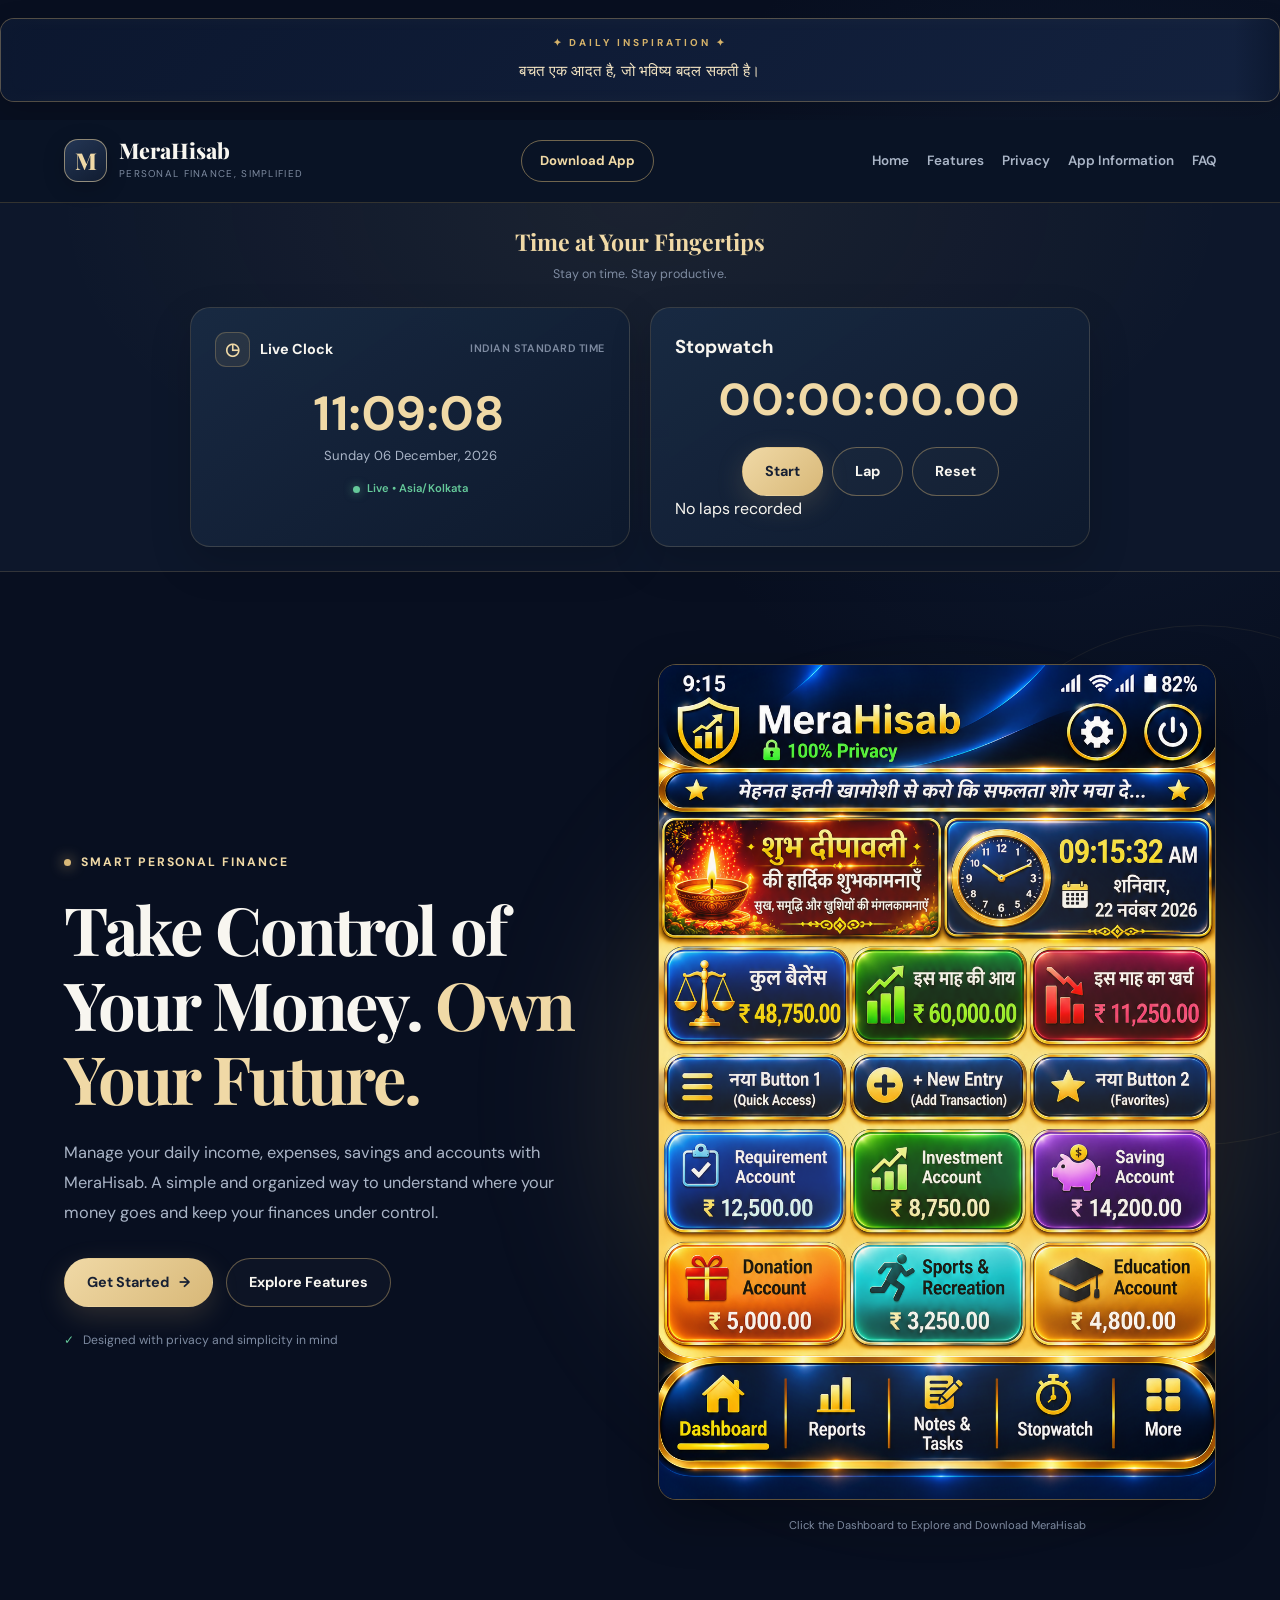
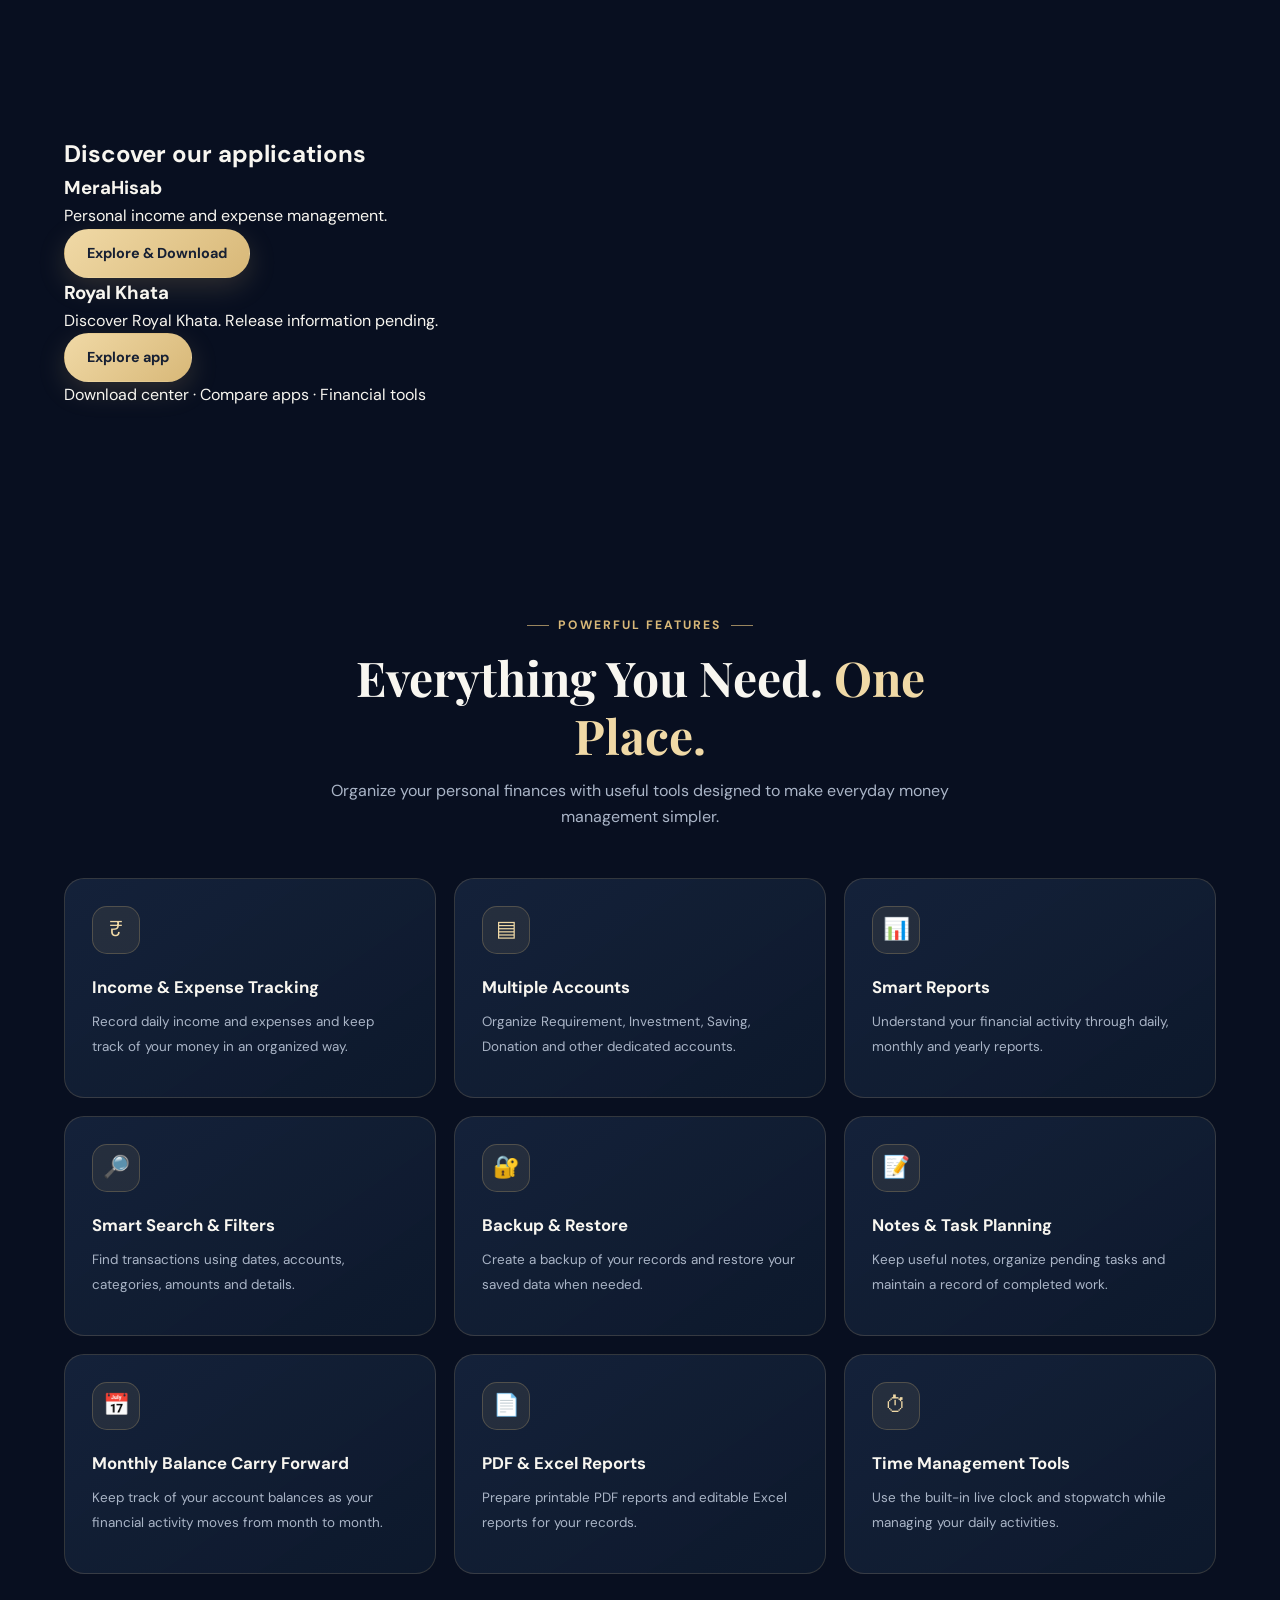
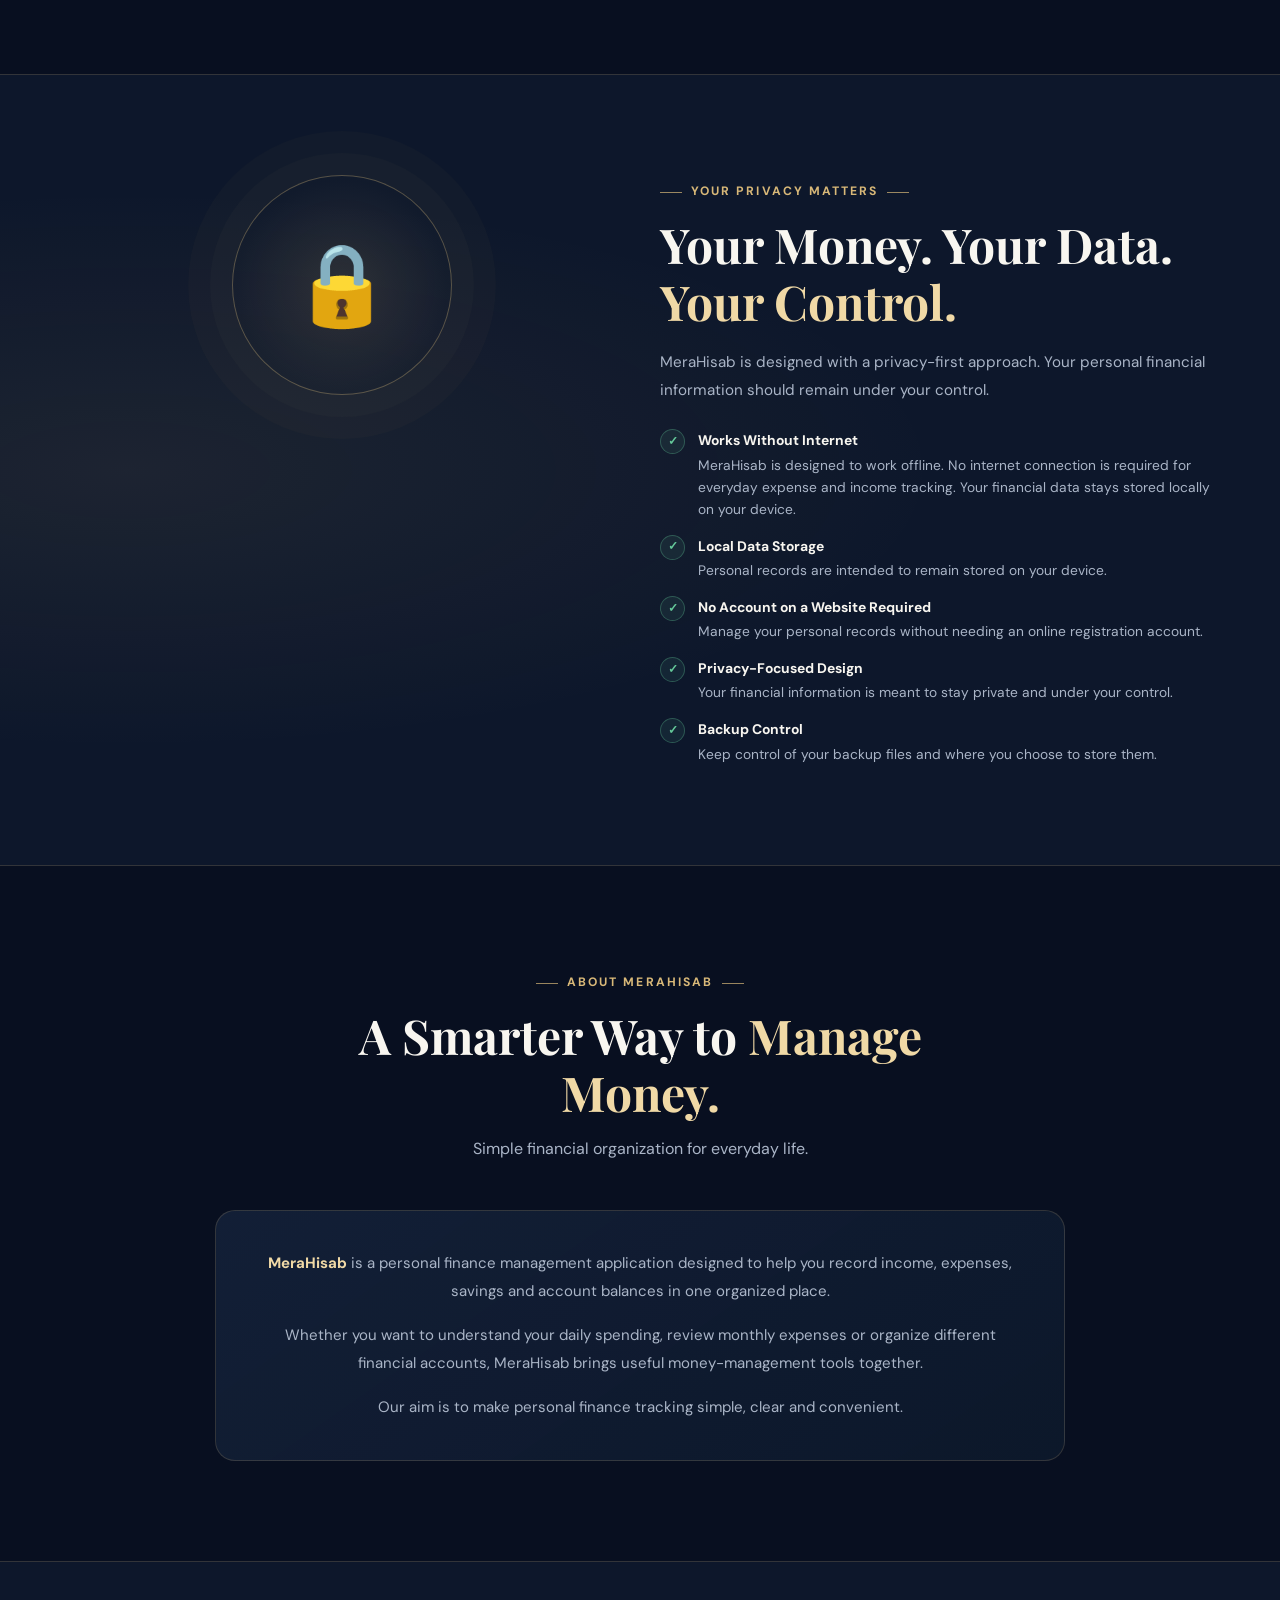
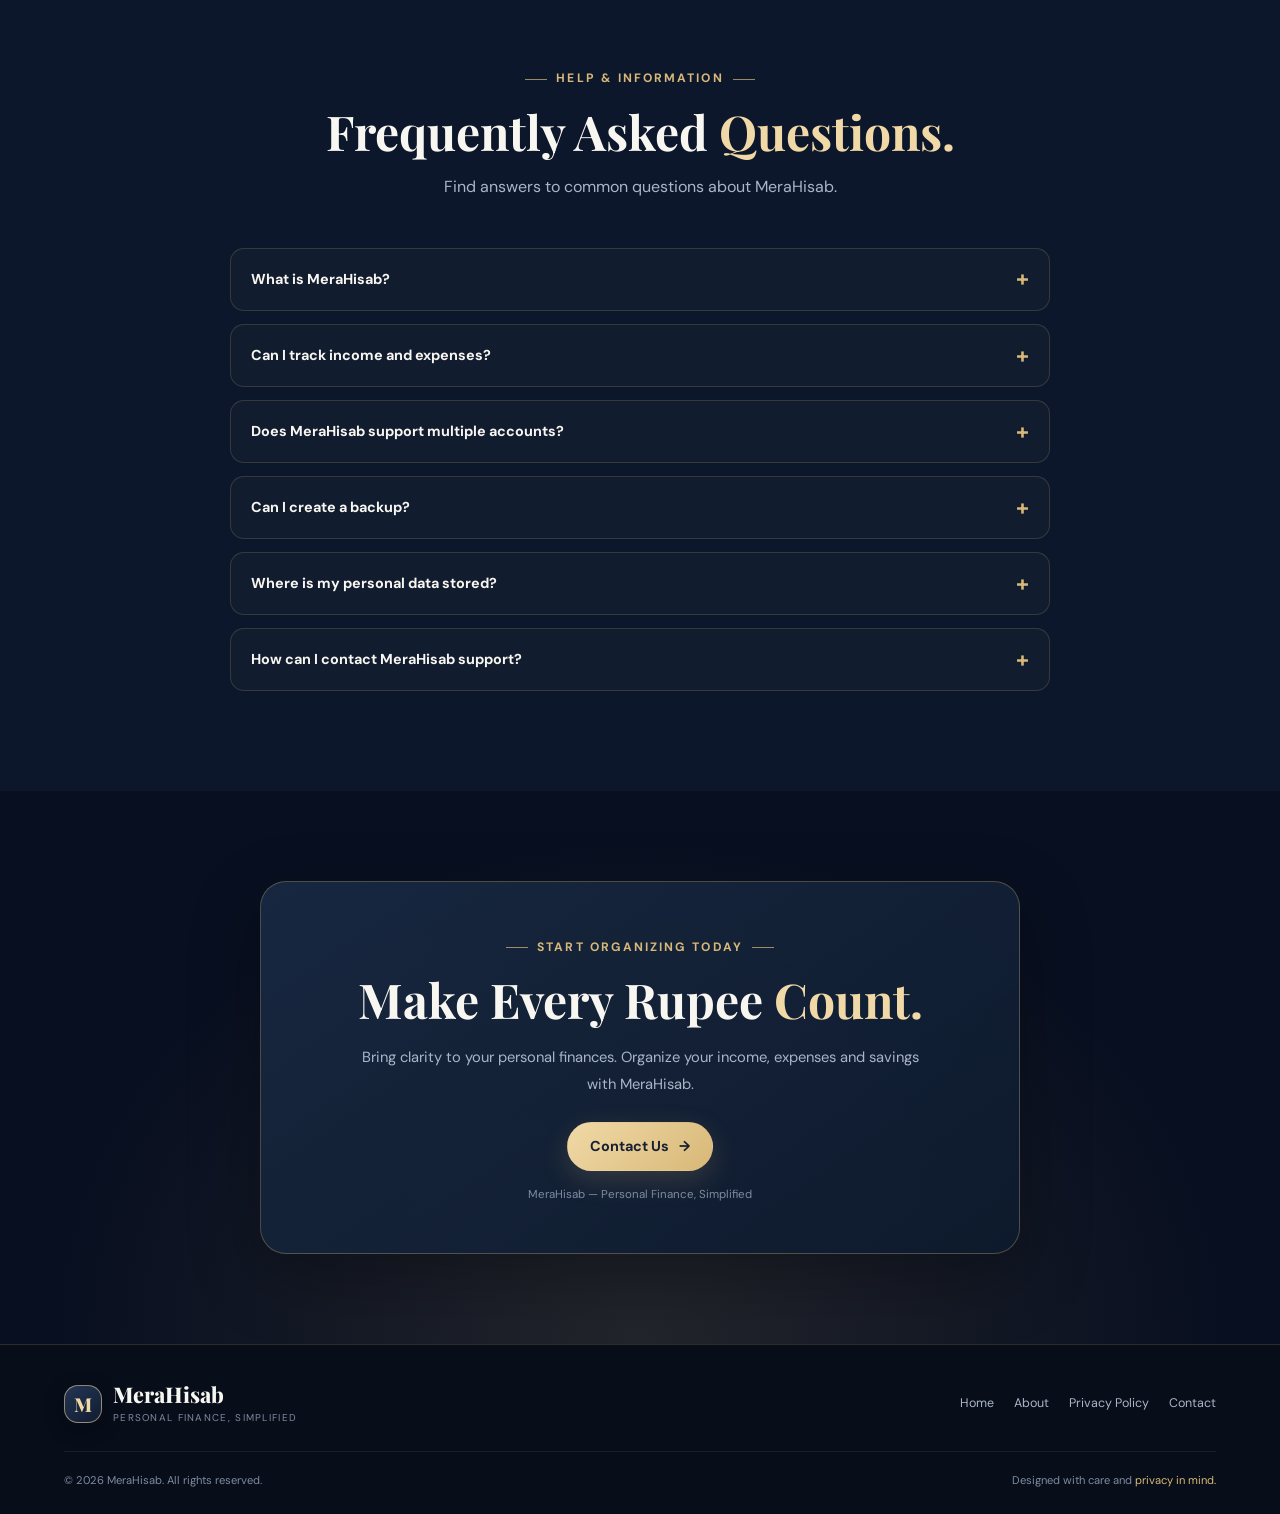
==== index.html @ 617a6275 "Add stopwatch functionality and motivational quotes" ====
<!DOCTYPE html>
<html lang="en">
<head>
  <meta charset="UTF-8">
  <meta name="viewport" content="width=device-width, initial-scale=1.0">
  <meta name="theme-color" content="#080f20">

  <title>MeraHisab — Personal Finance, Simplified</title>
  <meta name="description" content="MeraHisab is a personal expense tracker designed to help you manage income, expenses, savings and accounts with privacy in mind.">
  <meta name="keywords" content="MeraHisab, expense tracker, income tracker, personal finance, offline expense manager">
  <meta name="author" content="MeraHisab">

  <link rel="preconnect" href="https://fonts.googleapis.com">
  <link rel="preconnect" href="https://fonts.gstatic.com" crossorigin>
  <link href="https://fonts.googleapis.com/css2?family=DM+Sans:wght@400;500;600;700&family=Playfair+Display:wght@600;700;800&display=swap" rel="stylesheet">

  <style>
    :root {
      --bg: #080f20;
      --bg2: #0d172b;
      --surface: #111e34;
      --surface2: #172640;
      --surface3: #1c2d49;
      --gold: #d8b878;
      --gold2: #f0d9a6;
      --white: #f8f6f0;
      --muted: #aab5c7;
      --muted2: #7e8ba1;
      --line: rgba(216, 184, 120, 0.18);
      --green: #65c99a;
      --red: #ed8585;
      --radius: 20px;
      --radius-sm: 13px;
      --shadow: 0 24px 70px rgba(0, 0, 0, 0.28);
      --container: 1160px;
    }

    * {
      box-sizing: border-box;
      margin: 0;
      padding: 0;
    }

    html {
      scroll-behavior: smooth;
      scroll-padding-top: 90px;
    }

    body {
      min-width: 320px;
      background:
        radial-gradient(circle at 85% 5%, rgba(36, 64, 105, 0.22), transparent 28rem),
        var(--bg);
      color: var(--white);
      font-family: "DM Sans", sans-serif;
      line-height: 1.6;
      overflow-x: hidden;
    }

    a {
      color: inherit;
      text-decoration: none;
    }

    button {
      font: inherit;
    }

    .container {
      width: min(var(--container), calc(100% - 48px));
      margin-inline: auto;
    }

    .section {
      padding: 100px 0;
    }

    .section-heading {
      max-width: 680px;
      margin: 0 auto 48px;
      text-align: center;
    }

    .section-kicker {
      display: inline-flex;
      align-items: center;
      gap: 9px;
      margin-bottom: 14px;
      color: var(--gold);
      font-size: 0.76rem;
      font-weight: 700;
      letter-spacing: 0.17em;
      text-transform: uppercase;
    }

    .section-kicker::before,
    .section-kicker::after {
      width: 22px;
      height: 1px;
      background: var(--gold);
      content: "";
      opacity: 0.7;
    }

    .section-heading h2 {
      margin-bottom: 14px;
      color: var(--white);
      font-family: "Playfair Display", serif;
      font-size: clamp(2rem, 4vw, 3rem);
      line-height: 1.2;
    }

    .section-heading p {
      color: var(--muted);
      font-size: 1rem;
    }

    .gold {
      color: var(--gold2);
    }

    .btn {
      display: inline-flex;
      min-height: 48px;
      align-items: center;
      justify-content: center;
      gap: 10px;
      padding: 12px 22px;
      border: 1px solid transparent;
      border-radius: 999px;
      cursor: pointer;
      font-size: 0.9rem;
      font-weight: 700;
      transition: transform 0.25s ease, background 0.25s ease, border-color 0.25s ease;
    }

    .btn:hover {
      transform: translateY(-2px);
    }

    .btn-primary {
      background: linear-gradient(135deg, var(--gold2), var(--gold));
      color: #172033;
      box-shadow: 0 9px 28px rgba(216, 184, 120, 0.18);
    }

    .btn-primary:hover {
      background: #f4dfb4;
    }

    .btn-secondary {
      border-color: rgba(216, 184, 120, 0.42);
      background: rgba(255, 255, 255, 0.025);
      color: var(--white);
    }

    .btn-secondary:hover {
      border-color: var(--gold);
      background: rgba(216, 184, 120, 0.08);
    }

    .eyebrow {
      display: inline-flex;
      align-items: center;
      gap: 10px;
      margin-bottom: 20px;
      color: var(--gold2);
      font-size: 0.76rem;
      font-weight: 700;
      letter-spacing: 0.16em;
      text-transform: uppercase;
    }

    .eyebrow-dot {
      width: 7px;
      height: 7px;
      border-radius: 50%;
      background: var(--gold);
      box-shadow: 0 0 14px var(--gold);
    }

    /* HEADER */
   
.header {
  position: sticky;
  top: 0;
  left: 0;
  width: 100%;
  z-index: 9999;
  background: rgba(10, 20, 38, 0.97);
  backdrop-filter: blur(16px);
  -webkit-backdrop-filter: blur(16px);
  border-bottom: 1px solid rgba(201, 164, 91, 0.22);
}


    .header-inner {
      display: flex;
      min-height: 82px;
      align-items: center;
      justify-content: space-between;
      gap: 24px;
    }

    .brand {
      display: inline-flex;
      flex-shrink: 0;
      align-items: center;
      gap: 12px;
    }

    .brand-mark {
      display: grid;
      width: 43px;
      height: 43px;
      place-items: center;
      border: 1px solid rgba(240, 217, 166, 0.55);
      border-radius: 14px;
      background: linear-gradient(145deg, #243654, #101c31);
      color: var(--gold2);
      font-family: "Playfair Display", serif;
      font-size: 1.45rem;
      font-weight: 800;
      box-shadow: 0 5px 22px rgba(0, 0, 0, 0.2);
    }

    .brand-name {
      display: block;
      color: var(--white);
      font-family: "Playfair Display", serif;
      font-size: 1.35rem;
      font-weight: 800;
      line-height: 1.1;
    }

    .brand-tag {
      display: block;
      margin-top: 4px;
      color: var(--muted2);
      font-size: 0.62rem;
      letter-spacing: 0.13em;
      text-transform: uppercase;
    }

    .nav {
      display: flex;
      align-items: center;
      justify-content: flex-end;
      gap: 23px;
    }

    .nav a:not(.nav-cta) {
      color: var(--muted);
      font-size: 0.84rem;
      font-weight: 600;
      transition: color 0.2s ease;
    }

    .nav a:not(.nav-cta):hover {
      color: var(--gold2);
    }

    .nav-cta {
      display: inline-flex;
      min-height: 42px;
      align-items: center;
      justify-content: center;
      padding: 9px 18px;
      border: 1px solid rgba(216, 184, 120, 0.5);
      border-radius: 999px;
      color: var(--gold2);
      font-size: 0.82rem;
      font-weight: 700;
      transition: background 0.2s ease;
    }

    .nav-cta:hover {
      background: rgba(216, 184, 120, 0.1);
    }

     
    /* TIME TOOLS SECTION */
    .time-tools-section {
      position: relative;
      padding: 34px 0 42px;
      border-bottom: 1px solid var(--line);
      background:
        radial-gradient(ellipse at 50% 0%, rgba(216, 184, 120, 0.07), transparent 65%),
        var(--bg2);
    }

    .time-tools-heading {
      margin-bottom: 22px;
      text-align: center;
    }

    .time-tools-heading h2 {
      margin-bottom: 5px;
      color: var(--gold2);
      font-family: "Playfair Display", serif;
      font-size: 1.45rem;
    }

    .time-tools-heading p {
      color: var(--muted2);
      font-size: 0.78rem;
    }

    .time-tools-grid {
      display: grid;
      grid-template-columns: repeat(2, minmax(0, 1fr));
      gap: 20px;
      max-width: 900px;
      margin: auto;
    }

    .time-card {
      min-width: 0;
      padding: 24px;
      border: 1px solid var(--line);
      border-radius: var(--radius);
      background: linear-gradient(145deg, rgba(25, 42, 67, 0.96), rgba(14, 26, 45, 0.98));
      box-shadow: 0 16px 40px rgba(0, 0, 0, 0.17);
    }

    .time-card-top {
      display: flex;
      align-items: center;
      justify-content: space-between;
      gap: 10px;
      margin-bottom: 18px;
    }

    .time-card-title {
      display: flex;
      align-items: center;
      gap: 10px;
      color: var(--white);
      font-size: 0.9rem;
      font-weight: 700;
    }

    .time-card-icon {
      display: grid;
      width: 35px;
      height: 35px;
      flex-shrink: 0;
      place-items: center;
      border: 1px solid rgba(216, 184, 120, 0.28);
      border-radius: 11px;
      background: rgba(216, 184, 120, 0.09);
      color: var(--gold2);
      font-size: 1.05rem;
    }

    .time-zone {
      color: var(--muted2);
      font-size: 0.68rem;
      font-weight: 600;
      letter-spacing: 0.05em;
    }

    .live-time {
      margin: 8px 0 3px;
      color: var(--gold2);
      font-size: clamp(2.1rem, 5vw, 3rem);
      font-weight: 700;
      letter-spacing: 0.045em;
      line-height: 1.2;
      text-align: center;
      font-variant-numeric: tabular-nums;
    }

    .live-date {
      margin-bottom: 14px;
      color: var(--muted);
      font-size: 0.82rem;
      text-align: center;
    }

    .clock-status {
      display: flex;
      align-items: center;
      justify-content: center;
      gap: 7px;
      color: var(--green);
      font-size: 0.7rem;
      font-weight: 600;
    }

    .clock-status-dot {
      width: 7px;
      height: 7px;
      border-radius: 50%;
      background: var(--green);
      box-shadow: 0 0 10px rgba(101, 201, 154, 0.6);
    }

    .stopwatch-display {
      margin: 12px 0 20px;
      color: var(--gold2);
      font-size: clamp(2rem, 5vw, 2.8rem);
      font-weight: 700;
      letter-spacing: 0.045em;
      line-height: 1.2;
      text-align: center;
      font-variant-numeric: tabular-nums;
    }

    .stopwatch-buttons {
      display: flex;
      flex-wrap: wrap;
      align-items: center;
      justify-content: center;
      gap: 9px;
    }

    .timer-btn {
      min-width: 76px;
      min-height: 37px;
      padding: 8px 14px;
      border: 1px solid rgba(216, 184, 120, 0.35);
      border-radius: 999px;
      background: rgba(255, 255, 255, 0.035);
      color: var(--white);
      cursor: pointer;
      font-size: 0.75rem;
      font-weight: 700;
      transition: 0.2s ease;
    }

    .timer-btn:hover:not(:disabled) {
      border-color: var(--gold);
      background: rgba(216, 184, 120, 0.12);
    }

    .timer-btn.start {
      border-color: var(--gold);
            background: linear-gradient(135deg, var(--gold2), var(--gold));
      color: #172033;
    }

    .timer-btn:disabled {
      cursor: not-allowed;
      opacity: 0.35;
    }

    .lap-heading {
      display: flex;
      justify-content: space-between;
      margin-top: 20px;
      padding-bottom: 8px;
      border-bottom: 1px solid var(--line);
      color: var(--muted);
      font-size: 0.68rem;
      font-weight: 700;
      letter-spacing: 0.06em;
      text-transform: uppercase;
    }

    .lap-list {
      display: flex;
      max-height: 112px;
      flex-direction: column;
      gap: 7px;
      overflow-y: auto;
      padding-top: 9px;
    }

    .lap-row {
      display: grid;
      grid-template-columns: 0.7fr 1fr 1fr;
      gap: 8px;
      color: var(--muted);
      font-size: 0.72rem;
      font-variant-numeric: tabular-nums;
    }

    .lap-row span:nth-child(2),
    .lap-row span:nth-child(3) {
      text-align: right;
    }

    .lap-row span:last-child {
      color: var(--gold2);
    }

    .lap-empty {
      padding: 10px 0 2px;
      color: var(--muted2);
      font-size: 0.72rem;
      text-align: center;
    }

    /* HERO SECTION */
    .hero {
      position: relative;
      padding: 92px 0 100px;
      overflow: hidden;
    }

    .hero::before {
      position: absolute;
      top: 5%;
      right: -180px;
      width: 520px;
      height: 520px;
      border: 1px solid rgba(216, 184, 120, 0.08);
      border-radius: 50%;
      content: "";
      pointer-events: none;
    }

    .hero-grid {
      position: relative;
      display: grid;
      grid-template-columns: 1.02fr 0.98fr;
      align-items: center;
      gap: 58px;
    }

    .hero h1 {
      max-width: 650px;
      margin-bottom: 22px;
      color: var(--white);
      font-family: "Playfair Display", serif;
      font-size: clamp(2.7rem, 5.2vw, 4.55rem);
      line-height: 1.12;
      letter-spacing: -0.035em;
    }

    .hero-description {
      max-width: 530px;
      margin-bottom: 30px;
      color: var(--muted);
      font-size: 1.02rem;
      line-height: 1.85;
    }

    .hero-buttons {
      display: flex;
      flex-wrap: wrap;
      gap: 13px;
      margin-bottom: 24px;
    }

    .hero-note {
      display: flex;
      align-items: center;
      gap: 9px;
      color: var(--muted2);
      font-size: 0.76rem;
    }

    .hero-note span {
      color: var(--green);
    }

    /* DASHBOARD PREVIEW */
    .preview-wrap {
      position: relative;
      max-width: 510px;
      margin-inline: auto;
    }

    .preview-glow {
      position: absolute;
      inset: 12% -8%;
      border-radius: 50%;
      background: rgba(216, 184, 120, 0.13);
      filter: blur(70px);
      pointer-events: none;
    }

    .dashboard {
      position: relative;
      padding: 25px;
      border: 1px solid rgba(216, 184, 120, 0.3);
      border-radius: 25px;
      background: linear-gradient(145deg, #182943, #0d192d);
      box-shadow: var(--shadow);
    }

    .dash-top {
      display: flex;
      align-items: center;
      justify-content: space-between;
      gap: 12px;
      margin-bottom: 22px;
    }

    .dash-logo {
      display: flex;
      align-items: center;
      gap: 9px;
      color: var(--gold2);
      font-family: "Playfair Display", serif;
      font-size: 1.05rem;
      font-weight: 700;
    }

    .dash-logo-mark {
      display: grid;
      width: 31px;
      height: 31px;
      place-items: center;
      border: 1px solid var(--line);
      border-radius: 10px;
      background: rgba(216, 184, 120, 0.1);
    }

    .dash-label {
      color: var(--muted2);
      font-size: 0.65rem;
    }

    .dash-profile {
      display: grid;
      width: 34px;
      height: 34px;
      place-items: center;
      border-radius: 50%;
      background: rgba(216, 184, 120, 0.15);
      color: var(--gold2);
      font-size: 0.8rem;
      font-weight: 700;
    }

    .balance-card {
      padding: 23px;
      border: 1px solid rgba(240, 217, 166, 0.26);
      border-radius: 18px;
      background: linear-gradient(125deg, #263d5c, #172b45);
    }

    .balance-label {
      color: #c1cada;
      font-size: 0.75rem;
    }

    .balance-amount {
      margin: 7px 0 20px;
      color: var(--gold2);
      font-size: 2rem;
      font-weight: 700;
      letter-spacing: 0.015em;
    }

    .balance-bottom {
      display: grid;
      grid-template-columns: 1fr 1fr;
      gap: 12px;
    }

    .balance-stat {
      padding-top: 12px;
      border-top: 1px solid rgba(255, 255, 255, 0.12);
    }

    .balance-stat small {
      display: block;
      margin-bottom: 3px;
      color: #c1cada;
      font-size: 0.68rem;
    }

    .balance-stat strong {
      font-size: 0.95rem;
    }

    .income-color {
      color: var(--green);
    }

    .expense-color {
      color: var(--red);
    }

    .dash-actions {
      display: grid;
      grid-template-columns: repeat(3, 1fr);
      gap: 10px;
      margin: 17px 0 23px;
    }

    .dash-action {
      display: flex;
      min-width: 0;
      flex-direction: column;
      align-items: center;
      gap: 7px;
      padding: 14px 6px;
      border: 1px solid var(--line);
      border-radius: 13px;
      background: rgba(255, 255, 255, 0.025);
      text-align: center;
    }

    .dash-action-icon {
      display: grid;
      width: 34px;
      height: 34px;
      place-items: center;
      border-radius: 10px;
      background: rgba(216, 184, 120, 0.1);
      color: var(--gold2);
      font-size: 1rem;
    }

    .dash-action-text {
      color: var(--muted);
      font-size: 0.65rem;
      font-weight: 600;
    }

    .dash-section-head {
      display: flex;
      align-items: center;
      justify-content: space-between;
      margin-bottom: 12px;
      color: var(--white);
      font-size: 0.8rem;
      font-weight: 700;
    }

    .dash-section-head span:last-child {
      color: var(--gold);
      font-size: 0.68rem;
    }

    .account-row {
      display: flex;
      align-items: center;
      gap: 11px;
      padding: 11px 0;
      border-bottom: 1px solid rgba(255, 255, 255, 0.06);
    }

    .account-row:last-child {
      border-bottom: 0;
    }

    .account-icon {
      display: grid;
      width: 34px;
      height: 34px;
      flex-shrink: 0;
      place-items: center;
      border-radius: 10px;
      background: rgba(216, 184, 120, 0.09);
      font-size: 0.9rem;
    }

    .account-name {
      flex: 1;
      color: var(--muted);
      font-size: 0.72rem;
    }

    .account-amount {
      color: var(--white);
      font-size: 0.75rem;
      font-weight: 700;
    }

    .preview-caption {
      margin-top: 17px;
      color: var(--muted2);
      font-size: 0.7rem;
      text-align: center;
    }

     
    /* FEATURES SECTION */
    .features-section {
      background: var(--bg);
    }

    .features-grid {
      display: grid;
      grid-template-columns: repeat(3, minmax(0, 1fr));
      gap: 18px;
    }

    .feature-card {
      position: relative;
      min-height: 220px;
      padding: 27px;
      overflow: hidden;
      border: 1px solid var(--line);
      border-radius: var(--radius);
      background: linear-gradient(145deg, rgba(23, 38, 64, 0.82), rgba(14, 26, 45, 0.9));
      transition: transform 0.25s ease, border-color 0.25s ease;
    }

    .feature-card:hover {
      transform: translateY(-5px);
      border-color: rgba(216, 184, 120, 0.55);
    }

    .feature-icon {
      display: grid;
      width: 48px;
      height: 48px;
      margin-bottom: 20px;
      place-items: center;
      border: 1px solid rgba(216, 184, 120, 0.25);
      border-radius: 15px;
      background: rgba(216, 184, 120, 0.09);
      color: var(--gold2);
      font-size: 1.35rem;
    }

    .feature-card h3 {
      margin-bottom: 10px;
      color: var(--white);
      font-size: 1.05rem;
    }

    .feature-card p {
      color: var(--muted);
      font-size: 0.84rem;
      line-height: 1.8;
    }

    /* PRIVACY SECTION */
    .privacy-section {
      position: relative;
      overflow: hidden;
      border-top: 1px solid var(--line);
      border-bottom: 1px solid var(--line);
      background:
        radial-gradient(ellipse at 10% 50%, rgba(216, 184, 120, 0.08), transparent 50%),
        var(--bg2);
    }

    .privacy-content {
      display: grid;
      grid-template-columns: 0.9fr 1.1fr;
      align-items: center;
      gap: 70px;
    }

    .privacy-visual {
      display: grid;
      min-height: 330px;
      place-items: center;
    }

    .privacy-shield {
      display: grid;
      width: 220px;
      height: 220px;
      place-items: center;
      border: 1px solid rgba(216, 184, 120, 0.35);
      border-radius: 50%;
      background:
        radial-gradient(circle, rgba(216, 184, 120, 0.14), rgba(216, 184, 120, 0.025) 68%);
      box-shadow:
        0 0 0 22px rgba(216, 184, 120, 0.025),
        0 0 0 44px rgba(216, 184, 120, 0.018);
      color: var(--gold2);
      font-size: 5rem;
    }

    .privacy-text h2 {
      margin-bottom: 17px;
      color: var(--white);
      font-family: "Playfair Display", serif;
      font-size: clamp(2rem, 4vw, 3rem);
      line-height: 1.2;
    }

    .privacy-text > p {
      margin-bottom: 25px;
      color: var(--muted);
      font-size: 0.95rem;
      line-height: 1.85;
    }

    .privacy-points {
      display: grid;
      gap: 15px;
    }

    .privacy-point {
      display: flex;
      align-items: flex-start;
      gap: 13px;
      color: var(--muted);
      font-size: 0.86rem;
    }

    .privacy-check {
      display: grid;
      width: 25px;
      height: 25px;
      flex-shrink: 0;
      place-items: center;
      border: 1px solid rgba(101, 201, 154, 0.3);
      border-radius: 50%;
      background: rgba(101, 201, 154, 0.09);
      color: var(--green);
      font-size: 0.75rem;
      font-weight: 800;
    }

    .privacy-point strong {
      display: block;
      margin-bottom: 2px;
      color: var(--white);

      font-size: 0.87rem;
    }

    /* ABOUT SECTION */
    .about-section {
      background: var(--bg);
    }

    .about-content {
      max-width: 850px;
      margin: auto;
      padding: 38px;
      border: 1px solid var(--line);
      border-radius: var(--radius);
      background: linear-gradient(145deg, rgba(23, 38, 64, 0.7), rgba(14, 26, 45, 0.8));
      text-align: center;
    }

    .about-content p {
      margin-bottom: 15px;
      color: var(--muted);
      font-size: 0.94rem;
      line-height: 1.9;
    }

    .about-content p:last-child {
      margin-bottom: 0;
    }

    .about-highlight {
      color: var(--gold2);
      font-weight: 700;
    }

     
    /* FAQ SECTION */
    .faq-section {
      border-top: 1px solid var(--line);
      background: var(--bg2);
    }

    .faq-list {
      display: grid;
      max-width: 820px;
      gap: 13px;
      margin: auto;
    }

    .faq-item {
      overflow: hidden;
      border: 1px solid var(--line);
      border-radius: 14px;
      background: rgba(255, 255, 255, 0.025);
    }

    .faq-item summary {
      position: relative;
      padding: 19px 52px 19px 20px;
      color: var(--white);
      cursor: pointer;
      font-size: 0.9rem;
      font-weight: 700;
      list-style: none;
    }

    .faq-item summary::-webkit-details-marker {
      display: none;
    }

    .faq-item summary::after {
      position: absolute;
      top: 50%;
      right: 20px;
      color: var(--gold);
      content: "+";
      font-size: 1.4rem;
      transform: translateY(-50%);
    }

    .faq-item[open] summary::after {
      content: "−";
    }

    .faq-answer {
      padding: 0 20px 19px;
      color: var(--muted);
      font-size: 0.84rem;
      line-height: 1.8;
    }

    /* DOWNLOAD SECTION */
    .download-section {
      position: relative;
      padding: 90px 0;
      overflow: hidden;
      background:
        radial-gradient(ellipse at 50% 100%, rgba(216, 184, 120, 0.13), transparent 65%),
        var(--bg);
    }

    .download-content {
      max-width: 760px;
      margin: auto;
      padding: 48px 30px;
      border: 1px solid rgba(216, 184, 120, 0.3);
      border-radius: 26px;
      background: linear-gradient(145deg, rgba(25, 42, 67, 0.9), rgba(14, 26, 45, 0.96));
      box-shadow: var(--shadow);
      text-align: center;
    }

    .download-content h2 {
      margin-bottom: 15px;
      color: var(--white);
      font-family: "Playfair Display", serif;
      font-size: clamp(2rem, 4vw, 3rem);
      line-height: 1.2;
    }

    .download-content p {
      max-width: 570px;
      margin: 0 auto 25px;
      color: var(--muted);
      font-size: 0.92rem;
      line-height: 1.8;
    }

    .download-note {
      margin-top: 15px;
      color: var(--muted2);
      font-size: 0.72rem;
    }

    /* FOOTER */
    .footer {
      padding: 38px 0 24px;
      border-top: 1px solid var(--line);
      background: #070d19;
    }

    .footer-content {
      display: flex;
      align-items: center;
      justify-content: space-between;
      gap: 25px;
      padding-bottom: 25px;
    }

    .footer-brand {
      display: flex;
      align-items: center;
      gap: 11px;
    }

    .footer-brand .brand-mark {
      width: 38px;
      height: 38px;
      font-size: 1.2rem;
    }

    .footer-copy {
      color: var(--muted2);
      font-size: 0.76rem;
    }

    .footer-links {
      display: flex;
      flex-wrap: wrap;
      gap: 20px;
    }

    .footer-links a {
      color: var(--muted);
      font-size: 0.78rem;
      transition: color 0.2s ease;
    }

    .footer-links a:hover {
      color: var(--gold2);
    }

    .footer-bottom {
      display: flex;
      justify-content: space-between;
      gap: 15px;
      padding-top: 20px;
      border-top: 1px solid rgba(255, 255, 255, 0.07);
      color: var(--muted2);
      font-size: 0.7rem;
    }

    .footer-bottom a {
      color: var(--gold);
    }

     
    /* TABLET RESPONSIVE */
    @media (max-width: 1000px) {
      .nav {
        gap: 14px;
      }

      .nav a:not(.nav-cta) {
        font-size: 0.78rem;
      }

      .hero-grid {
        gap: 35px;
      }

      .privacy-content {
        gap: 40px;
      }

      .features-grid {
        grid-template-columns: repeat(2, minmax(0, 1fr));
      }
    }

    /* MOBILE RESPONSIVE */
    @media (max-width: 760px) {
      html {
        scroll-padding-top: 20px;
      }

      .container {
        width: min(100% - 32px, var(--container));
      }

      .section {
        padding: 70px 0;
      }

      .header-inner {
        min-height: auto;
        flex-direction: column;
        align-items: flex-start;
        gap: 15px;
        padding-top: 16px;
        padding-bottom: 16px;
      }

      .nav {
        width: 100%;
        justify-content: flex-start;
        gap: 17px;
        overflow-x: auto;
        padding: 3px 0 6px;
        white-space: nowrap;
        scrollbar-width: thin;
      }

      .nav a:not(.nav-cta) {
        font-size: 0.76rem;
      }

      .nav-cta {
        min-height: 36px;
        padding: 7px 13px;
        font-size: 0.74rem;
      }

      .time-tools-section {
        padding: 27px 0 30px;
      }

      .time-tools-grid {
        grid-template-columns: 1fr;
        max-width: 470px;
        gap: 13px;
      }

      .time-card {
        padding: 20px;
      }

      .live-time {
        font-size: 2.6rem;
      }

      .stopwatch-display {
        font-size: 2.35rem;
      }

      .hero {
        padding: 65px 0 75px;
      }

      .hero-grid {
        grid-template-columns: 1fr;
        gap: 40px;
      }

      .hero h1 {
        font-size: clamp(2.45rem, 11vw, 3.5rem);
      }

      .hero-description {
        font-size: 0.93rem;
      }

      .preview-wrap {
        width: 100%;
      }

      .dashboard {
        padding: 19px;
      }

      .balance-amount {
        font-size: 1.8rem;
      }

      .privacy-content {
        grid-template-columns: 1fr;
        gap: 25px;
      }

      .privacy-visual {
        min-height: 230px;
      }

      .privacy-shield {
        width: 165px;
        height: 165px;
        font-size: 3.8rem;
      }

      .privacy-text {
        text-align: center;
      }

      .privacy-points {
        text-align: left;
      }

      .download-section {
        padding: 65px 0;
      }

      .download-content {
        padding: 35px 22px;
      }

      .footer-content {
        flex-direction: column;
        align-items: flex-start;
      }

      .footer-bottom {
        flex-direction: column;
      }
    }

    /* SMALL MOBILE */
    @media (max-width: 430px) {
      .brand-name {
        font-size: 1.2rem;
      }

      .brand-tag {
        font-size: 0.57rem;
      }

      .time-card {
        padding: 17px 14px;
      }

      .time-card-top {
        gap: 6px;
      }

      .time-zone {
        font-size: 0.61rem;
      }

      .live-time {
        font-size: 2.2rem;
      }

      .stopwatch-display {
        font-size: 2rem;
      }

      .timer-btn {
        min-width: 68px;
        padding: 8px 10px;
      }

      .hero-buttons {
        flex-direction: column;
        align-items: stretch;
      }

      .hero-buttons .btn {
        width: 100%;
      }

      .dashboard {
        padding: 15px;
      }

      .balance-card {
        padding: 18px;
      }

      .balance-amount {
        font-size: 1.55rem;
      }

      .dash-actions {
        gap: 6px;
      }

      .dash-action {
        padding: 11px 4px;
      }

      .dash-action-text {
        font-size: 0.59rem;
      }

      .features-grid {
        grid-template-columns: 1fr;
      }

      .feature-card {
        min-height: auto;
      }

      .about-content {
        padding: 25px 19px;
      }

      .footer-links {
        gap: 14px;
      }
    }

    /* ACCESSIBILITY */
    @media (prefers-reduced-motion: reduce) {
      *,
      *::before,
      *::after {
        scroll-behavior: auto !important;
        transition-duration: 0.01ms !important;
        animation-duration: 0.01ms !important;
      }
    }
    
/* Compact Live Clock - 70% Width */

.clock-only-grid {
  width: 70%;
  max-width: 520px;
  margin-left: auto;
  margin-right: auto;
}

.clock-only-card {
  width: 100%;
  max-width: 100%;
  margin: 0 auto;
  padding: 14px 18px;
}

.time-tools-section {
  padding-top: 20px;
  padding-bottom: 24px;
}

@media (max-width: 760px) {
  .clock-only-grid {
    width: 90%;
  }

  
/* OFFLINE PRIVACY HIGHLIGHT */

.offline-highlight {
  background: rgba(201, 164, 91, 0.10);
  border: 1px solid rgba(201, 164, 91, 0.55);
  border-radius: 14px;
  padding: 16px;
  margin-top: 12px;
}

.offline-highlight strong {
  display: block;
  color: #d5ad65;
  font-size: 1rem;
  margin-bottom: 6px;
}

.offline-highlight p {
  margin: 0;
  line-height: 1.7;
}

}
    
/* DESKTOP LAYOUT FIX */

*,
*::before,
*::after {
  box-sizing: border-box;
}

html,
body {
  width: 100%;
  max-width: 100%;
  overflow-x: hidden;
}

.container {
  width: 100%;
  max-width: 1200px;
  margin-left: auto;
  margin-right: auto;
  padding-left: 24px;
  padding-right: 24px;
}

.header-inner,
.hero-grid,
.privacy-content,
.about-content,
.download-content {
  min-width: 0;
}

.header-inner {
  display: flex;
  align-items: center;
  justify-content: space-between;
  flex-wrap: wrap;
  gap: 16px;
}

.brand,
.nav,
.nav-cta {
  min-width: 0;
}

.nav {
  display: flex;
  align-items: center;
  justify-content: flex-end;
  flex-wrap: wrap;
  gap: 18px;
}

.hero-grid {
  display: grid;
  grid-template-columns: minmax(0, 1fr) minmax(0, 1fr);
  align-items: center;
  gap: 36px;
}

.preview-wrap,
.dashboard,
.features-grid,
.privacy-visual {
  min-width: 0;
  max-width: 100%;
}

img,
video,
iframe {
  max-width: 100%;
}

@media (min-width: 1001px) {
  .container {
    max-width: 1200px;
  }

  .hero-grid > *,
  .privacy-content > * {
    min-width: 0;
  }
}

@media (max-width: 1000px) {
  .hero-grid {
    grid-template-columns: minmax(0, 1fr);
  }

  .header-inner {
    justify-content: space-between;
  }

  .nav {
    width: 100%;
    justify-content: center;
  }
}

@media (max-width: 760px) {
  .container {
    padding-left: 16px;
    padding-right: 16px;
  }
}
    
/* PRIVACY SECTION DESKTOP ALIGNMENT FIX */

.privacy-content {
  display: grid;
  grid-template-columns: minmax(0, 1fr) minmax(0, 1fr);
  align-items: start;
  gap: 40px;
}

.privacy-visual {
  display: flex;
  flex-direction: column;
  align-items: center;
  justify-content: flex-start;
  min-width: 0;
  position: relative;
}

.privacy-shield {
  position: relative;
  margin: 0 auto 24px;
  transform: none;
  z-index: 2;
}

.privacy-text {
  min-width: 0;
  position: relative;
}

@media (max-width: 760px) {
  .privacy-content {
    grid-template-columns: minmax(0, 1fr);
    gap: 24px;
  }
}
    
/* REAL MERAHISAB DASHBOARD IMAGE */

.real-dashboard-image {
  display: block;
  width: 100%;
  max-width: 650px;
  height: auto;
  margin: 0 auto;
  border-radius: 18px;
  border: 1px solid rgba(201, 164, 91, 0.45);
  box-shadow: 0 18px 50px rgba(0, 0, 0, 0.30);
}

.preview-wrap {
  width: 100%;
  min-width: 0;
}

@media (max-width: 760px) {
  .real-dashboard-image {
    border-radius: 14px;
  }
}
/* PREMIUM MOTIVATIONAL TICKER */

.motivation-ticker {
  width: 100%;
  padding: 16px 20px;
  margin: 18px auto;
  overflow: hidden;
  position: relative;
  text-align: center;

  background: linear-gradient(
    135deg,
    rgba(12, 24, 48, 0.96),
    rgba(20, 35, 64, 0.96)
  );

  border: 1px solid rgba(212, 175, 110, 0.35);
  border-radius: 14px;

  box-shadow:
    0 8px 28px rgba(0, 0, 0, 0.16),
    inset 0 0 18px rgba(212, 175, 110, 0.04);
}

.motivation-ticker::before,
.motivation-ticker::after {
  content: "";
  position: absolute;
  top: 0;
  height: 100%;
  width: 45px;
  pointer-events: none;
  z-index: 2;
}

.motivation-ticker::before {
  left: 0;
  background: linear-gradient(
    to right,
    rgba(12, 24, 48, 1),
    transparent
  );
}

.motivation-ticker::after {
  right: 0;
  background: linear-gradient(
    to left,
    rgba(12, 24, 48, 1),
    transparent
  );
}

.motivation-label {
  color: #d6b36a;
  font-size: 10px;
  font-weight: 700;
  letter-spacing: 3px;
  text-transform: uppercase;
  margin-bottom: 8px;
}

.motivation-text {
  color: #f4e5c3;
  font-size: 15px;
  font-weight: 500;
  line-height: 1.7;
  letter-spacing: 0.3px;

  opacity: 1;
  transform: translateY(0);

  transition:
    opacity 0.55s ease,
    transform 0.55s ease;
}

.motivation-text.fade-out {
  opacity: 0;
  transform: translateY(8px);
}

@media (max-width: 600px) {
  .motivation-ticker {
    padding: 13px 12px;
    margin: 12px auto;
    border-radius: 11px;
  }

  .motivation-label {
    font-size: 9px;
    letter-spacing: 2px;
  }

  .motivation-text {
    font-size: 13px;
    line-height: 1.6;
  }
}

     
  </style>
<link rel="stylesheet" href="upgrade.css"><script defer src="upgrade.js"></script></head>

<body>

  <!-- HEADER -->
  <!-- PREMIUM MOTIVATIONAL TICKER -->

<section class="motivation-ticker" aria-label="Daily motivation">

  <div class="motivation-label">
    ✦ DAILY INSPIRATION ✦
  </div>

  <div
    class="motivation-text"
    id="motivationText"
    aria-live="polite"
  >
    हर छोटी बचत, आपके बड़े सपनों की ओर एक कदम है।
  </div>

</section>

<header class="header">
  <div class="container header-inner">

    <a href="#home" class="brand">
      <span class="brand-mark">M</span>
      <span class="brand-text">
        <span class="brand-name">MeraHisab</span>
        <span class="brand-tag">Personal Finance, Simplified</span>
      </span>
    </a>

    <a href="download.html" class="nav-cta">
      Download App
    </a>

    <nav class="nav">
      <a href="#home">Home</a>
      <a href="#features">Features</a>
      <a href="#privacy">Privacy</a>
      <a href="#about">App Information</a>
      <a href="#faq">FAQ</a>
    </nav>

  </div>
</header>

   
  <!-- TIME TOOLS: CLOCK AND STOPWATCH -->
  <section class="time-tools-section" id="time-tools">
    <div class="container">

      <div class="time-tools-heading">
        <h2>Time at Your Fingertips</h2>
        <p>Stay on time. Stay productive.</p>
      </div>

      <div class="time-tools-grid">

        <!-- LIVE CLOCK -->
        <div class="time-card">

          <div class="time-card-top">
            <div class="time-card-title">
              <span class="time-card-icon">◷</span>
              <span>Live Clock</span>
            </div>

            <span class="time-zone">INDIAN STANDARD TIME</span>
          </div>

          <div
            class="live-time"
            id="liveClock"
            role="timer"
            aria-live="off"
          >
            00:00:00 AM
          </div>

          <div class="live-date" id="liveDate">
            Loading date...
          </div>

          <div class="clock-status">
            <span class="clock-status-dot"></span>
            <span>Live • Asia/Kolkata</span>
          </div>

        </div>
   
<div class="time-card"><h3>Stopwatch</h3><div class="stopwatch-display" id="stopwatchDisplay">00:00:00.00</div><div class="stopwatch-buttons"><button class="btn btn-primary" id="startStopwatch">Start</button><button class="btn btn-secondary" id="lapStopwatch">Lap</button><button class="btn btn-secondary" id="resetStopwatch">Reset</button></div><div id="lapList"><p id="lapEmpty">No laps recorded</p></div></div></div></div></section>
  <!-- MAIN CONTENT -->
  <main id="home">

    <!-- HERO SECTION -->
    <section class="hero">
      <div class="container hero-grid">

        <div class="hero-content">

          <div class="eyebrow">
            <span class="eyebrow-dot"></span>
            SMART PERSONAL FINANCE
          </div>

          <h1>
            Take Control of Your Money.
            <span class="gold">Own Your Future.</span>
          </h1>

          <p class="hero-description">
            Manage your daily income, expenses, savings and accounts
            with MeraHisab. A simple and organized way to understand
            where your money goes and keep your finances under control.
          </p>

          <div class="hero-buttons">
            <a href="#download" class="btn btn-primary">
              Get Started <span aria-hidden="true">→</span>
            </a>

            <a href="#features" class="btn btn-secondary">
              Explore Features
            </a>
          </div>

          <div class="hero-note">
            <span aria-hidden="true">✓</span>
            Designed with privacy and simplicity in mind
          </div>

        </div>

    <!-- DASHBOARD PREVIEW -->

<div class="preview-wrap">
  <div class="preview-glow"></div>

  <a href="download.html" class="dashboard-download-link">

    <img
      src="merahisab-dashboard.png"
      alt="MeraHisab App Dashboard"
      class="real-dashboard-image"
    >

  </a>

  <div class="preview-caption">
    Click the Dashboard to Explore and Download MeraHisab
  </div>

</div>
     
    </div></section>
<section class="section" id="apps"><div class="container"><h2>Discover our applications</h2><div class="upgrade-grid"><article class="upgrade-card"><h3>MeraHisab</h3><p>Personal income and expense management.</p><a class="btn btn-primary" href="merahisab.html">Explore &amp; Download</a></article><article class="upgrade-card"><h3>Royal Khata</h3><p>Discover Royal Khata. Release information pending.</p><a class="btn btn-primary" href="royal-khata.html">Explore app</a></article></div><a href="downloads.html">Download center</a> · <a href="compare.html">Compare apps</a> · <a href="tools.html">Financial tools</a></div></section>
    <!-- FEATURES SECTION -->
    <section class="section features-section" id="features">
      <div class="container">

        <div class="section-heading">
          <div class="section-kicker">POWERFUL FEATURES</div>

          <h2>
            Everything You Need.
            <span class="gold">One Place.</span>
          </h2>

          <p>
            Organize your personal finances with useful tools
            designed to make everyday money management simpler.
          </p>
        </div>

        <div class="features-grid">

          <article class="feature-card">
            <div class="feature-icon">₹</div>
            <h3>Income & Expense Tracking</h3>
            <p>
              Record daily income and expenses and keep track
              of your money in an organized way.
            </p>
          </article>

          <article class="feature-card">
            <div class="feature-icon">▤</div>
            <h3>Multiple Accounts</h3>
            <p>
              Organize Requirement, Investment, Saving,
              Donation and other dedicated accounts.
            </p>
          </article>

          <article class="feature-card">
            <div class="feature-icon">📊</div>
            <h3>Smart Reports</h3>
            <p>
              Understand your financial activity through
              daily, monthly and yearly reports.
            </p>
          </article>

          <article class="feature-card">
            <div class="feature-icon">🔎</div>
            <h3>Smart Search & Filters</h3>
            <p>
              Find transactions using dates, accounts,
              categories, amounts and details.
            </p>
          </article>

          <article class="feature-card">
            <div class="feature-icon">🔐</div>
            <h3>Backup & Restore</h3>
            <p>
              Create a backup of your records and restore
              your saved data when needed.
            </p>
          </article>

          <article class="feature-card">
            <div class="feature-icon">📝</div>
            <h3>Notes & Task Planning</h3>
            <p>
                            Keep useful notes, organize pending tasks
              and maintain a record of completed work.
            </p>
          </article>

          <article class="feature-card">
            <div class="feature-icon">📅</div>
            <h3>Monthly Balance Carry Forward</h3>
            <p>
              Keep track of your account balances as
              your financial activity moves from month to month.
            </p>
          </article>

          <article class="feature-card">
            <div class="feature-icon">📄</div>
            <h3>PDF & Excel Reports</h3>
            <p>
              Prepare printable PDF reports and editable
              Excel reports for your records.
            </p>
          </article>

          <article class="feature-card">
            <div class="feature-icon">⏱</div>
            <h3>Time Management Tools</h3>
            <p>
              Use the built-in live clock and stopwatch
              while managing your daily activities.
            </p>
          </article>

        </div>
      </div>
    </section>

     
    <!-- PRIVACY SECTION -->
    <section class="section privacy-section" id="privacy">
      <div class="container privacy-content">

        <div class="privacy-visual">
          <div class="privacy-shield" aria-hidden="true">
            🔒
          </div>
        </div>

        <div class="privacy-text">

          <div class="section-kicker">YOUR PRIVACY MATTERS</div>

          <h2>
            Your Money.
            Your Data.
            <span class="gold">Your Control.</span>
          </h2>

          <p>
            MeraHisab is designed with a privacy-first approach.
            Your personal financial information should remain
            under your control.
          </p>

          <div class="privacy-points">

            
<div class="privacy-point offline-highlight">
  <span class="privacy-check">✓</span>
  <div>
    <strong>Works Without Internet</strong>
    <p>
      MeraHisab is designed to work offline.
      No internet connection is required for
      everyday expense and income tracking.
      Your financial data stays stored locally
      on your device.
    </p>
  </div>
</div>


            <div class="privacy-point">
              <span class="privacy-check">✓</span>
              <div>
                <strong>Local Data Storage</strong>
                Personal records are intended to remain stored
                on your device.
              </div>
            </div>

            <div class="privacy-point">
              <span class="privacy-check">✓</span>
              <div>
                <strong>No Account on a Website Required</strong>
                Manage your personal records without needing
                an online registration account.
              </div>
            </div>

            <div class="privacy-point">
              <span class="privacy-check">✓</span>
              <div>
                <strong>Privacy-Focused Design</strong>
                Your financial information is meant to stay
                private and under your control.
              </div>
            </div>

            <div class="privacy-point">
              <span class="privacy-check">✓</span>
              <div>
                <strong>Backup Control</strong>
                Keep control of your backup files and
                where you choose to store them.
              </div>
            </div>

          </div>
        </div>

      </div>
    </section>

    <!-- ABOUT SECTION -->
    <section class="section about-section" id="about">
      <div class="container">

        <div class="section-heading">
          <div class="section-kicker">ABOUT MERAHISAB</div>

          <h2>
            A Smarter Way to
            <span class="gold">Manage Money.</span>
          </h2>

          <p>
            Simple financial organization for everyday life.
          </p>
        </div>

        <div class="about-content">

          <p>
            <span class="about-highlight">MeraHisab</span>
            is a personal finance management application designed
            to help you record income, expenses, savings and
            account balances in one organized place.
          </p>

          <p>
            Whether you want to understand your daily spending,
            review monthly expenses or organize different
            financial accounts, MeraHisab brings useful
            money-management tools together.
          </p>

          <p>
            Our aim is to make personal finance tracking
            simple, clear and convenient.
          </p>

        </div>

      </div>
    </section>

     
    <!-- FAQ SECTION -->
    <section class="section faq-section" id="faq">
      <div class="container">

        <div class="section-heading">
          <div class="section-kicker">HELP & INFORMATION</div>

          <h2>
            Frequently Asked
            <span class="gold">Questions.</span>
          </h2>

          <p>
            Find answers to common questions about MeraHisab.
          </p>
        </div>

        <div class="faq-list">

          <details class="faq-item">
            <summary>What is MeraHisab?</summary>
            <div class="faq-answer">
              MeraHisab is a personal finance application
              that helps you organize income, expenses,
              savings and account balances.
            </div>
          </details>

          <details class="faq-item">
            <summary>Can I track income and expenses?</summary>
            <div class="faq-answer">
              Yes. You can record your income and expenses
              and review your financial activity through
              available reports.
            </div>
          </details>

          <details class="faq-item">
            <summary>Does MeraHisab support multiple accounts?</summary>
            <div class="faq-answer">
              Yes. MeraHisab is designed to organize your
              finances into separate accounts and
              subcategories.
            </div>
          </details>

          <details class="faq-item">
            <summary>Can I create a backup?</summary>
            <div class="faq-answer">
              Yes. The app includes backup and restore
              functionality so you can manage your
              saved records.
            </div>
          </details>

          <details class="faq-item">
            <summary>Where is my personal data stored?</summary>
            <div class="faq-answer">
              MeraHisab is designed for local data storage.
              Please read the Privacy Policy for details
              about data handling and backup files.
            </div>
          </details>

          <details class="faq-item">
            <summary>How can I contact MeraHisab support?</summary>
            <div class="faq-answer">
              You can contact us using the Contact Us
              option below or through our support email.
            </div>
          </details>

        </div>
      </div>
    </section>

    <!-- DOWNLOAD / CONTACT SECTION -->
    <section class="download-section" id="download">
      <div class="container">

        <div class="download-content">

          <div class="section-kicker">START ORGANIZING TODAY</div>

          <h2>
            Make Every Rupee
            <span class="gold">Count.</span>
          </h2>

          <p>
            Bring clarity to your personal finances.
            Organize your income, expenses and savings
            with MeraHisab.
          </p>

          <a
            href="contact.html"
            class="btn btn-primary"
          >
            Contact Us <span aria-hidden="true">→</span>
          </a>

          <div class="download-note">
            MeraHisab — Personal Finance, Simplified
          </div>

        </div>
      </div>
    </section>

  </main>

  <!-- FOOTER -->
  <footer class="footer">
    <div class="container">

      <div class="footer-content">

        <a href="#home" class="footer-brand">
          <span class="brand-mark">M</span>

          <span>
            <span class="brand-name">MeraHisab</span>
            <span class="brand-tag">Personal Finance, Simplified</span>
          </span>
        </a>

        <div class="footer-links">
          <a href="index.html">Home</a>
          <a href="about.html">About</a>
          <a href="privacy.html">Privacy Policy</a>
          <a href="contact.html">Contact</a>
        </div>

      </div>

      <div class="footer-bottom">
        <span>
          © <span id="currentYear">2026</span> MeraHisab. All rights reserved.
        </span>

        <span>
          Designed with care and
          <a href="#home">privacy in mind.</a>
        </span>
      </div>

    </div>
  </footer>

   
  <script>
    // =====================================
    // MERAHISAB LIVE CLOCK - INDIA TIME
    // =====================================

    function updateLiveClock() {
      const clockElement = document.getElementById("liveClock");
      const dateElement = document.getElementById("liveDate");

      const now = new Date();

      if (clockElement) {
        clockElement.textContent = new Intl.DateTimeFormat("en-IN", {
          timeZone: "Asia/Kolkata",
          hour: "2-digit",
          minute: "2-digit",
          second: "2-digit",
          hourCycle: "h23"
        }).format(now);
      }

      if (dateElement) {
        dateElement.textContent = new Intl.DateTimeFormat("en-IN", {
          timeZone: "Asia/Kolkata",
          weekday: "long",
          day: "2-digit",
          month: "long",
          year: "numeric"
        }).format(now);
      }
    }

    updateLiveClock();
    setInterval(updateLiveClock, 1000);


    // =====================================
    // MERAHISAB STOPWATCH
    // =====================================

    const stopwatchDisplay =

      document.getElementById("stopwatchDisplay");

    const startStopwatchButton =
      document.getElementById("startStopwatch");

    const lapStopwatchButton =
      document.getElementById("lapStopwatch");

    const resetStopwatchButton =
      document.getElementById("resetStopwatch");

    const lapList =
      document.getElementById("lapList");

    const lapEmpty =
      document.getElementById("lapEmpty");

    let stopwatchRunning = false;
    let stopwatchStartTime = 0;
    let elapsedBeforeStart = 0;
    let animationFrameId = null;
    let lapNumber = 0;

    function formatStopwatchTime(milliseconds) {
      const totalCentiseconds = Math.floor(milliseconds / 10);

      const centiseconds = totalCentiseconds % 100;

      const totalSeconds = Math.floor(totalCentiseconds / 100);

      const seconds = totalSeconds % 60;

      const totalMinutes = Math.floor(totalSeconds / 60);

      const minutes = totalMinutes % 60;

      const hours = Math.floor(totalMinutes / 60);

      return (
        String(hours).padStart(2, "0") + ":" +
        String(minutes).padStart(2, "0") + ":" +
        String(seconds).padStart(2, "0") + "." +
        String(centiseconds).padStart(2, "0")
      );
    }

    function getElapsedTime() {
      if (stopwatchRunning) {
        return elapsedBeforeStart +
          (performance.now() - stopwatchStartTime);
      }

      return elapsedBeforeStart;
    }

    function updateStopwatchDisplay() {
      if (stopwatchDisplay) {
        stopwatchDisplay.textContent =
          formatStopwatchTime(getElapsedTime());
      }
    }

    function stopwatchAnimation() {
      if (!stopwatchRunning) return;

      updateStopwatchDisplay();

      animationFrameId =
        requestAnimationFrame(stopwatchAnimation);
    }

    function startStopwatch() {
      if (stopwatchRunning) {
        // Pause
        elapsedBeforeStart = getElapsedTime();
        stopwatchRunning = false;

        if (animationFrameId !== null) {
          cancelAnimationFrame(animationFrameId);
          animationFrameId = null;
        }

        startStopwatchButton.textContent = "Resume";
        startStopwatchButton.setAttribute(
          "aria-label",
          "Resume stopwatch"
        );

        updateStopwatchDisplay();
        return;
      }

      // Start or Resume
      stopwatchStartTime = performance.now();
      stopwatchRunning = true;

      startStopwatchButton.textContent = "Pause";
      startStopwatchButton.setAttribute(
        "aria-label",
        "Pause stopwatch"
      );

      stopwatchAnimation();
    }

    function addStopwatchLap() {
      if (!stopwatchRunning) return;

      lapNumber++;

      const currentTime = getElapsedTime();

      const previousLapTime =
        window.lastLapElapsedTime || 0;

      const lapDuration =
        currentTime - previousLapTime;

      window.lastLapElapsedTime = currentTime;

      if (lapEmpty) {
        lapEmpty.style.display = "none";
      }

      const lapRow = document.createElement("div");
      lapRow.className = "lap-row";

      const lapIndex = document.createElement("span");
      lapIndex.textContent = "Lap " + lapNumber;

      const lapTime = document.createElement("span");
      lapTime.textContent =
        formatStopwatchTime(lapDuration);

      const totalTime = document.createElement("span");
      totalTime.textContent =
        formatStopwatchTime(currentTime);

      lapRow.appendChild(lapIndex);
      lapRow.appendChild(lapTime);
      lapRow.appendChild(totalTime);

      if (lapList) {
        lapList.prepend(lapRow);
      }
    }

    function resetStopwatch() {
      stopwatchRunning = false;
      elapsedBeforeStart = 0;
      stopwatchStartTime = 0;
      lapNumber = 0;

      window.lastLapElapsedTime = 0;

      if (animationFrameId !== null) {
        cancelAnimationFrame(animationFrameId);
        animationFrameId = null;
      }

      if (startStopwatchButton) {
        startStopwatchButton.textContent = "Start";
        startStopwatchButton.setAttribute(
          "aria-label",
          "Start stopwatch"
        );
      }

      if (lapList) {
        lapList
          .querySelectorAll(".lap-row")
          .forEach(row => row.remove());
      }

      if (lapEmpty) {
        lapEmpty.style.display = "block";
      }

      updateStopwatchDisplay();
    }

    if (startStopwatchButton) {
      startStopwatchButton.addEventListener(
        "click",
        startStopwatch
      );
    }

    if (lapStopwatchButton) {
      lapStopwatchButton.addEventListener(
        "click",
        addStopwatchLap
      );
    }

    if (resetStopwatchButton) {
      resetStopwatchButton.addEventListener(
        "click",
        resetStopwatch
      );
    }

    updateStopwatchDisplay();
    // PREMIUM RANDOM MOTIVATIONAL LINES

const motivationLines = [
  "हर छोटी बचत, आपके बड़े सपनों की ओर एक कदम है।",
  "आज की समझदारी, कल की आर्थिक आजादी है।",
  "अपने पैसों को समझिए, अपने भविष्य को संवारिए।",
  "छोटी शुरुआत ही बड़ी सफलता की नींव होती है।",
  "अनुशासन आपकी सफलता की सबसे बड़ी ताकत है।",
  "हर दिन एक नया अवसर लेकर आता है।",
  "सपने बड़े रखिए और शुरुआत आज से कीजिए।",
  "आपकी मेहनत ही आपकी असली पूंजी है।",
  "समय और पैसा दोनों की कद्र करना सीखिए।",
  "सही योजना, सफलता का पहला कदम है।",
  "बचत एक आदत है, जो भविष्य बदल सकती है।",
  "धीरे चलिए, लेकिन लगातार आगे बढ़ते रहिए।",
  "आज का एक सही फैसला कल की बड़ी खुशी बन सकता है।",
  "आर्थिक समझदारी जीवन को आसान बनाती है।",
  "खर्च पर नियंत्रण, सपनों पर नहीं।",
  "हर रुपया एक जिम्मेदारी और एक अवसर है।",
  "सफलता रातों-रात नहीं, रोज़ के प्रयासों से आती है।",
  "अपने लक्ष्य को याद रखिए और आगे बढ़ते रहिए।",
  "Consistency is the key to success.",
  "Small steps create big achievements.",
  "Your future is built by today's decisions.",
  "Make every rupee count.",
  "Smart habits create a better tomorrow.",
  "Dream big. Plan wisely. Stay consistent.",
  "Success begins with discipline.",
  "Believe in progress, not perfection.",
  "Every day is a fresh opportunity.",
  "Financial discipline brings peace of mind.",
  "Stay focused on what truly matters.",
  "Your goals deserve your consistency.",
  "Progress is better than perfection.",
  "Build habits that build your future.",
  "A better future starts today.",
  "Keep learning. Keep growing. Keep moving.",
  "Patience and discipline create success.",
  "The best investment is a better habit.",
  "Plan today. Achieve tomorrow.",
  "Your journey is your strength.",
  "Be consistent, even on difficult days.",
  "Great things begin with small steps.",
  "सकारात्मक सोच और निरंतर प्रयास सफलता की राह बनाते हैं।",
  "आपका आज, आपके कल की कहानी लिख रहा है।",
  "हर दिन कुछ बेहतर करने का मौका है।",
  "अपने लक्ष्य के प्रति ईमानदार रहिए।",
  "खुद पर विश्वास रखिए और प्रयास जारी रखिए।",
  "सही दिशा में उठाया छोटा कदम भी महत्वपूर्ण है।",
  "समझदारी से लिया फैसला आपकी ताकत है।",
  "अपनी प्रगति को पहचानिए और आगे बढ़िए।",
  "आपकी आदतें आपके भविष्य का निर्माण करती हैं।",
  "आज बेहतर बनिए, कल और बेहतर होगा।"
];

const motivationElement =
  document.getElementById("motivationText");

let previousMotivationIndex = -1;

function showRandomMotivation() {

  if (!motivationElement) return;

  let randomIndex;

  do {
    randomIndex = Math.floor(
      Math.random() * motivationLines.length
    );
  } while (
    randomIndex === previousMotivationIndex
    );

  previousMotivationIndex = randomIndex;

  motivationElement.classList.add("fade-out");

  setTimeout(() => {

    motivationElement.textContent =
      motivationLines[randomIndex];

    motivationElement.classList.remove("fade-out");

  }, 550);
}

// First line
showRandomMotivation();

// Change line continuously
setInterval(showRandomMotivation, 7000);


    // =====================================
    // AUTOMATIC COPYRIGHT YEAR
    // =====================================

    const currentYearElement =
      document.getElementById("currentYear");

    if (currentYearElement) {
      currentYearElement.textContent =
        new Date().getFullYear();
    }

  </script>

</body>
</html>
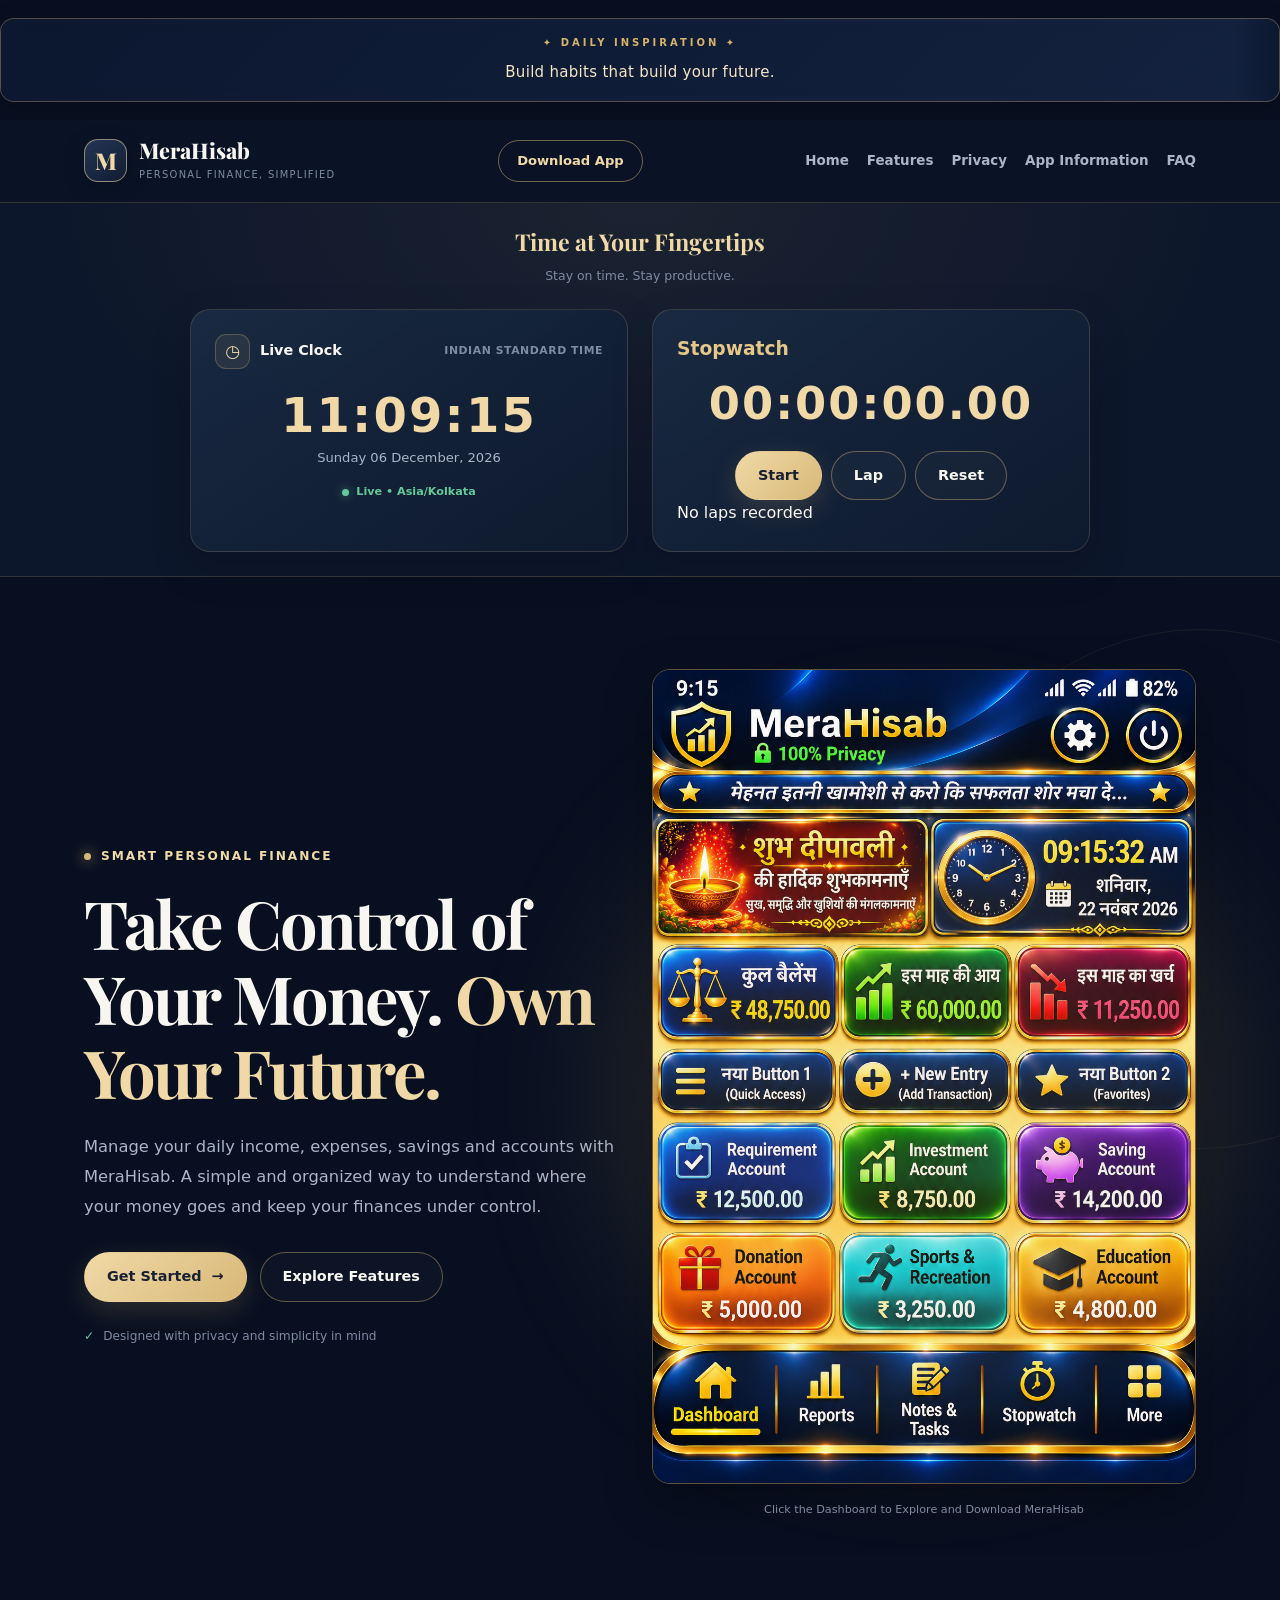
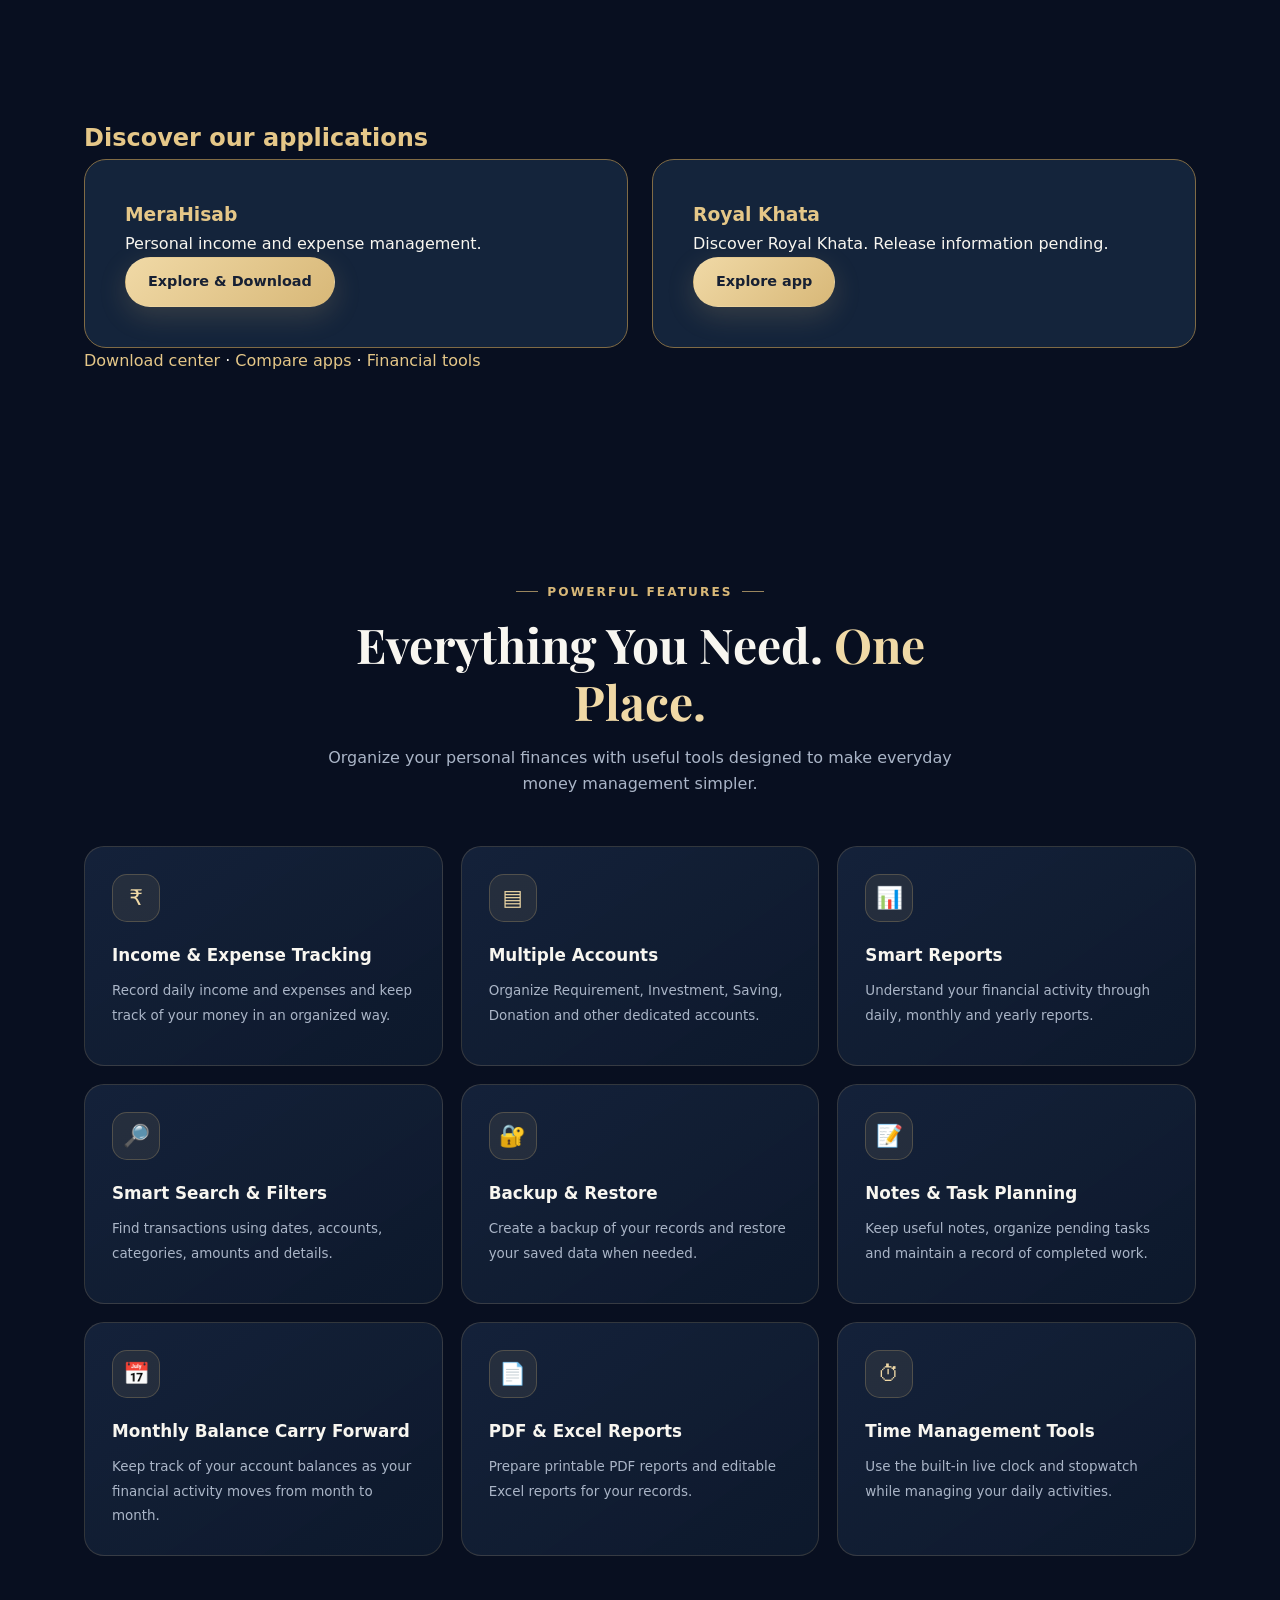
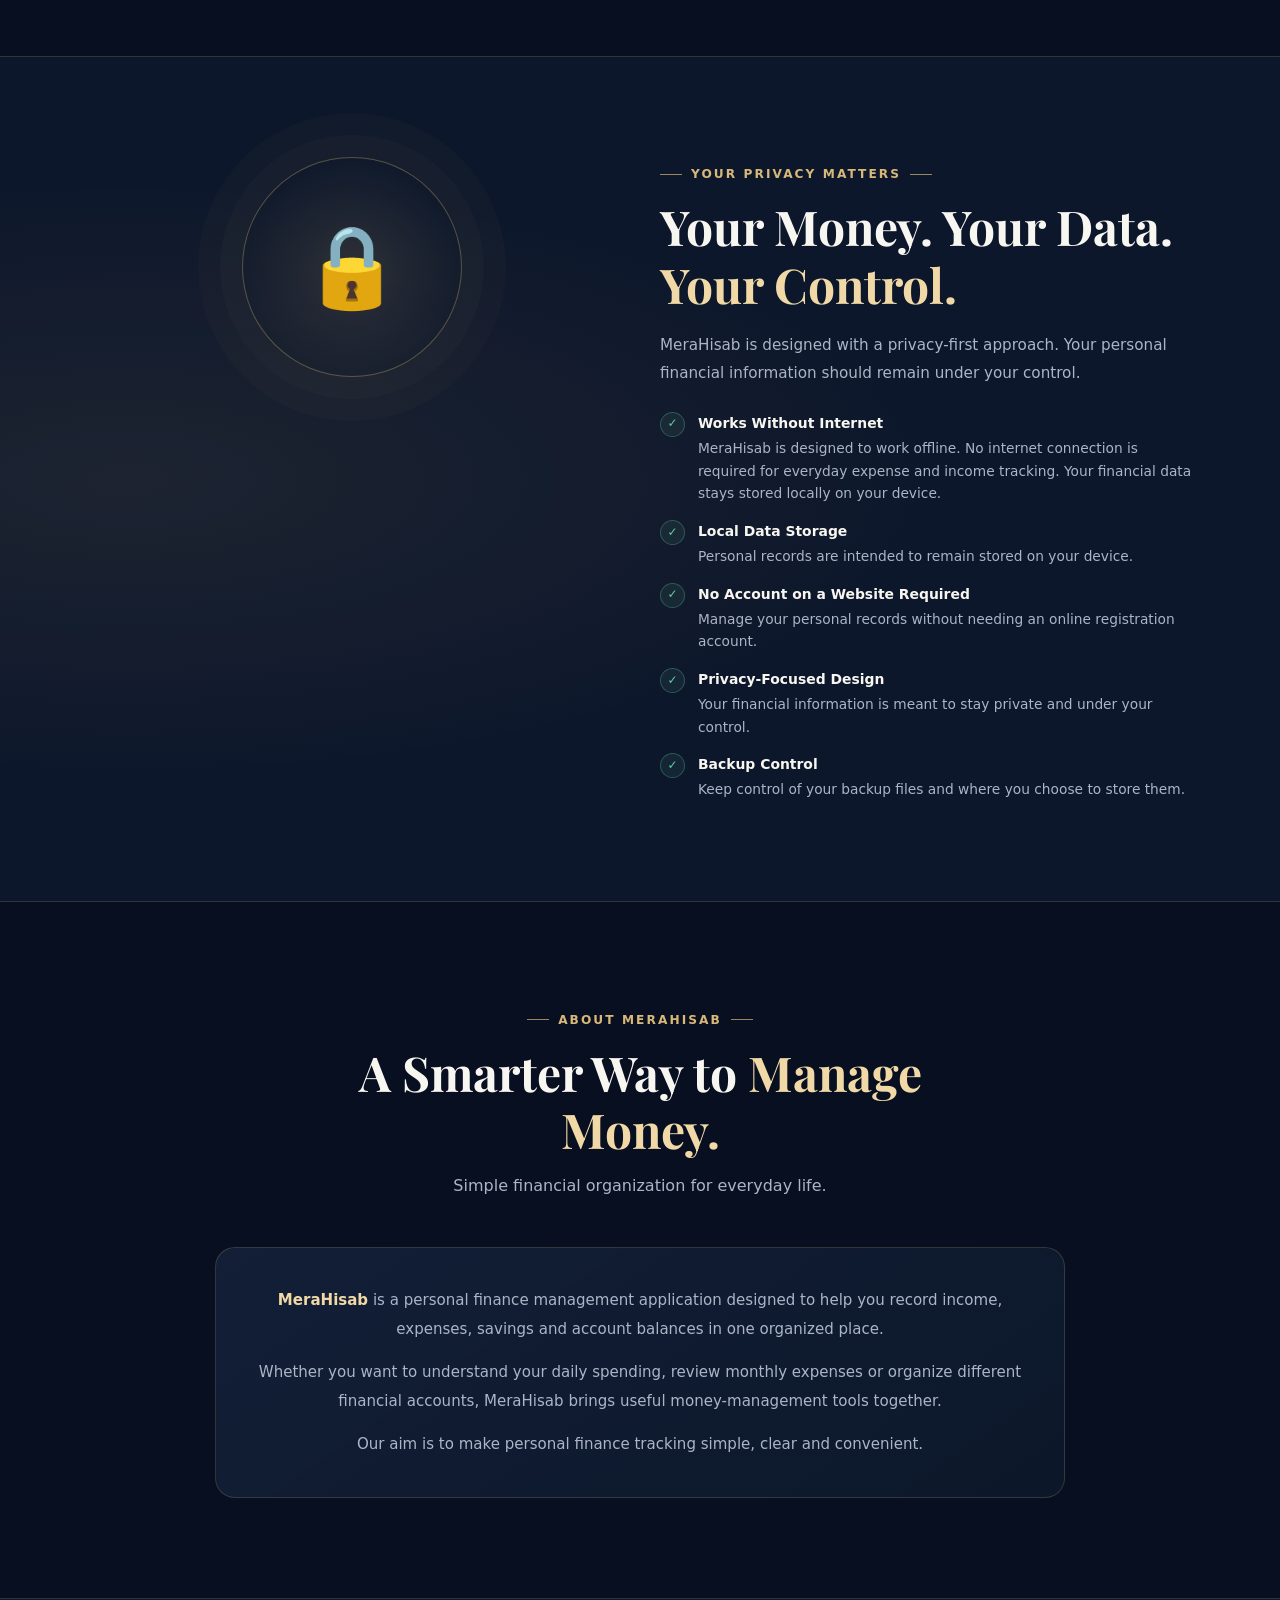
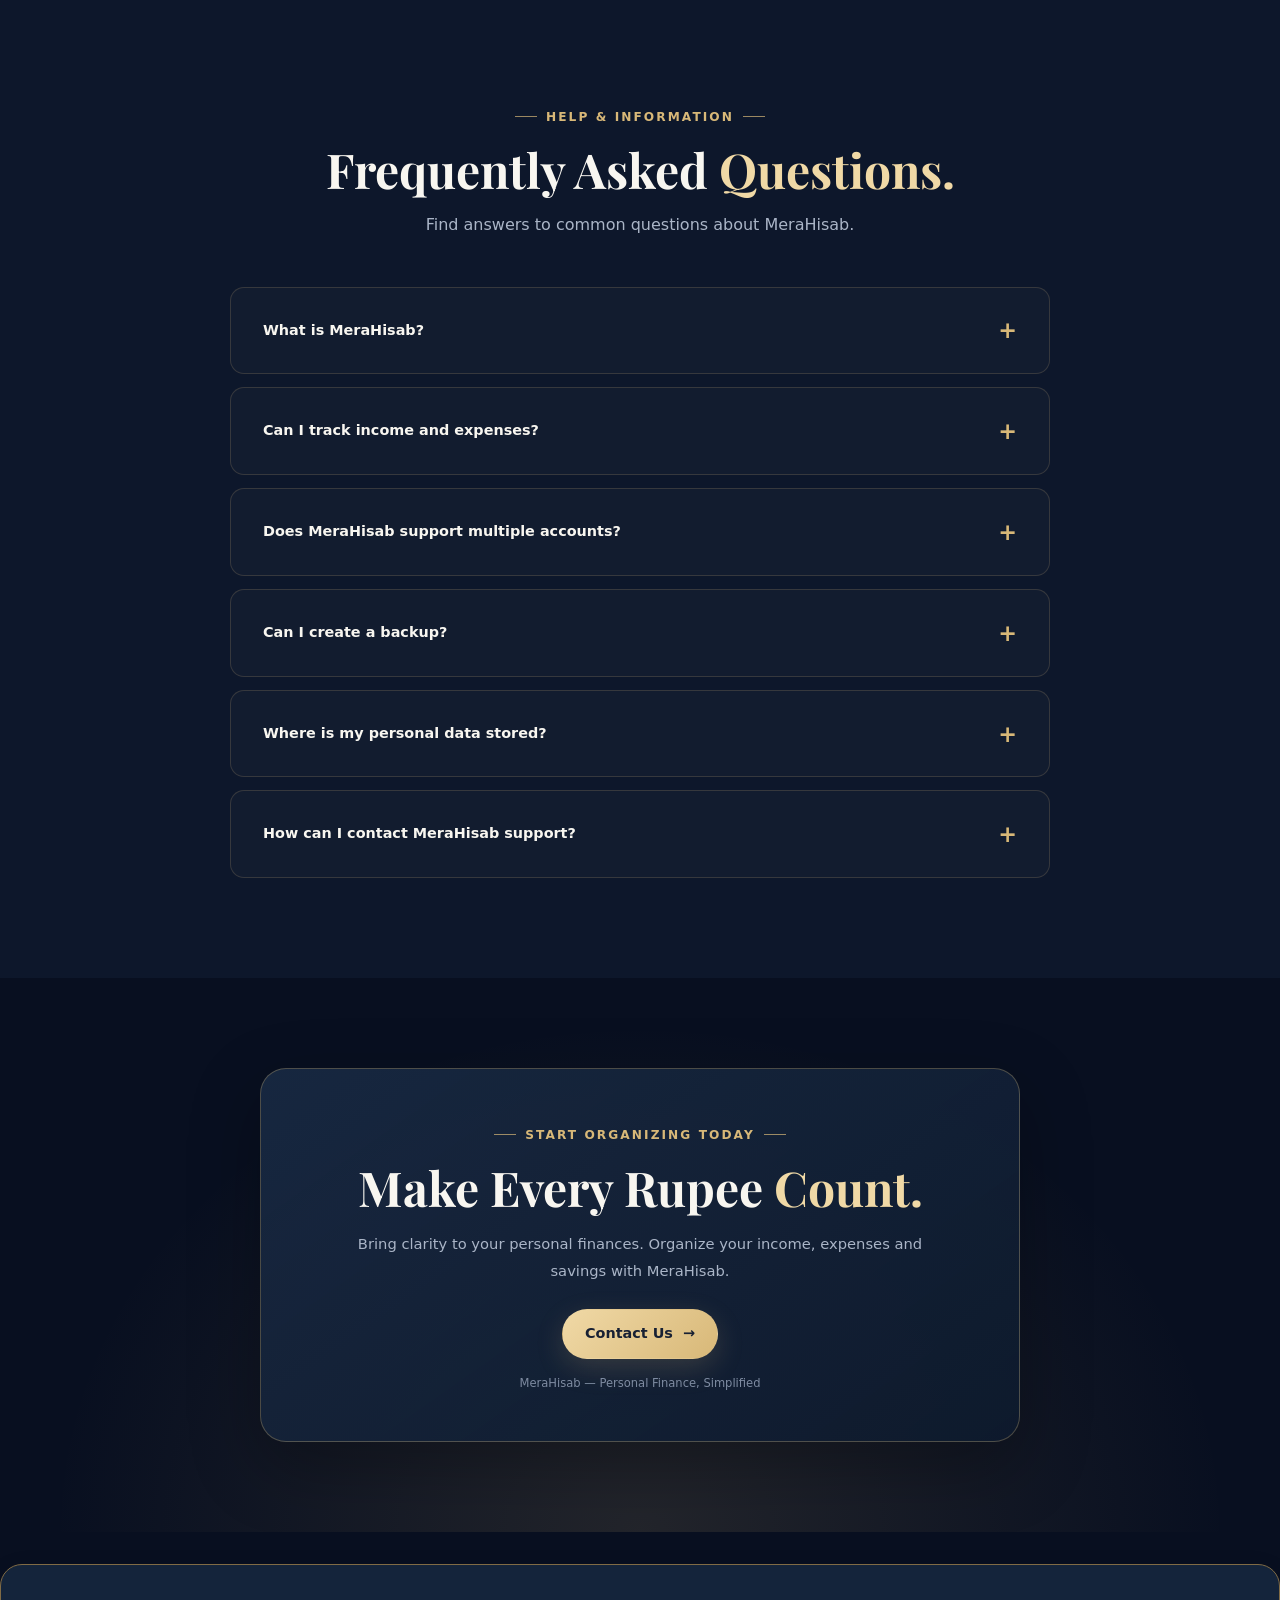
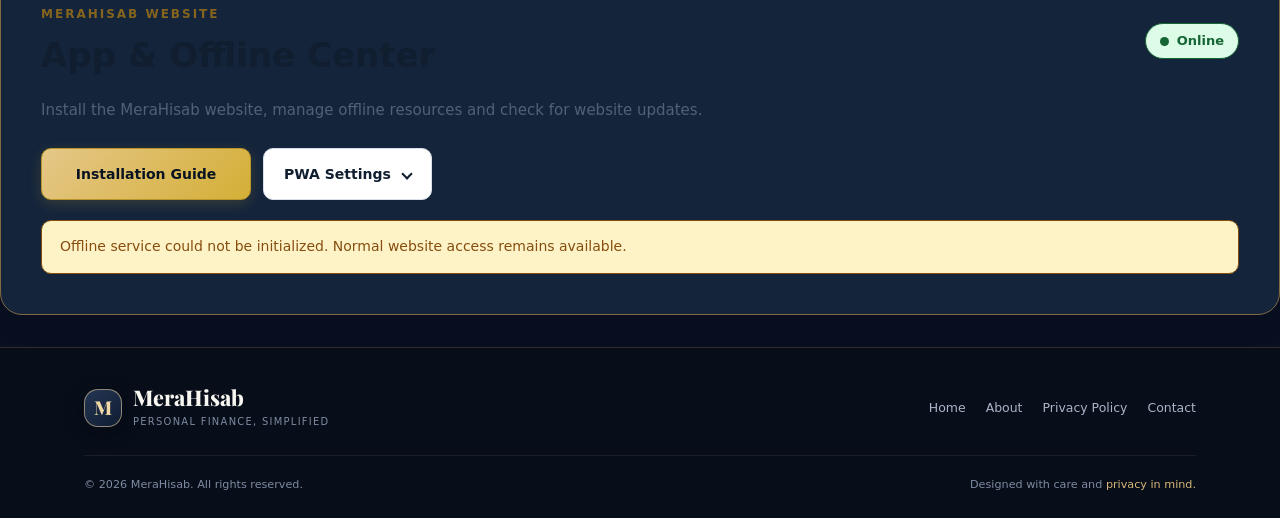
==== commit ef30ea26: "Integrate PWA features into index.html Added PWA integration details including manifest, application" ====
--- a/index.html
+++ b/index.html
@@ -1,6 +1,60 @@
 
 <!DOCTYPE html>
 <html lang="en">
+  <!-- =========================================
+     MERAHISAB PWA INTEGRATION
+     Official Domain: merahisab.store
+     ========================================= -->
+
+<!-- PWA Manifest -->
+
+<link rel="manifest"
+      href="/manifest.json">
+
+<!-- Website Application Name -->
+
+<meta name="application-name"
+      content="MeraHisab">
+
+<!-- Android and Browser Theme -->
+
+<meta name="theme-color"
+      content="#081321">
+
+<!-- Apple PWA Configuration -->
+
+<meta name="apple-mobile-web-app-capable"
+      content="yes">
+
+<meta name="apple-mobile-web-app-status-bar-style"
+      content="default">
+
+<meta name="apple-mobile-web-app-title"
+      content="MeraHisab">
+
+<!-- Apple Touch Icon -->
+
+<link rel="apple-touch-icon"
+      href="/icons/icon-192.png">
+
+<!-- Website Application Icon -->
+
+<link rel="icon"
+      type="image/png"
+      sizes="192x192"
+      href="/icons/icon-192.png">
+
+<!-- PWA Premium Stylesheet -->
+
+<link rel="stylesheet"
+      href="/pwa.css">
+
+<!-- PWA Application Engine -->
+
+<script defer
+        src="/pwa.js"></script>
+
+<!-- END OF PWA INTEGRATION -->
 <head>
   <meta charset="UTF-8">
   <meta name="viewport" content="width=device-width, initial-scale=1.0">
--- a/pwa.css
+++ b/pwa.css
@@ -0,0 +1,1688 @@
+/* ==================================================
+   MERAHISAB PREMIUM PWA DESIGN ENGINE
+   Official Website: https://merahisab.store/
+   Design Version: 1.0.0
+   ================================================== */
+
+
+/* ==================================================
+   01. PREMIUM DESIGN VARIABLES
+   ================================================== */
+
+:root {
+
+    --pwa-navy: #081321;
+    --pwa-navy-light: #15263c;
+    --pwa-navy-card: #101e30;
+
+    --pwa-gold: #d4af37;
+    --pwa-gold-light: #e5c788;
+    --pwa-gold-dark: #85651d;
+
+    --pwa-radius-small: 10px;
+    --pwa-radius-medium: 16px;
+    --pwa-radius-large: 24px;
+
+    --pwa-transition: 180ms ease;
+
+}
+
+
+/* ==================================================
+   02. LIGHT THEME VARIABLES
+   ================================================== */
+
+.pwa-panel {
+
+    color-scheme: light;
+
+    --pwa-background: #ffffff;
+    --pwa-surface: #f7f8fa;
+    --pwa-surface-secondary: #edf1f5;
+
+    --pwa-text: #101e30;
+    --pwa-muted: #526176;
+
+    --pwa-border: #d8dfe7;
+    --pwa-accent: #85651d;
+
+    --pwa-button-background: #ffffff;
+    --pwa-button-text: #101e30;
+
+    --pwa-success: #166534;
+    --pwa-success-bg: #dcfce7;
+
+    --pwa-warning: #854d0e;
+    --pwa-warning-bg: #fef3c7;
+
+    --pwa-danger: #b91c1c;
+    --pwa-danger-bg: #fee2e2;
+
+    --pwa-info: #1e40af;
+    --pwa-info-bg: #dbeafe;
+
+    --pwa-shadow:
+        0 8px 28px rgba(8,19,33,0.08);
+
+}
+
+
+/* ==================================================
+   03. SYSTEM DARK THEME
+   ================================================== */
+
+@media (prefers-color-scheme: dark) {
+
+    .pwa-panel {
+
+        color-scheme: dark;
+
+        --pwa-background: #081321;
+        --pwa-surface: #101e30;
+        --pwa-surface-secondary: #15263c;
+
+        --pwa-text: #f1f5f9;
+        --pwa-muted: #b4c0d0;
+
+        --pwa-border: #34445a;
+        --pwa-accent: #e5c788;
+
+        --pwa-button-background: #15263c;
+        --pwa-button-text: #e5c788;
+
+        --pwa-success: #86efac;
+        --pwa-success-bg: #143324;
+
+        --pwa-warning: #fde68a;
+        --pwa-warning-bg: #3a2e15;
+
+        --pwa-danger: #fca5a5;
+        --pwa-danger-bg: #401e24;
+
+        --pwa-info: #bfdbfe;
+        --pwa-info-bg: #172d4b;
+
+        --pwa-shadow:
+            0 12px 36px rgba(0,0,0,0.25);
+
+    }
+
+}
+
+
+/* ==================================================
+   04. EXPLICIT DARK THEME
+   ================================================== */
+
+[data-theme="dark"] .pwa-panel,
+[data-mode="dark"] .pwa-panel,
+.dark .pwa-panel,
+.dark-mode .pwa-panel {
+
+    color-scheme: dark;
+
+    --pwa-background: #081321;
+    --pwa-surface: #101e30;
+    --pwa-surface-secondary: #15263c;
+
+    --pwa-text: #f1f5f9;
+    --pwa-muted: #b4c0d0;
+
+    --pwa-border: #34445a;
+    --pwa-accent: #e5c788;
+
+    --pwa-button-background: #15263c;
+    --pwa-button-text: #e5c788;
+
+    --pwa-success: #86efac;
+    --pwa-success-bg: #143324;
+
+    --pwa-warning: #fde68a;
+    --pwa-warning-bg: #3a2e15;
+
+    --pwa-danger: #fca5a5;
+    --pwa-danger-bg: #401e24;
+
+    --pwa-info: #bfdbfe;
+    --pwa-info-bg: #172d4b;
+
+    --pwa-shadow:
+        0 12px 36px rgba(0,0,0,0.25);
+
+}
+
+
+/* ==================================================
+   05. EXPLICIT LIGHT THEME
+   ================================================== */
+
+[data-theme="light"] .pwa-panel,
+[data-mode="light"] .pwa-panel,
+.light .pwa-panel,
+.light-mode .pwa-panel {
+
+    color-scheme: light;
+
+    --pwa-background: #ffffff;
+    --pwa-surface: #f7f8fa;
+    --pwa-surface-secondary: #edf1f5;
+
+    --pwa-text: #101e30;
+    --pwa-muted: #526176;
+
+    --pwa-border: #d8dfe7;
+    --pwa-accent: #85651d;
+
+    --pwa-button-background: #ffffff;
+    --pwa-button-text: #101e30;
+
+    --pwa-success: #166534;
+    --pwa-success-bg: #dcfce7;
+
+    --pwa-warning: #854d0e;
+    --pwa-warning-bg: #fef3c7;
+
+    --pwa-danger: #b91c1c;
+    --pwa-danger-bg: #fee2e2;
+
+    --pwa-info: #1e40af;
+    --pwa-info-bg: #dbeafe;
+
+    --pwa-shadow:
+        0 8px 28px rgba(8,19,33,0.08);
+
+}
+
+
+/* ==================================================
+   06. SAFE BOX SIZING
+   ================================================== */
+
+.pwa-panel,
+.pwa-panel *,
+.pwa-panel *::before,
+.pwa-panel *::after {
+
+    box-sizing: border-box;
+
+}
+
+
+/* ==================================================
+   07. HIDDEN ELEMENT PROTECTION
+   ================================================== */
+
+.pwa-panel[hidden],
+.pwa-panel [hidden] {
+
+    display: none !important;
+
+}
+
+
+/* ==================================================
+   08. PWA MOUNT CONTAINER
+   ================================================== */
+
+#pwaMount {
+
+    width: 100%;
+    max-width: 100%;
+    min-width: 0;
+
+}
+
+
+/* ==================================================
+   09. MAIN PWA PANEL
+   ================================================== */
+
+.pwa-panel {
+
+    position: relative;
+
+    width: 100%;
+    max-width: 100%;
+    min-width: 0;
+
+    margin: 32px auto;
+
+    padding: clamp(
+        18px,
+        4vw,
+        36px
+    );
+
+    background: var(--pwa-background);
+
+    color: var(--pwa-text);
+
+    border: 1px solid var(--pwa-border);
+
+    border-top: 3px solid var(--pwa-gold);
+
+    border-radius: var(--pwa-radius-large);
+
+    box-shadow: var(--pwa-shadow);
+
+    overflow-wrap: anywhere;
+
+    line-height: 1.65;
+
+}
+
+
+/* ==================================================
+   10. PWA HEADER
+   ================================================== */
+
+.pwa-panel-header {
+
+    display: flex;
+
+    align-items: center;
+
+    justify-content: space-between;
+
+    flex-wrap: wrap;
+
+    gap: 18px;
+
+    margin-bottom: 20px;
+
+}
+
+.pwa-panel-header > div {
+
+    flex: 1 1 240px;
+
+    min-width: 0;
+
+}
+
+.pwa-eyebrow {
+
+    display: block;
+
+    margin-bottom: 8px;
+
+    color: var(--pwa-accent);
+
+    font-size: 12px;
+
+    font-weight: 700;
+
+    letter-spacing: 2px;
+
+    text-transform: uppercase;
+
+}
+
+.pwa-panel-header h2 {
+
+    margin: 0;
+
+    color: var(--pwa-text);
+
+    font-size: clamp(
+        23px,
+        3.5vw,
+        34px
+    );
+
+    font-weight: 700;
+
+    line-height: 1.3;
+
+}
+
+
+/* ==================================================
+   11. DESCRIPTION DESIGN
+   ================================================== */
+
+.pwa-description {
+
+    margin: 12px 0 24px;
+
+    color: var(--pwa-muted);
+
+    font-size: 15px;
+
+    line-height: 1.8;
+
+}
+
+
+/* ==================================================
+   12. CONNECTION STATUS INDICATOR
+   ================================================== */
+
+.pwa-connection-status {
+
+    display: inline-flex;
+
+    align-items: center;
+
+    justify-content: center;
+
+    flex-wrap: wrap;
+
+    gap: 8px;
+
+    max-width: 100%;
+
+    padding: 8px 14px;
+
+    border: 1px solid currentColor;
+
+    border-radius: 30px;
+
+    background: var(--pwa-warning-bg);
+
+    color: var(--pwa-warning);
+
+    font-size: 13px;
+
+    font-weight: 700;
+
+    line-height: 1.4;
+
+}
+
+.pwa-connection-status::before {
+
+    content: "";
+
+    display: inline-block;
+
+    flex-shrink: 0;
+
+    width: 9px;
+
+    height: 9px;
+
+    border-radius: 50%;
+
+    background: currentColor;
+
+}
+
+
+/* ==================================================
+   13. ONLINE CONNECTION STATUS
+   ================================================== */
+
+.pwa-connection-status[data-state="online"] {
+
+    background: var(--pwa-success-bg);
+
+    color: var(--pwa-success);
+
+}
+
+
+/* ==================================================
+   14. OFFLINE CONNECTION STATUS
+   ================================================== */
+
+.pwa-connection-status[data-state="offline"] {
+
+    background: var(--pwa-danger-bg);
+
+    color: var(--pwa-danger);
+
+}
+
+
+/* ==================================================
+   15. CHECKING CONNECTION STATUS
+   ================================================== */
+
+.pwa-connection-status[data-state="checking"] {
+
+    background: var(--pwa-warning-bg);
+
+    color: var(--pwa-warning);
+
+}
+
+.pwa-connection-status[data-state="checking"]::before {
+
+    animation:
+        pwa-status-pulse 1.6s ease-in-out infinite;
+
+}
+
+@keyframes pwa-status-pulse {
+
+    0%,
+    100% {
+
+        opacity: 1;
+
+    }
+
+    50% {
+
+        opacity: 0.4;
+
+    }
+
+}
+
+
+/* ==================================================
+   16. BUTTON ROW LAYOUT
+   ================================================== */
+
+.pwa-action-row {
+
+    display: flex;
+
+    align-items: stretch;
+
+    flex-wrap: wrap;
+
+    gap: 12px;
+
+    width: 100%;
+
+    min-width: 0;
+
+    margin: 18px 0;
+
+}
+
+
+/* ==================================================
+   17. PREMIUM BUTTON DESIGN
+   ================================================== */
+
+.pwa-panel .pwa-button {
+
+    display: inline-flex;
+
+    align-items: center;
+
+    justify-content: center;
+
+    gap: 8px;
+
+    min-width: 0;
+
+    max-width: 100%;
+
+    min-height: 48px;
+
+    padding: 12px 20px;
+
+    border: 1px solid var(--pwa-border);
+
+    border-radius: var(--pwa-radius-small);
+
+    background: var(--pwa-button-background);
+
+    color: var(--pwa-button-text);
+
+    font-family: inherit;
+
+    font-size: 14px;
+
+    font-weight: 600;
+
+    line-height: 1.5;
+
+    text-align: center;
+
+    text-decoration: none;
+
+    white-space: normal;
+
+    overflow-wrap: anywhere;
+
+    cursor: pointer;
+
+    touch-action: manipulation;
+
+    transition:
+
+        background var(--pwa-transition),
+
+        border-color var(--pwa-transition),
+
+        box-shadow var(--pwa-transition),
+
+        transform var(--pwa-transition);
+
+}
+
+
+/* ==================================================
+   18. PREMIUM GOLD PRIMARY BUTTON
+   ================================================== */
+
+.pwa-panel .pwa-button.primary {
+
+    background: linear-gradient(
+
+        135deg,
+
+        #e5c788,
+
+        #d4af37
+
+    );
+
+    color: #081321;
+
+    border-color: #b99529;
+
+    font-weight: 700;
+
+    box-shadow:
+
+        0 4px 14px rgba(
+            212,175,55,0.18
+        );
+
+}
+
+
+/* ==================================================
+   19. DANGER BUTTON
+   ================================================== */
+
+.pwa-panel .pwa-button.danger {
+
+    background: var(--pwa-danger-bg);
+
+    color: var(--pwa-danger);
+
+    border-color: var(--pwa-danger);
+
+}
+
+
+/* ==================================================
+   20. BUTTON HOVER EFFECTS
+   ================================================== */
+
+@media (hover: hover) {
+
+    .pwa-panel .pwa-button:not(:disabled):hover {
+
+        border-color: var(--pwa-gold);
+
+        transform: translateY(-2px);
+
+        box-shadow:
+
+            0 5px 15px rgba(
+                0,0,0,0.12
+            );
+
+    }
+
+    .pwa-panel .pwa-button.primary:not(:disabled):hover {
+
+        background: #e5c788;
+
+    }
+
+    .pwa-panel .pwa-button.danger:not(:disabled):hover {
+
+        border-color: var(--pwa-danger);
+
+    }
+
+}
+
+
+/* ==================================================
+   21. BUTTON ACTIVE STATE
+   ================================================== */
+
+.pwa-panel .pwa-button:not(:disabled):active {
+
+    transform: translateY(0);
+
+    box-shadow: none;
+
+}
+
+
+/* ==================================================
+   22. DISABLED BUTTON PROTECTION
+   ================================================== */
+
+.pwa-panel .pwa-button:disabled {
+
+    opacity: 0.55;
+
+    cursor: not-allowed;
+
+    box-shadow: none;
+
+    transform: none;
+
+}
+
+
+/* ==================================================
+   23. KEYBOARD FOCUS ACCESSIBILITY
+   ================================================== */
+
+.pwa-panel .pwa-button:focus-visible,
+
+.pwa-panel a:focus-visible,
+
+.pwa-panel button:focus-visible {
+
+    outline: 3px solid var(--pwa-accent);
+
+    outline-offset: 4px;
+
+}
+
+
+/* ==================================================
+   24. INSTALLATION GUIDE
+   ================================================== */
+
+#pwaInstallGuide {
+
+    margin-top: 22px;
+
+    padding: 20px;
+
+    background: var(--pwa-surface);
+
+    border: 1px solid var(--pwa-border);
+
+    border-left: 4px solid var(--pwa-gold);
+
+    border-radius: var(--pwa-radius-medium);
+
+}
+
+#pwaInstallGuide h3 {
+
+    margin: 0 0 12px;
+
+    color: var(--pwa-accent);
+
+    font-size: 19px;
+
+}
+
+#pwaInstallInstructions {
+
+    color: var(--pwa-text);
+
+    line-height: 1.8;
+
+}
+
+
+/* ==================================================
+   25. UPDATE NOTIFICATION BANNER
+   ================================================== */
+
+.pwa-update-banner {
+
+    margin: 24px 0;
+
+    padding: clamp(
+        18px,
+        3vw,
+        26px
+    );
+
+    background: linear-gradient(
+
+        135deg,
+
+        #081321,
+
+        #15263c
+
+    );
+
+    color: #f1f5f9;
+
+    border: 1px solid #a58a52;
+
+    border-left: 4px solid #d4af37;
+
+    border-radius: var(--pwa-radius-medium);
+
+}
+
+.pwa-update-banner h3 {
+
+    margin: 0 0 10px;
+
+    color: #e5c788;
+
+    font-size: 20px;
+
+}
+
+.pwa-update-banner p {
+
+    color: #d1dbe8;
+
+    margin: 10px 0 18px;
+
+    line-height: 1.7;
+
+}
+
+
+/* ==================================================
+   26. PWA SETTINGS CONTENT
+   ================================================== */
+
+.pwa-settings-content {
+
+    width: 100%;
+
+    min-width: 0;
+
+    margin-top: 26px;
+
+    padding-top: 24px;
+
+    border-top: 1px solid var(--pwa-border);
+
+}
+
+.pwa-settings-content h3 {
+
+    margin: 26px 0 16px;
+
+    color: var(--pwa-accent);
+
+    font-size: clamp(
+        18px,
+        2.5vw,
+        23px
+    );
+
+    font-weight: 700;
+
+}
+
+.pwa-settings-content h3:first-child {
+
+    margin-top: 0;
+
+}
+
+
+/* ==================================================
+   27. INFORMATION GRID
+   ================================================== */
+
+.pwa-info-grid {
+
+    display: grid;
+
+    grid-template-columns:
+
+        repeat(
+
+            auto-fit,
+
+            minmax(
+
+                min(100%, 220px),
+
+                1fr
+
+            )
+
+        );
+
+    gap: 14px;
+
+    width: 100%;
+
+    min-width: 0;
+
+    margin: 16px 0 24px;
+
+}
+
+
+/* ==================================================
+   28. INFORMATION CARD
+   ================================================== */
+
+.pwa-info-grid > div {
+
+    min-width: 0;
+
+    max-width: 100%;
+
+    padding: 18px;
+
+    background: var(--pwa-surface);
+
+    border: 1px solid var(--pwa-border);
+
+    border-radius: var(--pwa-radius-medium);
+
+    overflow-wrap: anywhere;
+
+    transition:
+
+        border-color var(--pwa-transition),
+
+        background var(--pwa-transition);
+
+}
+
+
+/* ==================================================
+   29. INFORMATION LABEL
+   ================================================== */
+
+.pwa-info-grid dt {
+
+    margin: 0 0 8px;
+
+    color: var(--pwa-muted);
+
+    font-size: 13px;
+
+    font-weight: 500;
+
+    line-height: 1.5;
+
+}
+
+
+/* ==================================================
+   30. INFORMATION VALUE
+   ================================================== */
+
+.pwa-info-grid dd {
+
+    margin: 0;
+
+    color: var(--pwa-text);
+
+    font-size: 16px;
+
+    font-weight: 600;
+
+    line-height: 1.6;
+
+    font-variant-numeric: tabular-nums;
+
+    overflow-wrap: anywhere;
+
+}
+
+
+/* ==================================================
+   31. CACHE STATISTICS DESIGN
+   ================================================== */
+
+#pwaCacheEntries,
+
+#pwaCacheGroups,
+
+#pwaCacheVersion {
+
+    color: var(--pwa-accent);
+
+    font-size: clamp(
+        20px,
+        3vw,
+        28px
+    );
+
+    font-weight: 700;
+
+    font-variant-numeric: tabular-nums;
+
+}
+
+
+/* ==================================================
+   32. STORAGE STATISTICS DESIGN
+   ================================================== */
+
+#pwaStorageUsed,
+
+#pwaStorageQuota,
+
+#pwaStoragePercentage {
+
+    color: var(--pwa-accent);
+
+    font-size: 19px;
+
+    font-weight: 700;
+
+    font-variant-numeric: tabular-nums;
+
+}
+
+
+/* ==================================================
+   33. VERSION INFORMATION
+   ================================================== */
+
+#pwaEngineVersion,
+
+#pwaWorkerVersion {
+
+    font-family:
+
+        ui-monospace,
+
+        SFMono-Regular,
+
+        Consolas,
+
+        monospace;
+
+    font-variant-numeric: tabular-nums;
+
+}
+
+
+/* ==================================================
+   34. PRIVACY AND STORAGE NOTICE
+   ================================================== */
+
+.pwa-notice {
+
+    margin: 22px 0;
+
+    padding: 20px;
+
+    background: var(--pwa-surface);
+
+    color: var(--pwa-text);
+
+    border: 1px solid var(--pwa-border);
+
+    border-radius: var(--pwa-radius-medium);
+
+    line-height: 1.8;
+
+}
+
+.pwa-notice strong {
+
+    display: block;
+
+    margin-bottom: 10px;
+
+    color: var(--pwa-accent);
+
+    font-size: 16px;
+
+}
+
+.pwa-notice p {
+
+    margin: 10px 0;
+
+    color: var(--pwa-muted);
+
+}
+
+.pwa-notice p:last-child {
+
+    margin-bottom: 0;
+
+}
+
+
+/* ==================================================
+   35. STATUS MESSAGE CONTAINER
+   ================================================== */
+
+.pwa-message {
+
+    width: 100%;
+
+    margin: 20px 0 0;
+
+    padding: 14px 18px;
+
+    border: 1px solid var(--pwa-border);
+
+    border-radius: var(--pwa-radius-small);
+
+    background: var(--pwa-info-bg);
+
+    color: var(--pwa-info);
+
+    font-size: 14px;
+
+    font-weight: 500;
+
+    line-height: 1.7;
+
+    overflow-wrap: anywhere;
+
+}
+
+.pwa-message:empty {
+
+    margin: 0;
+
+    padding: 0;
+
+    border: 0;
+
+    background: transparent;
+
+}
+
+
+/* ==================================================
+   36. SUCCESS MESSAGE
+   ================================================== */
+
+.pwa-message[data-type="success"] {
+
+    background: var(--pwa-success-bg);
+
+    color: var(--pwa-success);
+
+    border-color: var(--pwa-success);
+
+}
+
+
+/* ==================================================
+   37. WARNING MESSAGE
+   ================================================== */
+
+.pwa-message[data-type="warning"] {
+
+    background: var(--pwa-warning-bg);
+
+    color: var(--pwa-warning);
+
+    border-color: var(--pwa-warning);
+
+}
+
+
+/* ==================================================
+   38. ERROR MESSAGE
+   ================================================== */
+
+.pwa-message[data-type="error"] {
+
+    background: var(--pwa-danger-bg);
+
+    color: var(--pwa-danger);
+
+    border-color: var(--pwa-danger);
+
+}
+
+
+/* ==================================================
+   39. INFORMATION MESSAGE
+   ================================================== */
+
+.pwa-message[data-type="info"] {
+
+    background: var(--pwa-info-bg);
+
+    color: var(--pwa-info);
+
+    border-color: var(--pwa-info);
+
+}
+
+
+/* ==================================================
+   40. RELOAD WEBSITE BUTTON
+   ================================================== */
+
+#pwaReloadButton {
+
+    margin-top: 20px;
+
+    border-color: var(--pwa-gold);
+
+}
+
+
+/* ==================================================
+   41. INSTALL BUTTON
+   ================================================== */
+
+#pwaInstallButton {
+
+    min-height: 52px;
+
+    min-width: min(100%, 210px);
+
+}
+
+
+/* ==================================================
+   42. SETTINGS BUTTON
+   ================================================== */
+
+#pwaSettingsButton {
+
+    min-height: 52px;
+
+}
+
+#pwaSettingsButton::after {
+
+    content: "";
+
+    display: inline-block;
+
+    flex-shrink: 0;
+
+    width: 8px;
+
+    height: 8px;
+
+    margin-left: 4px;
+
+    border-right: 2px solid currentColor;
+
+    border-bottom: 2px solid currentColor;
+
+    transform: rotate(45deg);
+
+    transition:
+
+        transform var(--pwa-transition);
+
+}
+
+#pwaSettingsButton[aria-expanded="true"]::after {
+
+    transform: rotate(225deg);
+
+}
+
+
+/* ==================================================
+   43. INSTALLED APPLICATION MODE
+   ================================================== */
+
+@media (display-mode: standalone) {
+
+    .pwa-panel {
+
+        margin-top: 24px;
+
+        margin-bottom: 24px;
+
+        scroll-margin-top: 20px;
+
+    }
+
+}
+
+@media (display-mode: fullscreen) {
+
+    .pwa-panel {
+
+        margin-bottom: 24px;
+
+    }
+
+}
+
+
+/* ==================================================
+   44. TABLET RESPONSIVE DESIGN
+   ================================================== */
+
+@media (max-width: 900px) {
+
+    .pwa-panel {
+
+        padding: 24px;
+
+    }
+
+    .pwa-info-grid {
+
+        grid-template-columns:
+
+            repeat(
+
+                2,
+
+                minmax(0, 1fr)
+
+            );
+
+    }
+
+    .pwa-action-row {
+
+        gap: 10px;
+
+    }
+
+}
+
+
+/* ==================================================
+   45. MOBILE RESPONSIVE DESIGN
+   ================================================== */
+
+@media (max-width: 600px) {
+
+    .pwa-panel {
+
+        margin: 24px auto;
+
+        padding: 18px;
+
+        border-radius: 18px;
+
+    }
+
+    .pwa-panel-header {
+
+        flex-direction: column;
+
+        align-items: flex-start;
+
+        gap: 14px;
+
+    }
+
+    .pwa-panel-header > div {
+
+        flex: 0 1 auto;
+
+        width: 100%;
+
+    }
+
+    .pwa-panel-header h2 {
+
+        font-size: 24px;
+
+    }
+
+    .pwa-eyebrow {
+
+        font-size: 11px;
+
+        letter-spacing: 1.5px;
+
+    }
+
+    .pwa-description {
+
+        font-size: 14px;
+
+    }
+
+    .pwa-action-row {
+
+        flex-direction: column;
+
+        align-items: stretch;
+
+    }
+
+    .pwa-panel .pwa-button {
+
+        width: 100%;
+
+        min-height: 50px;
+
+    }
+
+    .pwa-info-grid {
+
+        grid-template-columns:
+
+            repeat(
+
+                2,
+
+                minmax(0, 1fr)
+
+            );
+
+        gap: 10px;
+
+    }
+
+    .pwa-info-grid > div {
+
+        padding: 14px;
+
+    }
+
+    .pwa-info-grid dt {
+
+        font-size: 12px;
+
+    }
+
+    .pwa-info-grid dd {
+
+        font-size: 14px;
+
+    }
+
+    #pwaCacheEntries,
+
+    #pwaCacheGroups,
+
+    #pwaCacheVersion {
+
+        font-size: 22px;
+
+    }
+
+    #pwaStorageUsed,
+
+    #pwaStorageQuota,
+
+    #pwaStoragePercentage {
+
+        font-size: 16px;
+
+    }
+
+    .pwa-notice,
+
+    #pwaInstallGuide,
+
+    .pwa-update-banner {
+
+        padding: 16px;
+
+    }
+
+    .pwa-message {
+
+        padding: 12px 14px;
+
+        font-size: 13px;
+
+    }
+
+}
+
+
+/* ==================================================
+   46. SMALL MOBILE SCREEN PROTECTION
+   ================================================== */
+
+@media (max-width: 360px) {
+
+    .pwa-panel {
+
+        padding: 14px;
+
+    }
+
+    .pwa-info-grid {
+
+        grid-template-columns: 1fr;
+
+    }
+
+    .pwa-panel-header h2 {
+
+        font-size: 21px;
+
+    }
+
+    .pwa-panel .pwa-button {
+
+        padding: 12px;
+
+        font-size: 13px;
+
+    }
+
+    .pwa-connection-status {
+
+        font-size: 12px;
+
+    }
+
+}
+
+
+/* ==================================================
+   47. LARGE DESKTOP DESIGN
+   ================================================== */
+
+@media (min-width: 1200px) {
+
+    .pwa-info-grid {
+
+        grid-template-columns:
+
+            repeat(
+
+                3,
+
+                minmax(0, 1fr)
+
+            );
+
+    }
+
+    .pwa-panel {
+
+        padding: 36px;
+
+    }
+
+}
+
+
+/* ==================================================
+   48. ULTRA-WIDE DESKTOP PROTECTION
+   ================================================== */
+
+@media (min-width: 1600px) {
+
+    .pwa-panel {
+
+        max-width: 1440px;
+
+    }
+
+    .pwa-info-grid {
+
+        grid-template-columns:
+
+            repeat(
+
+                4,
+
+                minmax(0, 1fr)
+
+            );
+
+    }
+
+}
+
+
+/* ==================================================
+   49. REDUCED MOTION ACCESSIBILITY
+   ================================================== */
+
+@media (prefers-reduced-motion: reduce) {
+
+    .pwa-panel,
+
+    .pwa-panel *,
+
+    .pwa-panel *::before,
+
+    .pwa-panel *::after {
+
+        animation: none !important;
+
+        transition: none !important;
+
+        scroll-behavior: auto !important;
+
+    }
+
+    .pwa-panel .pwa-button:hover {
+
+        transform: none;
+
+    }
+
+}
+
+
+/* ==================================================
+   50. HIGH CONTRAST PREFERENCE
+   ================================================== */
+
+@media (prefers-contrast: more) {
+
+    .pwa-panel,
+
+    .pwa-info-grid > div,
+
+    .pwa-notice,
+
+    .pwa-panel .pwa-button {
+
+        border-width: 2px;
+
+    }
+
+    .pwa-panel .pwa-button:focus-visible {
+
+        outline-width: 4px;
+
+    }
+
+    .pwa-panel .pwa-button:disabled {
+
+        opacity: 0.75;
+
+    }
+
+}
+
+
+/* ==================================================
+   51. FORCED COLORS ACCESSIBILITY
+   ================================================== */
+
+@media (forced-colors: active) {
+
+    .pwa-panel,
+
+    .pwa-info-grid > div,
+
+    .pwa-notice,
+
+    .pwa-update-banner,
+
+    .pwa-message {
+
+        background: Canvas;
+
+        color: CanvasText;
+
+        border: 1px solid CanvasText;
+
+        box-shadow: none;
+
+    }
+
+    .pwa-panel h2,
+
+    .pwa-panel h3,
+
+    .pwa-panel dt,
+
+    .pwa-panel dd,
+
+    .pwa-panel p,
+
+    .pwa-eyebrow {
+
+        color: CanvasText;
+
+    }
+
+    .pwa-panel .pwa-button {
+
+        background: ButtonFace;
+
+        color: ButtonText;
+
+        border: 1px solid ButtonText;
+
+        box-shadow: none;
+
+    }
+
+    .pwa-panel .pwa-button:disabled {
+
+        color: GrayText;
+
+        border-color: GrayText;
+
+    }
+
+    .pwa-connection-status {
+
+        background: Canvas;
+
+        color: CanvasText;
+
+    }
+
+    .pwa-panel .pwa-button:focus-visible {
+
+        outline: 3px solid Highlight;
+
+    }
+
+}
+
+
+/* ==================================================
+   52. PRINT-FRIENDLY WEBSITE
+   ================================================== */
+
+@media print {
+
+    .pwa-panel {
+
+        display: none !important;
+
+    }
+
+}
+
+
+/* ==================================================
+   END OF MERAHISAB PREMIUM PWA DESIGN ENGINE
+   ================================================== */
--- a/upgrade.css
+++ b/upgrade.css
@@ -0,0 +1,183 @@
+* {
+    box-sizing: border-box;
+}
+
+html {
+    scroll-behavior: smooth;
+}
+
+body {
+    margin: 0;
+    background: #080f20;
+    color: #f8f6f0;
+    font: 16px/1.65 system-ui, sans-serif;
+    min-width: 0;
+}
+
+a {
+    color: #e5c788;
+}
+
+img {
+    max-width: 100%;
+    height: auto;
+}
+
+.container,
+.shell {
+    width: min(1160px, calc(100% - 32px));
+    margin: auto;
+    min-width: 0;
+}
+
+.hero-grid,
+.time-tools-grid,
+.upgrade-grid {
+    grid-template-columns: repeat(2, minmax(0, 1fr));
+    display: grid;
+    gap: 24px;
+}
+
+.hero-grid > *,
+.time-tools-grid > * {
+    min-width: 0;
+}
+
+.upgrade-card {
+    background: #14243b;
+    border: 1px solid #806b45;
+    border-radius: 22px;
+    padding: clamp(18px, 4vw, 40px);
+    overflow-wrap: anywhere;
+}
+
+.shell {
+    padding: 36px 0;
+}
+
+h1 {
+    font-size: clamp(2rem, 5vw, 4rem);
+    line-height: 1.15;
+}
+
+h2,
+h3 {
+    color: #e5c788;
+}
+
+button,
+.action {
+    display: inline-block;
+    padding: 12px 20px;
+    border: 1px solid #d8b878;
+    border-radius: 12px;
+    background: #d8b878;
+    color: #101a29;
+    font: inherit;
+    font-weight: 700;
+    cursor: pointer;
+    text-decoration: none;
+}
+
+button:disabled {
+    opacity: .55;
+    cursor: not-allowed;
+}
+
+nav {
+    display: flex;
+    flex-wrap: wrap;
+    gap: 16px;
+    padding: 16px 0;
+}
+
+header.site {
+    border-bottom: 1px solid #806b45;
+}
+
+footer.site {
+    border-top: 1px solid #806b45;
+    padding: 24px 0;
+}
+
+input,
+select {
+    max-width: 100%;
+    padding: 10px;
+    border-radius: 8px;
+    font: inherit;
+}
+
+label {
+    display: block;
+    margin: 12px 0;
+}
+
+details {
+    padding: 12px;
+    border-bottom: 1px solid #806b45;
+}
+
+summary {
+    cursor: pointer;
+}
+
+a:focus-visible,
+button:focus-visible {
+    outline: 3px solid #fff;
+    outline-offset: 4px;
+}
+
+/* Royal Light Theme */
+
+html[data-theme=light] body {
+    background: #faf6ed;
+    color: #14243b;
+}
+
+html[data-theme=light] .upgrade-card {
+    background: #fff;
+    color: #14243b;
+}
+
+html[data-theme=light] h2,
+html[data-theme=light] h3,
+html[data-theme=light] a {
+    color: #78551a;
+}
+
+html[data-theme=light] a.action {
+    color: #101a29;
+}
+
+/* Mobile Responsive Layout */
+
+@media (max-width: 760px) {
+
+    .hero-grid,
+    .time-tools-grid,
+    .upgrade-grid {
+        grid-template-columns: minmax(0, 1fr);
+    }
+
+    .container {
+        width: calc(100% - 32px);
+    }
+
+    nav {
+        gap: 10px;
+    }
+}
+
+/* Accessibility */
+
+@media (prefers-reduced-motion: reduce) {
+
+    *,
+    *::before,
+    *::after {
+        animation: none !important;
+        transition: none !important;
+        scroll-behavior: auto !important;
+    }
+}
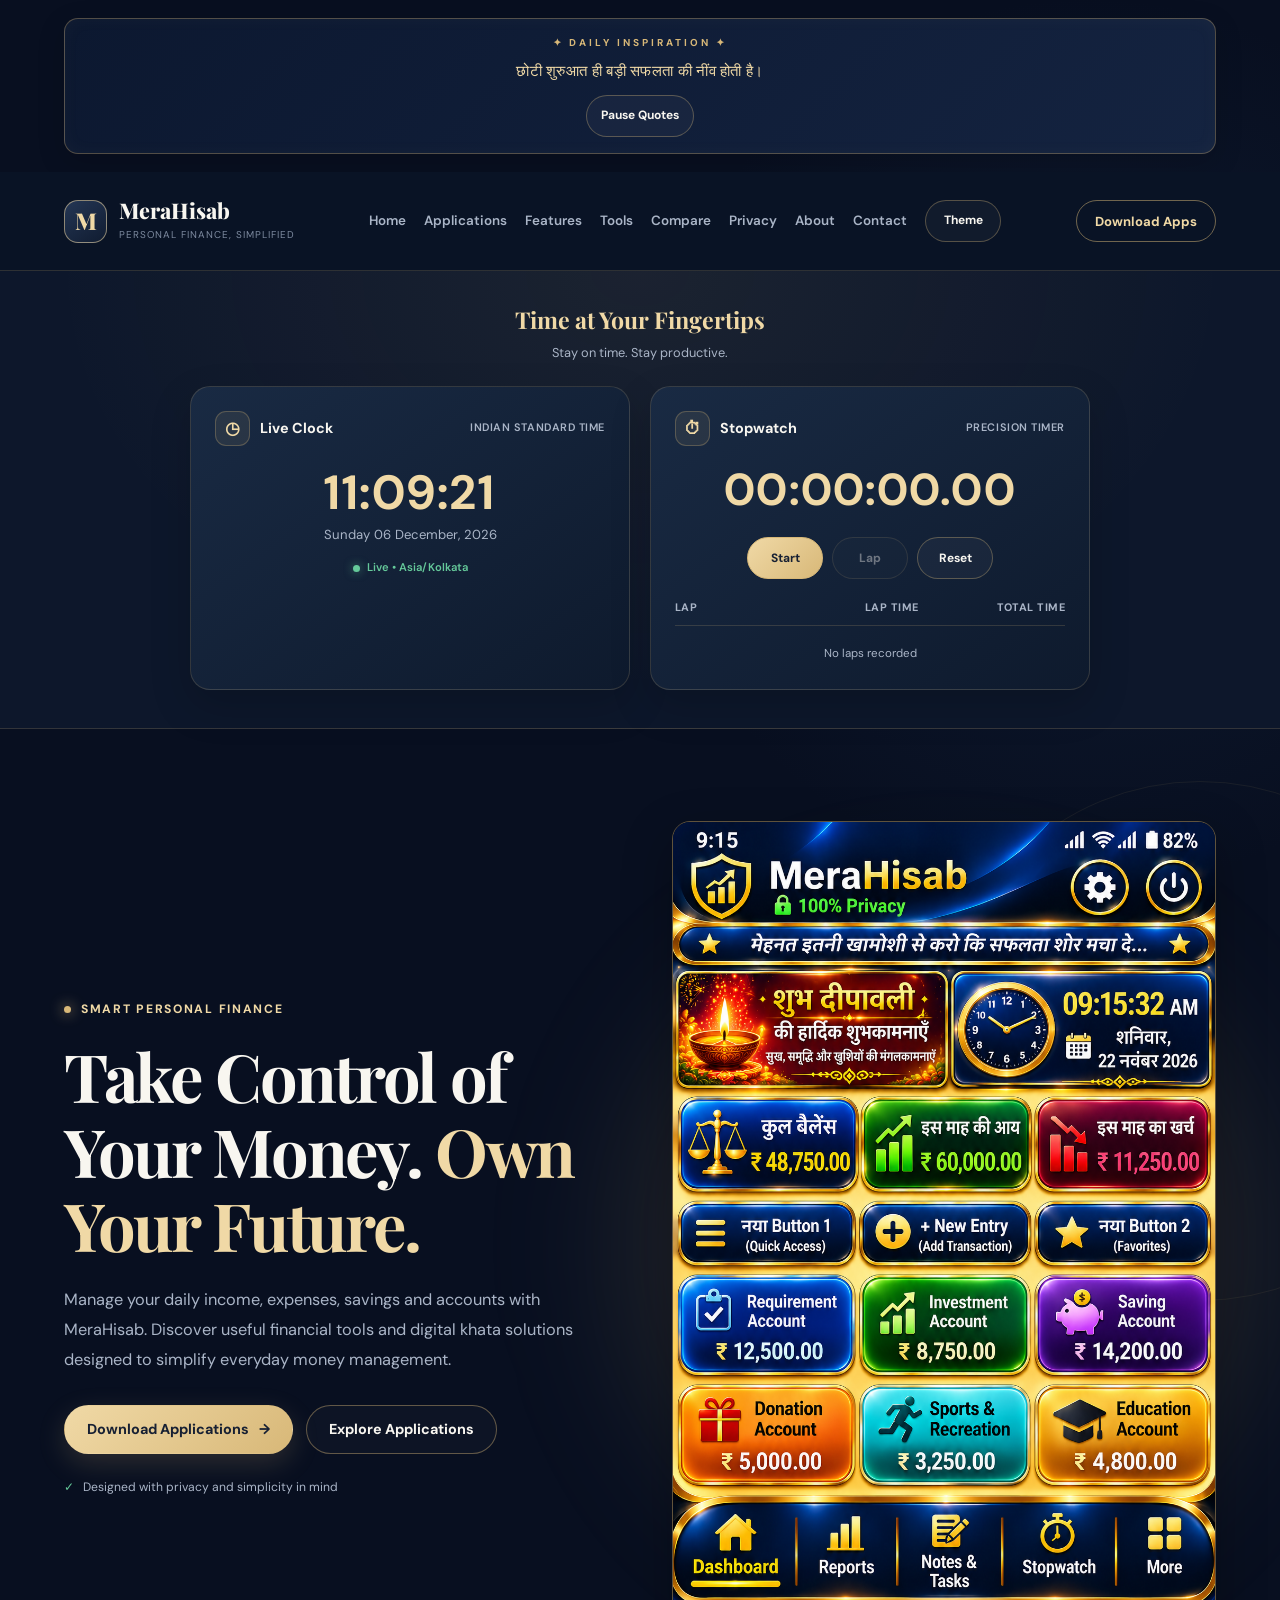
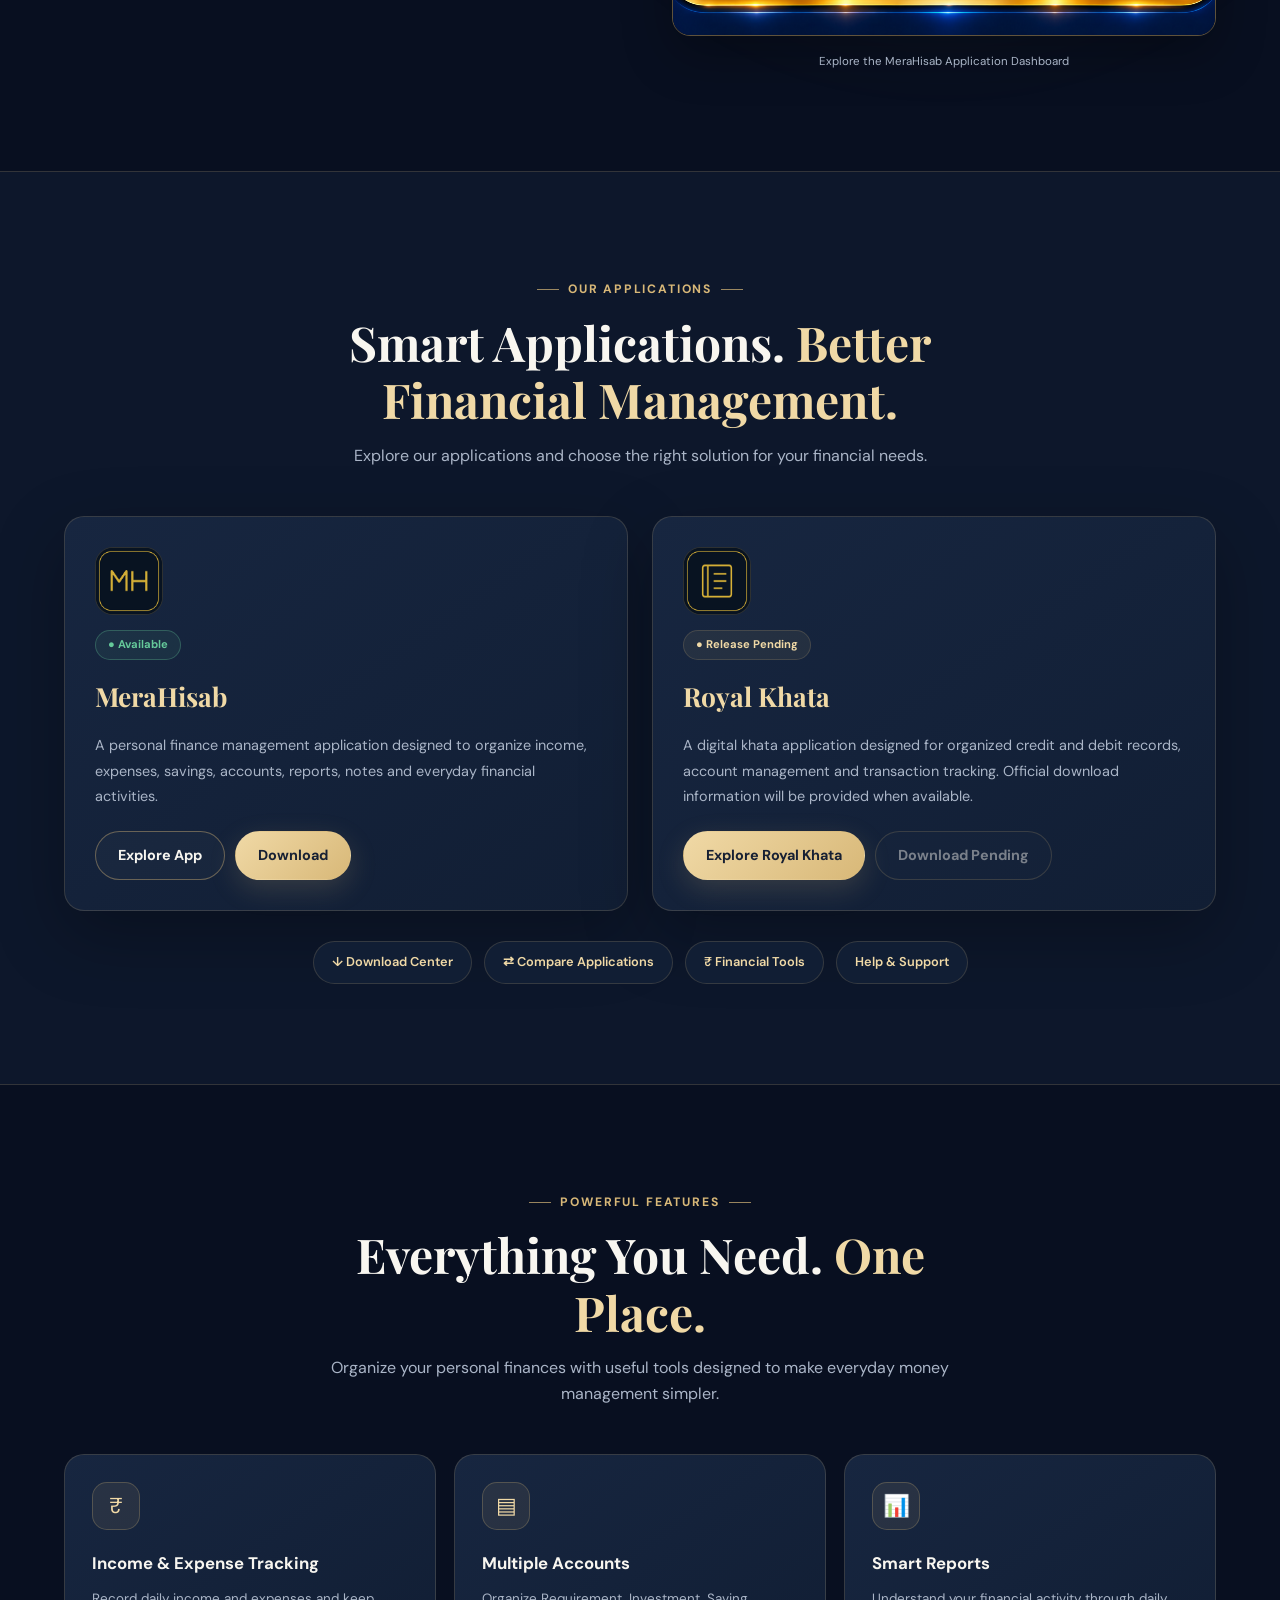
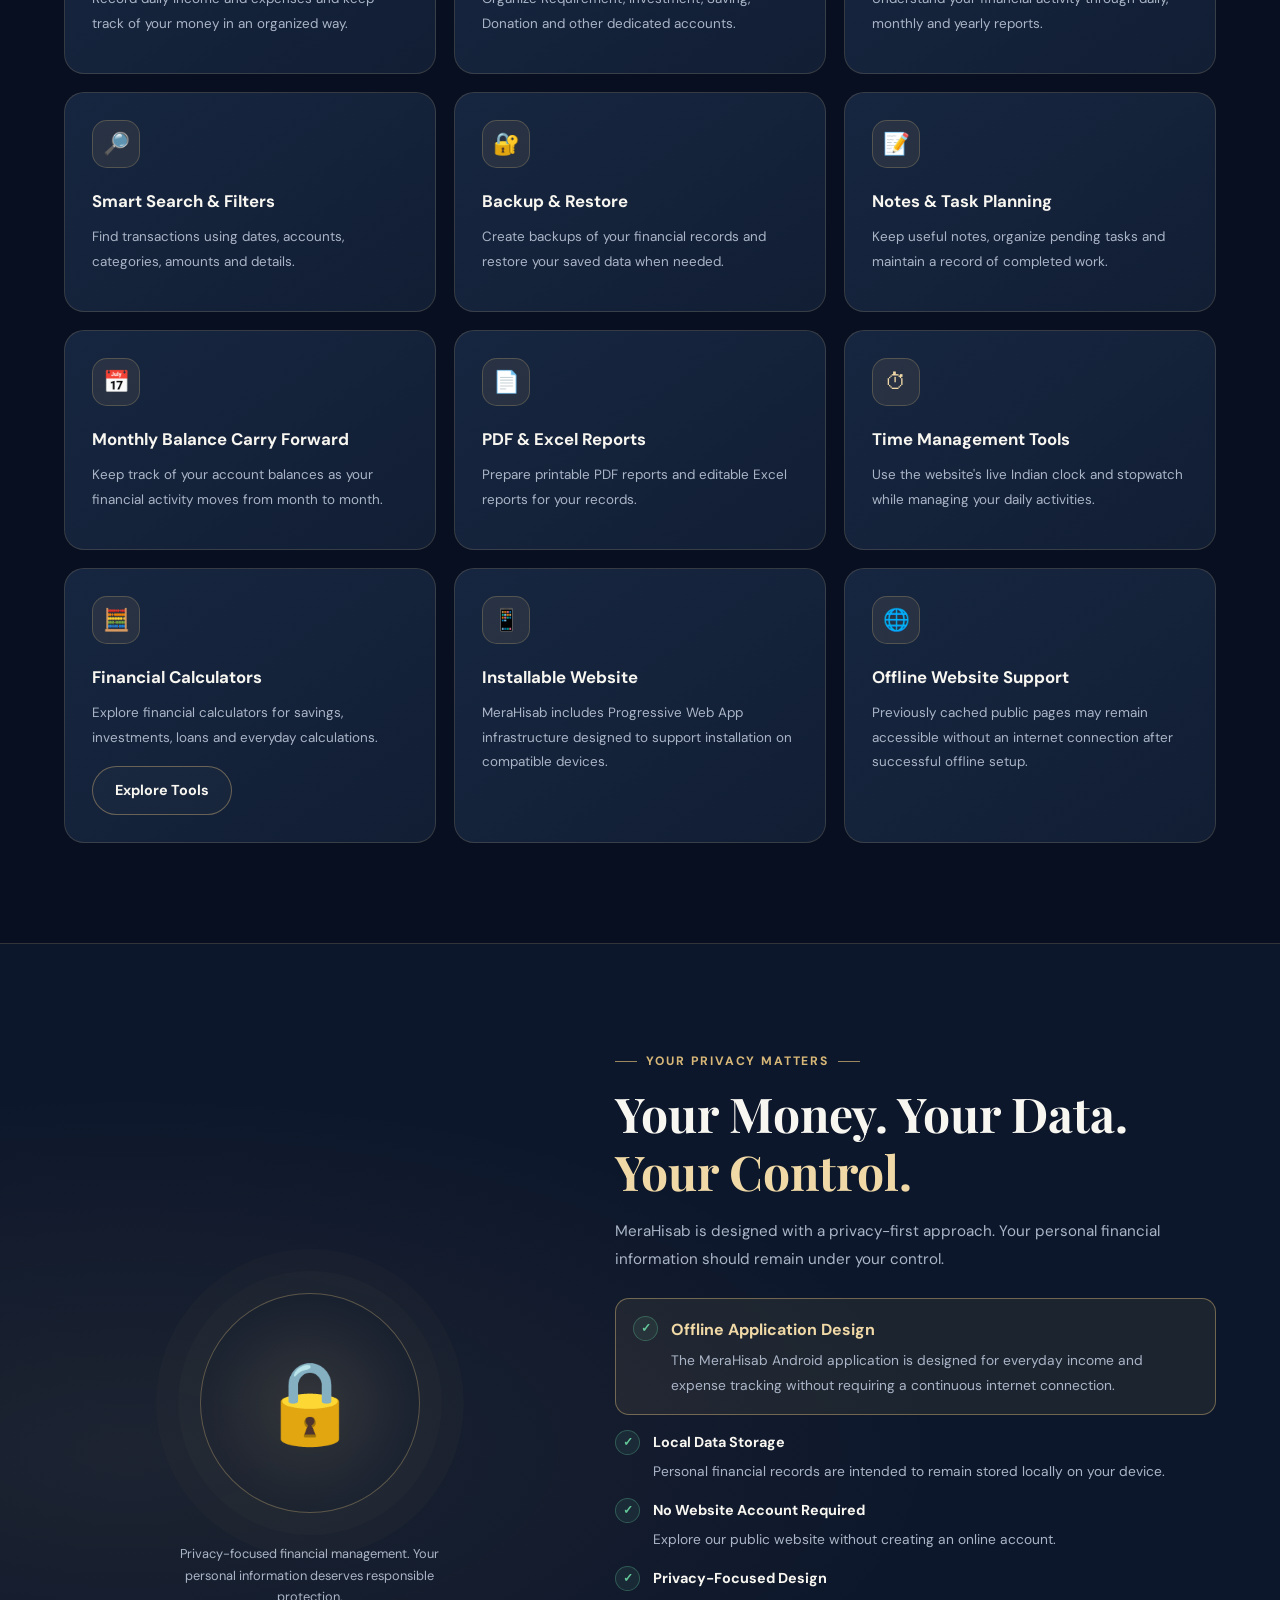
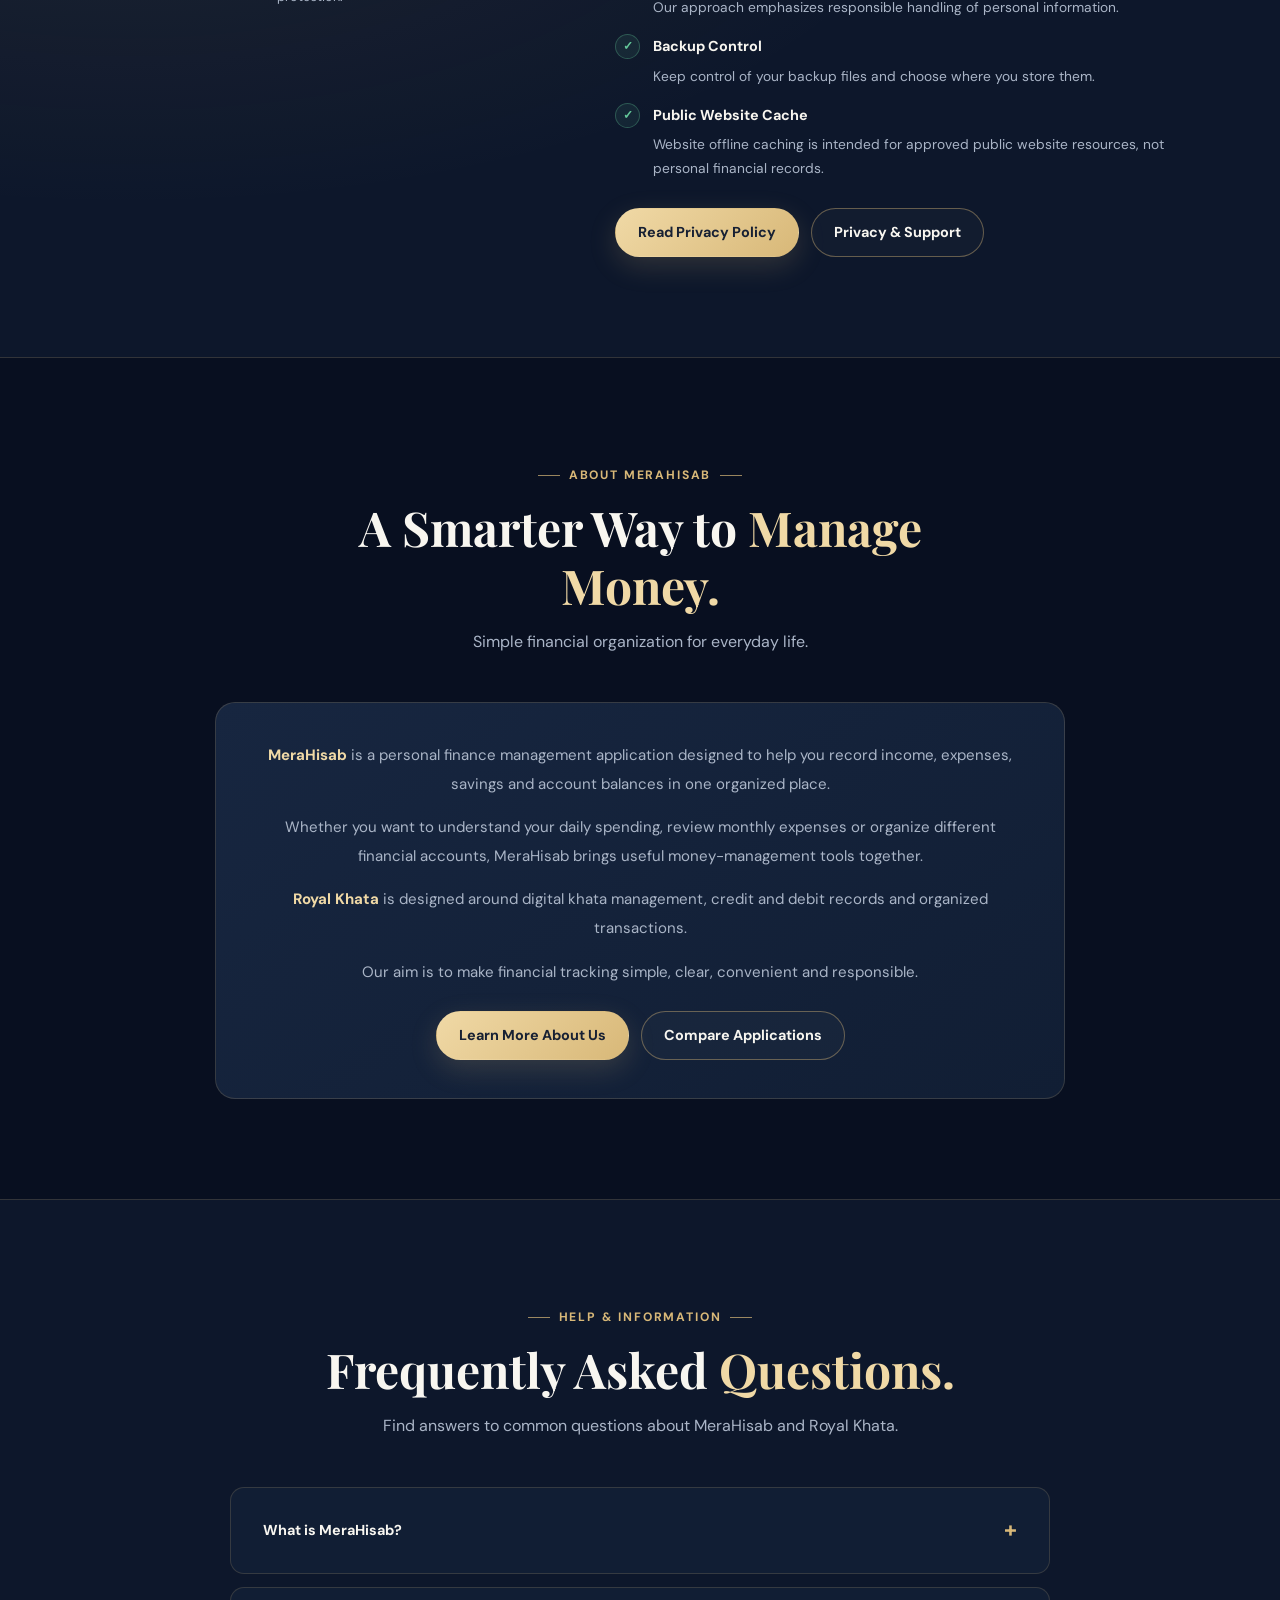
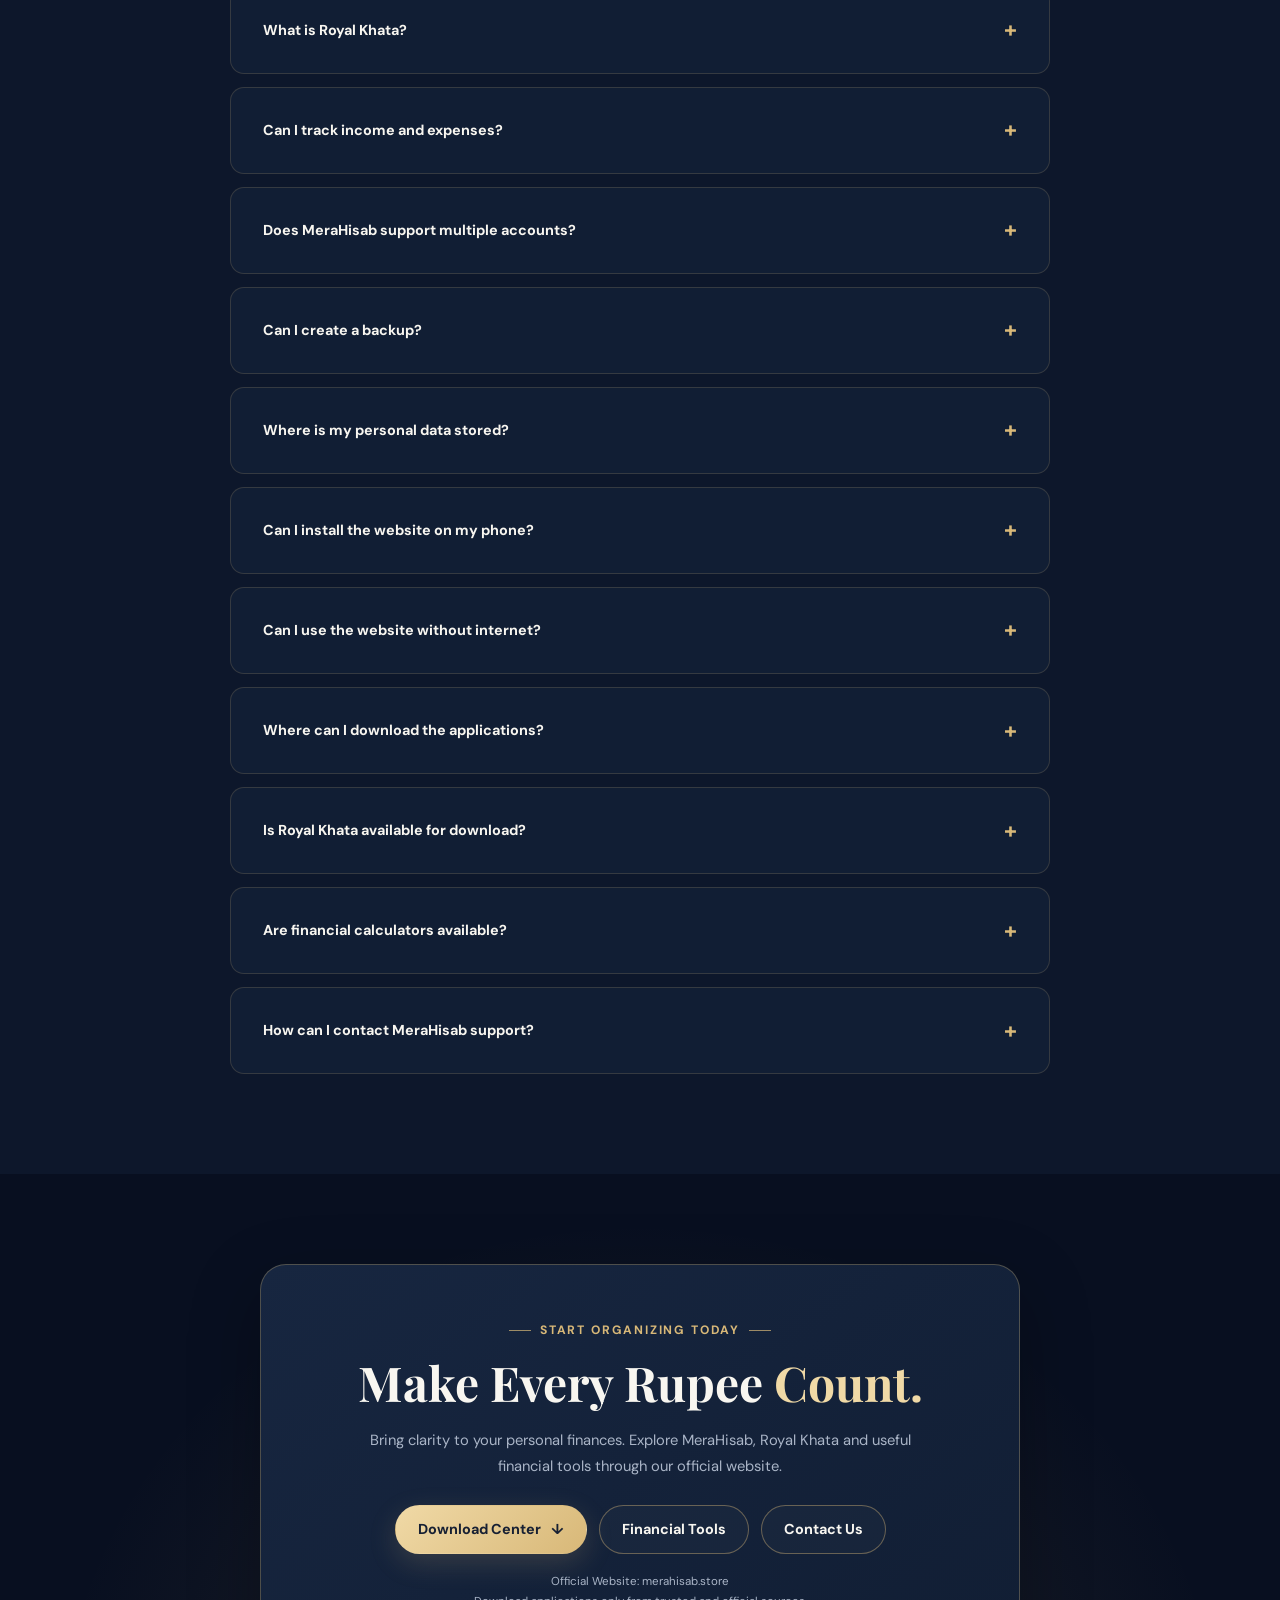
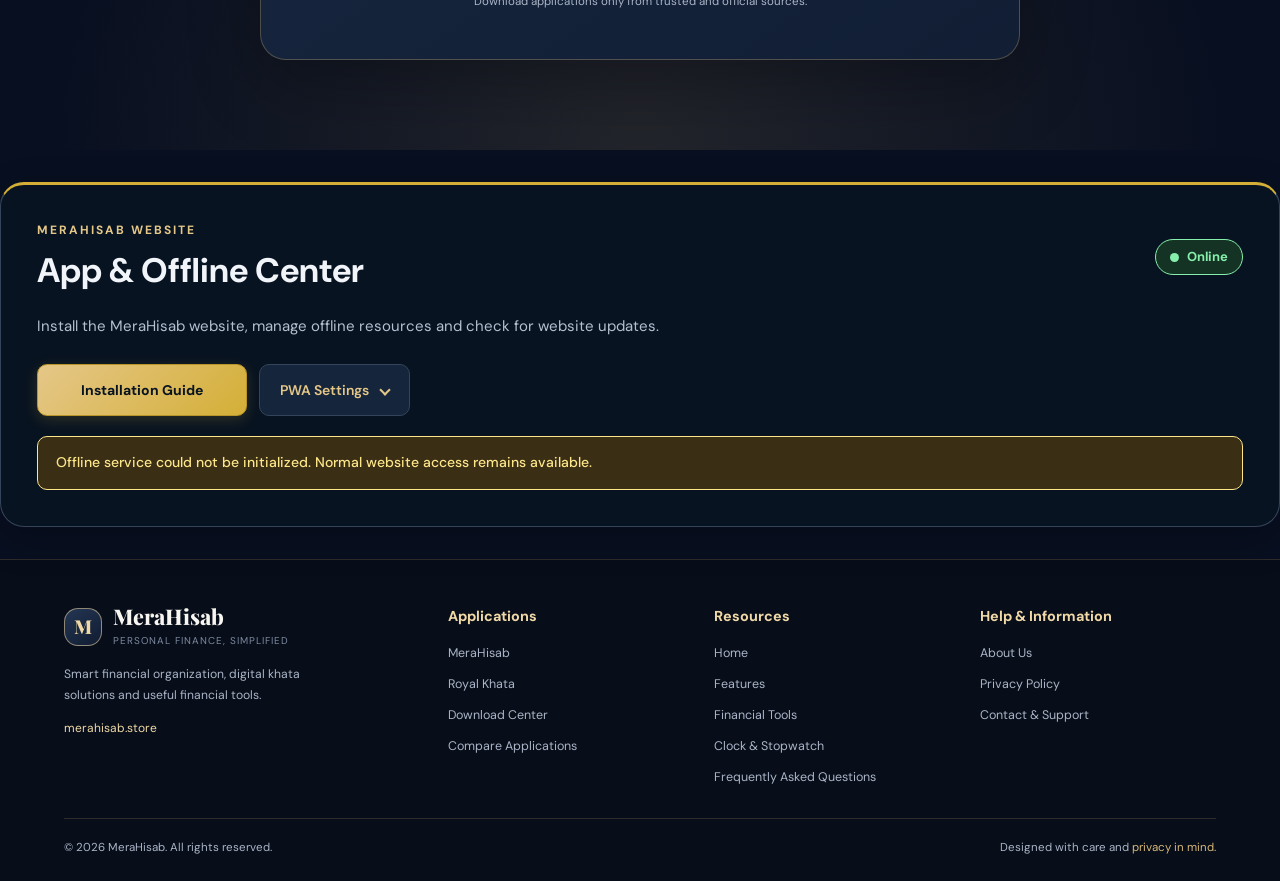
==== commit 47e86981: "Update index.html" ====
--- a/index.html
+++ b/index.html
@@ -1,75 +1,76 @@
-
 <!DOCTYPE html>
-<html lang="en">
-  <!-- =========================================
-     MERAHISAB PWA INTEGRATION
-     Official Domain: merahisab.store
-     ========================================= -->
-
-<!-- PWA Manifest -->
-
-<link rel="manifest"
-      href="/manifest.json">
-
-<!-- Website Application Name -->
-
-<meta name="application-name"
-      content="MeraHisab">
-
-<!-- Android and Browser Theme -->
-
-<meta name="theme-color"
-      content="#081321">
-
-<!-- Apple PWA Configuration -->
-
-<meta name="apple-mobile-web-app-capable"
-      content="yes">
-
-<meta name="apple-mobile-web-app-status-bar-style"
-      content="default">
-
-<meta name="apple-mobile-web-app-title"
-      content="MeraHisab">
-
-<!-- Apple Touch Icon -->
-
-<link rel="apple-touch-icon"
-      href="/icons/icon-192.png">
-
-<!-- Website Application Icon -->
-
-<link rel="icon"
-      type="image/png"
-      sizes="192x192"
-      href="/icons/icon-192.png">
-
-<!-- PWA Premium Stylesheet -->
-
-<link rel="stylesheet"
-      href="/pwa.css">
-
-<!-- PWA Application Engine -->
-
-<script defer
-        src="/pwa.js"></script>
-
-<!-- END OF PWA INTEGRATION -->
+<html lang="en-IN">
 <head>
+
   <meta charset="UTF-8">
   <meta name="viewport" content="width=device-width, initial-scale=1.0">
+
+  <title>MeraHisab — Personal Finance & Digital Khata</title>
+
+  <meta name="description" content="Explore MeraHisab and Royal Khata, personal finance management, digital khata, expense tracking and useful financial tools.">
+
+  <meta name="keywords" content="MeraHisab, Royal Khata, expense tracker, digital khata, personal finance, financial calculator">
+
+  <meta name="author" content="MeraHisab">
+  <meta name="robots" content="index, follow">
+
+  <link rel="canonical" href="https://merahisab.store/">
+
+  <!-- SOCIAL MEDIA SEO -->
+
+  <meta property="og:type" content="website">
+  <meta property="og:site_name" content="MeraHisab">
+  <meta property="og:title" content="MeraHisab — Personal Finance, Simplified">
+  <meta property="og:description" content="Discover MeraHisab, Royal Khata and useful financial management tools.">
+  <meta property="og:url" content="https://merahisab.store/">
+  <meta property="og:image" content="https://merahisab.store/merahisab-dashboard.png">
+  <meta property="og:locale" content="en_IN">
+
+  <meta name="twitter:card" content="summary_large_image">
+  <meta name="twitter:title" content="MeraHisab">
+  <meta name="twitter:description" content="Personal Finance, Simplified">
+  <meta name="twitter:image" content="https://merahisab.store/merahisab-dashboard.png">
+
+  <!-- PWA INTEGRATION -->
+
+  <link rel="manifest" href="/manifest.json">
+
+  <meta name="application-name" content="MeraHisab">
   <meta name="theme-color" content="#080f20">
-
-  <title>MeraHisab — Personal Finance, Simplified</title>
-  <meta name="description" content="MeraHisab is a personal expense tracker designed to help you manage income, expenses, savings and accounts with privacy in mind.">
-  <meta name="keywords" content="MeraHisab, expense tracker, income tracker, personal finance, offline expense manager">
-  <meta name="author" content="MeraHisab">
+  <meta name="mobile-web-app-capable" content="yes">
+
+  <meta name="apple-mobile-web-app-capable" content="yes">
+  <meta name="apple-mobile-web-app-status-bar-style" content="default">
+  <meta name="apple-mobile-web-app-title" content="MeraHisab">
+
+  <link rel="apple-touch-icon" href="/icons/icon-192.png">
+
+  <link rel="icon"
+        type="image/png"
+        sizes="192x192"
+        href="/icons/icon-192.png">
+
+  <link rel="stylesheet" href="/upgrade.css">
+  <link rel="stylesheet" href="/pwa.css">
+
+  <script defer src="/upgrade.js"></script>
+  <script defer src="/pwa.js"></script>
+
+  <!-- FONT CONFIGURATION -->
 
   <link rel="preconnect" href="https://fonts.googleapis.com">
-  <link rel="preconnect" href="https://fonts.gstatic.com" crossorigin>
-  <link href="https://fonts.googleapis.com/css2?family=DM+Sans:wght@400;500;600;700&family=Playfair+Display:wght@600;700;800&display=swap" rel="stylesheet">
+
+  <link rel="preconnect"
+        href="https://fonts.gstatic.com"
+        crossorigin>
+
+  <link href="https://fonts.googleapis.com/css2?family=DM+Sans:wght@400;500;600;700&family=Playfair+Display:wght@600;700;800&display=swap"
+        rel="stylesheet">
+
+  <!-- PREMIUM WEBSITE DESIGN -->
 
   <style>
+
     :root {
       --bg: #080f20;
       --bg2: #0d172b;
@@ -81,35 +82,46 @@
       --white: #f8f6f0;
       --muted: #aab5c7;
       --muted2: #7e8ba1;
-      --line: rgba(216, 184, 120, 0.18);
+      --line: rgba(216,184,120,0.18);
       --green: #65c99a;
       --red: #ed8585;
       --radius: 20px;
       --radius-sm: 13px;
-      --shadow: 0 24px 70px rgba(0, 0, 0, 0.28);
-      --container: 1160px;
+      --shadow: 0 24px 70px rgba(0,0,0,0.28);
+      --container: 1200px;
+    }
+
+    *,
+    *::before,
+    *::after {
+      box-sizing: border-box;
     }
 
     * {
-      box-sizing: border-box;
       margin: 0;
       padding: 0;
     }
 
     html {
+      width: 100%;
       scroll-behavior: smooth;
-      scroll-padding-top: 90px;
+      scroll-padding-top: 110px;
     }
 
     body {
-      min-width: 320px;
+      width: 100%;
+      min-width: 0;
       background:
-        radial-gradient(circle at 85% 5%, rgba(36, 64, 105, 0.22), transparent 28rem),
+        radial-gradient(
+          circle at 85% 5%,
+          rgba(36,64,105,0.22),
+          transparent 28rem
+        ),
         var(--bg);
+
       color: var(--white);
-      font-family: "DM Sans", sans-serif;
+      font-family: "DM Sans", Arial, sans-serif;
       line-height: 1.6;
-      overflow-x: hidden;
     }
 
     a {
@@ -117,13 +129,39 @@
       text-decoration: none;
     }
 
+    button,
+    input,
+    select {
+      font: inherit;
+    }
+
     button {
-      font: inherit;
+      cursor: pointer;
+    }
+
+    img,
+    video,
+    iframe {
+      max-width: 100%;
+    }
+
+    img {
+      height: auto;
+    }
+
+    button:focus-visible,
+    a:focus-visible,
+    summary:focus-visible {
+      outline: 3px solid var(--gold);
+      outline-offset: 4px;
     }
 
     .container {
-      width: min(var(--container), calc(100% - 48px));
+      width: 100%;
+      max-width: var(--container);
       margin-inline: auto;
+      padding-inline: 24px;
+      min-width: 0;
     }
 
     .section {
@@ -139,12 +177,13 @@
     .section-kicker {
       display: inline-flex;
       align-items: center;
+      justify-content: center;
       gap: 9px;
       margin-bottom: 14px;
       color: var(--gold);
       font-size: 0.76rem;
       font-weight: 700;
-      letter-spacing: 0.17em;
+      letter-spacing: 0.15em;
       text-transform: uppercase;
     }
 
@@ -160,8 +199,8 @@
     .section-heading h2 {
       margin-bottom: 14px;
       color: var(--white);
-      font-family: "Playfair Display", serif;
-      font-size: clamp(2rem, 4vw, 3rem);
+      font-family: "Playfair Display", Georgia, serif;
+      font-size: clamp(2rem,4vw,3rem);
       line-height: 1.2;
     }
 
@@ -183,10 +222,10 @@
       padding: 12px 22px;
       border: 1px solid transparent;
       border-radius: 999px;
-      cursor: pointer;
       font-size: 0.9rem;
       font-weight: 700;
-      transition: transform 0.25s ease, background 0.25s ease, border-color 0.25s ease;
+      text-align: center;
+      transition: 0.25s ease;
     }
 
     .btn:hover {
@@ -194,9 +233,15 @@
     }
 
     .btn-primary {
-      background: linear-gradient(135deg, var(--gold2), var(--gold));
+      background: linear-gradient(
+        135deg,
+        var(--gold2),
+        var(--gold)
+      );
+
       color: #172033;
-      box-shadow: 0 9px 28px rgba(216, 184, 120, 0.18);
+      box-shadow:
+        0 9px 28px rgba(216,184,120,0.18);
     }
 
     .btn-primary:hover {
@@ -204,14 +249,487 @@
     }
 
     .btn-secondary {
-      border-color: rgba(216, 184, 120, 0.42);
-      background: rgba(255, 255, 255, 0.025);
+      border-color: rgba(216,184,120,0.42);
+      background: rgba(255,255,255,0.025);
       color: var(--white);
     }
 
     .btn-secondary:hover {
       border-color: var(--gold);
-      background: rgba(216, 184, 120, 0.08);
+      background: rgba(216,184,120,0.08);
+    }
+
+    .btn:disabled {
+      opacity: 0.45;
+      cursor: not-allowed;
+      transform: none;
+    }
+
+    /* PREMIUM HEADER */
+
+    .header {
+      position: sticky;
+      top: 0;
+      width: 100%;
+      z-index: 1000;
+      background: rgba(10,20,38,0.97);
+      backdrop-filter: blur(16px);
+      -webkit-backdrop-filter: blur(16px);
+      border-bottom: 1px solid var(--line);
+    }
+
+    .header-inner {
+      display: flex;
+      min-height: 82px;
+      align-items: center;
+      justify-content: space-between;
+      flex-wrap: wrap;
+      gap: 16px;
+      padding-top: 12px;
+      padding-bottom: 12px;
+    }
+
+    .brand {
+      display: inline-flex;
+      align-items: center;
+      flex-shrink: 0;
+      gap: 12px;
+    }
+
+    .brand-mark {
+      display: grid;
+      width: 43px;
+      height: 43px;
+      flex-shrink: 0;
+      place-items: center;
+      border: 1px solid rgba(240,217,166,0.55);
+      border-radius: 14px;
+
+      background: linear-gradient(
+        145deg,
+        #243654,
+        #101c31
+      );
+
+      color: var(--gold2);
+      font-family: "Playfair Display", Georgia, serif;
+      font-size: 1.45rem;
+      font-weight: 800;
+    }
+
+    .brand-name {
+      display: block;
+      color: var(--white);
+      font-family: "Playfair Display", Georgia, serif;
+      font-size: 1.35rem;
+      font-weight: 800;
+      line-height: 1.1;
+    }
+
+    .brand-tag {
+      display: block;
+      margin-top: 4px;
+      color: var(--muted2);
+      font-size: 0.62rem;
+      letter-spacing: 0.1em;
+      text-transform: uppercase;
+    }
+
+    .nav {
+      display: flex;
+      min-width: 0;
+      align-items: center;
+      justify-content: flex-end;
+      flex-wrap: wrap;
+      gap: 18px;
+    }
+
+    .nav a {
+      color: var(--muted);
+      font-size: 0.84rem;
+      font-weight: 600;
+      transition: color 0.2s ease;
+    }
+
+    .nav a:hover {
+      color: var(--gold2);
+    }
+
+    .nav-cta {
+      display: inline-flex;
+      min-height: 42px;
+      align-items: center;
+      justify-content: center;
+      padding: 9px 18px;
+      border: 1px solid rgba(216,184,120,0.5);
+      border-radius: 999px;
+      color: var(--gold2);
+      font-size: 0.82rem;
+      font-weight: 700;
+    }
+
+    .nav-cta:hover {
+      background: rgba(216,184,120,0.1);
+    }
+
+    /* END OF PART 1 */
+
+
+
+    
+    /* =====================================
+       PREMIUM MOTIVATIONAL TICKER
+       ===================================== */
+
+    .motivation-ticker {
+      position: relative;
+      width: calc(100% - 32px);
+      max-width: 1152px;
+      margin: 18px auto;
+      padding: 16px 20px;
+      overflow: hidden;
+      text-align: center;
+
+      background: linear-gradient(
+        135deg,
+        #0c1830,
+        #142340
+      );
+
+      border: 1px solid rgba(212,175,110,0.35);
+      border-radius: 14px;
+
+      box-shadow:
+        0 8px 28px rgba(0,0,0,0.16),
+        inset 0 0 18px rgba(212,175,110,0.04);
+    }
+
+    .motivation-label {
+      margin-bottom: 8px;
+      color: var(--gold);
+      font-size: 10px;
+      font-weight: 700;
+      letter-spacing: 3px;
+      text-transform: uppercase;
+    }
+
+    .motivation-text {
+      min-height: 26px;
+      color: var(--gold2);
+      font-size: 15px;
+      font-weight: 500;
+      line-height: 1.7;
+      letter-spacing: 0.3px;
+      overflow-wrap: anywhere;
+
+      opacity: 1;
+      transform: translateY(0);
+
+      transition:
+        opacity 0.55s ease,
+        transform 0.55s ease;
+    }
+
+    .motivation-text.fade-out {
+      opacity: 0;
+      transform: translateY(8px);
+    }
+
+    /* =====================================
+       TIME MANAGEMENT TOOLS
+       ===================================== */
+
+    .time-tools-section {
+      position: relative;
+      padding: 30px 0 38px;
+      border-bottom: 1px solid var(--line);
+
+      background:
+        radial-gradient(
+          ellipse at 50% 0%,
+          rgba(216,184,120,0.07),
+          transparent 65%
+        ),
+        var(--bg2);
+    }
+
+    .time-tools-heading {
+      margin-bottom: 22px;
+      text-align: center;
+    }
+
+    .time-tools-heading h2 {
+      margin-bottom: 5px;
+      color: var(--gold2);
+      font-family: "Playfair Display", Georgia, serif;
+      font-size: 1.45rem;
+    }
+
+    .time-tools-heading p {
+      color: var(--muted);
+      font-size: 0.8rem;
+    }
+
+    .time-tools-grid {
+      display: grid;
+      grid-template-columns:
+        repeat(2,minmax(0,1fr));
+      align-items: stretch;
+      gap: 20px;
+      width: 100%;
+      max-width: 900px;
+      margin-inline: auto;
+    }
+
+    .time-card {
+      min-width: 0;
+      padding: 24px;
+      border: 1px solid var(--line);
+      border-radius: var(--radius);
+
+      background: linear-gradient(
+        145deg,
+        #192a43,
+        #0e1a2d
+      );
+
+      box-shadow:
+        0 16px 40px rgba(0,0,0,0.17);
+    }
+
+    .time-card-top {
+      display: flex;
+      align-items: center;
+      justify-content: space-between;
+      flex-wrap: wrap;
+      gap: 10px;
+      margin-bottom: 18px;
+    }
+
+    .time-card-title {
+      display: flex;
+      align-items: center;
+      gap: 10px;
+      color: var(--white);
+      font-size: 0.9rem;
+      font-weight: 700;
+    }
+
+    .time-card-icon {
+      display: grid;
+      width: 35px;
+      height: 35px;
+      flex-shrink: 0;
+      place-items: center;
+      border: 1px solid rgba(216,184,120,0.28);
+      border-radius: 11px;
+      background: rgba(216,184,120,0.09);
+      color: var(--gold2);
+      font-size: 1.05rem;
+    }
+
+    .time-zone {
+      color: var(--muted);
+      font-size: 0.68rem;
+      font-weight: 600;
+      letter-spacing: 0.05em;
+    }
+
+    /* LIVE INDIAN CLOCK */
+
+    .live-time {
+      margin: 8px 0 3px;
+      color: var(--gold2);
+      font-size: clamp(1.7rem,5vw,3rem);
+      font-weight: 700;
+      letter-spacing: 0.045em;
+      line-height: 1.2;
+      text-align: center;
+      font-variant-numeric: tabular-nums;
+    }
+
+    .live-date {
+      margin-bottom: 14px;
+      color: var(--muted);
+      font-size: 0.82rem;
+      text-align: center;
+    }
+
+    .clock-status {
+      display: flex;
+      align-items: center;
+      justify-content: center;
+      gap: 7px;
+      color: var(--green);
+      font-size: 0.7rem;
+      font-weight: 600;
+    }
+
+    .clock-status-dot {
+      width: 7px;
+      height: 7px;
+      flex-shrink: 0;
+      border-radius: 50%;
+      background: var(--green);
+
+      box-shadow:
+        0 0 10px rgba(101,201,154,0.6);
+    }
+
+    /* =====================================
+       PREMIUM STOPWATCH
+       ===================================== */
+
+    .stopwatch-display {
+      margin: 12px 0 20px;
+      color: var(--gold2);
+      font-size: clamp(1.6rem,5vw,2.8rem);
+      font-weight: 700;
+      letter-spacing: 0.025em;
+      line-height: 1.2;
+      text-align: center;
+      font-variant-numeric: tabular-nums;
+    }
+
+    .stopwatch-buttons {
+      display: flex;
+      flex-wrap: wrap;
+      align-items: center;
+      justify-content: center;
+      gap: 9px;
+    }
+
+    .timer-btn {
+      min-width: 76px;
+      min-height: 42px;
+      padding: 8px 14px;
+      border: 1px solid rgba(216,184,120,0.35);
+      border-radius: 999px;
+      background: rgba(255,255,255,0.035);
+      color: var(--white);
+      font-size: 0.75rem;
+      font-weight: 700;
+      transition: 0.2s ease;
+    }
+
+    .timer-btn:hover:not(:disabled) {
+      border-color: var(--gold);
+      background: rgba(216,184,120,0.12);
+    }
+
+    .timer-btn.start {
+      border-color: var(--gold);
+
+      background: linear-gradient(
+        135deg,
+        var(--gold2),
+        var(--gold)
+      );
+
+      color: #172033;
+    }
+
+    .timer-btn:disabled {
+      cursor: not-allowed;
+      opacity: 0.4;
+    }
+
+    .lap-heading {
+      display: grid;
+      grid-template-columns: 0.7fr 1fr 1fr;
+      gap: 8px;
+      margin-top: 20px;
+      padding-bottom: 8px;
+      border-bottom: 1px solid var(--line);
+      color: var(--muted);
+      font-size: 0.68rem;
+      font-weight: 700;
+      letter-spacing: 0.04em;
+      text-transform: uppercase;
+    }
+
+    .lap-heading span:not(:first-child) {
+      text-align: right;
+    }
+
+    .lap-list {
+      display: flex;
+      max-height: 150px;
+      flex-direction: column;
+      gap: 7px;
+      overflow-y: auto;
+      padding-top: 9px;
+      scrollbar-width: thin;
+      scrollbar-color: var(--gold) transparent;
+    }
+
+    .lap-row {
+      display: grid;
+      grid-template-columns: 0.7fr 1fr 1fr;
+      gap: 8px;
+      padding: 7px 0;
+      border-bottom: 1px solid var(--line);
+      color: var(--muted);
+      font-size: 0.72rem;
+      font-variant-numeric: tabular-nums;
+    }
+
+    .lap-row span:nth-child(2),
+    .lap-row span:nth-child(3) {
+      text-align: right;
+    }
+
+    .lap-row span:last-child {
+      color: var(--gold2);
+    }
+
+    .lap-empty {
+      padding: 10px 0 2px;
+      color: var(--muted);
+      font-size: 0.72rem;
+      text-align: center;
+    }
+
+    /* =====================================
+       PREMIUM HERO SECTION
+       ===================================== */
+
+    .hero {
+      position: relative;
+      padding: 92px 0 100px;
+      overflow: hidden;
+    }
+
+    .hero::before {
+      position: absolute;
+      top: 5%;
+      right: -180px;
+      width: 520px;
+      height: 520px;
+      border: 1px solid rgba(216,184,120,0.08);
+      border-radius: 50%;
+      content: "";
+      pointer-events: none;
+    }
+
+    .hero-grid {
+      position: relative;
+      display: grid;
+
+      grid-template-columns:
+        minmax(0,1.02fr)
+        minmax(0,0.98fr);
+
+      align-items: center;
+      gap: 42px;
+    }
+
+    .hero-grid > * {
+      min-width: 0;
+    }
+
+    .hero-content {
+      min-width: 0;
     }
 
     .eyebrow {
@@ -222,366 +740,28 @@
       color: var(--gold2);
       font-size: 0.76rem;
       font-weight: 700;
-      letter-spacing: 0.16em;
+      letter-spacing: 0.14em;
       text-transform: uppercase;
     }
 
     .eyebrow-dot {
       width: 7px;
       height: 7px;
+      flex-shrink: 0;
       border-radius: 50%;
       background: var(--gold);
       box-shadow: 0 0 14px var(--gold);
-    }
-
-    /* HEADER */
-   
-.header {
-  position: sticky;
-  top: 0;
-  left: 0;
-  width: 100%;
-  z-index: 9999;
-  background: rgba(10, 20, 38, 0.97);
-  backdrop-filter: blur(16px);
-  -webkit-backdrop-filter: blur(16px);
-  border-bottom: 1px solid rgba(201, 164, 91, 0.22);
-}
-
-
-    .header-inner {
-      display: flex;
-      min-height: 82px;
-      align-items: center;
-      justify-content: space-between;
-      gap: 24px;
-    }
-
-    .brand {
-      display: inline-flex;
-      flex-shrink: 0;
-      align-items: center;
-      gap: 12px;
-    }
-
-    .brand-mark {
-      display: grid;
-      width: 43px;
-      height: 43px;
-      place-items: center;
-      border: 1px solid rgba(240, 217, 166, 0.55);
-      border-radius: 14px;
-      background: linear-gradient(145deg, #243654, #101c31);
-      color: var(--gold2);
-      font-family: "Playfair Display", serif;
-      font-size: 1.45rem;
-      font-weight: 800;
-      box-shadow: 0 5px 22px rgba(0, 0, 0, 0.2);
-    }
-
-    .brand-name {
-      display: block;
-      color: var(--white);
-      font-family: "Playfair Display", serif;
-      font-size: 1.35rem;
-      font-weight: 800;
-      line-height: 1.1;
-    }
-
-    .brand-tag {
-      display: block;
-      margin-top: 4px;
-      color: var(--muted2);
-      font-size: 0.62rem;
-      letter-spacing: 0.13em;
-      text-transform: uppercase;
-    }
-
-    .nav {
-      display: flex;
-      align-items: center;
-      justify-content: flex-end;
-      gap: 23px;
-    }
-
-    .nav a:not(.nav-cta) {
-      color: var(--muted);
-      font-size: 0.84rem;
-      font-weight: 600;
-      transition: color 0.2s ease;
-    }
-
-    .nav a:not(.nav-cta):hover {
-      color: var(--gold2);
-    }
-
-    .nav-cta {
-      display: inline-flex;
-      min-height: 42px;
-      align-items: center;
-      justify-content: center;
-      padding: 9px 18px;
-      border: 1px solid rgba(216, 184, 120, 0.5);
-      border-radius: 999px;
-      color: var(--gold2);
-      font-size: 0.82rem;
-      font-weight: 700;
-      transition: background 0.2s ease;
-    }
-
-    .nav-cta:hover {
-      background: rgba(216, 184, 120, 0.1);
-    }
-
-     
-    /* TIME TOOLS SECTION */
-    .time-tools-section {
-      position: relative;
-      padding: 34px 0 42px;
-      border-bottom: 1px solid var(--line);
-      background:
-        radial-gradient(ellipse at 50% 0%, rgba(216, 184, 120, 0.07), transparent 65%),
-        var(--bg2);
-    }
-
-    .time-tools-heading {
-      margin-bottom: 22px;
-      text-align: center;
-    }
-
-    .time-tools-heading h2 {
-      margin-bottom: 5px;
-      color: var(--gold2);
-      font-family: "Playfair Display", serif;
-      font-size: 1.45rem;
-    }
-
-    .time-tools-heading p {
-      color: var(--muted2);
-      font-size: 0.78rem;
-    }
-
-    .time-tools-grid {
-      display: grid;
-      grid-template-columns: repeat(2, minmax(0, 1fr));
-      gap: 20px;
-      max-width: 900px;
-      margin: auto;
-    }
-
-    .time-card {
-      min-width: 0;
-      padding: 24px;
-      border: 1px solid var(--line);
-      border-radius: var(--radius);
-      background: linear-gradient(145deg, rgba(25, 42, 67, 0.96), rgba(14, 26, 45, 0.98));
-      box-shadow: 0 16px 40px rgba(0, 0, 0, 0.17);
-    }
-
-    .time-card-top {
-      display: flex;
-      align-items: center;
-      justify-content: space-between;
-      gap: 10px;
-      margin-bottom: 18px;
-    }
-
-    .time-card-title {
-      display: flex;
-      align-items: center;
-      gap: 10px;
-      color: var(--white);
-      font-size: 0.9rem;
-      font-weight: 700;
-    }
-
-    .time-card-icon {
-      display: grid;
-      width: 35px;
-      height: 35px;
-      flex-shrink: 0;
-      place-items: center;
-      border: 1px solid rgba(216, 184, 120, 0.28);
-      border-radius: 11px;
-      background: rgba(216, 184, 120, 0.09);
-      color: var(--gold2);
-      font-size: 1.05rem;
-    }
-
-    .time-zone {
-      color: var(--muted2);
-      font-size: 0.68rem;
-      font-weight: 600;
-      letter-spacing: 0.05em;
-    }
-
-    .live-time {
-      margin: 8px 0 3px;
-      color: var(--gold2);
-      font-size: clamp(2.1rem, 5vw, 3rem);
-      font-weight: 700;
-      letter-spacing: 0.045em;
-      line-height: 1.2;
-      text-align: center;
-      font-variant-numeric: tabular-nums;
-    }
-
-    .live-date {
-      margin-bottom: 14px;
-      color: var(--muted);
-      font-size: 0.82rem;
-      text-align: center;
-    }
-
-    .clock-status {
-      display: flex;
-      align-items: center;
-      justify-content: center;
-      gap: 7px;
-      color: var(--green);
-      font-size: 0.7rem;
-      font-weight: 600;
-    }
-
-    .clock-status-dot {
-      width: 7px;
-      height: 7px;
-      border-radius: 50%;
-      background: var(--green);
-      box-shadow: 0 0 10px rgba(101, 201, 154, 0.6);
-    }
-
-    .stopwatch-display {
-      margin: 12px 0 20px;
-      color: var(--gold2);
-      font-size: clamp(2rem, 5vw, 2.8rem);
-      font-weight: 700;
-      letter-spacing: 0.045em;
-      line-height: 1.2;
-      text-align: center;
-      font-variant-numeric: tabular-nums;
-    }
-
-    .stopwatch-buttons {
-      display: flex;
-      flex-wrap: wrap;
-      align-items: center;
-      justify-content: center;
-      gap: 9px;
-    }
-
-    .timer-btn {
-      min-width: 76px;
-      min-height: 37px;
-      padding: 8px 14px;
-      border: 1px solid rgba(216, 184, 120, 0.35);
-      border-radius: 999px;
-      background: rgba(255, 255, 255, 0.035);
-      color: var(--white);
-      cursor: pointer;
-      font-size: 0.75rem;
-      font-weight: 700;
-      transition: 0.2s ease;
-    }
-
-    .timer-btn:hover:not(:disabled) {
-      border-color: var(--gold);
-      background: rgba(216, 184, 120, 0.12);
-    }
-
-    .timer-btn.start {
-      border-color: var(--gold);
-            background: linear-gradient(135deg, var(--gold2), var(--gold));
-      color: #172033;
-    }
-
-    .timer-btn:disabled {
-      cursor: not-allowed;
-      opacity: 0.35;
-    }
-
-    .lap-heading {
-      display: flex;
-      justify-content: space-between;
-      margin-top: 20px;
-      padding-bottom: 8px;
-      border-bottom: 1px solid var(--line);
-      color: var(--muted);
-      font-size: 0.68rem;
-      font-weight: 700;
-      letter-spacing: 0.06em;
-      text-transform: uppercase;
-    }
-
-    .lap-list {
-      display: flex;
-      max-height: 112px;
-      flex-direction: column;
-      gap: 7px;
-      overflow-y: auto;
-      padding-top: 9px;
-    }
-
-    .lap-row {
-      display: grid;
-      grid-template-columns: 0.7fr 1fr 1fr;
-      gap: 8px;
-      color: var(--muted);
-      font-size: 0.72rem;
-      font-variant-numeric: tabular-nums;
-    }
-
-    .lap-row span:nth-child(2),
-    .lap-row span:nth-child(3) {
-      text-align: right;
-    }
-
-    .lap-row span:last-child {
-      color: var(--gold2);
-    }
-
-    .lap-empty {
-      padding: 10px 0 2px;
-      color: var(--muted2);
-      font-size: 0.72rem;
-      text-align: center;
-    }
-
-    /* HERO SECTION */
-    .hero {
-      position: relative;
-      padding: 92px 0 100px;
-      overflow: hidden;
-    }
-
-    .hero::before {
-      position: absolute;
-      top: 5%;
-      right: -180px;
-      width: 520px;
-      height: 520px;
-      border: 1px solid rgba(216, 184, 120, 0.08);
-      border-radius: 50%;
-      content: "";
-      pointer-events: none;
-    }
-
-    .hero-grid {
-      position: relative;
-      display: grid;
-      grid-template-columns: 1.02fr 0.98fr;
-      align-items: center;
-      gap: 58px;
     }
 
     .hero h1 {
       max-width: 650px;
       margin-bottom: 22px;
       color: var(--white);
-      font-family: "Playfair Display", serif;
-      font-size: clamp(2.7rem, 5.2vw, 4.55rem);
+      font-family: "Playfair Display", Georgia, serif;
+      font-size: clamp(2.4rem,5.2vw,4.55rem);
       line-height: 1.12;
       letter-spacing: -0.035em;
+      overflow-wrap: break-word;
     }
 
     .hero-description {
@@ -603,7 +783,7 @@
       display: flex;
       align-items: center;
       gap: 9px;
-      color: var(--muted2);
+      color: var(--muted);
       font-size: 0.76rem;
     }
 
@@ -611,10 +791,15 @@
       color: var(--green);
     }
 
-    /* DASHBOARD PREVIEW */
+    /* =====================================
+       REAL MERAHISAB DASHBOARD PREVIEW
+       ===================================== */
+
     .preview-wrap {
       position: relative;
-      max-width: 510px;
+      width: 100%;
+      min-width: 0;
+      max-width: 650px;
       margin-inline: auto;
     }
 
@@ -622,235 +807,226 @@
       position: absolute;
       inset: 12% -8%;
       border-radius: 50%;
-      background: rgba(216, 184, 120, 0.13);
+      background: rgba(216,184,120,0.13);
       filter: blur(70px);
       pointer-events: none;
     }
 
-    .dashboard {
+    .dashboard-download-link {
       position: relative;
-      padding: 25px;
-      border: 1px solid rgba(216, 184, 120, 0.3);
-      border-radius: 25px;
-      background: linear-gradient(145deg, #182943, #0d192d);
-      box-shadow: var(--shadow);
-    }
-
-    .dash-top {
-      display: flex;
-      align-items: center;
-      justify-content: space-between;
-      gap: 12px;
-      margin-bottom: 22px;
-    }
-
-    .dash-logo {
-      display: flex;
-      align-items: center;
-      gap: 9px;
-      color: var(--gold2);
-      font-family: "Playfair Display", serif;
-      font-size: 1.05rem;
-      font-weight: 700;
-    }
-
-    .dash-logo-mark {
+      display: block;
+      width: 100%;
+      border-radius: 18px;
+    }
+
+    .real-dashboard-image {
+      position: relative;
+      display: block;
+      width: 100%;
+      max-width: 650px;
+      height: auto;
+      margin-inline: auto;
+      border-radius: 18px;
+      border: 1px solid rgba(201,164,91,0.45);
+
+      box-shadow:
+        0 18px 50px rgba(0,0,0,0.30);
+
+      transition:
+        transform 0.3s ease,
+        box-shadow 0.3s ease;
+    }
+
+    .dashboard-download-link:hover
+    .real-dashboard-image {
+      transform: translateY(-4px);
+
+      box-shadow:
+        0 24px 60px rgba(0,0,0,0.40);
+    }
+
+    .preview-caption {
+      position: relative;
+      margin-top: 17px;
+      color: var(--muted);
+      font-size: 0.72rem;
+      text-align: center;
+    }
+
+    /* =====================================
+       APPLICATION DISCOVERY SECTION
+       ===================================== */
+
+    .apps-section {
+      border-top: 1px solid var(--line);
+      border-bottom: 1px solid var(--line);
+      background: var(--bg2);
+    }
+
+    .apps-grid {
       display: grid;
-      width: 31px;
-      height: 31px;
-      place-items: center;
-      border: 1px solid var(--line);
-      border-radius: 10px;
-      background: rgba(216, 184, 120, 0.1);
-    }
-
-    .dash-label {
-      color: var(--muted2);
-      font-size: 0.65rem;
-    }
-
-    .dash-profile {
-      display: grid;
-      width: 34px;
-      height: 34px;
-      place-items: center;
-      border-radius: 50%;
-      background: rgba(216, 184, 120, 0.15);
-      color: var(--gold2);
-      font-size: 0.8rem;
-      font-weight: 700;
-    }
-
-    .balance-card {
-      padding: 23px;
-      border: 1px solid rgba(240, 217, 166, 0.26);
-      border-radius: 18px;
-      background: linear-gradient(125deg, #263d5c, #172b45);
-    }
-
-    .balance-label {
-      color: #c1cada;
-      font-size: 0.75rem;
-    }
-
-    .balance-amount {
-      margin: 7px 0 20px;
-      color: var(--gold2);
-      font-size: 2rem;
-      font-weight: 700;
-      letter-spacing: 0.015em;
-    }
-
-    .balance-bottom {
-      display: grid;
-      grid-template-columns: 1fr 1fr;
-      gap: 12px;
-    }
-
-    .balance-stat {
-      padding-top: 12px;
-      border-top: 1px solid rgba(255, 255, 255, 0.12);
-    }
-
-    .balance-stat small {
-      display: block;
-      margin-bottom: 3px;
-      color: #c1cada;
-      font-size: 0.68rem;
-    }
-
-    .balance-stat strong {
-      font-size: 0.95rem;
-    }
-
-    .income-color {
-      color: var(--green);
-    }
-
-    .expense-color {
-      color: var(--red);
-    }
-
-    .dash-actions {
-      display: grid;
-      grid-template-columns: repeat(3, 1fr);
-      gap: 10px;
-      margin: 17px 0 23px;
-    }
-
-    .dash-action {
+      grid-template-columns:
+        repeat(2,minmax(0,1fr));
+      gap: 24px;
+    }
+
+    .app-card {
       display: flex;
       min-width: 0;
       flex-direction: column;
+      align-items: flex-start;
+      gap: 15px;
+      padding: 30px;
+      border: 1px solid var(--line);
+      border-radius: var(--radius);
+
+      background: linear-gradient(
+        145deg,
+        var(--surface2),
+        var(--surface)
+      );
+
+      box-shadow: var(--shadow);
+
+      transition:
+        transform 0.25s ease,
+        border-color 0.25s ease;
+    }
+
+    .app-card:hover {
+      transform: translateY(-4px);
+      border-color: var(--gold);
+    }
+
+    .app-card-icon {
+      display: grid;
+      width: 68px;
+      height: 68px;
+      place-items: center;
+      overflow: hidden;
+      border: 1px solid var(--line);
+      border-radius: 18px;
+      background: #081321;
+    }
+
+    .app-card-icon img {
+      display: block;
+      width: 100%;
+      height: 100%;
+      object-fit: contain;
+    }
+
+    .app-card h3 {
+      color: var(--gold2);
+      font-family: "Playfair Display", Georgia, serif;
+      font-size: 1.65rem;
+    }
+
+    .app-card p {
+      flex: 1;
+      color: var(--muted);
+      font-size: 0.9rem;
+      line-height: 1.8;
+    }
+
+    .app-status {
+      display: inline-flex;
       align-items: center;
       gap: 7px;
-      padding: 14px 6px;
+      padding: 5px 12px;
       border: 1px solid var(--line);
-      border-radius: 13px;
-      background: rgba(255, 255, 255, 0.025);
+      border-radius: 999px;
+      color: var(--gold2);
+      background: rgba(216,184,120,0.08);
+      font-size: 0.7rem;
+      font-weight: 700;
+    }
+
+    .app-status.available {
+      color: var(--green);
+      border-color: rgba(101,201,154,0.3);
+      background: rgba(101,201,154,0.08);
+    }
+
+    .app-card-actions {
+      display: flex;
+      flex-wrap: wrap;
+      gap: 10px;
+      width: 100%;
+      margin-top: 6px;
+    }
+
+    .app-section-links {
+      display: flex;
+      flex-wrap: wrap;
+      justify-content: center;
+      gap: 12px;
+      margin-top: 30px;
+    }
+
+    .app-section-links a {
+      display: inline-flex;
+      align-items: center;
+      justify-content: center;
+      min-height: 42px;
+      padding: 10px 18px;
+      border: 1px solid var(--line);
+      border-radius: 999px;
+      background: var(--surface);
+      color: var(--gold2);
+      font-size: 0.8rem;
+      font-weight: 600;
       text-align: center;
-    }
-
-    .dash-action-icon {
-      display: grid;
-      width: 34px;
-      height: 34px;
-      place-items: center;
-      border-radius: 10px;
-      background: rgba(216, 184, 120, 0.1);
-      color: var(--gold2);
-      font-size: 1rem;
-    }
-
-    .dash-action-text {
-      color: var(--muted);
-      font-size: 0.65rem;
-      font-weight: 600;
-    }
-
-    .dash-section-head {
-      display: flex;
-      align-items: center;
-      justify-content: space-between;
-      margin-bottom: 12px;
-      color: var(--white);
-      font-size: 0.8rem;
-      font-weight: 700;
-    }
-
-    .dash-section-head span:last-child {
-      color: var(--gold);
-      font-size: 0.68rem;
-    }
-
-    .account-row {
-      display: flex;
-      align-items: center;
-      gap: 11px;
-      padding: 11px 0;
-      border-bottom: 1px solid rgba(255, 255, 255, 0.06);
-    }
-
-    .account-row:last-child {
-      border-bottom: 0;
-    }
-
-    .account-icon {
-      display: grid;
-      width: 34px;
-      height: 34px;
-      flex-shrink: 0;
-      place-items: center;
-      border-radius: 10px;
-      background: rgba(216, 184, 120, 0.09);
-      font-size: 0.9rem;
-    }
-
-    .account-name {
-      flex: 1;
-      color: var(--muted);
-      font-size: 0.72rem;
-    }
-
-    .account-amount {
-      color: var(--white);
-      font-size: 0.75rem;
-      font-weight: 700;
-    }
-
-    .preview-caption {
-      margin-top: 17px;
-      color: var(--muted2);
-      font-size: 0.7rem;
-      text-align: center;
-    }
-
-     
-    /* FEATURES SECTION */
+      transition: 0.2s ease;
+    }
+
+    .app-section-links a:hover {
+      border-color: var(--gold);
+      background: var(--surface2);
+    }
+
+    /* END OF PART 2 */
+
+
+    
+    /* =====================================
+       PREMIUM FEATURES SECTION
+       ===================================== */
+
     .features-section {
       background: var(--bg);
     }
 
     .features-grid {
       display: grid;
-      grid-template-columns: repeat(3, minmax(0, 1fr));
+      grid-template-columns:
+        repeat(3,minmax(0,1fr));
       gap: 18px;
     }
 
     .feature-card {
       position: relative;
+      min-width: 0;
       min-height: 220px;
       padding: 27px;
       overflow: hidden;
       border: 1px solid var(--line);
       border-radius: var(--radius);
-      background: linear-gradient(145deg, rgba(23, 38, 64, 0.82), rgba(14, 26, 45, 0.9));
-      transition: transform 0.25s ease, border-color 0.25s ease;
+
+      background: linear-gradient(
+        145deg,
+        var(--surface2),
+        var(--surface)
+      );
+
+      transition:
+        transform 0.25s ease,
+        border-color 0.25s ease;
     }
 
     .feature-card:hover {
       transform: translateY(-5px);
-      border-color: rgba(216, 184, 120, 0.55);
+      border-color: rgba(216,184,120,0.55);
     }
 
     .feature-icon {
@@ -859,9 +1035,9 @@
       height: 48px;
       margin-bottom: 20px;
       place-items: center;
-      border: 1px solid rgba(216, 184, 120, 0.25);
+      border: 1px solid rgba(216,184,120,0.25);
       border-radius: 15px;
-      background: rgba(216, 184, 120, 0.09);
+      background: rgba(216,184,120,0.09);
       color: var(--gold2);
       font-size: 1.35rem;
     }
@@ -870,6 +1046,7 @@
       margin-bottom: 10px;
       color: var(--white);
       font-size: 1.05rem;
+      overflow-wrap: break-word;
     }
 
     .feature-card p {
@@ -878,51 +1055,93 @@
       line-height: 1.8;
     }
 
-    /* PRIVACY SECTION */
+    /* =====================================
+       PRIVACY AND SECURITY SECTION
+       ===================================== */
+
     .privacy-section {
       position: relative;
       overflow: hidden;
       border-top: 1px solid var(--line);
       border-bottom: 1px solid var(--line);
+
       background:
-        radial-gradient(ellipse at 10% 50%, rgba(216, 184, 120, 0.08), transparent 50%),
+        radial-gradient(
+          ellipse at 10% 50%,
+          rgba(216,184,120,0.08),
+          transparent 50%
+        ),
         var(--bg2);
     }
 
     .privacy-content {
       display: grid;
-      grid-template-columns: 0.9fr 1.1fr;
+
+      grid-template-columns:
+        minmax(0,0.9fr)
+        minmax(0,1.1fr);
+
       align-items: center;
-      gap: 70px;
+      gap: 60px;
+    }
+
+    .privacy-content > * {
+      min-width: 0;
     }
 
     .privacy-visual {
-      display: grid;
+      position: relative;
+      display: flex;
+      min-width: 0;
       min-height: 330px;
-      place-items: center;
+      flex-direction: column;
+      align-items: center;
+      justify-content: center;
+      gap: 30px;
     }
 
     .privacy-shield {
+      position: relative;
       display: grid;
       width: 220px;
       height: 220px;
+      flex-shrink: 0;
       place-items: center;
-      border: 1px solid rgba(216, 184, 120, 0.35);
+      border: 1px solid rgba(216,184,120,0.35);
       border-radius: 50%;
-      background:
-        radial-gradient(circle, rgba(216, 184, 120, 0.14), rgba(216, 184, 120, 0.025) 68%);
+
+      background: radial-gradient(
+        circle,
+        rgba(216,184,120,0.14),
+        rgba(216,184,120,0.025) 68%
+      );
+
       box-shadow:
-        0 0 0 22px rgba(216, 184, 120, 0.025),
-        0 0 0 44px rgba(216, 184, 120, 0.018);
+        0 0 0 22px rgba(216,184,120,0.025),
+        0 0 0 44px rgba(216,184,120,0.018);
+
       color: var(--gold2);
       font-size: 5rem;
+    }
+
+    .privacy-visual-caption {
+      max-width: 300px;
+      color: var(--muted);
+      font-size: 0.8rem;
+      line-height: 1.7;
+      text-align: center;
+    }
+
+    .privacy-text {
+      position: relative;
+      min-width: 0;
     }
 
     .privacy-text h2 {
       margin-bottom: 17px;
       color: var(--white);
-      font-family: "Playfair Display", serif;
-      font-size: clamp(2rem, 4vw, 3rem);
+      font-family: "Playfair Display", Georgia, serif;
+      font-size: clamp(2rem,4vw,3rem);
       line-height: 1.2;
     }
 
@@ -940,10 +1159,17 @@
 
     .privacy-point {
       display: flex;
+      min-width: 0;
       align-items: flex-start;
       gap: 13px;
       color: var(--muted);
       font-size: 0.86rem;
+      line-height: 1.75;
+    }
+
+    .privacy-point > div {
+      min-width: 0;
+      overflow-wrap: break-word;
     }
 
     .privacy-check {
@@ -952,9 +1178,9 @@
       height: 25px;
       flex-shrink: 0;
       place-items: center;
-      border: 1px solid rgba(101, 201, 154, 0.3);
+      border: 1px solid rgba(101,201,154,0.3);
       border-radius: 50%;
-      background: rgba(101, 201, 154, 0.09);
+      background: rgba(101,201,154,0.09);
       color: var(--green);
       font-size: 0.75rem;
       font-weight: 800;
@@ -962,24 +1188,59 @@
 
     .privacy-point strong {
       display: block;
-      margin-bottom: 2px;
+      margin-bottom: 4px;
       color: var(--white);
-
-      font-size: 0.87rem;
-    }
-
-    /* ABOUT SECTION */
+      font-size: 0.9rem;
+    }
+
+    /* OFFLINE PRIVACY HIGHLIGHT */
+
+    .offline-highlight {
+      padding: 17px;
+      border: 1px solid rgba(216,184,120,0.45);
+      border-radius: 14px;
+      background: rgba(216,184,120,0.08);
+    }
+
+    .offline-highlight strong {
+      color: var(--gold2);
+      font-size: 1rem;
+    }
+
+    .offline-highlight p {
+      margin: 0;
+      line-height: 1.75;
+    }
+
+    .privacy-actions {
+      display: flex;
+      flex-wrap: wrap;
+      gap: 12px;
+      margin-top: 28px;
+    }
+
+    /* =====================================
+       ABOUT MERAHISAB
+       ===================================== */
+
     .about-section {
       background: var(--bg);
     }
 
     .about-content {
+      width: 100%;
       max-width: 850px;
-      margin: auto;
+      margin-inline: auto;
       padding: 38px;
       border: 1px solid var(--line);
       border-radius: var(--radius);
-      background: linear-gradient(145deg, rgba(23, 38, 64, 0.7), rgba(14, 26, 45, 0.8));
+
+      background: linear-gradient(
+        145deg,
+        var(--surface2),
+        var(--surface)
+      );
+
       text-align: center;
     }
 
@@ -999,8 +1260,18 @@
       font-weight: 700;
     }
 
-     
-    /* FAQ SECTION */
+    .about-actions {
+      display: flex;
+      flex-wrap: wrap;
+      justify-content: center;
+      gap: 12px;
+      margin-top: 25px;
+    }
+
+    /* =====================================
+       FREQUENTLY ASKED QUESTIONS
+       ===================================== */
+
     .faq-section {
       border-top: 1px solid var(--line);
       background: var(--bg2);
@@ -1008,16 +1279,22 @@
 
     .faq-list {
       display: grid;
+      width: 100%;
       max-width: 820px;
       gap: 13px;
-      margin: auto;
+      margin-inline: auto;
     }
 
     .faq-item {
       overflow: hidden;
       border: 1px solid var(--line);
       border-radius: 14px;
-      background: rgba(255, 255, 255, 0.025);
+      background: var(--surface);
+      transition: border-color 0.25s ease;
+    }
+
+    .faq-item[open] {
+      border-color: rgba(216,184,120,0.45);
     }
 
     .faq-item summary {
@@ -1028,6 +1305,7 @@
       font-size: 0.9rem;
       font-weight: 700;
       list-style: none;
+      overflow-wrap: break-word;
     }
 
     .faq-item summary::-webkit-details-marker {
@@ -1048,6 +1326,10 @@
       content: "−";
     }
 
+    .faq-item summary:hover {
+      color: var(--gold2);
+    }
+
     .faq-answer {
       padding: 0 20px 19px;
       color: var(--muted);
@@ -1055,23 +1337,44 @@
       line-height: 1.8;
     }
 
-    /* DOWNLOAD SECTION */
+    .faq-answer a {
+      color: var(--gold2);
+      text-decoration: underline;
+      text-underline-offset: 3px;
+    }
+
+    /* =====================================
+       PREMIUM DOWNLOAD SECTION
+       ===================================== */
+
     .download-section {
       position: relative;
       padding: 90px 0;
       overflow: hidden;
+
       background:
-        radial-gradient(ellipse at 50% 100%, rgba(216, 184, 120, 0.13), transparent 65%),
+        radial-gradient(
+          ellipse at 50% 100%,
+          rgba(216,184,120,0.13),
+          transparent 65%
+        ),
         var(--bg);
     }
 
     .download-content {
+      width: 100%;
       max-width: 760px;
-      margin: auto;
+      margin-inline: auto;
       padding: 48px 30px;
-      border: 1px solid rgba(216, 184, 120, 0.3);
+      border: 1px solid rgba(216,184,120,0.3);
       border-radius: 26px;
-      background: linear-gradient(145deg, rgba(25, 42, 67, 0.9), rgba(14, 26, 45, 0.96));
+
+      background: linear-gradient(
+        145deg,
+        var(--surface2),
+        var(--surface)
+      );
+
       box-shadow: var(--shadow);
       text-align: center;
     }
@@ -1079,8 +1382,8 @@
     .download-content h2 {
       margin-bottom: 15px;
       color: var(--white);
-      font-family: "Playfair Display", serif;
-      font-size: clamp(2rem, 4vw, 3rem);
+      font-family: "Playfair Display", Georgia, serif;
+      font-size: clamp(2rem,4vw,3rem);
       line-height: 1.2;
     }
 
@@ -1092,31 +1395,52 @@
       line-height: 1.8;
     }
 
+    .download-actions {
+      display: flex;
+      flex-wrap: wrap;
+      align-items: center;
+      justify-content: center;
+      gap: 12px;
+    }
+
     .download-note {
-      margin-top: 15px;
-      color: var(--muted2);
+      margin-top: 18px;
+      color: var(--muted);
       font-size: 0.72rem;
-    }
-
-    /* FOOTER */
+      line-height: 1.7;
+    }
+
+    /* =====================================
+       PREMIUM WEBSITE FOOTER
+       ===================================== */
+
     .footer {
-      padding: 38px 0 24px;
+      padding: 45px 0 24px;
       border-top: 1px solid var(--line);
       background: #070d19;
     }
 
     .footer-content {
-      display: flex;
-      align-items: center;
-      justify-content: space-between;
-      gap: 25px;
-      padding-bottom: 25px;
+      display: grid;
+
+      grid-template-columns:
+        minmax(0,1.5fr)
+        repeat(3,minmax(0,1fr));
+
+      align-items: start;
+      gap: 30px;
+      padding-bottom: 30px;
+    }
+
+    .footer-content > * {
+      min-width: 0;
     }
 
     .footer-brand {
       display: flex;
       align-items: center;
       gap: 11px;
+      margin-bottom: 15px;
     }
 
     .footer-brand .brand-mark {
@@ -1126,19 +1450,31 @@
     }
 
     .footer-copy {
-      color: var(--muted2);
+      max-width: 280px;
+      color: var(--muted);
       font-size: 0.76rem;
+      line-height: 1.8;
+    }
+
+    .footer-column h3 {
+      margin-bottom: 16px;
+      color: var(--gold2);
+      font-size: 0.9rem;
+      font-weight: 700;
     }
 
     .footer-links {
       display: flex;
-      flex-wrap: wrap;
-      gap: 20px;
+      flex-direction: column;
+      align-items: flex-start;
+      gap: 11px;
     }
 
     .footer-links a {
       color: var(--muted);
       font-size: 0.78rem;
+      line-height: 1.6;
+      overflow-wrap: break-word;
       transition: color 0.2s ease;
     }
 
@@ -1148,76 +1484,196 @@
 
     .footer-bottom {
       display: flex;
+      align-items: center;
       justify-content: space-between;
+      flex-wrap: wrap;
       gap: 15px;
       padding-top: 20px;
-      border-top: 1px solid rgba(255, 255, 255, 0.07);
-      color: var(--muted2);
-      font-size: 0.7rem;
+      border-top: 1px solid var(--line);
+      color: var(--muted);
+      font-size: 0.72rem;
     }
 
     .footer-bottom a {
       color: var(--gold);
     }
 
-     
-    /* TABLET RESPONSIVE */
-    @media (max-width: 1000px) {
+    .footer-domain {
+      margin-top: 12px;
+      color: var(--gold2);
+      font-size: 0.75rem;
+      overflow-wrap: anywhere;
+    }
+
+    /* =====================================
+       ACCESSIBILITY
+       ===================================== */
+
+    .skip-link {
+      position: absolute;
+      top: 10px;
+      left: 10px;
+      z-index: 10000;
+      padding: 12px 18px;
+      border-radius: 8px;
+      background: var(--gold2);
+      color: #172033;
+      font-weight: 700;
+      transform: translateY(-200%);
+    }
+
+    .skip-link:focus {
+      transform: translateY(0);
+    }
+
+    [hidden] {
+      display: none !important;
+    }
+
+    /* =====================================
+       LARGE DESKTOP LAYOUT
+       ===================================== */
+
+    @media (min-width: 1400px) {
+
+      .container {
+        max-width: 1200px;
+      }
+
+      .hero-grid {
+        gap: 58px;
+      }
+
+      .privacy-content {
+        gap: 70px;
+      }
+
+    }
+
+    /* =====================================
+       TABLET RESPONSIVE LAYOUT
+       ===================================== */
+
+    @media (max-width: 1100px) {
+
+      .header-inner {
+        justify-content: space-between;
+      }
+
       .nav {
         gap: 14px;
       }
 
-      .nav a:not(.nav-cta) {
+      .nav a {
         font-size: 0.78rem;
       }
 
       .hero-grid {
+        gap: 30px;
+      }
+
+      .privacy-content {
         gap: 35px;
       }
 
+      .features-grid {
+        grid-template-columns:
+          repeat(2,minmax(0,1fr));
+      }
+
+      .footer-content {
+        grid-template-columns:
+          repeat(2,minmax(0,1fr));
+      }
+
+    }
+
+    @media (max-width: 900px) {
+
+      .hero-grid {
+        grid-template-columns: minmax(0,1fr);
+        gap: 40px;
+      }
+
+      .hero-content {
+        max-width: 700px;
+      }
+
+      .hero-description {
+        max-width: 650px;
+      }
+
+      .nav {
+        width: 100%;
+        justify-content: center;
+      }
+
+      .preview-wrap {
+        max-width: 650px;
+      }
+
       .privacy-content {
-        gap: 40px;
-      }
-
-      .features-grid {
-        grid-template-columns: repeat(2, minmax(0, 1fr));
-      }
-    }
-
-    /* MOBILE RESPONSIVE */
+        grid-template-columns:
+          minmax(0,1fr);
+      }
+
+      .privacy-visual {
+        min-height: 280px;
+      }
+
+    }
+
+    /* =====================================
+       MOBILE RESPONSIVE LAYOUT
+       ===================================== */
+
     @media (max-width: 760px) {
+
       html {
-        scroll-padding-top: 20px;
+        scroll-padding-top: 24px;
       }
 
       .container {
-        width: min(100% - 32px, var(--container));
+        padding-inline: 16px;
       }
 
       .section {
-        padding: 70px 0;
+        padding: 65px 0;
+      }
+
+      .section-heading {
+        margin-bottom: 30px;
+      }
+
+      .header {
+        position: relative;
       }
 
       .header-inner {
         min-height: auto;
-        flex-direction: column;
-        align-items: flex-start;
+        align-items: center;
         gap: 15px;
-        padding-top: 16px;
-        padding-bottom: 16px;
+        padding-top: 15px;
+        padding-bottom: 15px;
+      }
+
+      .brand-name {
+        font-size: 1.2rem;
+      }
+
+      .brand-tag {
+        font-size: 0.57rem;
       }
 
       .nav {
         width: 100%;
         justify-content: flex-start;
-        gap: 17px;
-        overflow-x: auto;
-        padding: 3px 0 6px;
-        white-space: nowrap;
-        scrollbar-width: thin;
-      }
-
-      .nav a:not(.nav-cta) {
+        flex-wrap: wrap;
+        gap: 12px 16px;
+        padding: 8px 0 4px;
+      }
+
+      .nav a {
         font-size: 0.76rem;
       }
 
@@ -1227,12 +1683,27 @@
         font-size: 0.74rem;
       }
 
+      .motivation-ticker {
+        margin: 12px auto;
+        padding: 13px 12px;
+      }
+
+      .motivation-label {
+        font-size: 9px;
+        letter-spacing: 2px;
+      }
+
+      .motivation-text {
+        font-size: 13px;
+      }
+
       .time-tools-section {
         padding: 27px 0 30px;
       }
 
       .time-tools-grid {
-        grid-template-columns: 1fr;
+        grid-template-columns:
+          minmax(0,1fr);
         max-width: 470px;
         gap: 13px;
       }
@@ -1241,45 +1712,41 @@
         padding: 20px;
       }
 
-      .live-time {
-        font-size: 2.6rem;
-      }
-
-      .stopwatch-display {
-        font-size: 2.35rem;
-      }
-
       .hero {
-        padding: 65px 0 75px;
-      }
-
-      .hero-grid {
-        grid-template-columns: 1fr;
-        gap: 40px;
+        padding: 60px 0 70px;
       }
 
       .hero h1 {
-        font-size: clamp(2.45rem, 11vw, 3.5rem);
+        font-size: clamp(2.2rem,9vw,3.5rem);
       }
 
       .hero-description {
         font-size: 0.93rem;
       }
 
-      .preview-wrap {
-        width: 100%;
-      }
-
-      .dashboard {
-        padding: 19px;
-      }
-
-      .balance-amount {
-        font-size: 1.8rem;
+      .real-dashboard-image {
+        border-radius: 14px;
+      }
+
+      .apps-grid {
+        grid-template-columns:
+          minmax(0,1fr);
+      }
+
+      .app-card {
+        padding: 23px;
+      }
+
+      .features-grid {
+        gap: 13px;
+      }
+
+      .feature-card {
+        min-height: auto;
+        padding: 22px;
       }
 
       .privacy-content {
-        grid-template-columns: 1fr;
         gap: 25px;
       }
 
@@ -1301,6 +1768,14 @@
         text-align: left;
       }
 
+      .privacy-actions {
+        justify-content: center;
+      }
+
+      .about-content {
+        padding: 28px 22px;
+      }
+
       .download-section {
         padding: 65px 0;
       }
@@ -1310,23 +1785,41 @@
       }
 
       .footer-content {
+        gap: 24px;
+      }
+
+      .footer-bottom {
         flex-direction: column;
         align-items: flex-start;
       }
 
-      .footer-bottom {
-        flex-direction: column;
-      }
-    }
-
-    /* SMALL MOBILE */
+    }
+
+    /* =====================================
+       SMALL MOBILE SCREEN OPTIMIZATION
+       ===================================== */
+
     @media (max-width: 430px) {
-      .brand-name {
-        font-size: 1.2rem;
-      }
-
-      .brand-tag {
-        font-size: 0.57rem;
+
+      .container {
+        padding-inline: 14px;
+      }
+
+      .brand {
+        gap: 8px;
+      }
+
+      .brand-mark {
+        width: 38px;
+        height: 38px;
+      }
+
+      .header-inner {
+        gap: 12px;
+      }
+
+      .nav {
+        gap: 10px 13px;
       }
 
       .time-card {
@@ -1342,70 +1835,118 @@
       }
 
       .live-time {
-        font-size: 2.2rem;
+        font-size: 2.1rem;
       }
 
       .stopwatch-display {
-        font-size: 2rem;
+        font-size: 1.85rem;
       }
 
       .timer-btn {
-        min-width: 68px;
+        min-width: 65px;
         padding: 8px 10px;
       }
 
-      .hero-buttons {
+      .hero-buttons,
+      .download-actions,
+      .privacy-actions,
+      .about-actions {
         flex-direction: column;
         align-items: stretch;
       }
 
-      .hero-buttons .btn {
+      .hero-buttons .btn,
+      .download-actions .btn,
+      .privacy-actions .btn,
+      .about-actions .btn {
         width: 100%;
       }
 
-      .dashboard {
-        padding: 15px;
-      }
-
-      .balance-card {
-        padding: 18px;
-      }
-
-      .balance-amount {
-        font-size: 1.55rem;
-      }
-
-      .dash-actions {
-        gap: 6px;
-      }
-
-      .dash-action {
-        padding: 11px 4px;
-      }
-
-      .dash-action-text {
-        font-size: 0.59rem;
+      .app-card {
+        padding: 20px;
+      }
+
+      .app-card-actions {
+        flex-direction: column;
+      }
+
+      .app-card-actions .btn {
+        width: 100%;
+      }
+
+      .app-section-links {
+        flex-direction: column;
       }
 
       .features-grid {
-        grid-template-columns: 1fr;
-      }
-
-      .feature-card {
-        min-height: auto;
+        grid-template-columns:
+          minmax(0,1fr);
       }
 
       .about-content {
         padding: 25px 19px;
       }
 
-      .footer-links {
-        gap: 14px;
-      }
-    }
-
-    /* ACCESSIBILITY */
+      .footer-content {
+        grid-template-columns:
+          minmax(0,1fr);
+      }
+
+    }
+
+    /* =====================================
+       LIGHT THEME SUPPORT
+       ===================================== */
+
+    html[data-theme="light"],
+    body[data-theme="light"] {
+      --bg: #f8f6f0;
+      --bg2: #eeeae1;
+      --surface: #ffffff;
+      --surface2: #f6f2e9;
+      --surface3: #e8e2d6;
+      --gold: #88601f;
+      --gold2: #765018;
+      --white: #172033;
+      --muted: #46546a;
+      --muted2: #59677a;
+      --line: rgba(136,96,31,0.22);
+      --green: #18734c;
+      --red: #ad3030;
+      --shadow: 0 16px 45px rgba(23,32,51,0.10);
+    }
+
+    html[data-theme="light"] .header,
+    body[data-theme="light"] .header {
+      background: rgba(248,246,240,0.97);
+    }
+
+    html[data-theme="light"] .footer,
+    body[data-theme="light"] .footer {
+      background: #eeeae1;
+    }
+
+    html[data-theme="light"] .time-card,
+    body[data-theme="light"] .time-card {
+      background: var(--surface);
+    }
+
+    html[data-theme="light"] .motivation-ticker,
+    body[data-theme="light"] .motivation-ticker {
+      background: var(--surface2);
+    }
+
+    html[data-theme="light"] .brand-mark,
+    body[data-theme="light"] .brand-mark {
+      background: #f3e7cc;
+    }
+
+    /* =====================================
+       REDUCED MOTION ACCESSIBILITY
+       ===================================== */
+
     @media (prefers-reduced-motion: reduce) {
+
       *,
       *::before,
       *::after {
@@ -1413,1234 +1954,2656 @@
         transition-duration: 0.01ms !important;
         animation-duration: 0.01ms !important;
       }
-    }
-    
-/* Compact Live Clock - 70% Width */
-
-.clock-only-grid {
-  width: 70%;
-  max-width: 520px;
-  margin-left: auto;
-  margin-right: auto;
-}
-
-.clock-only-card {
-  width: 100%;
-  max-width: 100%;
-  margin: 0 auto;
-  padding: 14px 18px;
-}
-
-.time-tools-section {
-  padding-top: 20px;
-  padding-bottom: 24px;
-}
-
-@media (max-width: 760px) {
-  .clock-only-grid {
-    width: 90%;
-  }
-
-  
-/* OFFLINE PRIVACY HIGHLIGHT */
-
-.offline-highlight {
-  background: rgba(201, 164, 91, 0.10);
-  border: 1px solid rgba(201, 164, 91, 0.55);
-  border-radius: 14px;
-  padding: 16px;
-  margin-top: 12px;
-}
-
-.offline-highlight strong {
-  display: block;
-  color: #d5ad65;
-  font-size: 1rem;
-  margin-bottom: 6px;
-}
-
-.offline-highlight p {
-  margin: 0;
-  line-height: 1.7;
-}
-
-}
-    
-/* DESKTOP LAYOUT FIX */
-
-*,
-*::before,
-*::after {
-  box-sizing: border-box;
-}
-
-html,
-body {
-  width: 100%;
-  max-width: 100%;
-  overflow-x: hidden;
-}
-
-.container {
-  width: 100%;
-  max-width: 1200px;
-  margin-left: auto;
-  margin-right: auto;
-  padding-left: 24px;
-  padding-right: 24px;
-}
-
-.header-inner,
-.hero-grid,
-.privacy-content,
-.about-content,
-.download-content {
-  min-width: 0;
-}
-
-.header-inner {
-  display: flex;
-  align-items: center;
-  justify-content: space-between;
-  flex-wrap: wrap;
-  gap: 16px;
-}
-
-.brand,
-.nav,
-.nav-cta {
-  min-width: 0;
-}
-
-.nav {
-  display: flex;
-  align-items: center;
-  justify-content: flex-end;
-  flex-wrap: wrap;
-  gap: 18px;
-}
-
-.hero-grid {
-  display: grid;
-  grid-template-columns: minmax(0, 1fr) minmax(0, 1fr);
-  align-items: center;
-  gap: 36px;
-}
-
-.preview-wrap,
-.dashboard,
-.features-grid,
-.privacy-visual {
-  min-width: 0;
-  max-width: 100%;
-}
-
-img,
-video,
-iframe {
-  max-width: 100%;
-}
-
-@media (min-width: 1001px) {
-  .container {
-    max-width: 1200px;
-  }
-
-  .hero-grid > *,
-  .privacy-content > * {
-    min-width: 0;
-  }
-}
-
-@media (max-width: 1000px) {
-  .hero-grid {
-    grid-template-columns: minmax(0, 1fr);
-  }
-
-  .header-inner {
-    justify-content: space-between;
-  }
-
-  .nav {
-    width: 100%;
-    justify-content: center;
-  }
-}
-
-@media (max-width: 760px) {
-  .container {
-    padding-left: 16px;
-    padding-right: 16px;
-  }
-}
-    
-/* PRIVACY SECTION DESKTOP ALIGNMENT FIX */
-
-.privacy-content {
-  display: grid;
-  grid-template-columns: minmax(0, 1fr) minmax(0, 1fr);
-  align-items: start;
-  gap: 40px;
-}
-
-.privacy-visual {
-  display: flex;
-  flex-direction: column;
-  align-items: center;
-  justify-content: flex-start;
-  min-width: 0;
-  position: relative;
-}
-
-.privacy-shield {
-  position: relative;
-  margin: 0 auto 24px;
-  transform: none;
-  z-index: 2;
-}
-
-.privacy-text {
-  min-width: 0;
-  position: relative;
-}
-
-@media (max-width: 760px) {
-  .privacy-content {
-    grid-template-columns: minmax(0, 1fr);
-    gap: 24px;
-  }
-}
-    
-/* REAL MERAHISAB DASHBOARD IMAGE */
-
-.real-dashboard-image {
-  display: block;
-  width: 100%;
-  max-width: 650px;
-  height: auto;
-  margin: 0 auto;
-  border-radius: 18px;
-  border: 1px solid rgba(201, 164, 91, 0.45);
-  box-shadow: 0 18px 50px rgba(0, 0, 0, 0.30);
-}
-
-.preview-wrap {
-  width: 100%;
-  min-width: 0;
-}
-
-@media (max-width: 760px) {
-  .real-dashboard-image {
-    border-radius: 14px;
-  }
-}
-/* PREMIUM MOTIVATIONAL TICKER */
-
-.motivation-ticker {
-  width: 100%;
-  padding: 16px 20px;
-  margin: 18px auto;
-  overflow: hidden;
-  position: relative;
-  text-align: center;
-
-  background: linear-gradient(
-    135deg,
-    rgba(12, 24, 48, 0.96),
-    rgba(20, 35, 64, 0.96)
-  );
-
-  border: 1px solid rgba(212, 175, 110, 0.35);
-  border-radius: 14px;
-
-  box-shadow:
-    0 8px 28px rgba(0, 0, 0, 0.16),
-    inset 0 0 18px rgba(212, 175, 110, 0.04);
-}
-
-.motivation-ticker::before,
-.motivation-ticker::after {
-  content: "";
-  position: absolute;
-  top: 0;
-  height: 100%;
-  width: 45px;
-  pointer-events: none;
-  z-index: 2;
-}
-
-.motivation-ticker::before {
-  left: 0;
-  background: linear-gradient(
-    to right,
-    rgba(12, 24, 48, 1),
-    transparent
-  );
-}
-
-.motivation-ticker::after {
-  right: 0;
-  background: linear-gradient(
-    to left,
-    rgba(12, 24, 48, 1),
-    transparent
-  );
-}
-
-.motivation-label {
-  color: #d6b36a;
-  font-size: 10px;
-  font-weight: 700;
-  letter-spacing: 3px;
-  text-transform: uppercase;
-  margin-bottom: 8px;
-}
-
-.motivation-text {
-  color: #f4e5c3;
-  font-size: 15px;
-  font-weight: 500;
-  line-height: 1.7;
-  letter-spacing: 0.3px;
-
-  opacity: 1;
-  transform: translateY(0);
-
-  transition:
-    opacity 0.55s ease,
-    transform 0.55s ease;
-}
-
-.motivation-text.fade-out {
-  opacity: 0;
-  transform: translateY(8px);
-}
-
-@media (max-width: 600px) {
-  .motivation-ticker {
-    padding: 13px 12px;
-    margin: 12px auto;
-    border-radius: 11px;
-  }
-
-  .motivation-label {
-    font-size: 9px;
-    letter-spacing: 2px;
-  }
-
-  .motivation-text {
-    font-size: 13px;
-    line-height: 1.6;
-  }
-}
-
-     
+
+      .feature-card:hover,
+      .app-card:hover,
+      .btn:hover,
+      .dashboard-download-link:hover
+      .real-dashboard-image {
+        transform: none;
+      }
+
+    }
+
+    /* END OF PART 3 */
+
   </style>
-<link rel="stylesheet" href="upgrade.css"><script defer src="upgrade.js"></script></head>
+
+</head>
+
 
 <body>
 
-  <!-- HEADER -->
+  <!-- ACCESSIBILITY -->
+
+  <a href="#home" class="skip-link">
+    Skip to main content
+  </a>
+
   <!-- PREMIUM MOTIVATIONAL TICKER -->
 
-<section class="motivation-ticker" aria-label="Daily motivation">
-
-  <div class="motivation-label">
-    ✦ DAILY INSPIRATION ✦
-  </div>
-
-  <div
-    class="motivation-text"
-    id="motivationText"
-    aria-live="polite"
-  >
-    हर छोटी बचत, आपके बड़े सपनों की ओर एक कदम है।
-  </div>
-
-</section>
-
-<header class="header">
-  <div class="container header-inner">
-
-    <a href="#home" class="brand">
-      <span class="brand-mark">M</span>
-      <span class="brand-text">
-        <span class="brand-name">MeraHisab</span>
-        <span class="brand-tag">Personal Finance, Simplified</span>
-      </span>
-    </a>
-
-    <a href="download.html" class="nav-cta">
-      Download App
-    </a>
-
-    <nav class="nav">
-      <a href="#home">Home</a>
-      <a href="#features">Features</a>
-      <a href="#privacy">Privacy</a>
-      <a href="#about">App Information</a>
-      <a href="#faq">FAQ</a>
-    </nav>
-
-  </div>
-</header>
-
-   
-  <!-- TIME TOOLS: CLOCK AND STOPWATCH -->
-  <section class="time-tools-section" id="time-tools">
+  <section class="motivation-ticker"
+           aria-label="Daily motivation">
+
+    <div class="motivation-label">
+      ✦ DAILY INSPIRATION ✦
+    </div>
+
+    <div class="motivation-text"
+         id="motivationText"
+         lang="hi">
+      हर छोटी बचत, आपके बड़े सपनों की ओर एक कदम है।
+    </div>
+
+  </section>
+
+  <!-- PREMIUM WEBSITE HEADER -->
+
+  <header class="header">
+
+    <div class="container header-inner">
+
+      <a href="/index.html" class="brand">
+
+        <span class="brand-mark">M</span>
+
+        <span class="brand-text">
+
+          <span class="brand-name">
+            MeraHisab
+          </span>
+
+          <span class="brand-tag">
+            Personal Finance, Simplified
+          </span>
+
+        </span>
+
+      </a>
+
+      <nav class="nav" aria-label="Main navigation">
+
+        <a href="#home">Home</a>
+
+        <a href="#apps">Applications</a>
+
+        <a href="#features">Features</a>
+
+        <a href="/tools.html">Tools</a>
+
+        <a href="/compare.html">Compare</a>
+
+        <a href="/privacy.html">Privacy</a>
+
+        <a href="/about.html">About</a>
+
+        <a href="/contact.html">Contact</a>
+
+        <button type="button"
+                id="theme"
+                class="timer-btn"
+                aria-label="Change website theme">
+          Theme
+        </button>
+
+      </nav>
+
+      <a href="/downloads.html"
+         class="nav-cta">
+        Download Apps
+      </a>
+
+    </div>
+
+  </header>
+
+  <!-- TIME MANAGEMENT TOOLS -->
+
+  <section class="time-tools-section"
+           id="time-tools">
+
     <div class="container">
 
       <div class="time-tools-heading">
+
         <h2>Time at Your Fingertips</h2>
+
         <p>Stay on time. Stay productive.</p>
+
       </div>
 
       <div class="time-tools-grid">
 
-        <!-- LIVE CLOCK -->
-        <div class="time-card">
+        <!-- LIVE INDIAN CLOCK -->
+
+        <article class="time-card">
 
           <div class="time-card-top">
+
             <div class="time-card-title">
-              <span class="time-card-icon">◷</span>
+
+              <span class="time-card-icon"
+                    aria-hidden="true">
+                ◷
+              </span>
+
               <span>Live Clock</span>
+
             </div>
 
-            <span class="time-zone">INDIAN STANDARD TIME</span>
+            <span class="time-zone">
+              INDIAN STANDARD TIME
+            </span>
+
           </div>
 
-          <div
-            class="live-time"
-            id="liveClock"
-            role="timer"
-            aria-live="off"
-          >
-            00:00:00 AM
+          <div class="live-time"
+               id="liveClock"
+               role="timer"
+               aria-live="off">
+            00:00:00
           </div>
 
-          <div class="live-date" id="liveDate">
+          <div class="live-date"
+               id="liveDate">
             Loading date...
           </div>
 
           <div class="clock-status">
+
             <span class="clock-status-dot"></span>
+
             <span>Live • Asia/Kolkata</span>
+
           </div>
 
+        </article>
+
+        <!-- PREMIUM STOPWATCH -->
+
+        <article class="time-card">
+
+          <div class="time-card-top">
+
+            <div class="time-card-title">
+
+              <span class="time-card-icon"
+                    aria-hidden="true">
+                ⏱
+              </span>
+
+              <span>Stopwatch</span>
+
+            </div>
+
+            <span class="time-zone">
+              PRECISION TIMER
+            </span>
+
+          </div>
+
+          <div class="stopwatch-display"
+               id="stopwatchDisplay"
+               role="timer"
+               aria-live="off">
+            00:00:00.00
+          </div>
+
+          <div class="stopwatch-buttons">
+
+            <button type="button"
+                    class="timer-btn start"
+                    id="startStopwatch">
+              Start
+            </button>
+
+            <button type="button"
+                    class="timer-btn"
+                    id="lapStopwatch"
+                    disabled>
+              Lap
+            </button>
+
+            <button type="button"
+                    class="timer-btn"
+                    id="resetStopwatch">
+              Reset
+            </button>
+
+          </div>
+
+          <div class="lap-heading">
+
+            <span>Lap</span>
+
+            <span>Lap Time</span>
+
+            <span>Total Time</span>
+
+          </div>
+
+          <div class="lap-list"
+               id="lapList"
+               aria-label="Recorded laps">
+
+            <p class="lap-empty"
+               id="lapEmpty">
+              No laps recorded
+            </p>
+
+          </div>
+
+        </article>
+
+      </div>
+
+    </div>
+
+  </section>
+
+  <!-- MAIN WEBSITE CONTENT -->
+
+  <main id="home">
+
+    <!-- PREMIUM HERO SECTION -->
+
+    <section class="hero">
+
+      <div class="container hero-grid">
+
+        <div class="hero-content">
+
+          <div class="eyebrow">
+
+            <span class="eyebrow-dot"></span>
+
+            SMART PERSONAL FINANCE
+
+          </div>
+
+          <h1>
+
+            Take Control of Your Money.
+
+            <span class="gold">
+              Own Your Future.
+            </span>
+
+          </h1>
+
+          <p class="hero-description">
+
+            Manage your daily income, expenses,
+            savings and accounts with MeraHisab.
+
+            Discover useful financial tools and
+            digital khata solutions designed
+            to simplify everyday money management.
+
+          </p>
+
+          <div class="hero-buttons">
+
+            <a href="/downloads.html"
+               class="btn btn-primary">
+
+              Download Applications
+
+              <span aria-hidden="true">→</span>
+
+            </a>
+
+            <a href="#apps"
+               class="btn btn-secondary">
+
+              Explore Applications
+
+            </a>
+
+          </div>
+
+          <div class="hero-note">
+
+            <span aria-hidden="true">✓</span>
+
+            Designed with privacy and simplicity in mind
+
+          </div>
+
         </div>
-   
-<div class="time-card"><h3>Stopwatch</h3><div class="stopwatch-display" id="stopwatchDisplay">00:00:00.00</div><div class="stopwatch-buttons"><button class="btn btn-primary" id="startStopwatch">Start</button><button class="btn btn-secondary" id="lapStopwatch">Lap</button><button class="btn btn-secondary" id="resetStopwatch">Reset</button></div><div id="lapList"><p id="lapEmpty">No laps recorded</p></div></div></div></div></section>
-  <!-- MAIN CONTENT -->
-  <main id="home">
-
-    <!-- HERO SECTION -->
-    <section class="hero">
-      <div class="container hero-grid">
-
-        <div class="hero-content">
-
-          <div class="eyebrow">
-            <span class="eyebrow-dot"></span>
-            SMART PERSONAL FINANCE
+
+        <!-- REAL MERAHISAB DASHBOARD -->
+
+        <div class="preview-wrap">
+
+          <div class="preview-glow"></div>
+
+          <a href="/merahisab.html"
+             class="dashboard-download-link">
+
+            <img
+              src="/merahisab-dashboard.png"
+              alt="MeraHisab personal finance application dashboard"
+              class="real-dashboard-image"
+              decoding="async"
+              fetchpriority="high">
+
+          </a>
+
+          <div class="preview-caption">
+
+            Explore the MeraHisab Application Dashboard
+
           </div>
 
-          <h1>
-            Take Control of Your Money.
-            <span class="gold">Own Your Future.</span>
-          </h1>
-
-          <p class="hero-description">
-            Manage your daily income, expenses, savings and accounts
-            with MeraHisab. A simple and organized way to understand
-            where your money goes and keep your finances under control.
+        </div>
+
+      </div>
+
+    </section>
+
+    <!-- APPLICATION DISCOVERY -->
+
+    <section class="section apps-section"
+             id="apps">
+
+      <div class="container">
+
+        <div class="section-heading">
+
+          <div class="section-kicker">
+
+            OUR APPLICATIONS
+
+          </div>
+
+          <h2>
+
+            Smart Applications.
+
+            <span class="gold">
+              Better Financial Management.
+            </span>
+
+          </h2>
+
+          <p>
+
+            Explore our applications and choose
+            the right solution for your financial needs.
+
           </p>
 
-          <div class="hero-buttons">
-            <a href="#download" class="btn btn-primary">
-              Get Started <span aria-hidden="true">→</span>
+        </div>
+
+        <div class="apps-grid">
+
+          <!-- MERAHISAB APPLICATION -->
+
+          <article class="app-card">
+
+            <div class="app-card-icon">
+
+              <img
+                src="/icons/shortcut-merahisab.png"
+                alt="MeraHisab icon"
+                width="68"
+                height="68"
+                loading="lazy">
+
+            </div>
+
+            <span class="app-status available">
+
+              ● Available
+
+            </span>
+
+            <h3>MeraHisab</h3>
+
+            <p>
+
+              A personal finance management application
+              designed to organize income, expenses,
+              savings, accounts, reports, notes and
+              everyday financial activities.
+
+            </p>
+
+            <div class="app-card-actions">
+
+              <a href="/merahisab.html"
+                 class="btn btn-secondary">
+
+                Explore App
+
+              </a>
+
+              <a href="/download.html"
+                 class="btn btn-primary">
+
+                Download
+
+              </a>
+
+            </div>
+
+          </article>
+
+          <!-- ROYAL KHATA APPLICATION -->
+
+          <article class="app-card">
+
+            <div class="app-card-icon">
+
+              <img
+                src="/icons/shortcut-royal-khata.png"
+                alt="Royal Khata icon"
+                width="68"
+                height="68"
+                loading="lazy">
+
+            </div>
+
+            <span class="app-status">
+
+              ● Release Pending
+
+            </span>
+
+            <h3>Royal Khata</h3>
+
+            <p>
+
+              A digital khata application designed
+              for organized credit and debit records,
+              account management and transaction tracking.
+
+              Official download information will be
+              provided when available.
+
+            </p>
+
+            <div class="app-card-actions">
+
+              <a href="/royal-khata.html"
+                 class="btn btn-primary">
+
+                Explore Royal Khata
+
+              </a>
+
+              <button type="button"
+                      class="btn btn-secondary"
+                      disabled>
+
+                Download Pending
+
+              </button>
+
+            </div>
+
+          </article>
+
+        </div>
+
+        <div class="app-section-links">
+
+          <a href="/downloads.html">
+
+            ↓ Download Center
+
+          </a>
+
+          <a href="/compare.html">
+
+            ⇄ Compare Applications
+
+          </a>
+
+          <a href="/tools.html">
+
+            ₹ Financial Tools
+
+          </a>
+
+          <a href="/contact.html">
+
+            Help & Support
+
+          </a>
+
+        </div>
+
+      </div>
+
+    </section>
+
+    <!-- PREMIUM FEATURES SECTION -->
+
+    <section class="section features-section"
+             id="features">
+
+      <div class="container">
+
+        <div class="section-heading">
+
+          <div class="section-kicker">
+
+            POWERFUL FEATURES
+
+          </div>
+
+          <h2>
+
+            Everything You Need.
+
+            <span class="gold">
+              One Place.
+            </span>
+
+          </h2>
+
+          <p>
+
+            Organize your personal finances
+            with useful tools designed to make
+            everyday money management simpler.
+
+          </p>
+
+        </div>
+
+        <div class="features-grid">
+
+          <article class="feature-card">
+
+            <div class="feature-icon">₹</div>
+
+            <h3>Income & Expense Tracking</h3>
+
+            <p>
+
+              Record daily income and expenses
+              and keep track of your money
+              in an organized way.
+
+            </p>
+
+          </article>
+
+          <article class="feature-card">
+
+            <div class="feature-icon">▤</div>
+
+            <h3>Multiple Accounts</h3>
+
+            <p>
+
+              Organize Requirement, Investment,
+              Saving, Donation and other
+              dedicated accounts.
+
+            </p>
+
+          </article>
+
+          <article class="feature-card">
+
+            <div class="feature-icon">📊</div>
+
+            <h3>Smart Reports</h3>
+
+            <p>
+
+              Understand your financial activity
+              through daily, monthly and yearly
+              reports.
+
+            </p>
+
+          </article>
+
+          <article class="feature-card">
+
+            <div class="feature-icon">🔎</div>
+
+            <h3>Smart Search & Filters</h3>
+
+            <p>
+
+              Find transactions using dates,
+              accounts, categories, amounts
+              and details.
+
+            </p>
+
+          </article>
+
+          <article class="feature-card">
+
+            <div class="feature-icon">🔐</div>
+
+            <h3>Backup & Restore</h3>
+
+            <p>
+
+              Create backups of your financial
+              records and restore your saved
+              data when needed.
+
+            </p>
+
+          </article>
+
+          <article class="feature-card">
+
+            <div class="feature-icon">📝</div>
+
+            <h3>Notes & Task Planning</h3>
+
+            <p>
+
+              Keep useful notes, organize
+              pending tasks and maintain a
+              record of completed work.
+
+            </p>
+
+          </article>
+
+          <article class="feature-card">
+
+            <div class="feature-icon">📅</div>
+
+            <h3>Monthly Balance Carry Forward</h3>
+
+            <p>
+
+              Keep track of your account balances
+              as your financial activity moves
+              from month to month.
+
+            </p>
+
+          </article>
+
+          <article class="feature-card">
+
+            <div class="feature-icon">📄</div>
+
+            <h3>PDF & Excel Reports</h3>
+
+            <p>
+
+              Prepare printable PDF reports
+              and editable Excel reports
+              for your records.
+
+            </p>
+
+          </article>
+
+          <article class="feature-card">
+
+            <div class="feature-icon">⏱</div>
+
+            <h3>Time Management Tools</h3>
+
+            <p>
+
+              Use the website's live Indian clock
+              and stopwatch while managing
+              your daily activities.
+
+            </p>
+
+          </article>
+
+          <article class="feature-card">
+
+            <div class="feature-icon">🧮</div>
+
+            <h3>Financial Calculators</h3>
+
+            <p>
+
+              Explore financial calculators
+              for savings, investments,
+              loans and everyday calculations.
+
+            </p>
+
+            <a href="/tools.html"
+               class="btn btn-secondary"
+               style="margin-top:16px">
+
+              Explore Tools
+
             </a>
 
-            <a href="#features" class="btn btn-secondary">
-              Explore Features
+          </article>
+
+          <article class="feature-card">
+
+            <div class="feature-icon">📱</div>
+
+            <h3>Installable Website</h3>
+
+            <p>
+
+              MeraHisab includes Progressive Web
+              App infrastructure designed to support
+              installation on compatible devices.
+
+            </p>
+
+          </article>
+
+          <article class="feature-card">
+
+            <div class="feature-icon">🌐</div>
+
+            <h3>Offline Website Support</h3>
+
+            <p>
+
+              Previously cached public pages
+              may remain accessible without
+              an internet connection after
+              successful offline setup.
+
+            </p>
+
+          </article>
+
+        </div>
+
+      </div>
+
+    </section>
+
+    <!-- PRIVACY AND SECURITY SECTION -->
+
+    <section class="section privacy-section"
+             id="privacy">
+
+      <div class="container privacy-content">
+
+        <div class="privacy-visual">
+
+          <div class="privacy-shield"
+               aria-hidden="true">
+
+            🔒
+
+          </div>
+
+          <p class="privacy-visual-caption">
+
+            Privacy-focused financial management.
+            Your personal information deserves
+            responsible protection.
+
+          </p>
+
+        </div>
+
+        <div class="privacy-text">
+
+          <div class="section-kicker">
+
+            YOUR PRIVACY MATTERS
+
+          </div>
+
+          <h2>
+
+            Your Money.
+
+            Your Data.
+
+            <span class="gold">
+              Your Control.
+            </span>
+
+          </h2>
+
+          <p>
+
+            MeraHisab is designed with a
+            privacy-first approach.
+
+            Your personal financial information
+            should remain under your control.
+
+          </p>
+
+          <div class="privacy-points">
+
+            <div class="privacy-point offline-highlight">
+
+              <span class="privacy-check">✓</span>
+
+              <div>
+
+                <strong>
+
+                  Offline Application Design
+
+                </strong>
+
+                <p>
+
+                  The MeraHisab Android application
+                  is designed for everyday income
+                  and expense tracking without
+                  requiring a continuous internet
+                  connection.
+
+                </p>
+
+              </div>
+
+            </div>
+
+            <div class="privacy-point">
+
+              <span class="privacy-check">✓</span>
+
+              <div>
+
+                <strong>Local Data Storage</strong>
+
+                Personal financial records are
+                intended to remain stored locally
+                on your device.
+
+              </div>
+
+            </div>
+
+            <div class="privacy-point">
+
+              <span class="privacy-check">✓</span>
+
+              <div>
+
+                <strong>No Website Account Required</strong>
+
+                Explore our public website without
+                creating an online account.
+
+              </div>
+
+            </div>
+
+            <div class="privacy-point">
+
+              <span class="privacy-check">✓</span>
+
+              <div>
+
+                <strong>Privacy-Focused Design</strong>
+
+                Our approach emphasizes responsible
+                handling of personal information.
+
+              </div>
+
+            </div>
+
+            <div class="privacy-point">
+
+              <span class="privacy-check">✓</span>
+
+              <div>
+
+                <strong>Backup Control</strong>
+
+                Keep control of your backup files
+                and choose where you store them.
+
+              </div>
+
+            </div>
+
+            <div class="privacy-point">
+
+              <span class="privacy-check">✓</span>
+
+              <div>
+
+                <strong>Public Website Cache</strong>
+
+                Website offline caching is intended
+                for approved public website resources,
+                not personal financial records.
+
+              </div>
+
+            </div>
+
+          </div>
+
+          <div class="privacy-actions">
+
+            <a href="/privacy.html"
+               class="btn btn-primary">
+
+              Read Privacy Policy
+
             </a>
+
+            <a href="/contact.html"
+               class="btn btn-secondary">
+
+              Privacy & Support
+
+            </a>
+
           </div>
 
-          <div class="hero-note">
-            <span aria-hidden="true">✓</span>
-            Designed with privacy and simplicity in mind
+        </div>
+
+      </div>
+
+    </section>
+
+    <!-- ABOUT MERAHISAB -->
+
+    <section class="section about-section"
+             id="about">
+
+      <div class="container">
+
+        <div class="section-heading">
+
+          <div class="section-kicker">
+
+            ABOUT MERAHISAB
+
           </div>
 
+          <h2>
+
+            A Smarter Way to
+
+            <span class="gold">
+              Manage Money.
+            </span>
+
+          </h2>
+
+          <p>
+
+            Simple financial organization
+            for everyday life.
+
+          </p>
+
         </div>
 
-    <!-- DASHBOARD PREVIEW -->
-
-<div class="preview-wrap">
-  <div class="preview-glow"></div>
-
-  <a href="download.html" class="dashboard-download-link">
-
-    <img
-      src="merahisab-dashboard.png"
-      alt="MeraHisab App Dashboard"
-      class="real-dashboard-image"
-    >
-
-  </a>
-
-  <div class="preview-caption">
-    Click the Dashboard to Explore and Download MeraHisab
-  </div>
-
-</div>
-     
-    </div></section>
-<section class="section" id="apps"><div class="container"><h2>Discover our applications</h2><div class="upgrade-grid"><article class="upgrade-card"><h3>MeraHisab</h3><p>Personal income and expense management.</p><a class="btn btn-primary" href="merahisab.html">Explore &amp; Download</a></article><article class="upgrade-card"><h3>Royal Khata</h3><p>Discover Royal Khata. Release information pending.</p><a class="btn btn-primary" href="royal-khata.html">Explore app</a></article></div><a href="downloads.html">Download center</a> · <a href="compare.html">Compare apps</a> · <a href="tools.html">Financial tools</a></div></section>
-    <!-- FEATURES SECTION -->
-    <section class="section features-section" id="features">
+        <div class="about-content">
+
+          <p>
+
+            <span class="about-highlight">
+
+              MeraHisab
+
+            </span>
+
+            is a personal finance management
+            application designed to help you
+            record income, expenses, savings
+            and account balances in one
+            organized place.
+
+          </p>
+
+          <p>
+
+            Whether you want to understand
+            your daily spending, review monthly
+            expenses or organize different
+            financial accounts, MeraHisab
+            brings useful money-management
+            tools together.
+
+          </p>
+
+          <p>
+
+            <span class="about-highlight">
+
+              Royal Khata
+
+            </span>
+
+            is designed around digital khata
+            management, credit and debit
+            records and organized transactions.
+
+          </p>
+
+          <p>
+
+            Our aim is to make financial
+            tracking simple, clear,
+            convenient and responsible.
+
+          </p>
+
+          <div class="about-actions">
+
+            <a href="/about.html"
+               class="btn btn-primary">
+
+              Learn More About Us
+
+            </a>
+
+            <a href="/compare.html"
+               class="btn btn-secondary">
+
+              Compare Applications
+
+            </a>
+
+          </div>
+
+        </div>
+
+      </div>
+
+    </section>
+
+    <!-- FREQUENTLY ASKED QUESTIONS -->
+
+    <section class="section faq-section"
+             id="faq">
+
       <div class="container">
 
         <div class="section-heading">
-          <div class="section-kicker">POWERFUL FEATURES</div>
+
+          <div class="section-kicker">
+
+            HELP & INFORMATION
+
+          </div>
 
           <h2>
-            Everything You Need.
-            <span class="gold">One Place.</span>
+
+            Frequently Asked
+
+            <span class="gold">
+
+              Questions.
+
+            </span>
+
           </h2>
 
           <p>
-            Organize your personal finances with useful tools
-            designed to make everyday money management simpler.
+
+            Find answers to common questions
+            about MeraHisab and Royal Khata.
+
           </p>
+
         </div>
 
-        <div class="features-grid">
-
-          <article class="feature-card">
-            <div class="feature-icon">₹</div>
-            <h3>Income & Expense Tracking</h3>
-            <p>
-              Record daily income and expenses and keep track
-              of your money in an organized way.
-            </p>
-          </article>
-
-          <article class="feature-card">
-            <div class="feature-icon">▤</div>
-            <h3>Multiple Accounts</h3>
-            <p>
-              Organize Requirement, Investment, Saving,
-              Donation and other dedicated accounts.
-            </p>
-          </article>
-
-          <article class="feature-card">
-            <div class="feature-icon">📊</div>
-            <h3>Smart Reports</h3>
-            <p>
-              Understand your financial activity through
-              daily, monthly and yearly reports.
-            </p>
-          </article>
-
-          <article class="feature-card">
-            <div class="feature-icon">🔎</div>
-            <h3>Smart Search & Filters</h3>
-            <p>
-              Find transactions using dates, accounts,
-              categories, amounts and details.
-            </p>
-          </article>
-
-          <article class="feature-card">
-            <div class="feature-icon">🔐</div>
-            <h3>Backup & Restore</h3>
-            <p>
-              Create a backup of your records and restore
-              your saved data when needed.
-            </p>
-          </article>
-
-          <article class="feature-card">
-            <div class="feature-icon">📝</div>
-            <h3>Notes & Task Planning</h3>
-            <p>
-                            Keep useful notes, organize pending tasks
-              and maintain a record of completed work.
-            </p>
-          </article>
-
-          <article class="feature-card">
-            <div class="feature-icon">📅</div>
-            <h3>Monthly Balance Carry Forward</h3>
-            <p>
-              Keep track of your account balances as
-              your financial activity moves from month to month.
-            </p>
-          </article>
-
-          <article class="feature-card">
-            <div class="feature-icon">📄</div>
-            <h3>PDF & Excel Reports</h3>
-            <p>
-              Prepare printable PDF reports and editable
-              Excel reports for your records.
-            </p>
-          </article>
-
-          <article class="feature-card">
-            <div class="feature-icon">⏱</div>
-            <h3>Time Management Tools</h3>
-            <p>
-              Use the built-in live clock and stopwatch
-              while managing your daily activities.
-            </p>
-          </article>
+        <div class="faq-list">
+
+          <details class="faq-item">
+
+            <summary>
+
+              What is MeraHisab?
+
+            </summary>
+
+            <div class="faq-answer">
+
+              MeraHisab is a personal finance
+              application that helps organize
+              income, expenses, savings
+              and account balances.
+
+            </div>
+
+          </details>
+
+          <details class="faq-item">
+
+            <summary>
+
+              What is Royal Khata?
+
+            </summary>
+
+            <div class="faq-answer">
+
+              Royal Khata is designed for digital
+              khata management and organized
+              credit and debit records.
+
+              Visit the
+
+              <a href="/royal-khata.html">
+
+                Royal Khata page
+
+              </a>
+
+              for more information.
+
+            </div>
+
+          </details>
+
+          <details class="faq-item">
+
+            <summary>
+
+              Can I track income and expenses?
+
+            </summary>
+
+            <div class="faq-answer">
+
+              MeraHisab is designed to record
+              income and expenses and review
+              financial activity through
+              available reports.
+
+            </div>
+
+          </details>
+
+          <details class="faq-item">
+
+            <summary>
+
+              Does MeraHisab support multiple accounts?
+
+            </summary>
+
+            <div class="faq-answer">
+
+              MeraHisab is designed to organize
+              finances into separate accounts
+              and subcategories.
+
+            </div>
+
+          </details>
+
+          <details class="faq-item">
+
+            <summary>
+
+              Can I create a backup?
+
+            </summary>
+
+            <div class="faq-answer">
+
+              MeraHisab includes backup and
+              restore functionality for
+              managing saved records.
+
+              Keep important backup files
+              in a safe location.
+
+            </div>
+
+          </details>
+
+          <details class="faq-item">
+
+            <summary>
+
+              Where is my personal data stored?
+
+            </summary>
+
+            <div class="faq-answer">
+
+              MeraHisab is designed for
+              local data storage.
+
+              Read our
+
+              <a href="/privacy.html">
+
+                Privacy Policy
+
+              </a>
+
+              for further information about
+              data handling and backup files.
+
+            </div>
+
+          </details>
+
+          <details class="faq-item">
+
+            <summary>
+
+              Can I install the website on my phone?
+
+            </summary>
+
+            <div class="faq-answer">
+
+              The website includes Progressive
+              Web App support.
+
+              Installation availability depends
+              on your browser, device and
+              successful PWA configuration.
+
+              Website installation is separate
+              from installing the Android APK.
+
+            </div>
+
+          </details>
+
+          <details class="faq-item">
+
+            <summary>
+
+              Can I use the website without internet?
+
+            </summary>
+
+            <div class="faq-answer">
+
+              Previously cached public pages
+              may remain accessible offline
+              after successful PWA setup.
+
+              Downloads, uncached resources
+              and some other features may
+              require an internet connection.
+
+            </div>
+
+          </details>
+
+          <details class="faq-item">
+
+            <summary>
+
+              Where can I download the applications?
+
+            </summary>
+
+            <div class="faq-answer">
+
+              Visit the official
+
+              <a href="/downloads.html">
+
+                Download Center
+
+              </a>
+
+              for available application
+              downloads and release information.
+
+            </div>
+
+          </details>
+
+          <details class="faq-item">
+
+            <summary>
+
+              Is Royal Khata available for download?
+
+            </summary>
+
+            <div class="faq-answer">
+
+              Royal Khata download information
+              is currently pending.
+
+              An official download link will
+              be provided when available.
+
+            </div>
+
+          </details>
+
+          <details class="faq-item">
+
+            <summary>
+
+              Are financial calculators available?
+
+            </summary>
+
+            <div class="faq-answer">
+
+              Visit the
+
+              <a href="/tools.html">
+
+                Financial Tools
+
+              </a>
+
+              page to explore available
+              calculators and time-management tools.
+
+              Calculator results are estimates
+              for informational purposes.
+
+            </div>
+
+          </details>
+
+          <details class="faq-item">
+
+            <summary>
+
+              How can I contact MeraHisab support?
+
+            </summary>
+
+            <div class="faq-answer">
+
+              Visit our
+
+              <a href="/contact.html">
+
+                Contact & Support
+
+              </a>
+
+              page for available support options.
+
+              The website does not currently
+              guarantee automatic delivery
+              of support requests.
+
+            </div>
+
+          </details>
 
         </div>
+
       </div>
+
     </section>
 
-     
-    <!-- PRIVACY SECTION -->
-    <section class="section privacy-section" id="privacy">
-      <div class="container privacy-content">
-
-        <div class="privacy-visual">
-          <div class="privacy-shield" aria-hidden="true">
-            🔒
+    <!-- PREMIUM DOWNLOAD SECTION -->
+
+    <section class="download-section"
+             id="download">
+
+      <div class="container">
+
+        <div class="download-content">
+
+          <div class="section-kicker">
+
+            START ORGANIZING TODAY
+
           </div>
+
+          <h2>
+
+            Make Every Rupee
+
+            <span class="gold">
+
+              Count.
+
+            </span>
+
+          </h2>
+
+          <p>
+
+            Bring clarity to your personal finances.
+
+            Explore MeraHisab, Royal Khata
+            and useful financial tools
+            through our official website.
+
+          </p>
+
+          <div class="download-actions">
+
+            <a href="/downloads.html"
+               class="btn btn-primary">
+
+              Download Center
+
+              <span aria-hidden="true">↓</span>
+
+            </a>
+
+            <a href="/tools.html"
+               class="btn btn-secondary">
+
+              Financial Tools
+
+            </a>
+
+            <a href="/contact.html"
+               class="btn btn-secondary">
+
+              Contact Us
+
+            </a>
+
+          </div>
+
+          <div class="download-note">
+
+            Official Website: merahisab.store
+
+            <br>
+
+            Download applications only from
+            trusted and official sources.
+
+          </div>
+
         </div>
 
-        <div class="privacy-text">
-
-          <div class="section-kicker">YOUR PRIVACY MATTERS</div>
-
-          <h2>
-            Your Money.
-            Your Data.
-            <span class="gold">Your Control.</span>
-          </h2>
-
-          <p>
-            MeraHisab is designed with a privacy-first approach.
-            Your personal financial information should remain
-            under your control.
+      </div>
+
+    </section>
+
+  </main>
+
+  <!-- PREMIUM WEBSITE FOOTER -->
+
+  <footer class="footer">
+
+    <div class="container">
+
+      <div class="footer-content">
+
+        <!-- FOOTER BRAND -->
+
+        <div class="footer-column">
+
+          <a href="/index.html"
+             class="footer-brand">
+
+            <span class="brand-mark">M</span>
+
+            <span>
+
+              <span class="brand-name">
+
+                MeraHisab
+
+              </span>
+
+              <span class="brand-tag">
+
+                Personal Finance, Simplified
+
+              </span>
+
+            </span>
+
+          </a>
+
+          <p class="footer-copy">
+
+            Smart financial organization,
+            digital khata solutions and
+            useful financial tools.
+
           </p>
 
-          <div class="privacy-points">
-
-            
-<div class="privacy-point offline-highlight">
-  <span class="privacy-check">✓</span>
-  <div>
-    <strong>Works Without Internet</strong>
-    <p>
-      MeraHisab is designed to work offline.
-      No internet connection is required for
-      everyday expense and income tracking.
-      Your financial data stays stored locally
-      on your device.
-    </p>
-  </div>
-</div>
-
-
-            <div class="privacy-point">
-              <span class="privacy-check">✓</span>
-              <div>
-                <strong>Local Data Storage</strong>
-                Personal records are intended to remain stored
-                on your device.
-              </div>
-            </div>
-
-            <div class="privacy-point">
-              <span class="privacy-check">✓</span>
-              <div>
-                <strong>No Account on a Website Required</strong>
-                Manage your personal records without needing
-                an online registration account.
-              </div>
-            </div>
-
-            <div class="privacy-point">
-              <span class="privacy-check">✓</span>
-              <div>
-                <strong>Privacy-Focused Design</strong>
-                Your financial information is meant to stay
-                private and under your control.
-              </div>
-            </div>
-
-            <div class="privacy-point">
-              <span class="privacy-check">✓</span>
-              <div>
-                <strong>Backup Control</strong>
-                Keep control of your backup files and
-                where you choose to store them.
-              </div>
-            </div>
+          <div class="footer-domain">
+
+            <a href="https://merahisab.store/">
+
+              merahisab.store
+
+            </a>
 
           </div>
+
         </div>
 
+        <!-- APPLICATION LINKS -->
+
+        <div class="footer-column">
+
+          <h3>Applications</h3>
+
+          <div class="footer-links">
+
+            <a href="/merahisab.html">
+
+              MeraHisab
+
+            </a>
+
+            <a href="/royal-khata.html">
+
+              Royal Khata
+
+            </a>
+
+            <a href="/downloads.html">
+
+              Download Center
+
+            </a>
+
+            <a href="/compare.html">
+
+              Compare Applications
+
+            </a>
+
+          </div>
+
+        </div>
+
+        <!-- WEBSITE RESOURCES -->
+
+        <div class="footer-column">
+
+          <h3>Resources</h3>
+
+          <div class="footer-links">
+
+            <a href="/index.html">
+
+              Home
+
+            </a>
+
+            <a href="#features">
+
+              Features
+
+            </a>
+
+            <a href="/tools.html">
+
+              Financial Tools
+
+            </a>
+
+            <a href="#time-tools">
+
+              Clock & Stopwatch
+
+            </a>
+
+            <a href="#faq">
+
+              Frequently Asked Questions
+
+            </a>
+
+          </div>
+
+        </div>
+
+        <!-- SUPPORT AND PRIVACY -->
+
+        <div class="footer-column">
+
+          <h3>Help & Information</h3>
+
+          <div class="footer-links">
+
+            <a href="/about.html">
+
+              About Us
+
+            </a>
+
+            <a href="/privacy.html">
+
+              Privacy Policy
+
+            </a>
+
+            <a href="/contact.html">
+
+              Contact & Support
+
+            </a>
+
+          </div>
+
+        </div>
+
       </div>
-    </section>
-
-    <!-- ABOUT SECTION -->
-    <section class="section about-section" id="about">
-      <div class="container">
-
-        <div class="section-heading">
-          <div class="section-kicker">ABOUT MERAHISAB</div>
-
-          <h2>
-            A Smarter Way to
-            <span class="gold">Manage Money.</span>
-          </h2>
-
-          <p>
-            Simple financial organization for everyday life.
-          </p>
-        </div>
-
-        <div class="about-content">
-
-          <p>
-            <span class="about-highlight">MeraHisab</span>
-            is a personal finance management application designed
-            to help you record income, expenses, savings and
-            account balances in one organized place.
-          </p>
-
-          <p>
-            Whether you want to understand your daily spending,
-            review monthly expenses or organize different
-            financial accounts, MeraHisab brings useful
-            money-management tools together.
-          </p>
-
-          <p>
-            Our aim is to make personal finance tracking
-            simple, clear and convenient.
-          </p>
-
-        </div>
+
+      <div class="footer-bottom">
+
+        <span>
+
+          © <span id="currentYear">2026</span>
+
+          MeraHisab. All rights reserved.
+
+        </span>
+
+        <span>
+
+          Designed with care and
+
+          <a href="/privacy.html">
+
+            privacy in mind.
+
+          </a>
+
+        </span>
 
       </div>
-    </section>
-
-     
-    <!-- FAQ SECTION -->
-    <section class="section faq-section" id="faq">
-      <div class="container">
-
-        <div class="section-heading">
-          <div class="section-kicker">HELP & INFORMATION</div>
-
-          <h2>
-            Frequently Asked
-            <span class="gold">Questions.</span>
-          </h2>
-
-          <p>
-            Find answers to common questions about MeraHisab.
-          </p>
-        </div>
-
-        <div class="faq-list">
-
-          <details class="faq-item">
-            <summary>What is MeraHisab?</summary>
-            <div class="faq-answer">
-              MeraHisab is a personal finance application
-              that helps you organize income, expenses,
-              savings and account balances.
-            </div>
-          </details>
-
-          <details class="faq-item">
-            <summary>Can I track income and expenses?</summary>
-            <div class="faq-answer">
-              Yes. You can record your income and expenses
-              and review your financial activity through
-              available reports.
-            </div>
-          </details>
-
-          <details class="faq-item">
-            <summary>Does MeraHisab support multiple accounts?</summary>
-            <div class="faq-answer">
-              Yes. MeraHisab is designed to organize your
-              finances into separate accounts and
-              subcategories.
-            </div>
-          </details>
-
-          <details class="faq-item">
-            <summary>Can I create a backup?</summary>
-            <div class="faq-answer">
-              Yes. The app includes backup and restore
-              functionality so you can manage your
-              saved records.
-            </div>
-          </details>
-
-          <details class="faq-item">
-            <summary>Where is my personal data stored?</summary>
-            <div class="faq-answer">
-              MeraHisab is designed for local data storage.
-              Please read the Privacy Policy for details
-              about data handling and backup files.
-            </div>
-          </details>
-
-          <details class="faq-item">
-            <summary>How can I contact MeraHisab support?</summary>
-            <div class="faq-answer">
-              You can contact us using the Contact Us
-              option below or through our support email.
-            </div>
-          </details>
-
-        </div>
-      </div>
-    </section>
-
-    <!-- DOWNLOAD / CONTACT SECTION -->
-    <section class="download-section" id="download">
-      <div class="container">
-
-        <div class="download-content">
-
-          <div class="section-kicker">START ORGANIZING TODAY</div>
-
-          <h2>
-            Make Every Rupee
-            <span class="gold">Count.</span>
-          </h2>
-
-          <p>
-            Bring clarity to your personal finances.
-            Organize your income, expenses and savings
-            with MeraHisab.
-          </p>
-
-          <a
-            href="contact.html"
-            class="btn btn-primary"
-          >
-            Contact Us <span aria-hidden="true">→</span>
-          </a>
-
-          <div class="download-note">
-            MeraHisab — Personal Finance, Simplified
-          </div>
-
-        </div>
-      </div>
-    </section>
-
-  </main>
-
-  <!-- FOOTER -->
-  <footer class="footer">
-    <div class="container">
-
-      <div class="footer-content">
-
-        <a href="#home" class="footer-brand">
-          <span class="brand-mark">M</span>
-
-          <span>
-            <span class="brand-name">MeraHisab</span>
-            <span class="brand-tag">Personal Finance, Simplified</span>
-          </span>
-        </a>
-
-        <div class="footer-links">
-          <a href="index.html">Home</a>
-          <a href="about.html">About</a>
-          <a href="privacy.html">Privacy Policy</a>
-          <a href="contact.html">Contact</a>
-        </div>
-
-      </div>
-
-      <div class="footer-bottom">
-        <span>
-          © <span id="currentYear">2026</span> MeraHisab. All rights reserved.
-        </span>
-
-        <span>
-          Designed with care and
-          <a href="#home">privacy in mind.</a>
-        </span>
-      </div>
 
     </div>
+
   </footer>
 
-   
+  <!-- JAVASCRIPT APPLICATION ENGINE -->
+
   <script>
-    // =====================================
-    // MERAHISAB LIVE CLOCK - INDIA TIME
-    // =====================================
-
-    function updateLiveClock() {
-      const clockElement = document.getElementById("liveClock");
-      const dateElement = document.getElementById("liveDate");
-
-      const now = new Date();
-
-      if (clockElement) {
-        clockElement.textContent = new Intl.DateTimeFormat("en-IN", {
+
+    (function () {
+
+      "use strict";
+
+      /* =====================================
+         DUPLICATE INITIALIZATION PROTECTION
+         ===================================== */
+
+      if (window.__merahisabHomeInitialized) {
+
+        return;
+
+      }
+
+      window.__merahisabHomeInitialized = true;
+
+
+      /* =====================================
+         LIVE INDIAN STANDARD TIME CLOCK
+         ===================================== */
+
+      const clockElement =
+        document.getElementById("liveClock");
+
+      const dateElement =
+        document.getElementById("liveDate");
+
+      const timeFormatter =
+        new Intl.DateTimeFormat("en-IN", {
+
           timeZone: "Asia/Kolkata",
+
           hour: "2-digit",
+
           minute: "2-digit",
+
           second: "2-digit",
+
           hourCycle: "h23"
-        }).format(now);
-      }
-
-      if (dateElement) {
-        dateElement.textContent = new Intl.DateTimeFormat("en-IN", {
+
+        });
+
+      const dateFormatter =
+        new Intl.DateTimeFormat("en-IN", {
+
           timeZone: "Asia/Kolkata",
+
           weekday: "long",
+
           day: "2-digit",
+
           month: "long",
+
           year: "numeric"
-        }).format(now);
-      }
-    }
-
-    updateLiveClock();
-    setInterval(updateLiveClock, 1000);
-
-
-    // =====================================
-    // MERAHISAB STOPWATCH
-    // =====================================
-
-    const stopwatchDisplay =
-
-      document.getElementById("stopwatchDisplay");
-
-    const startStopwatchButton =
-      document.getElementById("startStopwatch");
-
-    const lapStopwatchButton =
-      document.getElementById("lapStopwatch");
-
-    const resetStopwatchButton =
-      document.getElementById("resetStopwatch");
-
-    const lapList =
-      document.getElementById("lapList");
-
-    const lapEmpty =
-      document.getElementById("lapEmpty");
-
-    let stopwatchRunning = false;
-    let stopwatchStartTime = 0;
-    let elapsedBeforeStart = 0;
-    let animationFrameId = null;
-    let lapNumber = 0;
-
-    function formatStopwatchTime(milliseconds) {
-      const totalCentiseconds = Math.floor(milliseconds / 10);
-
-      const centiseconds = totalCentiseconds % 100;
-
-      const totalSeconds = Math.floor(totalCentiseconds / 100);
-
-      const seconds = totalSeconds % 60;
-
-      const totalMinutes = Math.floor(totalSeconds / 60);
-
-      const minutes = totalMinutes % 60;
-
-      const hours = Math.floor(totalMinutes / 60);
-
-      return (
-        String(hours).padStart(2, "0") + ":" +
-        String(minutes).padStart(2, "0") + ":" +
-        String(seconds).padStart(2, "0") + "." +
-        String(centiseconds).padStart(2, "0")
+
+        });
+
+      function updateLiveClock() {
+
+        const now = new Date();
+
+        if (clockElement) {
+
+          clockElement.textContent =
+            timeFormatter.format(now);
+
+        }
+
+        if (dateElement) {
+
+          dateElement.textContent =
+            dateFormatter.format(now);
+
+        }
+
+      }
+
+      updateLiveClock();
+
+      window.setInterval(
+        updateLiveClock,
+        1000
       );
-    }
-
-    function getElapsedTime() {
-      if (stopwatchRunning) {
-        return elapsedBeforeStart +
-          (performance.now() - stopwatchStartTime);
-      }
-
-      return elapsedBeforeStart;
-    }
-
-    function updateStopwatchDisplay() {
-      if (stopwatchDisplay) {
+
+
+      /* =====================================
+         ADVANCED STOPWATCH ENGINE
+         ===================================== */
+
+      const stopwatchDisplay =
+        document.getElementById(
+          "stopwatchDisplay"
+        );
+
+      const startButton =
+        document.getElementById(
+          "startStopwatch"
+        );
+
+      const lapButton =
+        document.getElementById(
+          "lapStopwatch"
+        );
+
+      const resetButton =
+        document.getElementById(
+          "resetStopwatch"
+        );
+
+      const lapList =
+        document.getElementById(
+          "lapList"
+        );
+
+      const lapEmpty =
+        document.getElementById(
+          "lapEmpty"
+        );
+
+      let stopwatchRunning = false;
+
+      let stopwatchStartTime = 0;
+
+      let elapsedBeforeStart = 0;
+
+      let animationFrameId = null;
+
+      let lapNumber = 0;
+
+      let previousLapTime = 0;
+
+      const MAX_VISIBLE_LAPS = 100;
+
+
+      function formatStopwatchTime(milliseconds) {
+
+        const safeTime =
+          Math.max(0, milliseconds);
+
+        const totalCentiseconds =
+          Math.floor(safeTime / 10);
+
+        const centiseconds =
+          totalCentiseconds % 100;
+
+        const totalSeconds =
+          Math.floor(totalCentiseconds / 100);
+
+        const seconds =
+          totalSeconds % 60;
+
+        const totalMinutes =
+          Math.floor(totalSeconds / 60);
+
+        const minutes =
+          totalMinutes % 60;
+
+        const hours =
+          Math.floor(totalMinutes / 60);
+
+        return (
+
+          String(hours).padStart(2, "0") +
+
+          ":" +
+
+          String(minutes).padStart(2, "0") +
+
+          ":" +
+
+          String(seconds).padStart(2, "0") +
+
+          "." +
+
+          String(centiseconds).padStart(2, "0")
+
+        );
+
+      }
+
+
+      function getElapsedTime() {
+
+        if (stopwatchRunning) {
+
+          return elapsedBeforeStart +
+
+            (performance.now() -
+             stopwatchStartTime);
+
+        }
+
+        return elapsedBeforeStart;
+
+      }
+
+
+      function updateStopwatchDisplay() {
+
+        if (!stopwatchDisplay) {
+
+          return;
+
+        }
+
         stopwatchDisplay.textContent =
-          formatStopwatchTime(getElapsedTime());
-      }
-    }
-
-    function stopwatchAnimation() {
-      if (!stopwatchRunning) return;
+
+          formatStopwatchTime(
+            getElapsedTime()
+          );
+
+      }
+
+
+      function cancelStopwatchAnimation() {
+
+        if (animationFrameId !== null) {
+
+          cancelAnimationFrame(
+            animationFrameId
+          );
+
+          animationFrameId = null;
+
+        }
+
+      }
+
+
+      function stopwatchAnimation() {
+
+        if (!stopwatchRunning) {
+
+          animationFrameId = null;
+
+          return;
+
+        }
+
+        updateStopwatchDisplay();
+
+        animationFrameId =
+          requestAnimationFrame(
+            stopwatchAnimation
+          );
+
+      }
+
+
+      function updateStopwatchButtons() {
+
+        if (startButton) {
+
+          if (stopwatchRunning) {
+
+            startButton.textContent =
+              "Pause";
+
+            startButton.setAttribute(
+              "aria-label",
+              "Pause stopwatch"
+            );
+
+          } else if (elapsedBeforeStart > 0) {
+
+            startButton.textContent =
+              "Resume";
+
+            startButton.setAttribute(
+              "aria-label",
+              "Resume stopwatch"
+            );
+
+          } else {
+
+            startButton.textContent =
+              "Start";
+
+            startButton.setAttribute(
+              "aria-label",
+              "Start stopwatch"
+            );
+
+          }
+
+        }
+
+        if (lapButton) {
+
+          lapButton.disabled =
+            !stopwatchRunning;
+
+        }
+
+      }
+
+
+      function toggleStopwatch() {
+
+        if (stopwatchRunning) {
+
+          elapsedBeforeStart =
+            getElapsedTime();
+
+          stopwatchRunning = false;
+
+          cancelStopwatchAnimation();
+
+          updateStopwatchDisplay();
+
+          updateStopwatchButtons();
+
+          return;
+
+        }
+
+        cancelStopwatchAnimation();
+
+        stopwatchStartTime =
+          performance.now();
+
+        stopwatchRunning = true;
+
+        updateStopwatchButtons();
+
+        stopwatchAnimation();
+
+      }
+
+
+      function addStopwatchLap() {
+
+        if (!stopwatchRunning || !lapList) {
+
+          return;
+
+        }
+
+        lapNumber++;
+
+        const currentTime =
+          getElapsedTime();
+
+        const lapDuration =
+          currentTime - previousLapTime;
+
+        previousLapTime =
+          currentTime;
+
+        if (lapEmpty) {
+
+          lapEmpty.hidden = true;
+
+        }
+
+        const lapRow =
+          document.createElement("div");
+
+        lapRow.className = "lap-row";
+
+        const lapIndex =
+          document.createElement("span");
+
+        lapIndex.textContent =
+          "Lap " + lapNumber;
+
+        const lapTime =
+          document.createElement("span");
+
+        lapTime.textContent =
+          formatStopwatchTime(lapDuration);
+
+        const totalTime =
+          document.createElement("span");
+
+        totalTime.textContent =
+          formatStopwatchTime(currentTime);
+
+        lapRow.appendChild(lapIndex);
+
+        lapRow.appendChild(lapTime);
+
+        lapRow.appendChild(totalTime);
+
+        lapList.prepend(lapRow);
+
+        const recordedLaps =
+          lapList.querySelectorAll(".lap-row");
+
+        if (recordedLaps.length >
+            MAX_VISIBLE_LAPS) {
+
+          recordedLaps[
+            recordedLaps.length - 1
+          ].remove();
+
+        }
+
+      }
+
+
+      function resetStopwatch() {
+
+        stopwatchRunning = false;
+
+        stopwatchStartTime = 0;
+
+        elapsedBeforeStart = 0;
+
+        lapNumber = 0;
+
+        previousLapTime = 0;
+
+        cancelStopwatchAnimation();
+
+        if (lapList) {
+
+          lapList
+            .querySelectorAll(".lap-row")
+            .forEach(function (row) {
+
+              row.remove();
+
+            });
+
+        }
+
+        if (lapEmpty) {
+
+          lapEmpty.hidden = false;
+
+        }
+
+        updateStopwatchDisplay();
+
+        updateStopwatchButtons();
+
+      }
+
+
+      if (startButton) {
+
+        startButton.addEventListener(
+          "click",
+          toggleStopwatch
+        );
+
+      }
+
+      if (lapButton) {
+
+        lapButton.addEventListener(
+          "click",
+          addStopwatchLap
+        );
+
+      }
+
+      if (resetButton) {
+
+        resetButton.addEventListener(
+          "click",
+          resetStopwatch
+        );
+
+      }
 
       updateStopwatchDisplay();
 
-      animationFrameId =
-        requestAnimationFrame(stopwatchAnimation);
-    }
-
-    function startStopwatch() {
-      if (stopwatchRunning) {
-        // Pause
-        elapsedBeforeStart = getElapsedTime();
-        stopwatchRunning = false;
-
-        if (animationFrameId !== null) {
-          cancelAnimationFrame(animationFrameId);
-          animationFrameId = null;
+      updateStopwatchButtons();
+
+
+      /* =====================================
+         PREMIUM MOTIVATIONAL TICKER
+         ===================================== */
+
+      const motivationLines = [
+
+        "हर छोटी बचत, आपके बड़े सपनों की ओर एक कदम है।",
+
+        "आज की समझदारी, कल की आर्थिक आजादी है।",
+
+        "अपने पैसों को समझिए, अपने भविष्य को संवारिए।",
+
+        "छोटी शुरुआत ही बड़ी सफलता की नींव होती है।",
+
+        "अनुशासन आपकी सफलता की सबसे बड़ी ताकत है।",
+
+        "हर दिन एक नया अवसर लेकर आता है।",
+
+        "सपने बड़े रखिए और शुरुआत आज से कीजिए।",
+
+        "आपकी मेहनत ही आपकी असली पूंजी है।",
+
+        "समय और पैसा दोनों की कद्र करना सीखिए।",
+
+        "सही योजना, सफलता का पहला कदम है।",
+
+        "बचत एक आदत है, जो भविष्य बदल सकती है।",
+
+        "धीरे चलिए, लेकिन लगातार आगे बढ़ते रहिए।",
+
+        "आज का एक सही फैसला कल की बड़ी खुशी बन सकता है।",
+
+        "आर्थिक समझदारी जीवन को आसान बनाती है।",
+
+        "खर्च पर नियंत्रण, सपनों पर नहीं।",
+
+        "हर रुपया एक जिम्मेदारी और एक अवसर है।",
+
+        "सफलता रातों-रात नहीं, रोज़ के प्रयासों से आती है।",
+
+        "अपने लक्ष्य को याद रखिए और आगे बढ़ते रहिए।",
+
+        "Consistency is the key to success.",
+
+        "Small steps create big achievements.",
+
+        "Your future is built by today's decisions.",
+
+        "Make every rupee count.",
+
+        "Smart habits create a better tomorrow.",
+
+        "Dream big. Plan wisely. Stay consistent.",
+
+        "Success begins with discipline.",
+
+        "Believe in progress, not perfection.",
+
+        "Every day is a fresh opportunity.",
+
+        "Financial discipline brings peace of mind.",
+
+        "Stay focused on what truly matters.",
+
+        "Your goals deserve your consistency.",
+
+        "Progress is better than perfection.",
+
+        "Build habits that build your future.",
+
+        "A better future starts today.",
+
+        "Keep learning. Keep growing. Keep moving.",
+
+        "Patience and discipline create success.",
+
+        "The best investment is a better habit.",
+
+        "Plan today. Achieve tomorrow.",
+
+        "Your journey is your strength.",
+
+        "Be consistent, even on difficult days.",
+
+        "Great things begin with small steps.",
+
+        "सकारात्मक सोच और निरंतर प्रयास सफलता की राह बनाते हैं।",
+
+        "आपका आज, आपके कल की कहानी लिख रहा है।",
+
+        "हर दिन कुछ बेहतर करने का मौका है।",
+
+        "अपने लक्ष्य के प्रति ईमानदार रहिए।",
+
+        "खुद पर विश्वास रखिए और प्रयास जारी रखिए।",
+
+        "सही दिशा में उठाया छोटा कदम भी महत्वपूर्ण है।",
+
+        "समझदारी से लिया फैसला आपकी ताकत है।",
+
+        "अपनी प्रगति को पहचानिए और आगे बढ़िए।",
+
+        "आपकी आदतें आपके भविष्य का निर्माण करती हैं।",
+
+        "आज बेहतर बनिए, कल और बेहतर होगा।"
+
+      ];
+
+
+      const motivationElement =
+        document.getElementById(
+          "motivationText"
+        );
+
+      let previousMotivationIndex = -1;
+
+      let motivationTimeout = null;
+
+      let motivationInterval = null;
+
+      const reducedMotion =
+        window.matchMedia(
+          "(prefers-reduced-motion: reduce)"
+        );
+
+
+      function showRandomMotivation() {
+
+        if (!motivationElement ||
+            motivationLines.length === 0) {
+
+          return;
+
         }
 
-        startStopwatchButton.textContent = "Resume";
-        startStopwatchButton.setAttribute(
-          "aria-label",
-          "Resume stopwatch"
+        let randomIndex =
+          Math.floor(
+
+            Math.random() *
+            motivationLines.length
+
+          );
+
+        if (motivationLines.length > 1) {
+
+          while (
+            randomIndex ===
+            previousMotivationIndex
+          ) {
+
+            randomIndex =
+              Math.floor(
+
+                Math.random() *
+                motivationLines.length
+
+              );
+
+          }
+
+        }
+
+        previousMotivationIndex =
+          randomIndex;
+
+        const nextLine =
+          motivationLines[randomIndex];
+
+        function updateMotivationText() {
+
+          motivationElement.textContent =
+            nextLine;
+
+          motivationElement.lang =
+            /[\u0900-\u097F]/.test(nextLine)
+              ? "hi"
+              : "en";
+
+          motivationElement.classList.remove(
+            "fade-out"
+          );
+
+          motivationTimeout = null;
+
+        }
+
+        if (motivationTimeout !== null) {
+
+          clearTimeout(motivationTimeout);
+
+        }
+
+        if (reducedMotion.matches) {
+
+          updateMotivationText();
+
+          return;
+
+        }
+
+        motivationElement.classList.add(
+          "fade-out"
         );
 
-        updateStopwatchDisplay();
-        return;
-      }
-
-      // Start or Resume
-      stopwatchStartTime = performance.now();
-      stopwatchRunning = true;
-
-      startStopwatchButton.textContent = "Pause";
-      startStopwatchButton.setAttribute(
-        "aria-label",
-        "Pause stopwatch"
+        motivationTimeout =
+          window.setTimeout(
+
+            updateMotivationText,
+
+            550
+
+          );
+
+      }
+
+
+      function startMotivationTicker() {
+
+        if (!motivationElement ||
+            motivationInterval !== null) {
+
+          return;
+
+        }
+
+        motivationInterval =
+          window.setInterval(
+
+            function () {
+
+              if (!document.hidden &&
+                  !reducedMotion.matches) {
+
+                showRandomMotivation();
+
+              }
+
+            },
+
+            7000
+
+          );
+
+      }
+
+
+      if (motivationElement) {
+
+        showRandomMotivation();
+
+        startMotivationTicker();
+
+      }
+
+
+      /* =====================================
+         TICKER PAUSE AND RESUME CONTROL
+         ===================================== */
+
+      if (motivationElement) {
+
+        const tickerSection =
+          motivationElement.closest(
+            ".motivation-ticker"
+          );
+
+        if (tickerSection) {
+
+          const tickerButton =
+            document.createElement("button");
+
+          tickerButton.type = "button";
+
+          tickerButton.className =
+            "timer-btn";
+
+          tickerButton.style.marginTop =
+            "10px";
+
+          tickerButton.textContent =
+            "Pause Quotes";
+
+          tickerButton.addEventListener(
+
+            "click",
+
+            function () {
+
+              if (motivationInterval !== null) {
+
+                clearInterval(
+                  motivationInterval
+                );
+
+                motivationInterval = null;
+
+                if (motivationTimeout !== null) {
+
+                  clearTimeout(
+                    motivationTimeout
+                  );
+
+                  motivationTimeout = null;
+
+                }
+
+                motivationElement.classList.remove(
+                  "fade-out"
+                );
+
+                tickerButton.textContent =
+                  "Resume Quotes";
+
+              } else {
+
+                showRandomMotivation();
+
+                startMotivationTicker();
+
+                tickerButton.textContent =
+                  "Pause Quotes";
+
+              }
+
+            }
+
+          );
+
+          tickerSection.appendChild(
+            tickerButton
+          );
+
+        }
+
+      }
+
+
+      /* =====================================
+         PAGE VISIBILITY MANAGEMENT
+         ===================================== */
+
+      document.addEventListener(
+
+        "visibilitychange",
+
+        function () {
+
+          if (!document.hidden) {
+
+            updateLiveClock();
+
+            updateStopwatchDisplay();
+
+          }
+
+        }
+
       );
 
-      stopwatchAnimation();
-    }
-
-    function addStopwatchLap() {
-      if (!stopwatchRunning) return;
-
-      lapNumber++;
-
-      const currentTime = getElapsedTime();
-
-      const previousLapTime =
-        window.lastLapElapsedTime || 0;
-
-      const lapDuration =
-        currentTime - previousLapTime;
-
-      window.lastLapElapsedTime = currentTime;
-
-      if (lapEmpty) {
-        lapEmpty.style.display = "none";
-      }
-
-      const lapRow = document.createElement("div");
-      lapRow.className = "lap-row";
-
-      const lapIndex = document.createElement("span");
-      lapIndex.textContent = "Lap " + lapNumber;
-
-      const lapTime = document.createElement("span");
-      lapTime.textContent =
-        formatStopwatchTime(lapDuration);
-
-      const totalTime = document.createElement("span");
-      totalTime.textContent =
-        formatStopwatchTime(currentTime);
-
-      lapRow.appendChild(lapIndex);
-      lapRow.appendChild(lapTime);
-      lapRow.appendChild(totalTime);
-
-      if (lapList) {
-        lapList.prepend(lapRow);
-      }
-    }
-
-    function resetStopwatch() {
-      stopwatchRunning = false;
-      elapsedBeforeStart = 0;
-      stopwatchStartTime = 0;
-      lapNumber = 0;
-
-      window.lastLapElapsedTime = 0;
-
-      if (animationFrameId !== null) {
-        cancelAnimationFrame(animationFrameId);
-        animationFrameId = null;
-      }
-
-      if (startStopwatchButton) {
-        startStopwatchButton.textContent = "Start";
-        startStopwatchButton.setAttribute(
-          "aria-label",
-          "Start stopwatch"
+
+      /* =====================================
+         AUTOMATIC COPYRIGHT YEAR
+         ===================================== */
+
+      const currentYearElement =
+        document.getElementById(
+          "currentYear"
         );
-      }
-
-      if (lapList) {
-        lapList
-          .querySelectorAll(".lap-row")
-          .forEach(row => row.remove());
-      }
-
-      if (lapEmpty) {
-        lapEmpty.style.display = "block";
-      }
-
-      updateStopwatchDisplay();
-    }
-
-    if (startStopwatchButton) {
-      startStopwatchButton.addEventListener(
-        "click",
-        startStopwatch
-      );
-    }
-
-    if (lapStopwatchButton) {
-      lapStopwatchButton.addEventListener(
-        "click",
-        addStopwatchLap
-      );
-    }
-
-    if (resetStopwatchButton) {
-      resetStopwatchButton.addEventListener(
-        "click",
-        resetStopwatch
-      );
-    }
-
-    updateStopwatchDisplay();
-    // PREMIUM RANDOM MOTIVATIONAL LINES
-
-const motivationLines = [
-  "हर छोटी बचत, आपके बड़े सपनों की ओर एक कदम है।",
-  "आज की समझदारी, कल की आर्थिक आजादी है।",
-  "अपने पैसों को समझिए, अपने भविष्य को संवारिए।",
-  "छोटी शुरुआत ही बड़ी सफलता की नींव होती है।",
-  "अनुशासन आपकी सफलता की सबसे बड़ी ताकत है।",
-  "हर दिन एक नया अवसर लेकर आता है।",
-  "सपने बड़े रखिए और शुरुआत आज से कीजिए।",
-  "आपकी मेहनत ही आपकी असली पूंजी है।",
-  "समय और पैसा दोनों की कद्र करना सीखिए।",
-  "सही योजना, सफलता का पहला कदम है।",
-  "बचत एक आदत है, जो भविष्य बदल सकती है।",
-  "धीरे चलिए, लेकिन लगातार आगे बढ़ते रहिए।",
-  "आज का एक सही फैसला कल की बड़ी खुशी बन सकता है।",
-  "आर्थिक समझदारी जीवन को आसान बनाती है।",
-  "खर्च पर नियंत्रण, सपनों पर नहीं।",
-  "हर रुपया एक जिम्मेदारी और एक अवसर है।",
-  "सफलता रातों-रात नहीं, रोज़ के प्रयासों से आती है।",
-  "अपने लक्ष्य को याद रखिए और आगे बढ़ते रहिए।",
-  "Consistency is the key to success.",
-  "Small steps create big achievements.",
-  "Your future is built by today's decisions.",
-  "Make every rupee count.",
-  "Smart habits create a better tomorrow.",
-  "Dream big. Plan wisely. Stay consistent.",
-  "Success begins with discipline.",
-  "Believe in progress, not perfection.",
-  "Every day is a fresh opportunity.",
-  "Financial discipline brings peace of mind.",
-  "Stay focused on what truly matters.",
-  "Your goals deserve your consistency.",
-  "Progress is better than perfection.",
-  "Build habits that build your future.",
-  "A better future starts today.",
-  "Keep learning. Keep growing. Keep moving.",
-  "Patience and discipline create success.",
-  "The best investment is a better habit.",
-  "Plan today. Achieve tomorrow.",
-  "Your journey is your strength.",
-  "Be consistent, even on difficult days.",
-  "Great things begin with small steps.",
-  "सकारात्मक सोच और निरंतर प्रयास सफलता की राह बनाते हैं।",
-  "आपका आज, आपके कल की कहानी लिख रहा है।",
-  "हर दिन कुछ बेहतर करने का मौका है।",
-  "अपने लक्ष्य के प्रति ईमानदार रहिए।",
-  "खुद पर विश्वास रखिए और प्रयास जारी रखिए।",
-  "सही दिशा में उठाया छोटा कदम भी महत्वपूर्ण है।",
-  "समझदारी से लिया फैसला आपकी ताकत है।",
-  "अपनी प्रगति को पहचानिए और आगे बढ़िए।",
-  "आपकी आदतें आपके भविष्य का निर्माण करती हैं।",
-  "आज बेहतर बनिए, कल और बेहतर होगा।"
-];
-
-const motivationElement =
-  document.getElementById("motivationText");
-
-let previousMotivationIndex = -1;
-
-function showRandomMotivation() {
-
-  if (!motivationElement) return;
-
-  let randomIndex;
-
-  do {
-    randomIndex = Math.floor(
-      Math.random() * motivationLines.length
-    );
-  } while (
-    randomIndex === previousMotivationIndex
-    );
-
-  previousMotivationIndex = randomIndex;
-
-  motivationElement.classList.add("fade-out");
-
-  setTimeout(() => {
-
-    motivationElement.textContent =
-      motivationLines[randomIndex];
-
-    motivationElement.classList.remove("fade-out");
-
-  }, 550);
-}
-
-// First line
-showRandomMotivation();
-
-// Change line continuously
-setInterval(showRandomMotivation, 7000);
-
-
-    // =====================================
-    // AUTOMATIC COPYRIGHT YEAR
-    // =====================================
-
-    const currentYearElement =
-      document.getElementById("currentYear");
-
-    if (currentYearElement) {
-      currentYearElement.textContent =
-        new Date().getFullYear();
-    }
+
+      if (currentYearElement) {
+
+        currentYearElement.textContent =
+
+          new Intl.DateTimeFormat(
+
+            "en-IN",
+
+            {
+
+              timeZone: "Asia/Kolkata",
+
+              year: "numeric"
+
+            }
+
+          ).format(new Date());
+
+      }
+
+
+      /* =====================================
+         DASHBOARD IMAGE ERROR HANDLING
+         ===================================== */
+
+      const dashboardImage =
+        document.querySelector(
+          ".real-dashboard-image"
+        );
+
+      if (dashboardImage) {
+
+        function handleDashboardImageError() {
+
+          dashboardImage.hidden = true;
+
+          const previewWrap =
+            dashboardImage.closest(
+              ".preview-wrap"
+            );
+
+          if (!previewWrap) {
+
+            return;
+
+          }
+
+          const previewCaption =
+            previewWrap.querySelector(
+              ".preview-caption"
+            );
+
+          if (previewCaption) {
+
+            previewCaption.textContent =
+              "Dashboard preview is currently unavailable. Visit the MeraHisab application page for more information.";
+
+          }
+
+          const dashboardLink =
+            dashboardImage.closest("a");
+
+          if (dashboardLink) {
+
+            dashboardLink.textContent =
+              "Explore MeraHisab";
+
+            dashboardLink.classList.add(
+              "btn",
+              "btn-secondary"
+            );
+
+          }
+
+        }
+
+        dashboardImage.addEventListener(
+
+          "error",
+
+          handleDashboardImageError,
+
+          { once: true }
+
+        );
+
+        if (dashboardImage.complete &&
+            dashboardImage.naturalWidth === 0) {
+
+          handleDashboardImageError();
+
+        }
+
+      }
+
+
+      /* =====================================
+         PWA ENGINE INFORMATION
+         ===================================== */
+
+      /*
+        PWA registration, installation,
+        cache management and update handling
+        are managed by /pwa.js.
+
+        Shared website theme management
+        is handled by /upgrade.js.
+
+        Do not register another service
+        worker from this inline script.
+      */
+
+    })();
 
   </script>
+
+  <!-- JAVASCRIPT DISABLED FALLBACK -->
+
+  <noscript>
+
+    <div style="
+      padding:20px;
+      text-align:center;
+      background:#172640;
+      color:#f0d9a6;
+    ">
+
+      JavaScript is disabled.
+
+      Some website features, including
+      the live clock, stopwatch,
+      theme controls and PWA functionality,
+      require JavaScript.
+
+    </div>
+
+  </noscript>
+
+  <!-- MERAHISAB WEBSITE COMPLETE -->
 
 </body>
 </html>
-
-
-   
-     
-     
-     
+  
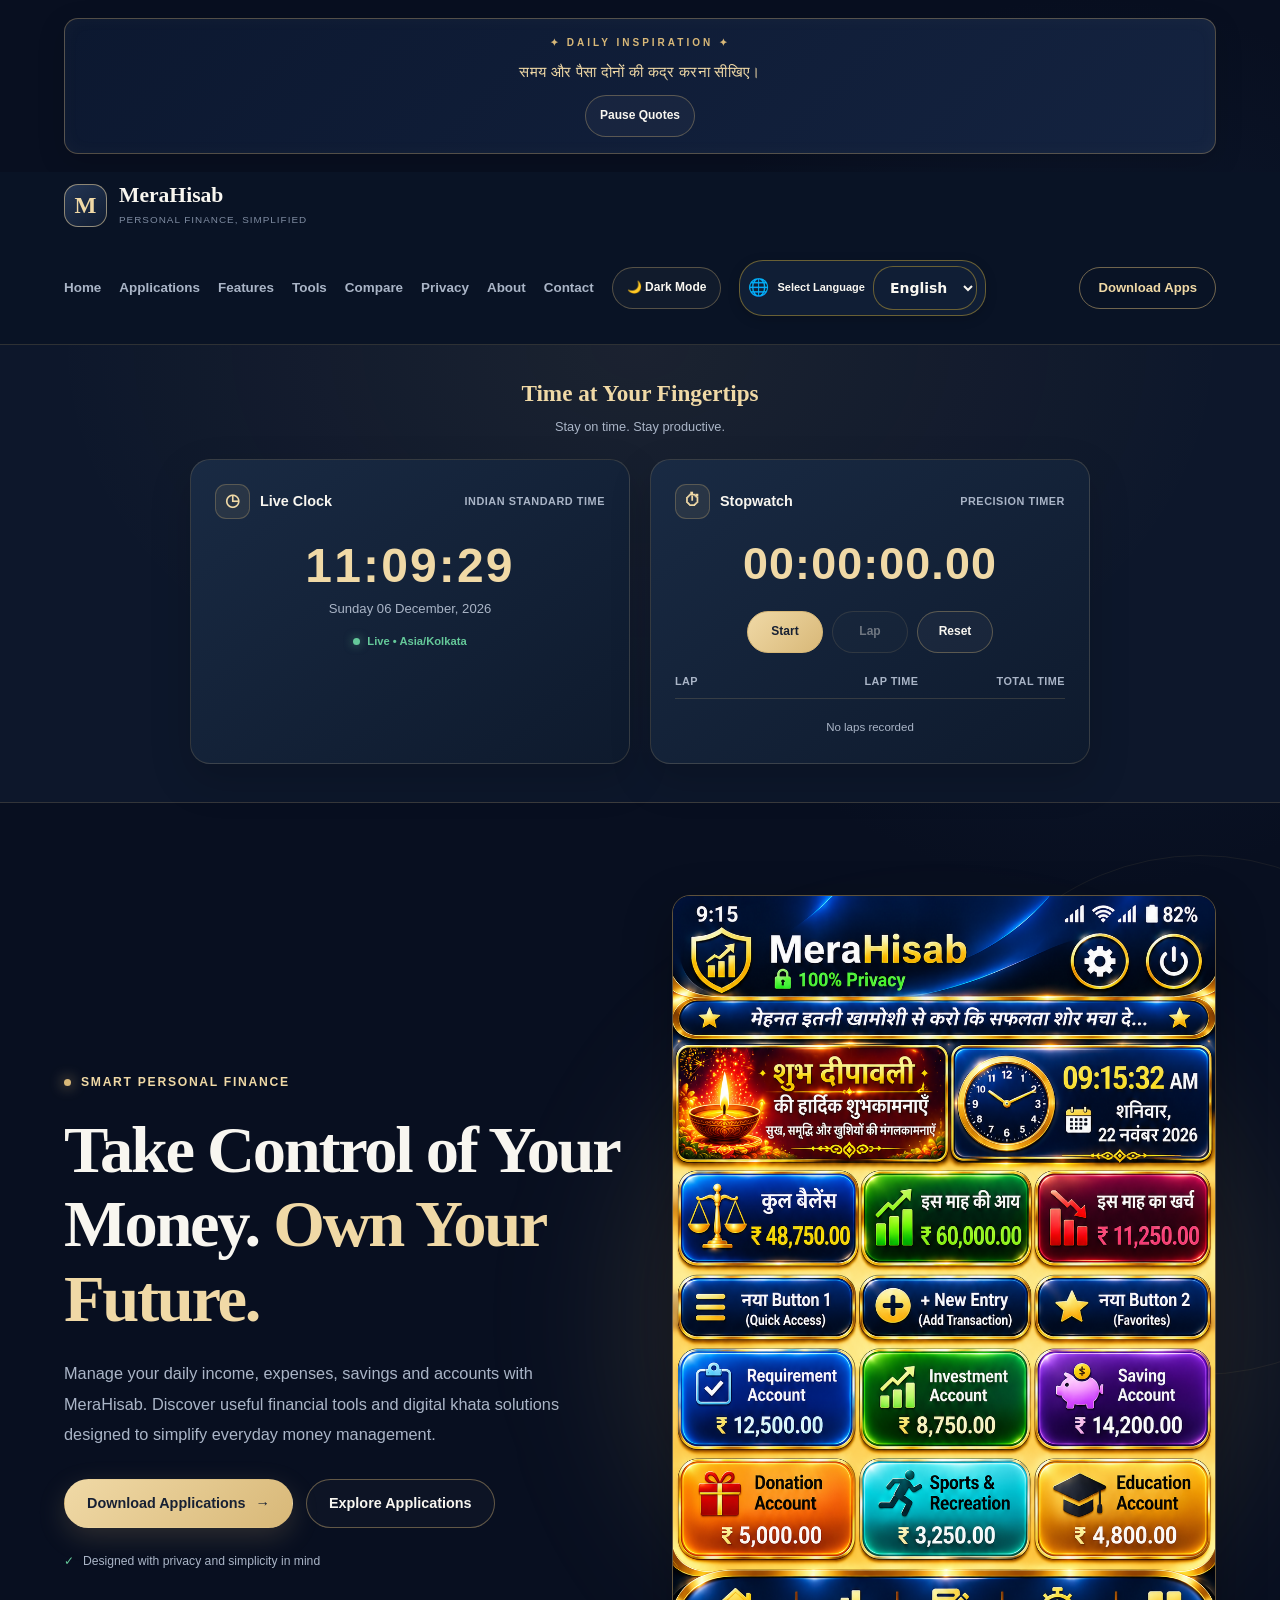
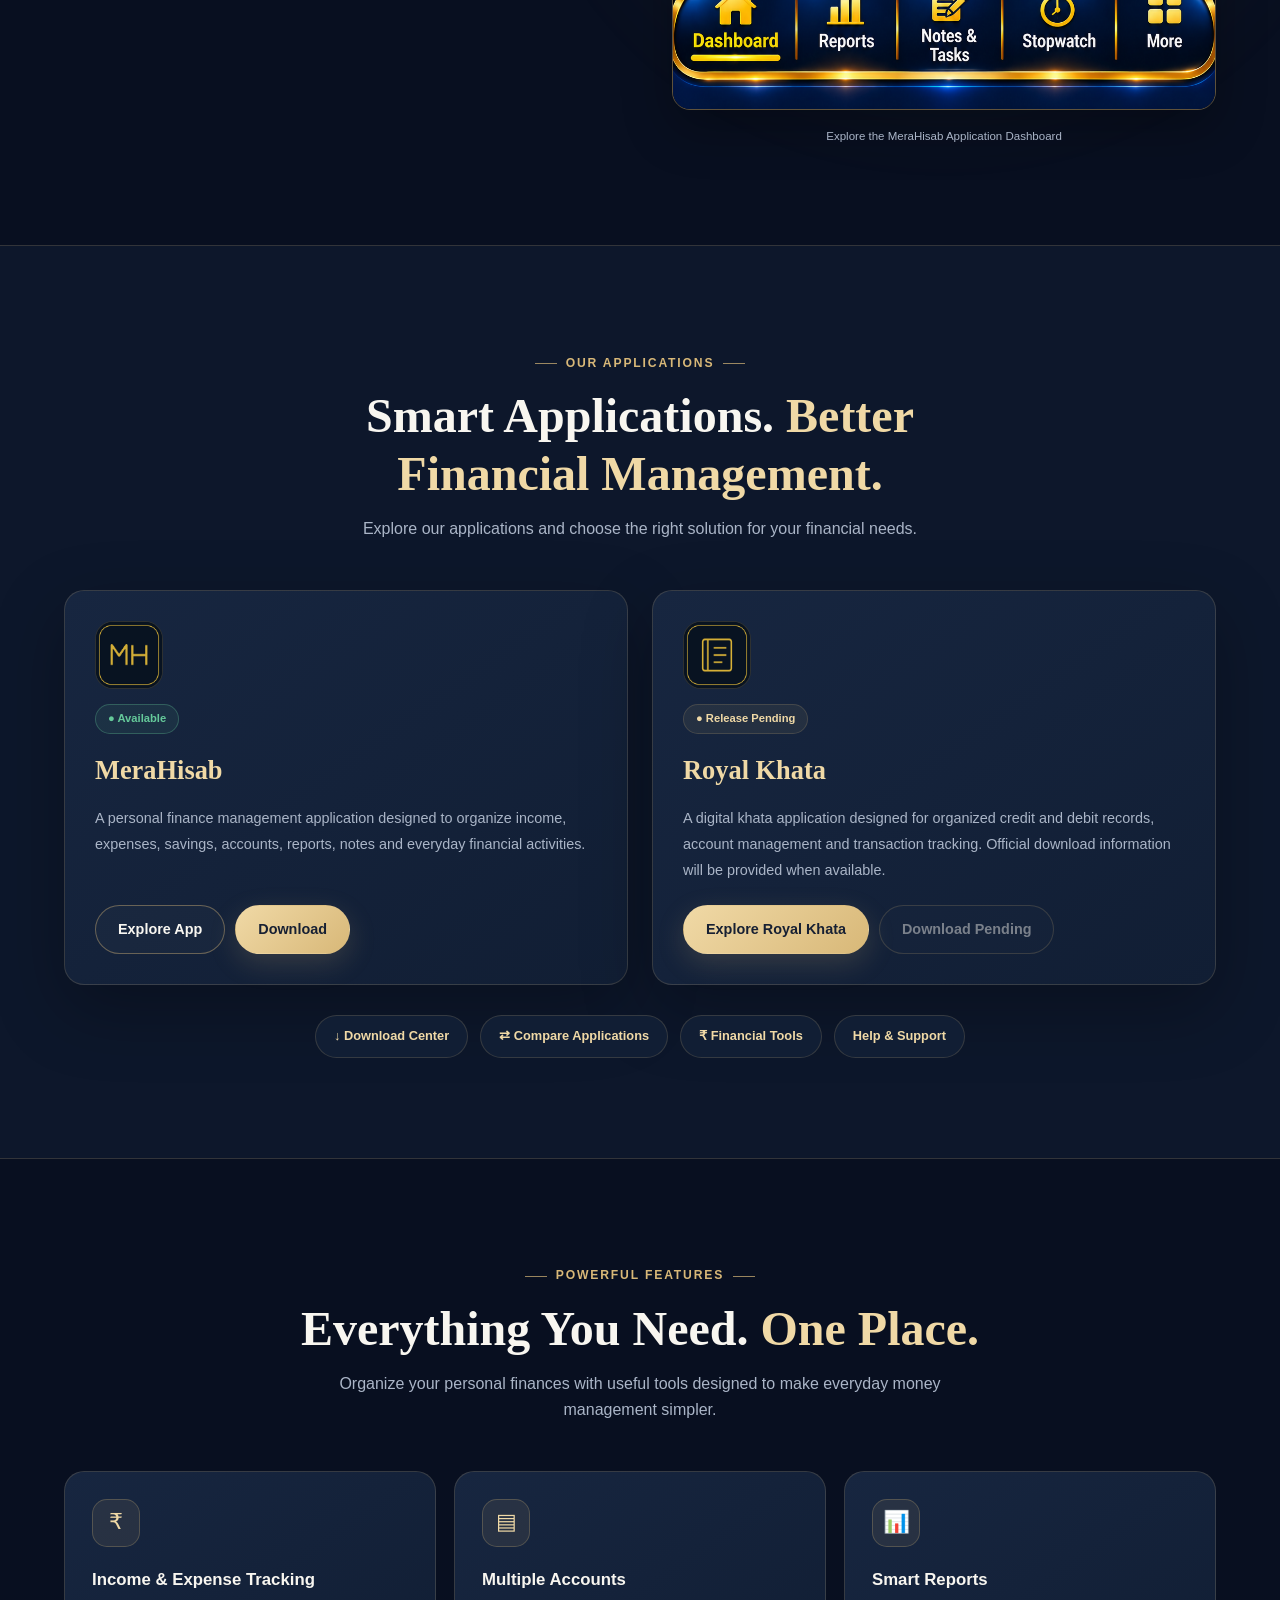
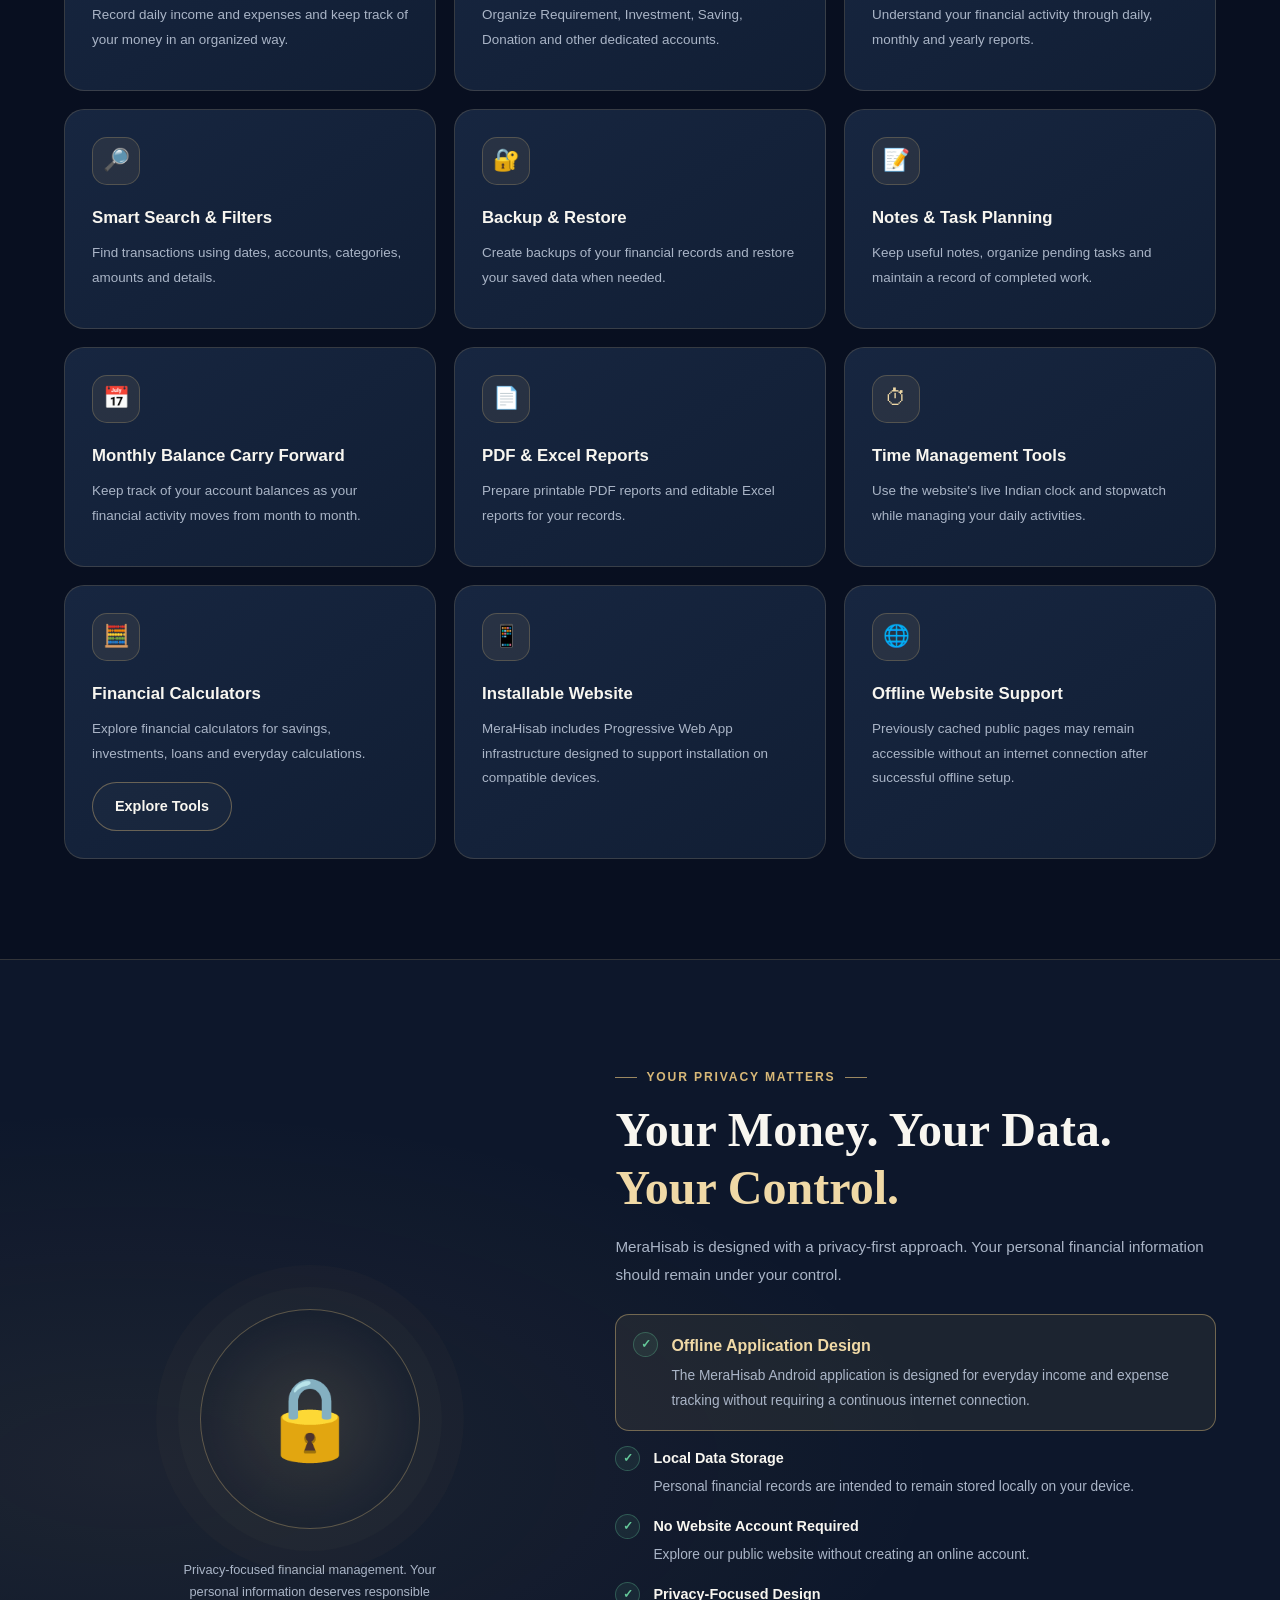
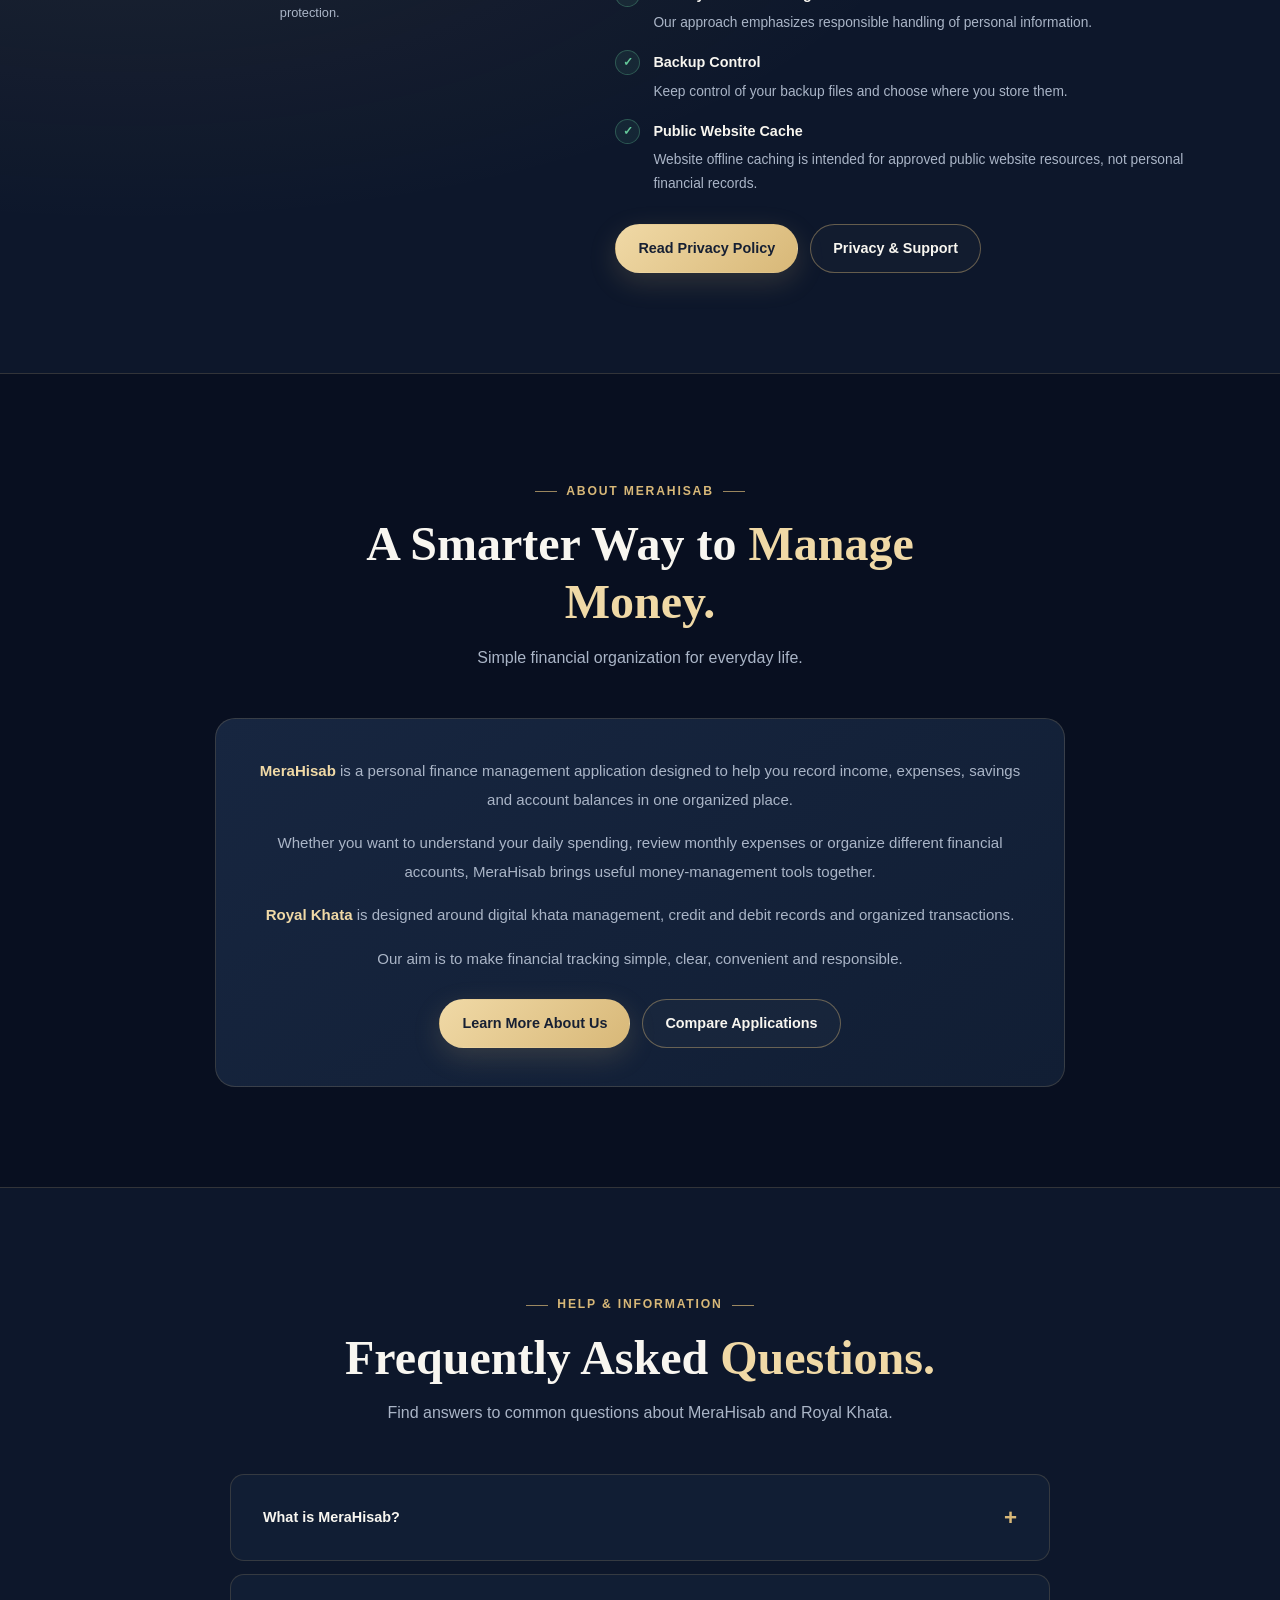
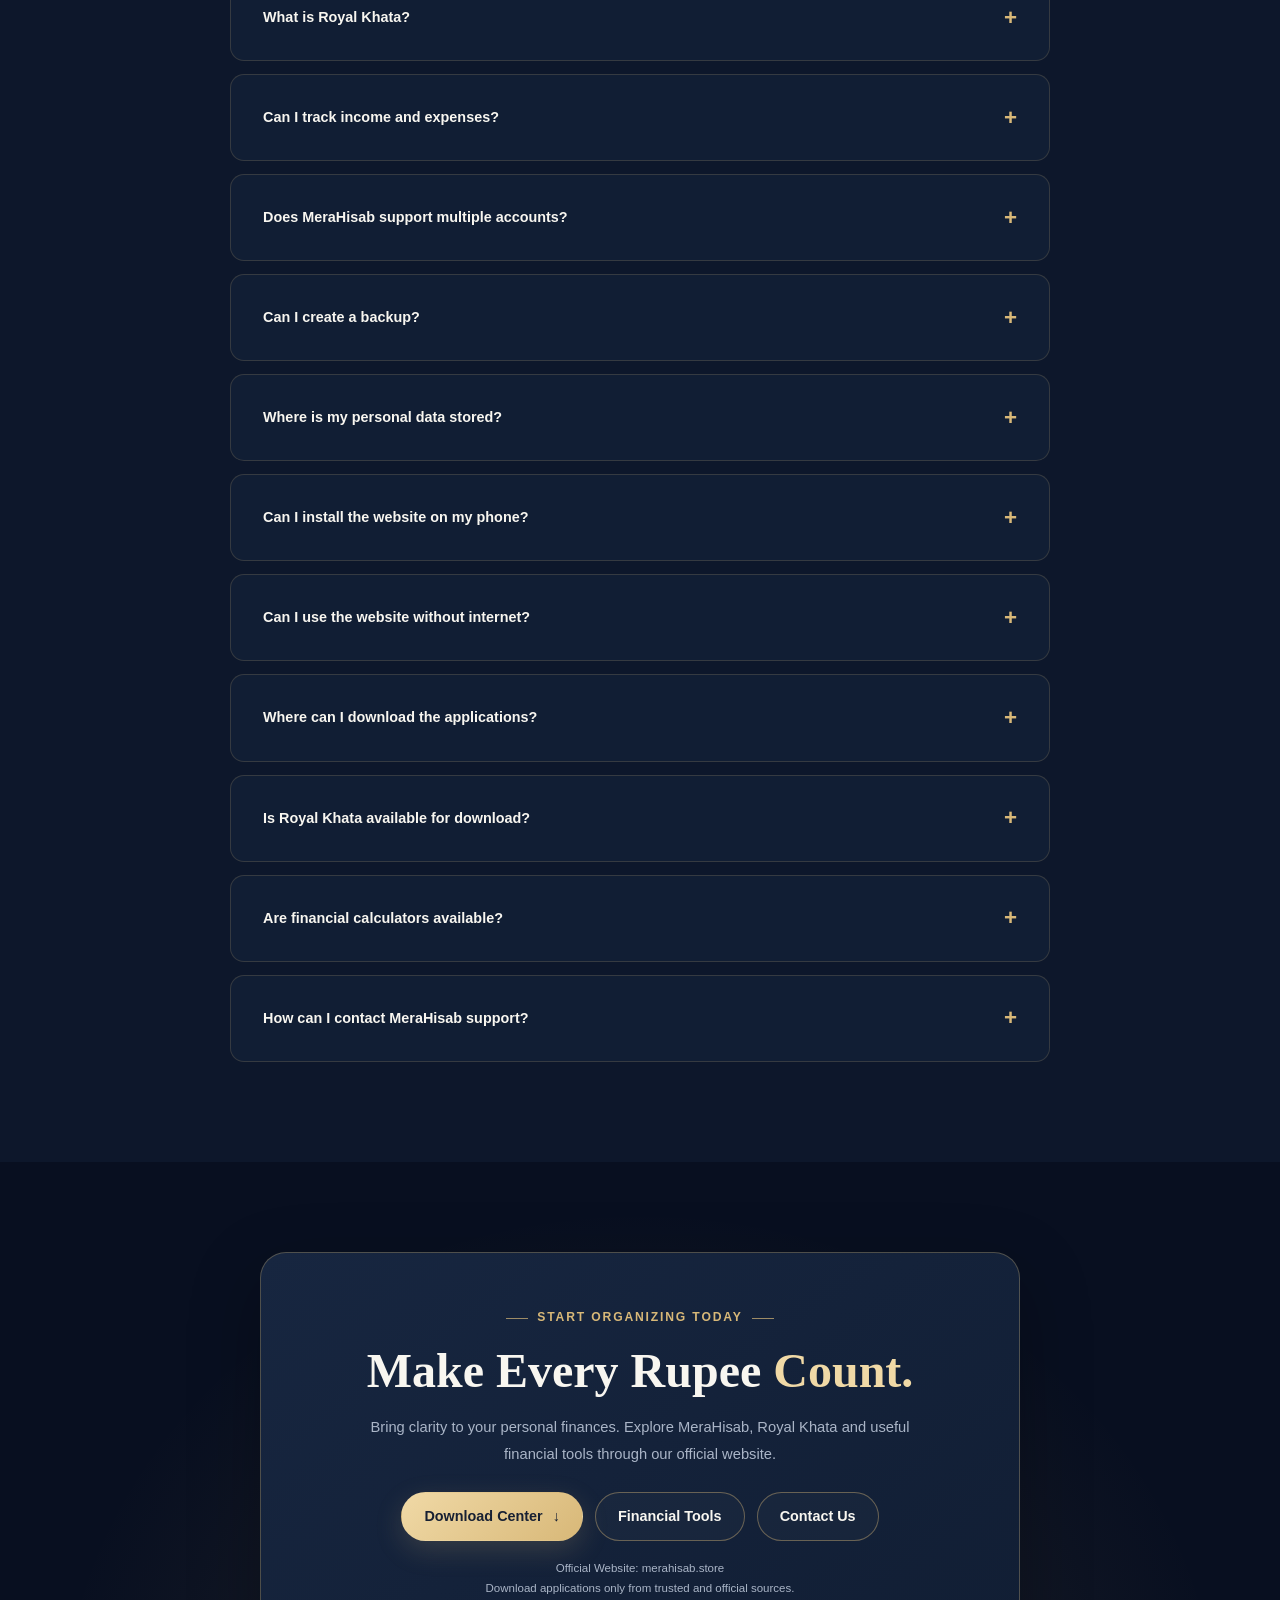
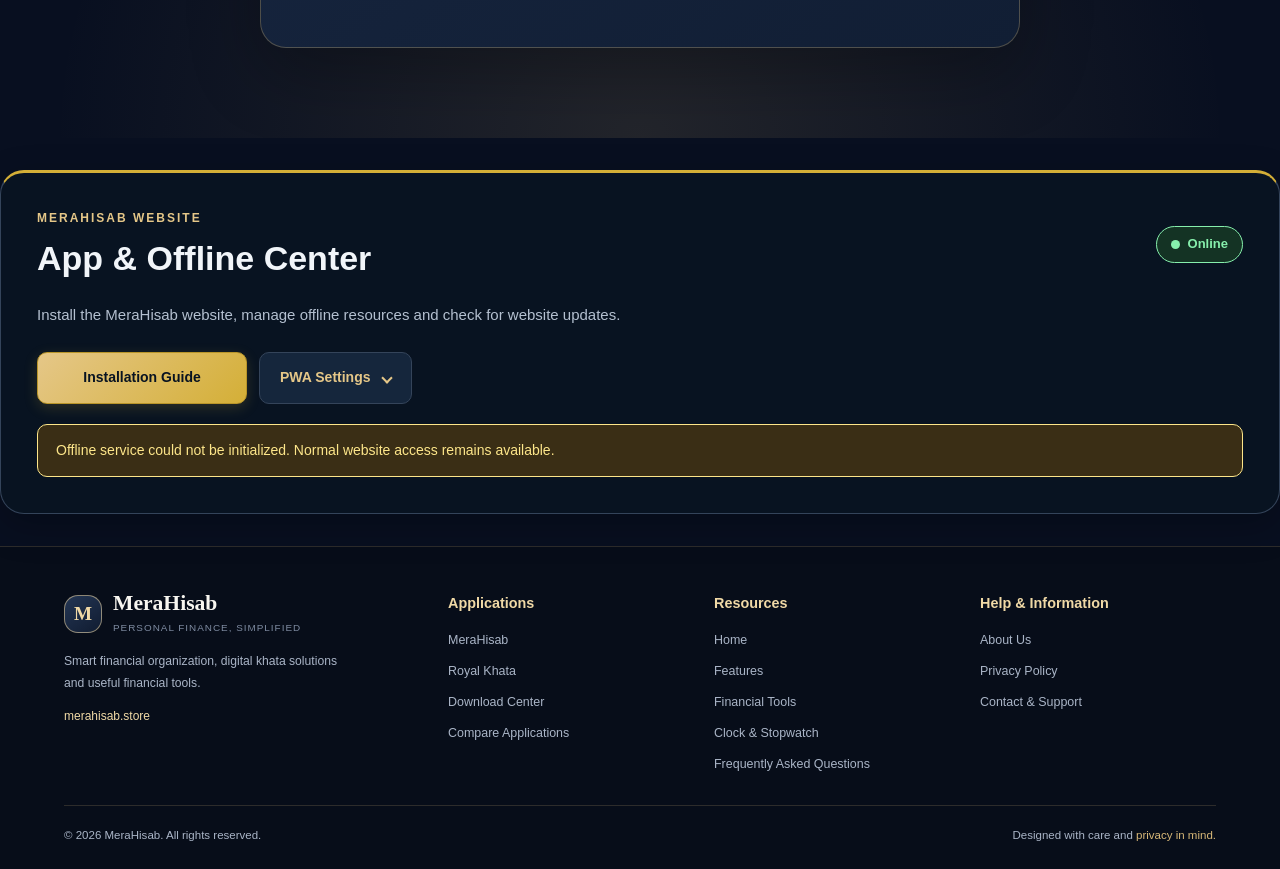
==== commit faa7664a: "Update index.html" ====
--- a/index.html
+++ b/index.html
@@ -3,6 +3,7 @@
 <head>
 
   <meta charset="UTF-8">
+  <meta http-equiv="Content-Security-Policy" content="default-src 'self'; script-src 'self' 'sha256-3BCo8pktzXzdcdi2YHu3aRHJBVt8gPhF3NoEmfoJOvU='; style-src 'self' 'unsafe-inline' https://fonts.googleapis.com; font-src 'self' https://fonts.gstatic.com; img-src 'self' data: blob:; connect-src 'self'; worker-src 'self'; manifest-src 'self'; object-src 'none'; base-uri 'none'; form-action 'self'; frame-src 'none'">
   <meta name="viewport" content="width=device-width, initial-scale=1.0">
 
   <title>MeraHisab — Personal Finance & Digital Khata</title>
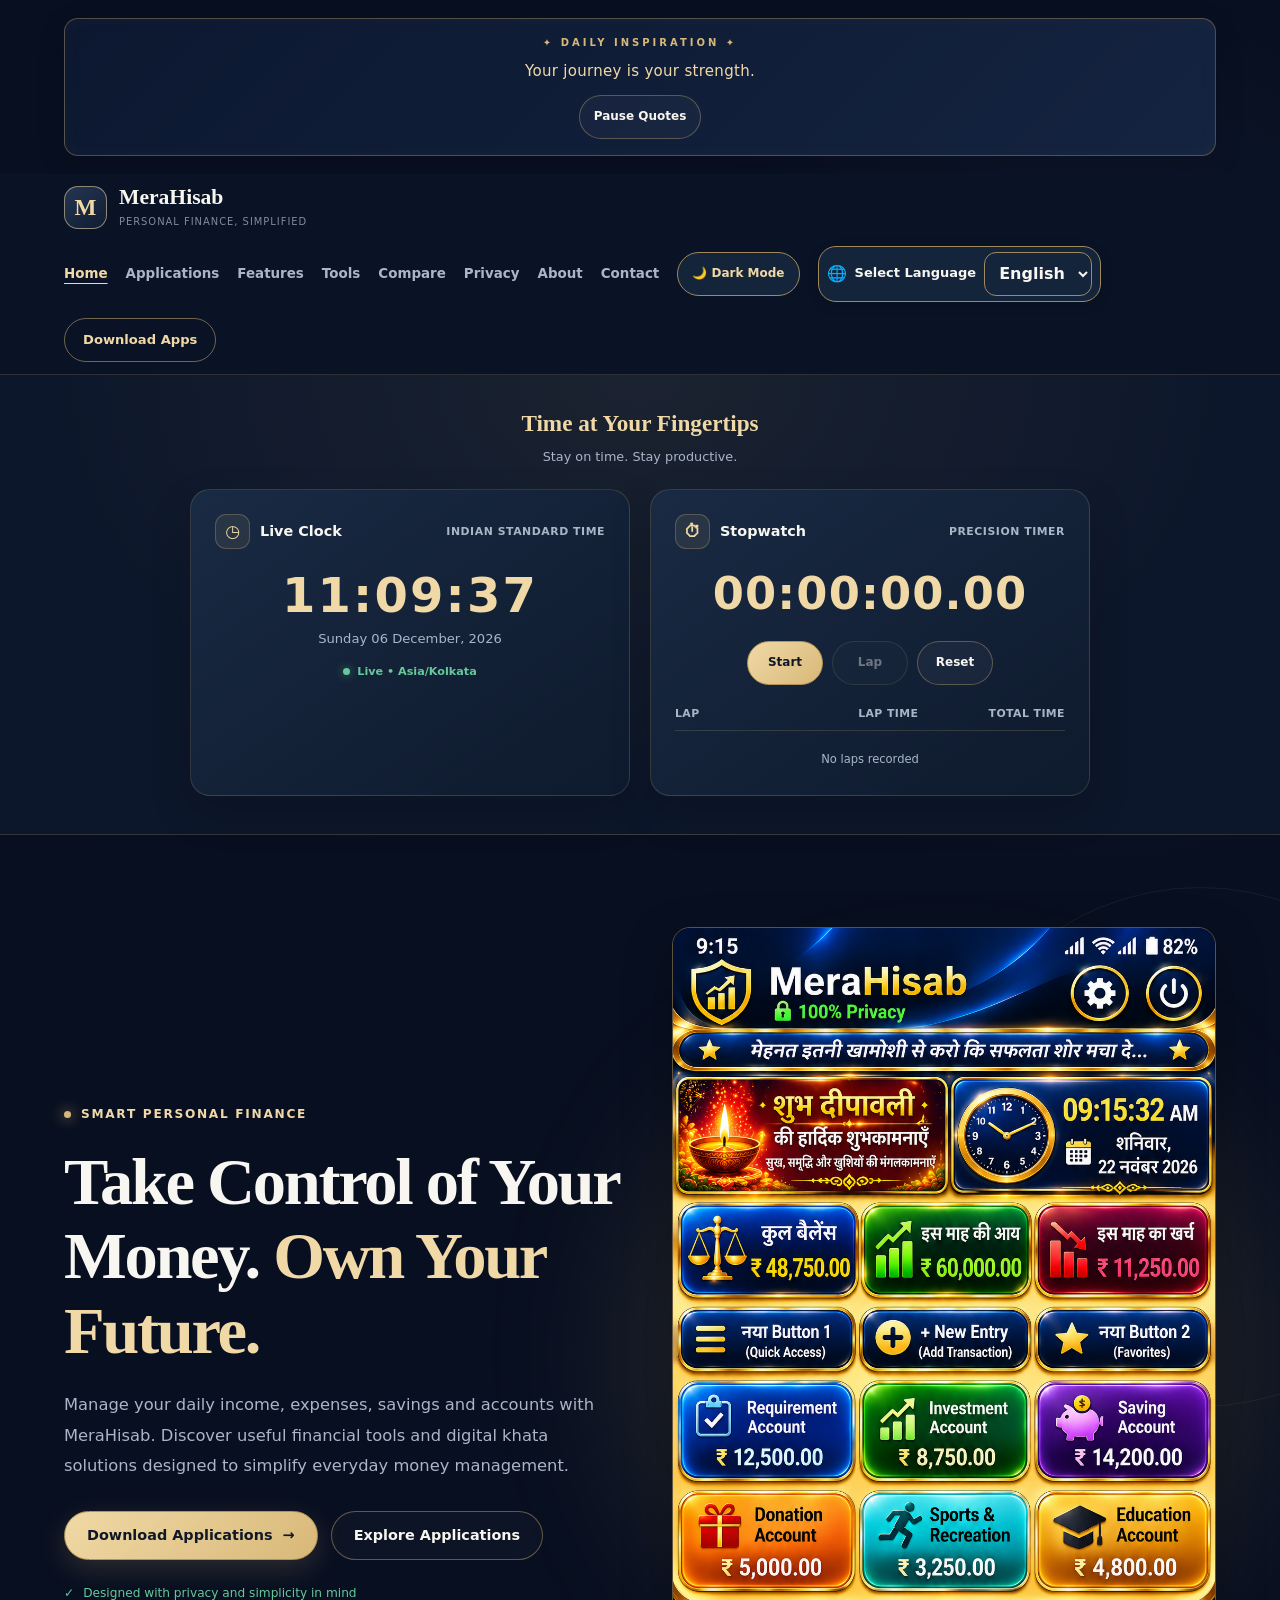
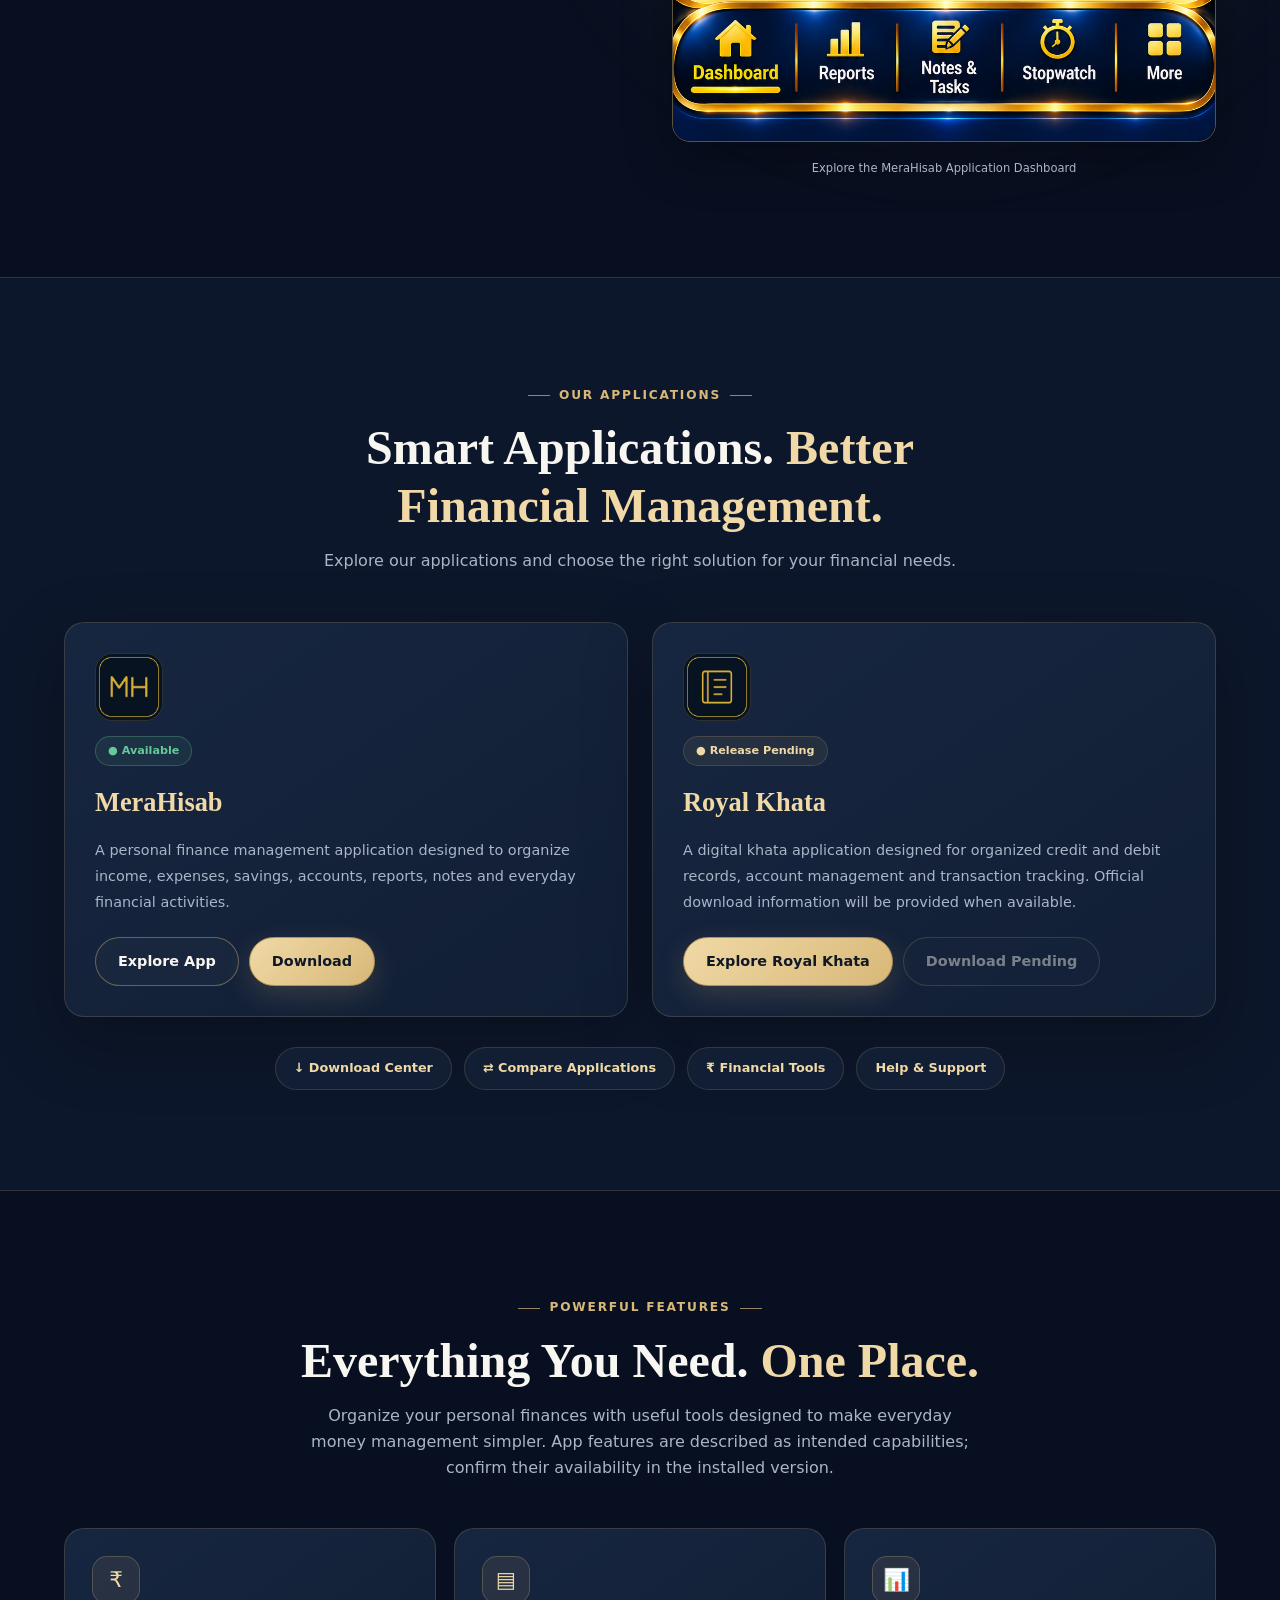
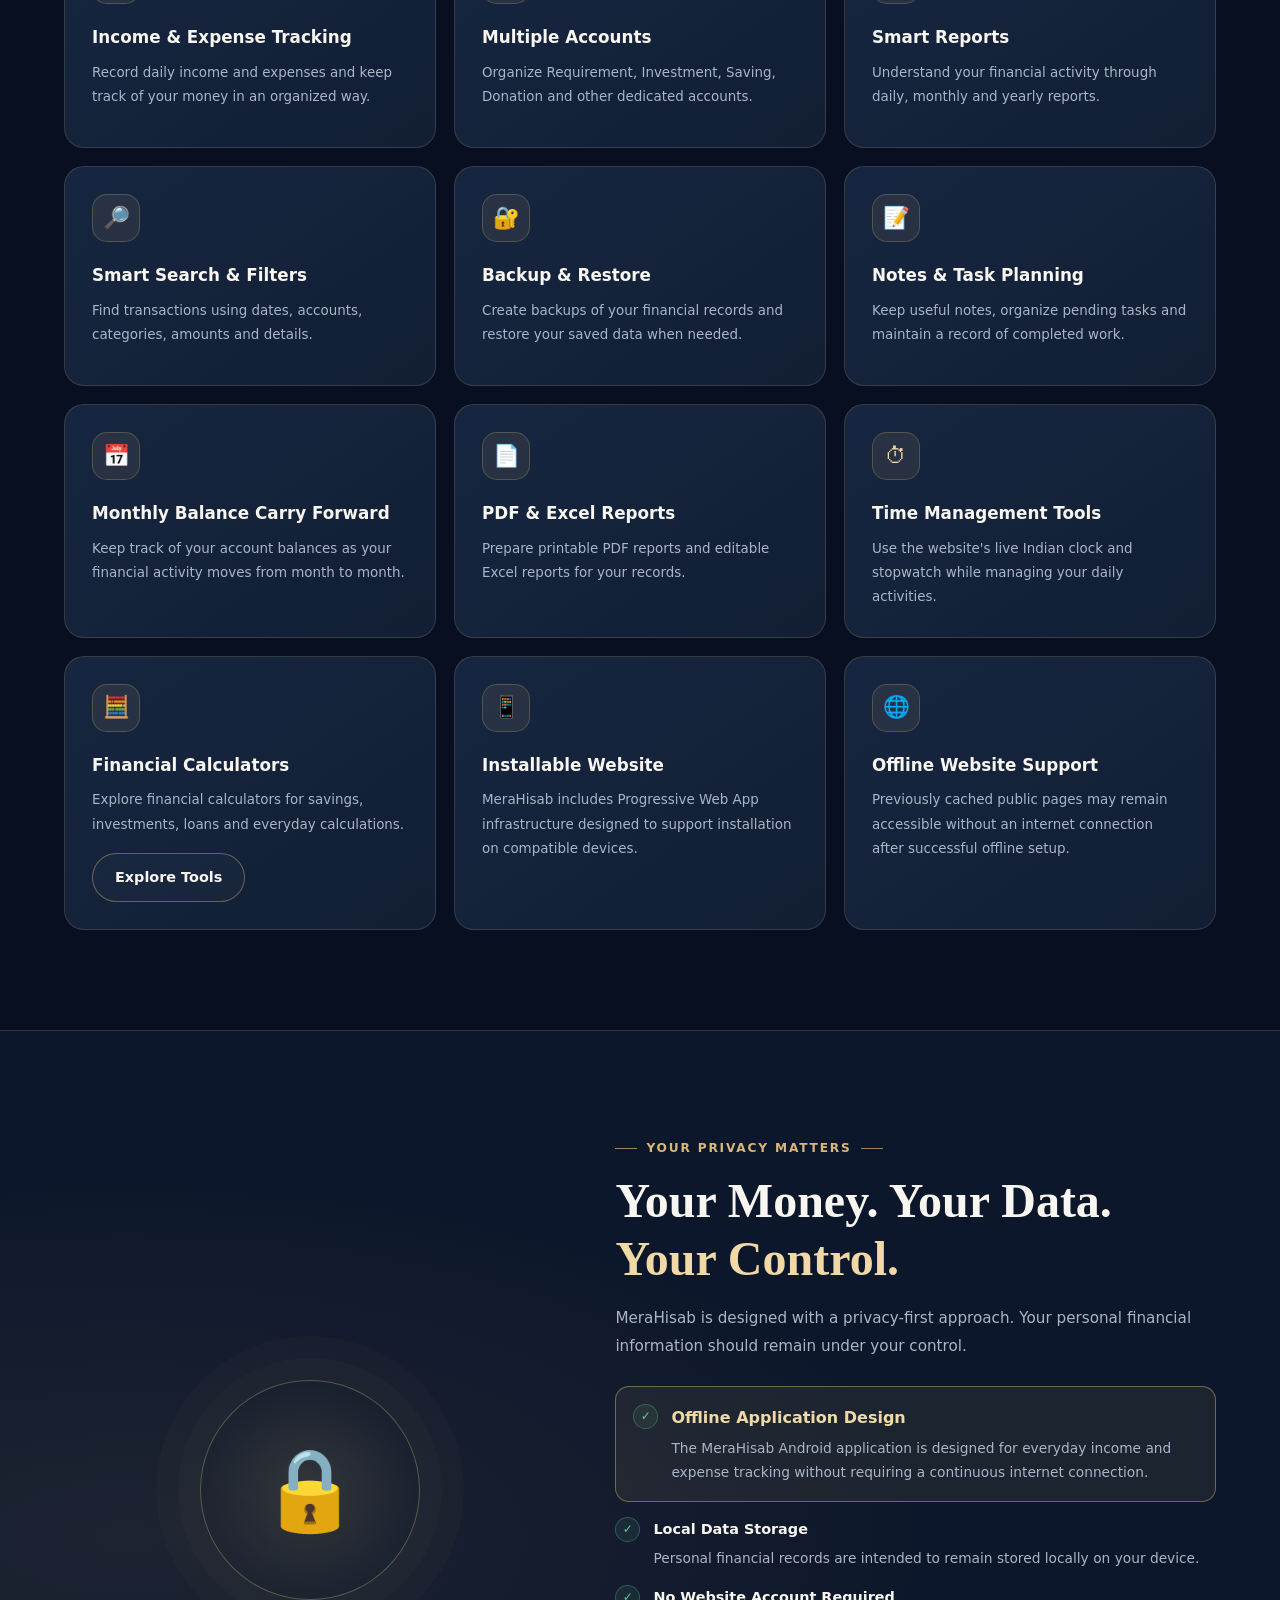
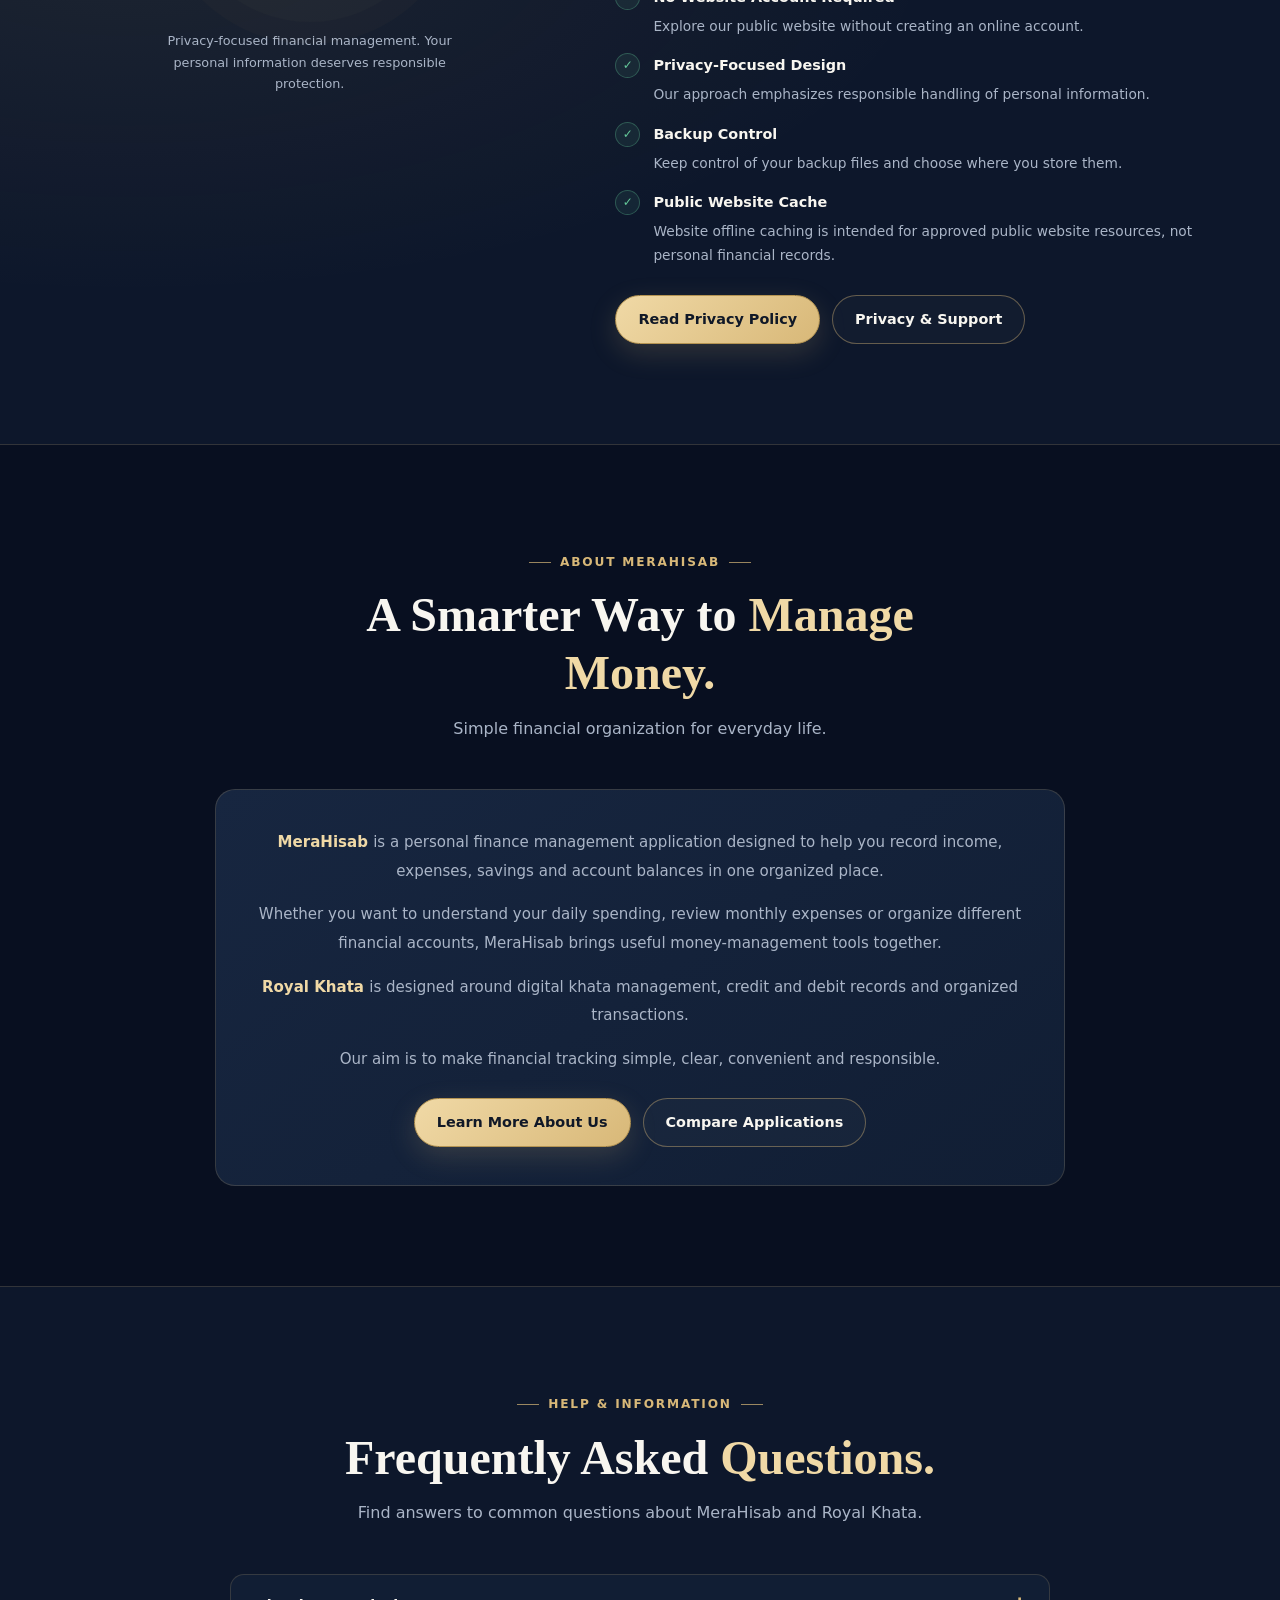
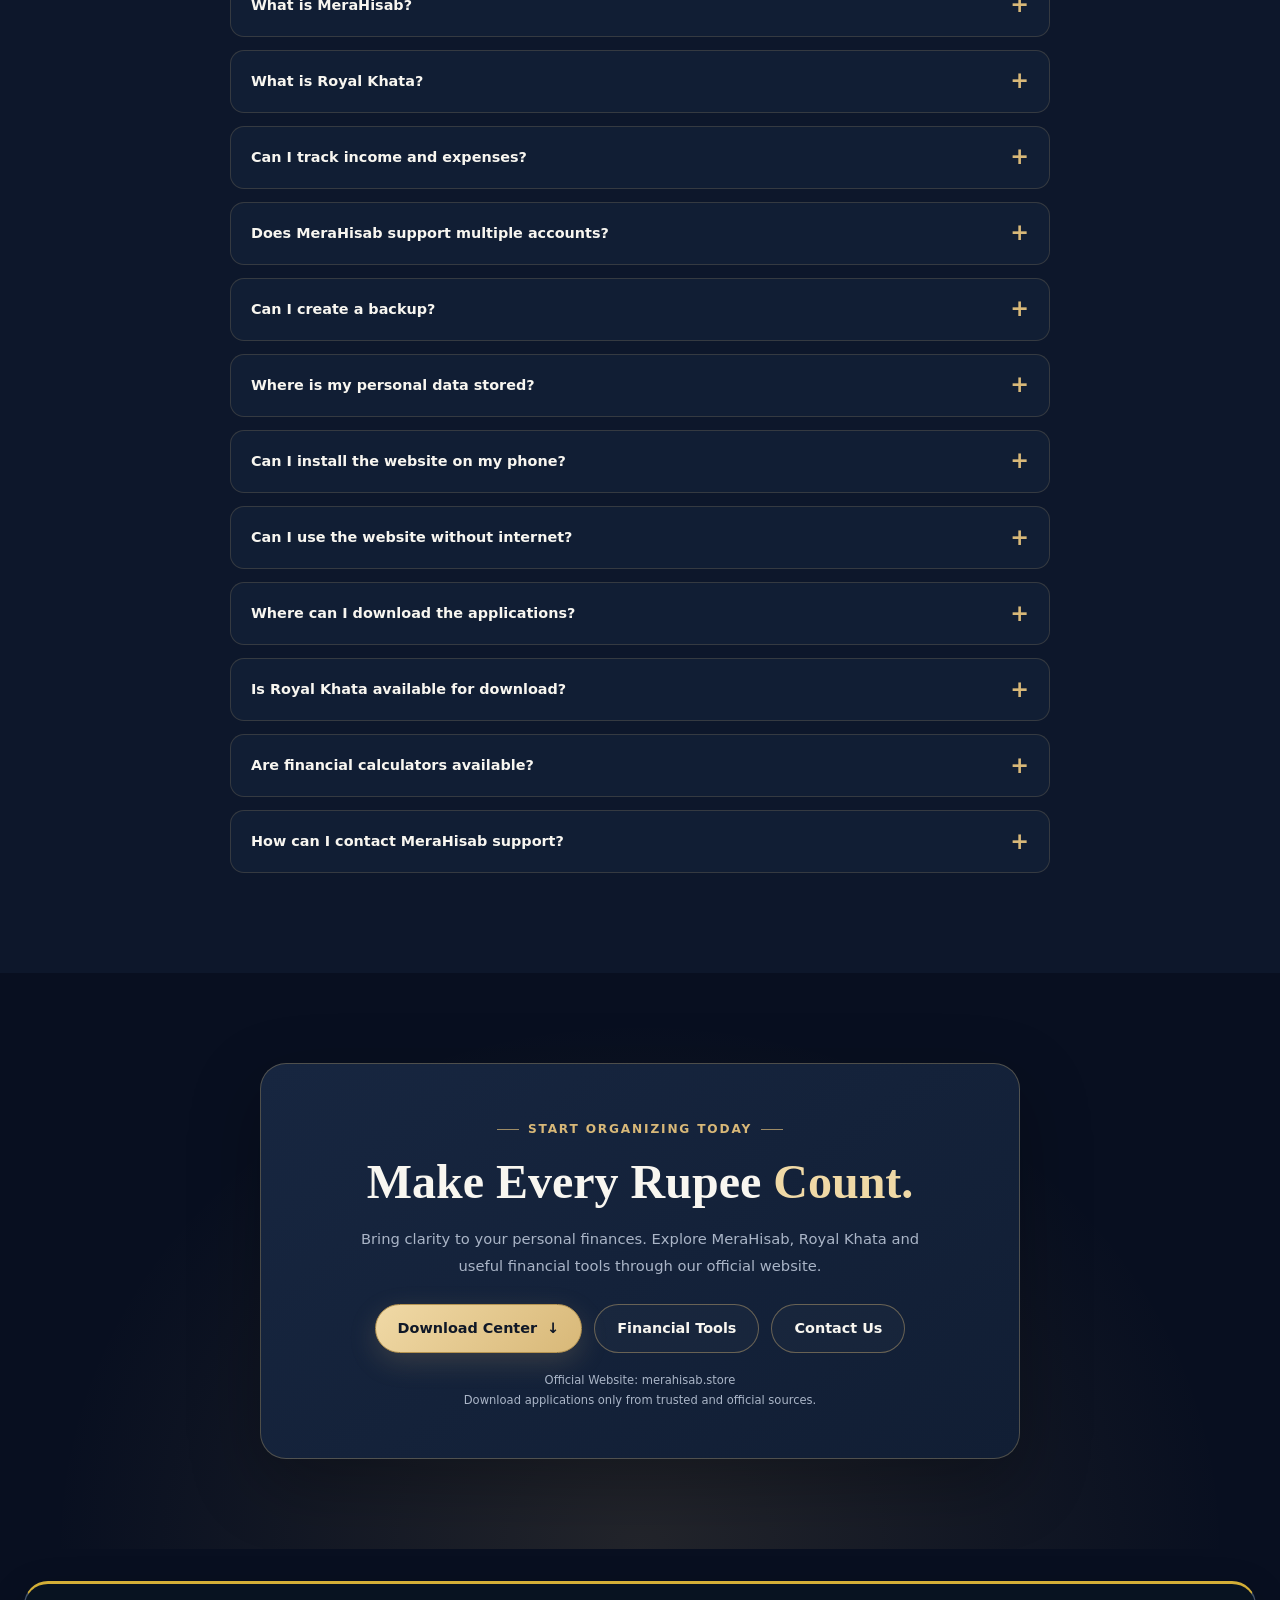
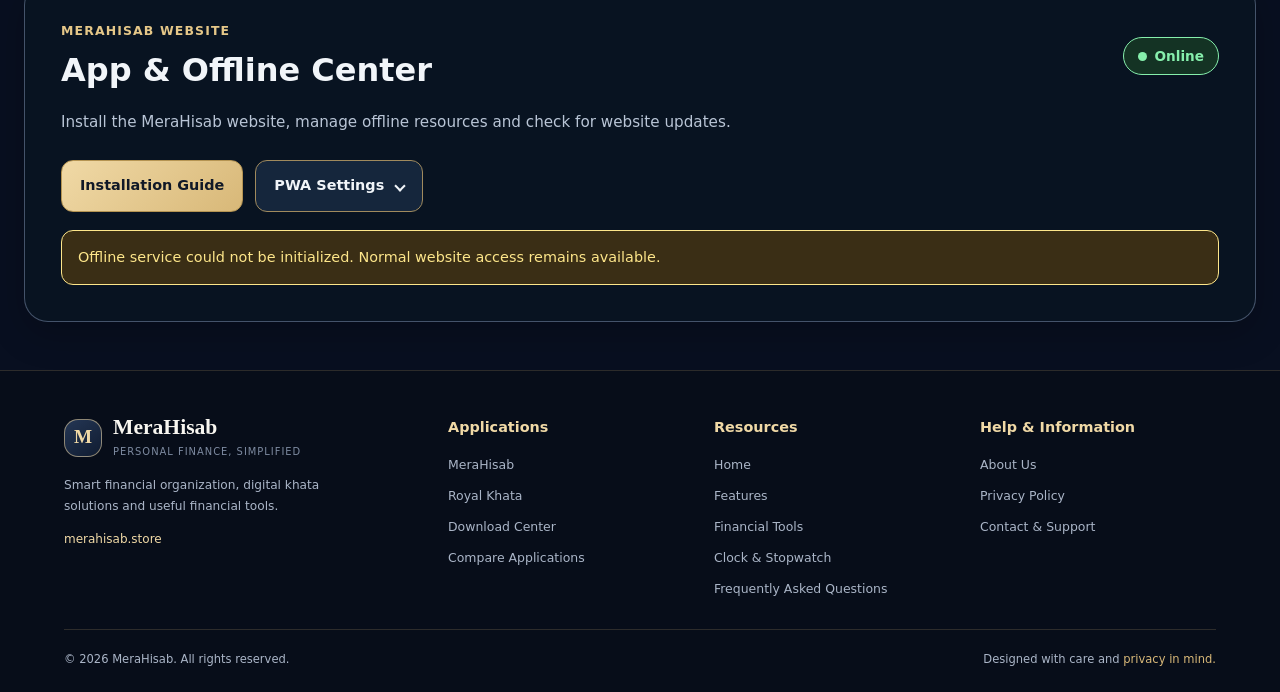
==== commit 5e6ec2cf: "Update index.html" ====
--- a/index.html
+++ b/index.html
@@ -1,76 +1,44 @@
 <!DOCTYPE html>
+
 <html lang="en-IN">
 <head>
-
-  <meta charset="UTF-8">
-  <meta http-equiv="Content-Security-Policy" content="default-src 'self'; script-src 'self' 'sha256-3BCo8pktzXzdcdi2YHu3aRHJBVt8gPhF3NoEmfoJOvU='; style-src 'self' 'unsafe-inline' https://fonts.googleapis.com; font-src 'self' https://fonts.gstatic.com; img-src 'self' data: blob:; connect-src 'self'; worker-src 'self'; manifest-src 'self'; object-src 'none'; base-uri 'none'; form-action 'self'; frame-src 'none'">
-  <meta name="viewport" content="width=device-width, initial-scale=1.0">
-
-  <title>MeraHisab — Personal Finance & Digital Khata</title>
-
-  <meta name="description" content="Explore MeraHisab and Royal Khata, personal finance management, digital khata, expense tracking and useful financial tools.">
-
-  <meta name="keywords" content="MeraHisab, Royal Khata, expense tracker, digital khata, personal finance, financial calculator">
-
-  <meta name="author" content="MeraHisab">
-  <meta name="robots" content="index, follow">
-
-  <link rel="canonical" href="https://merahisab.store/">
-
-  <!-- SOCIAL MEDIA SEO -->
-
-  <meta property="og:type" content="website">
-  <meta property="og:site_name" content="MeraHisab">
-  <meta property="og:title" content="MeraHisab — Personal Finance, Simplified">
-  <meta property="og:description" content="Discover MeraHisab, Royal Khata and useful financial management tools.">
-  <meta property="og:url" content="https://merahisab.store/">
-  <meta property="og:image" content="https://merahisab.store/merahisab-dashboard.png">
-  <meta property="og:locale" content="en_IN">
-
-  <meta name="twitter:card" content="summary_large_image">
-  <meta name="twitter:title" content="MeraHisab">
-  <meta name="twitter:description" content="Personal Finance, Simplified">
-  <meta name="twitter:image" content="https://merahisab.store/merahisab-dashboard.png">
-
-  <!-- PWA INTEGRATION -->
-
-  <link rel="manifest" href="/manifest.json">
-
-  <meta name="application-name" content="MeraHisab">
-  <meta name="theme-color" content="#080f20">
-  <meta name="mobile-web-app-capable" content="yes">
-
-  <meta name="apple-mobile-web-app-capable" content="yes">
-  <meta name="apple-mobile-web-app-status-bar-style" content="default">
-  <meta name="apple-mobile-web-app-title" content="MeraHisab">
-
-  <link rel="apple-touch-icon" href="/icons/icon-192.png">
-
-  <link rel="icon"
-        type="image/png"
-        sizes="192x192"
-        href="/icons/icon-192.png">
-
-  <link rel="stylesheet" href="/upgrade.css">
-  <link rel="stylesheet" href="/pwa.css">
-
-  <script defer src="/upgrade.js"></script>
-  <script defer src="/pwa.js"></script>
-
-  <!-- FONT CONFIGURATION -->
-
-  <link rel="preconnect" href="https://fonts.googleapis.com">
-
-  <link rel="preconnect"
-        href="https://fonts.gstatic.com"
-        crossorigin>
-
-  <link href="https://fonts.googleapis.com/css2?family=DM+Sans:wght@400;500;600;700&family=Playfair+Display:wght@600;700;800&display=swap"
-        rel="stylesheet">
-
-  <!-- PREMIUM WEBSITE DESIGN -->
-
-  <style>
+<meta charset="utf-8"/>
+<meta content="default-src 'self'; script-src 'self' 'sha256-NHzDin9reRMbTFbS0gCNY4e1aSZeCj8RpWimzOaFMKk=' 'sha256-2GWleX2zYQmBwb1dFORlRasjhYiy8S0Tg0TqPAZODSI='; script-src-attr 'none'; style-src 'self' 'unsafe-inline'; font-src 'self'; img-src 'self' data: blob:; connect-src 'self'; worker-src 'self'; manifest-src 'self'; object-src 'none'; base-uri 'none'; form-action 'self'; frame-src 'none'" http-equiv="Content-Security-Policy"/>
+<meta content="width=device-width, initial-scale=1.0" name="viewport"/>
+<title>MeraHisab — Personal Finance &amp; Digital Khata</title>
+<meta content="Explore MeraHisab and Royal Khata, personal finance management, digital khata, expense tracking and useful financial tools." name="description"/>
+<meta content="strict-origin-when-cross-origin" name="referrer"/>
+<meta content="MeraHisab" name="author"/>
+<meta content="index, follow" name="robots"/>
+<link href="https://merahisab.store/" rel="canonical"/>
+<!-- SOCIAL MEDIA SEO -->
+<meta content="website" property="og:type"/>
+<meta content="MeraHisab" property="og:site_name"/>
+<meta content="MeraHisab — Personal Finance, Simplified" property="og:title"/>
+<meta content="Discover MeraHisab, Royal Khata and useful financial management tools." property="og:description"/>
+<meta content="https://merahisab.store/" property="og:url"/>
+<meta content="https://merahisab.store/merahisab-dashboard.png" property="og:image"/>
+<meta content="en_IN" property="og:locale"/>
+<meta content="summary_large_image" name="twitter:card"/>
+<meta content="MeraHisab" name="twitter:title"/>
+<meta content="Personal Finance, Simplified" name="twitter:description"/>
+<meta content="https://merahisab.store/merahisab-dashboard.png" name="twitter:image"/>
+<!-- PWA INTEGRATION -->
+<link href="/manifest.json" rel="manifest"/>
+<meta content="MeraHisab" name="application-name"/>
+<meta content="#080f20" name="theme-color"/>
+<meta content="yes" name="mobile-web-app-capable"/>
+<meta content="yes" name="apple-mobile-web-app-capable"/>
+<meta content="default" name="apple-mobile-web-app-status-bar-style"/>
+<meta content="MeraHisab" name="apple-mobile-web-app-title"/>
+<link href="/icons/icon-192.png" rel="apple-touch-icon"/>
+<link href="/icons/icon-192.png" rel="icon" sizes="192x192" type="image/png"/>
+<link href="/upgrade.css" rel="stylesheet"/>
+<link href="/pwa.css" rel="stylesheet"/>
+<script defer="" src="/upgrade.js"></script>
+<script defer="" src="/pwa.js"></script>
+<!-- PREMIUM WEBSITE DESIGN -->
+<style>
 
     :root {
       --bg: #080f20;
@@ -121,7 +89,7 @@
         var(--bg);
 
       color: var(--white);
-      font-family: "DM Sans", Arial, sans-serif;
+      font-family: system-ui, -apple-system, "Segoe UI", Arial, sans-serif;
       line-height: 1.6;
     }
 
@@ -200,7 +168,7 @@
     .section-heading h2 {
       margin-bottom: 14px;
       color: var(--white);
-      font-family: "Playfair Display", Georgia, serif;
+      font-family: Georgia, "Noto Serif Devanagari", serif;
       font-size: clamp(2rem,4vw,3rem);
       line-height: 1.2;
     }
@@ -313,7 +281,7 @@
       );
 
       color: var(--gold2);
-      font-family: "Playfair Display", Georgia, serif;
+      font-family: Georgia, "Noto Serif Devanagari", serif;
       font-size: 1.45rem;
       font-weight: 800;
     }
@@ -321,7 +289,7 @@
     .brand-name {
       display: block;
       color: var(--white);
-      font-family: "Playfair Display", Georgia, serif;
+      font-family: Georgia, "Noto Serif Devanagari", serif;
       font-size: 1.35rem;
       font-weight: 800;
       line-height: 1.1;
@@ -462,7 +430,7 @@
     .time-tools-heading h2 {
       margin-bottom: 5px;
       color: var(--gold2);
-      font-family: "Playfair Display", Georgia, serif;
+      font-family: Georgia, "Noto Serif Devanagari", serif;
       font-size: 1.45rem;
     }
 
@@ -758,7 +726,7 @@
       max-width: 650px;
       margin-bottom: 22px;
       color: var(--white);
-      font-family: "Playfair Display", Georgia, serif;
+      font-family: Georgia, "Noto Serif Devanagari", serif;
       font-size: clamp(2.4rem,5.2vw,4.55rem);
       line-height: 1.12;
       letter-spacing: -0.035em;
@@ -919,7 +887,7 @@
 
     .app-card h3 {
       color: var(--gold2);
-      font-family: "Playfair Display", Georgia, serif;
+      font-family: Georgia, "Noto Serif Devanagari", serif;
       font-size: 1.65rem;
     }
 
@@ -1141,7 +1109,7 @@
     .privacy-text h2 {
       margin-bottom: 17px;
       color: var(--white);
-      font-family: "Playfair Display", Georgia, serif;
+      font-family: Georgia, "Noto Serif Devanagari", serif;
       font-size: clamp(2rem,4vw,3rem);
       line-height: 1.2;
     }
@@ -1383,7 +1351,7 @@
     .download-content h2 {
       margin-bottom: 15px;
       color: var(--white);
-      font-family: "Playfair Display", Georgia, serif;
+      font-family: Georgia, "Noto Serif Devanagari", serif;
       font-size: clamp(2rem,4vw,3rem);
       line-height: 1.2;
     }
@@ -1968,271 +1936,170 @@
 
     /* END OF PART 3 */
 
+
+    /* Final homepage compatibility and accessibility. */
+    html:root { scroll-padding-top: var(--mh-scroll-offset, 110px); }
+    .header-inner, .brand, .brand-text, .nav, .hero-content, .time-card,
+    .app-card, .feature-card, .footer-column { min-width: 0; }
+    .brand { max-width: 100%; flex-shrink: 1; }
+    .brand-text { overflow-wrap: anywhere; }
+    .nav { max-width: 100%; }
+    .nav > a, .nav-cta { min-height: 44px; }
+    .nav a[aria-current="page"] { color: var(--gold2); text-decoration: underline; text-underline-offset: .35em; }
+    .timer-btn, .btn { overflow-wrap: anywhere; white-space: normal; }
+    .stopwatch-display, .live-time { font-variant-numeric: tabular-nums; }
+    #pwaMount { margin-block: 24px 48px; }
+    #pwaMount:empty { display: none; }
+    html[data-language="hi"] body { font-family: system-ui, "Nirmala UI", Mangal, "Noto Sans Devanagari", sans-serif; }
+    html[data-language="hi"] :is(h1,h2,.brand-name,.brand-mark) { font-family: inherit; line-height: 1.3; }
+    html[data-theme="light"] :is(.btn-primary,.timer-btn.start) { background: linear-gradient(135deg,#f0d9a6,#d8b878); color:#172033; }
+    html[data-theme="light"] :is(.btn-primary,.timer-btn.start):hover { background:#f4dfb4; color:#172033; }
+    @media (max-width: 760px) { html:root { scroll-padding-top: var(--mh-scroll-offset, 20px); } }
+    @media (max-width: 360px) { .container { padding-inline: 12px; } .nav { gap: 4px 10px; } .hero-buttons > *, .app-card-actions > *, .download-actions > * { max-width: 100%; } }
+    @media print { .motivation-ticker, .header, .time-tools-section, #pwaMount, .footer { display:none !important; } .section { padding: 16px 0; } }
+
   </style>
-
-</head>
-
-
+<script type="application/ld+json">{"@context": "https://schema.org", "@type": "WebSite", "name": "MeraHisab", "url": "https://merahisab.store/", "inLanguage": ["en-IN", "hi-IN"]}</script></head>
 <body>
-
-  <!-- ACCESSIBILITY -->
-
-  <a href="#home" class="skip-link">
+<!-- ACCESSIBILITY -->
+<a class="skip-link" data-home-hi="मुख्य सामग्री पर जाएँ" data-no-translate="true" href="#home">
     Skip to main content
   </a>
-
-  <!-- PREMIUM MOTIVATIONAL TICKER -->
-
-  <section class="motivation-ticker"
-           aria-label="Daily motivation">
-
-    <div class="motivation-label">
+<!-- PREMIUM MOTIVATIONAL TICKER -->
+<section aria-label="Daily motivation" class="motivation-ticker" data-home-aria-hi="दैनिक प्रेरणा">
+<div class="motivation-label" data-home-hi="✦ दैनिक प्रेरणा ✦" data-no-translate="true">
       ✦ DAILY INSPIRATION ✦
     </div>
-
-    <div class="motivation-text"
-         id="motivationText"
-         lang="hi">
+<div class="motivation-text" data-no-translate="true" id="motivationText" lang="hi">
       हर छोटी बचत, आपके बड़े सपनों की ओर एक कदम है।
     </div>
-
-  </section>
-
-  <!-- PREMIUM WEBSITE HEADER -->
-
-  <header class="header">
-
-    <div class="container header-inner">
-
-      <a href="/index.html" class="brand">
-
-        <span class="brand-mark">M</span>
-
-        <span class="brand-text">
-
-          <span class="brand-name">
+</section>
+<!-- PREMIUM WEBSITE HEADER -->
+<header class="header">
+<div class="container header-inner">
+<a class="brand" href="/index.html">
+<span class="brand-mark">M</span>
+<span class="brand-text">
+<span class="brand-name">
             MeraHisab
           </span>
-
-          <span class="brand-tag">
+<span class="brand-tag" data-home-hi="व्यक्तिगत वित्त, आसान तरीके से" data-no-translate="true">
             Personal Finance, Simplified
           </span>
-
-        </span>
-
-      </a>
-
-      <nav class="nav" aria-label="Main navigation">
-
-        <a href="#home">Home</a>
-
-        <a href="#apps">Applications</a>
-
-        <a href="#features">Features</a>
-
-        <a href="/tools.html">Tools</a>
-
-        <a href="/compare.html">Compare</a>
-
-        <a href="/privacy.html">Privacy</a>
-
-        <a href="/about.html">About</a>
-
-        <a href="/contact.html">Contact</a>
-
-        <button type="button"
-                id="theme"
-                class="timer-btn"
-                aria-label="Change website theme">
+</span>
+</a>
+<nav aria-label="Main navigation" class="nav" data-home-aria-hi="मुख्य नेविगेशन">
+<a aria-current="page" data-home-hi="होम" data-no-translate="true" href="#home">Home</a>
+<a data-home-hi="ऐप्स" data-no-translate="true" href="#apps">Applications</a>
+<a data-home-hi="विशेषताएँ" data-no-translate="true" href="#features">Features</a>
+<a data-home-hi="उपकरण" data-no-translate="true" href="/tools.html">Tools</a>
+<a data-home-hi="तुलना" data-no-translate="true" href="/compare.html">Compare</a>
+<a data-home-hi="गोपनीयता" data-no-translate="true" href="/privacy.html">Privacy</a>
+<a data-home-hi="हमारे बारे में" data-no-translate="true" href="/about.html">About</a>
+<a data-home-hi="संपर्क" data-no-translate="true" href="/contact.html">Contact</a>
+<button aria-label="Change website theme" class="timer-btn" data-no-translate="true" id="theme" type="button">
           Theme
         </button>
-
-      </nav>
-
-      <a href="/downloads.html"
-         class="nav-cta">
+</nav>
+<a class="nav-cta" data-home-hi="ऐप डाउनलोड करें" data-no-translate="true" href="/downloads.html">
         Download Apps
       </a>
-
-    </div>
-
-  </header>
-
-  <!-- TIME MANAGEMENT TOOLS -->
-
-  <section class="time-tools-section"
-           id="time-tools">
-
-    <div class="container">
-
-      <div class="time-tools-heading">
-
-        <h2>Time at Your Fingertips</h2>
-
-        <p>Stay on time. Stay productive.</p>
-
-      </div>
-
-      <div class="time-tools-grid">
-
-        <!-- LIVE INDIAN CLOCK -->
-
-        <article class="time-card">
-
-          <div class="time-card-top">
-
-            <div class="time-card-title">
-
-              <span class="time-card-icon"
-                    aria-hidden="true">
+</div>
+</header>
+<main id="home" tabindex="-1">
+<!-- TIME MANAGEMENT TOOLS -->
+<section class="time-tools-section" id="time-tools">
+<div class="container">
+<div class="time-tools-heading">
+<h2 data-home-hi="समय की जानकारी आपकी उंगलियों पर" data-no-translate="true">Time at Your Fingertips</h2>
+<p data-home-hi="समय का ध्यान रखें। उत्पादक बने रहें।" data-no-translate="true">Stay on time. Stay productive.</p>
+</div>
+<div class="time-tools-grid">
+<!-- LIVE INDIAN CLOCK -->
+<article class="time-card">
+<div class="time-card-top">
+<div class="time-card-title">
+<span aria-hidden="true" class="time-card-icon">
                 ◷
               </span>
-
-              <span>Live Clock</span>
-
-            </div>
-
-            <span class="time-zone">
+<span data-home-hi="लाइव घड़ी" data-no-translate="true">Live Clock</span>
+</div>
+<span class="time-zone" data-home-hi="भारतीय मानक समय" data-no-translate="true">
               INDIAN STANDARD TIME
             </span>
-
-          </div>
-
-          <div class="live-time"
-               id="liveClock"
-               role="timer"
-               aria-live="off">
+</div>
+<div aria-live="off" class="live-time" data-no-translate="true" id="liveClock" role="timer">
             00:00:00
           </div>
-
-          <div class="live-date"
-               id="liveDate">
+<div class="live-date" data-no-translate="true" id="liveDate">
             Loading date...
           </div>
-
-          <div class="clock-status">
-
-            <span class="clock-status-dot"></span>
-
-            <span>Live • Asia/Kolkata</span>
-
-          </div>
-
-        </article>
-
-        <!-- PREMIUM STOPWATCH -->
-
-        <article class="time-card">
-
-          <div class="time-card-top">
-
-            <div class="time-card-title">
-
-              <span class="time-card-icon"
-                    aria-hidden="true">
+<div class="clock-status">
+<span class="clock-status-dot"></span>
+<span data-home-hi="लाइव • भारतीय मानक समय" data-no-translate="true">Live • Asia/Kolkata</span>
+</div>
+</article>
+<!-- PREMIUM STOPWATCH -->
+<article class="time-card">
+<div class="time-card-top">
+<div class="time-card-title">
+<span aria-hidden="true" class="time-card-icon">
                 ⏱
               </span>
-
-              <span>Stopwatch</span>
-
-            </div>
-
-            <span class="time-zone">
+<span data-home-hi="स्टॉपवॉच" data-no-translate="true">Stopwatch</span>
+</div>
+<span class="time-zone" data-home-hi="सटीक टाइमर" data-no-translate="true">
               PRECISION TIMER
             </span>
-
-          </div>
-
-          <div class="stopwatch-display"
-               id="stopwatchDisplay"
-               role="timer"
-               aria-live="off">
+</div>
+<div aria-live="off" class="stopwatch-display" data-no-translate="true" id="stopwatchDisplay" role="timer">
             00:00:00.00
           </div>
-
-          <div class="stopwatch-buttons">
-
-            <button type="button"
-                    class="timer-btn start"
-                    id="startStopwatch">
+<div class="stopwatch-buttons">
+<button class="timer-btn start" data-no-translate="true" id="startStopwatch" type="button">
               Start
             </button>
-
-            <button type="button"
-                    class="timer-btn"
-                    id="lapStopwatch"
-                    disabled>
+<button class="timer-btn" data-home-hi="लैप" data-no-translate="true" disabled="" id="lapStopwatch" type="button">
               Lap
             </button>
-
-            <button type="button"
-                    class="timer-btn"
-                    id="resetStopwatch">
+<button class="timer-btn" data-home-hi="रीसेट करें" data-no-translate="true" id="resetStopwatch" type="button">
               Reset
             </button>
-
-          </div>
-
-          <div class="lap-heading">
-
-            <span>Lap</span>
-
-            <span>Lap Time</span>
-
-            <span>Total Time</span>
-
-          </div>
-
-          <div class="lap-list"
-               id="lapList"
-               aria-label="Recorded laps">
-
-            <p class="lap-empty"
-               id="lapEmpty">
+</div>
+<div class="lap-heading">
+<span data-home-hi="लैप" data-no-translate="true">Lap</span>
+<span data-home-hi="लैप का समय" data-no-translate="true">Lap Time</span>
+<span data-home-hi="कुल समय" data-no-translate="true">Total Time</span>
+</div>
+<div aria-label="Recorded laps" class="lap-list" data-home-aria-hi="दर्ज किए गए लैप" data-no-translate="true" id="lapList">
+<p class="lap-empty" data-home-hi="कोई लैप दर्ज नहीं है" data-no-translate="true" id="lapEmpty">
               No laps recorded
             </p>
+</div>
+</article>
+</div>
+</div>
+</section>
+<!-- MAIN WEBSITE CONTENT -->
+<!-- PREMIUM HERO SECTION -->
+<section class="hero">
+<div class="container hero-grid">
+<div class="hero-content">
+<div class="eyebrow">
+<span class="eyebrow-dot"></span>
+
+            <span data-home-hi="स्मार्ट व्यक्तिगत वित्त" data-no-translate="true">SMART PERSONAL FINANCE</span>
 
           </div>
-
-        </article>
-
-      </div>
-
-    </div>
-
-  </section>
-
-  <!-- MAIN WEBSITE CONTENT -->
-
-  <main id="home">
-
-    <!-- PREMIUM HERO SECTION -->
-
-    <section class="hero">
-
-      <div class="container hero-grid">
-
-        <div class="hero-content">
-
-          <div class="eyebrow">
-
-            <span class="eyebrow-dot"></span>
-
-            SMART PERSONAL FINANCE
-
-          </div>
-
-          <h1>
-
-            Take Control of Your Money.
-
-            <span class="gold">
+<h1>
+
+            <span data-home-hi="अपने पैसे पर नियंत्रण रखें।" data-no-translate="true">Take Control of Your Money.</span>
+
+            <span class="gold" data-home-hi="अपना भविष्य सँवारें।" data-no-translate="true">
               Own Your Future.
             </span>
-
-          </h1>
-
-          <p class="hero-description">
+</h1>
+<p class="hero-description" data-home-hi="MeraHisab के साथ दैनिक आय, खर्च, बचत और खातों का प्रबंधन करें। रोजमर्रा के वित्तीय प्रबंधन को आसान बनाने वाले उपकरण और डिजिटल खाता समाधान जानें।" data-no-translate="true">
 
             Manage your daily income, expenses,
             savings and accounts with MeraHisab.
@@ -2242,127 +2109,77 @@
             to simplify everyday money management.
 
           </p>
-
-          <div class="hero-buttons">
-
-            <a href="/downloads.html"
-               class="btn btn-primary">
-
-              Download Applications
+<div class="hero-buttons">
+<a class="btn btn-primary" href="/downloads.html">
+
+              <span data-home-hi="ऐप डाउनलोड करें" data-no-translate="true">Download Applications</span>
 
               <span aria-hidden="true">→</span>
+</a>
+<a class="btn btn-secondary" data-home-hi="ऐप्स के बारे में जानें" data-no-translate="true" href="#apps">
+
+              Explore Applications
 
             </a>
-
-            <a href="#apps"
-               class="btn btn-secondary">
-
-              Explore Applications
-
-            </a>
+</div>
+<div class="hero-note">
+<span aria-hidden="true">✓</span>
+
+            <span data-home-hi="गोपनीयता और सरलता को ध्यान में रखकर बनाया गया" data-no-translate="true">Designed with privacy and simplicity in mind</span>
 
           </div>
-
-          <div class="hero-note">
-
-            <span aria-hidden="true">✓</span>
-
-            Designed with privacy and simplicity in mind
+</div>
+<!-- REAL MERAHISAB DASHBOARD -->
+<div class="preview-wrap">
+<div class="preview-glow"></div>
+<a class="dashboard-download-link" href="/merahisab.html">
+<img alt="MeraHisab personal finance application dashboard" class="real-dashboard-image" data-home-alt-hi="MeraHisab व्यक्तिगत वित्त ऐप का डैशबोर्ड" decoding="async" fetchpriority="high" height="1536" src="/merahisab-dashboard.png" width="1024"/>
+</a>
+<div class="preview-caption" data-home-hi="MeraHisab ऐप का डैशबोर्ड देखें" data-no-translate="true">
+
+            Explore the MeraHisab Application Dashboard
 
           </div>
-
-        </div>
-
-        <!-- REAL MERAHISAB DASHBOARD -->
-
-        <div class="preview-wrap">
-
-          <div class="preview-glow"></div>
-
-          <a href="/merahisab.html"
-             class="dashboard-download-link">
-
-            <img
-              src="/merahisab-dashboard.png"
-              alt="MeraHisab personal finance application dashboard"
-              class="real-dashboard-image"
-              decoding="async"
-              fetchpriority="high">
-
-          </a>
-
-          <div class="preview-caption">
-
-            Explore the MeraHisab Application Dashboard
+</div>
+</div>
+</section>
+<!-- APPLICATION DISCOVERY -->
+<section class="section apps-section" id="apps">
+<div class="container">
+<div class="section-heading">
+<div class="section-kicker" data-home-hi="हमारे ऐप्स" data-no-translate="true">
+
+            OUR APPLICATIONS
 
           </div>
-
-        </div>
-
-      </div>
-
-    </section>
-
-    <!-- APPLICATION DISCOVERY -->
-
-    <section class="section apps-section"
-             id="apps">
-
-      <div class="container">
-
-        <div class="section-heading">
-
-          <div class="section-kicker">
-
-            OUR APPLICATIONS
-
-          </div>
-
-          <h2>
-
-            Smart Applications.
-
-            <span class="gold">
+<h2>
+
+            <span data-home-hi="स्मार्ट ऐप्स।" data-no-translate="true">Smart Applications.</span>
+
+            <span class="gold" data-home-hi="बेहतर वित्तीय प्रबंधन।" data-no-translate="true">
               Better Financial Management.
             </span>
-
-          </h2>
-
-          <p>
+</h2>
+<p data-home-hi="हमारे ऐप्स देखें और अपनी वित्तीय जरूरतों के लिए उपयुक्त समाधान चुनें।" data-no-translate="true">
 
             Explore our applications and choose
             the right solution for your financial needs.
 
           </p>
-
-        </div>
-
-        <div class="apps-grid">
-
-          <!-- MERAHISAB APPLICATION -->
-
-          <article class="app-card">
-
-            <div class="app-card-icon">
-
-              <img
-                src="/icons/shortcut-merahisab.png"
-                alt="MeraHisab icon"
-                width="68"
-                height="68"
-                loading="lazy">
-
-            </div>
-
-            <span class="app-status available">
+</div>
+<div class="apps-grid">
+<!-- MERAHISAB APPLICATION -->
+<article class="app-card">
+<div class="app-card-icon">
+<img alt="MeraHisab icon" height="68" loading="lazy" src="/icons/shortcut-merahisab.png" width="68"/>
+</div>
+<span class="app-status available" data-home-hi="● उपलब्ध" data-no-translate="true">
 
               ● Available
 
             </span>
-
-            <h3>MeraHisab</h3>
-
-            <p>
+<h3>MeraHisab</h3>
+<p data-home-hi="आय, खर्च, बचत, खाते, रिपोर्ट, नोट्स और दैनिक वित्तीय गतिविधियों को व्यवस्थित करने के लिए बनाया गया व्यक्तिगत वित्त प्रबंधन ऐप।" data-no-translate="true">
 
               A personal finance management application
               designed to organize income, expenses,
@@ -2370,51 +2187,31 @@
               everyday financial activities.
 
             </p>
-
-            <div class="app-card-actions">
-
-              <a href="/merahisab.html"
-                 class="btn btn-secondary">
+<div class="app-card-actions">
+<a class="btn btn-secondary" data-home-hi="ऐप के बारे में जानें" data-no-translate="true" href="/merahisab.html">
 
                 Explore App
 
               </a>
-
-              <a href="/download.html"
-                 class="btn btn-primary">
+<a class="btn btn-primary" data-home-hi="डाउनलोड करें" data-no-translate="true" href="/download.html">
 
                 Download
 
               </a>
-
-            </div>
-
-          </article>
-
-          <!-- ROYAL KHATA APPLICATION -->
-
-          <article class="app-card">
-
-            <div class="app-card-icon">
-
-              <img
-                src="/icons/shortcut-royal-khata.png"
-                alt="Royal Khata icon"
-                width="68"
-                height="68"
-                loading="lazy">
-
-            </div>
-
-            <span class="app-status">
+</div>
+</article>
+<!-- ROYAL KHATA APPLICATION -->
+<article class="app-card">
+<div class="app-card-icon">
+<img alt="Royal Khata icon" height="68" loading="lazy" src="/icons/shortcut-royal-khata.png" width="68"/>
+</div>
+<span class="app-status" data-home-hi="● रिलीज लंबित" data-no-translate="true">
 
               ● Release Pending
 
             </span>
-
-            <h3>Royal Khata</h3>
-
-            <p>
+<h3>Royal Khata</h3>
+<p data-home-hi="क्रेडिट और डेबिट रिकॉर्ड, खाता प्रबंधन और लेनदेन ट्रैक करने के लिए बनाया गया डिजिटल खाता ऐप। उपलब्ध होने पर आधिकारिक डाउनलोड जानकारी दी जाएगी।" data-no-translate="true">
 
               A digital khata application designed
               for organized credit and debit records,
@@ -2424,290 +2221,198 @@
               provided when available.
 
             </p>
-
-            <div class="app-card-actions">
-
-              <a href="/royal-khata.html"
-                 class="btn btn-primary">
+<div class="app-card-actions">
+<a class="btn btn-primary" data-home-hi="Royal Khata के बारे में जानें" data-no-translate="true" href="/royal-khata.html">
 
                 Explore Royal Khata
 
               </a>
-
-              <button type="button"
-                      class="btn btn-secondary"
-                      disabled>
+<button class="btn btn-secondary" data-home-hi="डाउनलोड लंबित" data-no-translate="true" disabled="" type="button">
 
                 Download Pending
 
               </button>
-
-            </div>
-
-          </article>
-
-        </div>
-
-        <div class="app-section-links">
-
-          <a href="/downloads.html">
+</div>
+</article>
+</div>
+<div class="app-section-links">
+<a data-home-hi="↓ डाउनलोड केंद्र" data-no-translate="true" href="/downloads.html">
 
             ↓ Download Center
 
           </a>
-
-          <a href="/compare.html">
+<a data-home-hi="⇄ ऐप्स की तुलना करें" data-no-translate="true" href="/compare.html">
 
             ⇄ Compare Applications
 
           </a>
-
-          <a href="/tools.html">
+<a data-home-hi="₹ वित्तीय उपकरण" data-no-translate="true" href="/tools.html">
 
             ₹ Financial Tools
 
           </a>
-
-          <a href="/contact.html">
-
-            Help & Support
+<a data-home-hi="सहायता और समर्थन" data-no-translate="true" href="/contact.html">
+
+            Help &amp; Support
 
           </a>
-
-        </div>
-
-      </div>
-
-    </section>
-
-    <!-- PREMIUM FEATURES SECTION -->
-
-    <section class="section features-section"
-             id="features">
-
-      <div class="container">
-
-        <div class="section-heading">
-
-          <div class="section-kicker">
+</div>
+</div>
+</section>
+<!-- PREMIUM FEATURES SECTION -->
+<section class="section features-section" id="features">
+<div class="container">
+<div class="section-heading">
+<div class="section-kicker" data-home-hi="उपयोगी विशेषताएँ" data-no-translate="true">
 
             POWERFUL FEATURES
 
           </div>
-
-          <h2>
-
-            Everything You Need.
-
-            <span class="gold">
+<h2>
+
+            <span data-home-hi="आपकी सभी जरूरतें।" data-no-translate="true">Everything You Need.</span>
+
+            <span class="gold" data-home-hi="एक ही जगह।" data-no-translate="true">
               One Place.
             </span>
-
-          </h2>
-
-          <p>
-
-            Organize your personal finances
-            with useful tools designed to make
-            everyday money management simpler.
+</h2>
+<p data-home-hi="दैनिक वित्तीय प्रबंधन को आसान बनाने वाले उपकरणों से अपने वित्त व्यवस्थित करें। ऐप की बताई गई सुविधाएँ उसके डिजाइन के उद्देश्य हैं; अपने इंस्टॉल किए गए संस्करण में उनकी उपलब्धता जाँचें।" data-no-translate="true">
+
+            Organize your personal finances with useful tools designed to make everyday money management simpler. App features are described as intended capabilities; confirm their availability in the installed version.
 
           </p>
-
-        </div>
-
-        <div class="features-grid">
-
-          <article class="feature-card">
-
-            <div class="feature-icon">₹</div>
-
-            <h3>Income & Expense Tracking</h3>
-
-            <p>
+</div>
+<div class="features-grid">
+<article class="feature-card">
+<div class="feature-icon">₹</div>
+<h3 data-home-hi="आय और खर्च का हिसाब" data-no-translate="true">Income &amp; Expense Tracking</h3>
+<p data-home-hi="दैनिक आय और खर्च दर्ज करें तथा अपने पैसे का व्यवस्थित हिसाब रखें।" data-no-translate="true">
 
               Record daily income and expenses
               and keep track of your money
               in an organized way.
 
             </p>
-
-          </article>
-
-          <article class="feature-card">
-
-            <div class="feature-icon">▤</div>
-
-            <h3>Multiple Accounts</h3>
-
-            <p>
+</article>
+<article class="feature-card">
+<div class="feature-icon">▤</div>
+<h3 data-home-hi="एकाधिक खाते" data-no-translate="true">Multiple Accounts</h3>
+<p data-home-hi="जरूरत, निवेश, बचत, दान और अन्य अलग-अलग खातों को व्यवस्थित करें।" data-no-translate="true">
 
               Organize Requirement, Investment,
               Saving, Donation and other
               dedicated accounts.
 
             </p>
-
-          </article>
-
-          <article class="feature-card">
-
-            <div class="feature-icon">📊</div>
-
-            <h3>Smart Reports</h3>
-
-            <p>
+</article>
+<article class="feature-card">
+<div class="feature-icon">📊</div>
+<h3 data-home-hi="स्मार्ट रिपोर्ट" data-no-translate="true">Smart Reports</h3>
+<p data-home-hi="दैनिक, मासिक और वार्षिक रिपोर्ट से वित्तीय गतिविधियाँ समझें।" data-no-translate="true">
 
               Understand your financial activity
               through daily, monthly and yearly
               reports.
 
             </p>
-
-          </article>
-
-          <article class="feature-card">
-
-            <div class="feature-icon">🔎</div>
-
-            <h3>Smart Search & Filters</h3>
-
-            <p>
+</article>
+<article class="feature-card">
+<div class="feature-icon">🔎</div>
+<h3 data-home-hi="स्मार्ट खोज और फिल्टर" data-no-translate="true">Smart Search &amp; Filters</h3>
+<p data-home-hi="तारीख, खाते, श्रेणी, राशि और विवरण के आधार पर लेनदेन खोजें।" data-no-translate="true">
 
               Find transactions using dates,
               accounts, categories, amounts
               and details.
 
             </p>
-
-          </article>
-
-          <article class="feature-card">
-
-            <div class="feature-icon">🔐</div>
-
-            <h3>Backup & Restore</h3>
-
-            <p>
+</article>
+<article class="feature-card">
+<div class="feature-icon">🔐</div>
+<h3 data-home-hi="बैकअप और पुनर्स्थापना" data-no-translate="true">Backup &amp; Restore</h3>
+<p data-home-hi="वित्तीय रिकॉर्ड का बैकअप बनाएँ और जरूरत पर सहेजा हुआ डेटा वापस पाएँ।" data-no-translate="true">
 
               Create backups of your financial
               records and restore your saved
               data when needed.
 
             </p>
-
-          </article>
-
-          <article class="feature-card">
-
-            <div class="feature-icon">📝</div>
-
-            <h3>Notes & Task Planning</h3>
-
-            <p>
+</article>
+<article class="feature-card">
+<div class="feature-icon">📝</div>
+<h3 data-home-hi="नोट्स और कार्य योजना" data-no-translate="true">Notes &amp; Task Planning</h3>
+<p data-home-hi="उपयोगी नोट्स रखें, लंबित काम व्यवस्थित करें और पूरे हुए काम का रिकॉर्ड रखें।" data-no-translate="true">
 
               Keep useful notes, organize
               pending tasks and maintain a
               record of completed work.
 
             </p>
-
-          </article>
-
-          <article class="feature-card">
-
-            <div class="feature-icon">📅</div>
-
-            <h3>Monthly Balance Carry Forward</h3>
-
-            <p>
+</article>
+<article class="feature-card">
+<div class="feature-icon">📅</div>
+<h3 data-home-hi="मासिक शेष आगे ले जाना" data-no-translate="true">Monthly Balance Carry Forward</h3>
+<p data-home-hi="महीने बदलने पर भी अपने खातों की शेष राशि का हिसाब रखें।" data-no-translate="true">
 
               Keep track of your account balances
               as your financial activity moves
               from month to month.
 
             </p>
-
-          </article>
-
-          <article class="feature-card">
-
-            <div class="feature-icon">📄</div>
-
-            <h3>PDF & Excel Reports</h3>
-
-            <p>
+</article>
+<article class="feature-card">
+<div class="feature-icon">📄</div>
+<h3 data-home-hi="PDF और Excel रिपोर्ट" data-no-translate="true">PDF &amp; Excel Reports</h3>
+<p data-home-hi="अपने रिकॉर्ड के लिए प्रिंट योग्य PDF और संपादन योग्य Excel रिपोर्ट तैयार करें।" data-no-translate="true">
 
               Prepare printable PDF reports
               and editable Excel reports
               for your records.
 
             </p>
-
-          </article>
-
-          <article class="feature-card">
-
-            <div class="feature-icon">⏱</div>
-
-            <h3>Time Management Tools</h3>
-
-            <p>
+</article>
+<article class="feature-card">
+<div class="feature-icon">⏱</div>
+<h3 data-home-hi="समय प्रबंधन उपकरण" data-no-translate="true">Time Management Tools</h3>
+<p data-home-hi="दैनिक गतिविधियों के दौरान वेबसाइट की भारतीय समय वाली घड़ी और स्टॉपवॉच इस्तेमाल करें।" data-no-translate="true">
 
               Use the website's live Indian clock
               and stopwatch while managing
               your daily activities.
 
             </p>
-
-          </article>
-
-          <article class="feature-card">
-
-            <div class="feature-icon">🧮</div>
-
-            <h3>Financial Calculators</h3>
-
-            <p>
+</article>
+<article class="feature-card">
+<div class="feature-icon">🧮</div>
+<h3 data-home-hi="वित्तीय कैलकुलेटर" data-no-translate="true">Financial Calculators</h3>
+<p data-home-hi="बचत, निवेश, ऋण और रोजमर्रा की गणना के लिए वित्तीय कैलकुलेटर देखें।" data-no-translate="true">
 
               Explore financial calculators
               for savings, investments,
               loans and everyday calculations.
 
             </p>
-
-            <a href="/tools.html"
-               class="btn btn-secondary"
-               style="margin-top:16px">
+<a class="btn btn-secondary" data-home-hi="उपकरण देखें" data-no-translate="true" href="/tools.html" style="margin-top:16px">
 
               Explore Tools
 
             </a>
-
-          </article>
-
-          <article class="feature-card">
-
-            <div class="feature-icon">📱</div>
-
-            <h3>Installable Website</h3>
-
-            <p>
+</article>
+<article class="feature-card">
+<div class="feature-icon">📱</div>
+<h3 data-home-hi="इंस्टॉल की जा सकने वाली वेबसाइट" data-no-translate="true">Installable Website</h3>
+<p data-home-hi="MeraHisab में संगत डिवाइस पर वेबसाइट इंस्टॉल करने के लिए प्रोग्रेसिव वेब ऐप की व्यवस्था है।" data-no-translate="true">
 
               MeraHisab includes Progressive Web
               App infrastructure designed to support
               installation on compatible devices.
 
             </p>
-
-          </article>
-
-          <article class="feature-card">
-
-            <div class="feature-icon">🌐</div>
-
-            <h3>Offline Website Support</h3>
-
-            <p>
+</article>
+<article class="feature-card">
+<div class="feature-icon">🌐</div>
+<h3 data-home-hi="ऑफलाइन वेबसाइट सुविधा" data-no-translate="true">Offline Website Support</h3>
+<p data-home-hi="सफल ऑफलाइन सेटअप के बाद पहले से कैश किए गए सार्वजनिक पेज बिना इंटरनेट के उपलब्ध रह सकते हैं।" data-no-translate="true">
 
               Previously cached public pages
               may remain accessible without
@@ -2715,62 +2420,44 @@
               successful offline setup.
 
             </p>
-
-          </article>
-
-        </div>
-
-      </div>
-
-    </section>
-
-    <!-- PRIVACY AND SECURITY SECTION -->
-
-    <section class="section privacy-section"
-             id="privacy">
-
-      <div class="container privacy-content">
-
-        <div class="privacy-visual">
-
-          <div class="privacy-shield"
-               aria-hidden="true">
+</article>
+</div>
+</div>
+</section>
+<!-- PRIVACY AND SECURITY SECTION -->
+<section class="section privacy-section" id="privacy">
+<div class="container privacy-content">
+<div class="privacy-visual">
+<div aria-hidden="true" class="privacy-shield">
 
             🔒
 
           </div>
-
-          <p class="privacy-visual-caption">
+<p class="privacy-visual-caption" data-home-hi="गोपनीयता पर केंद्रित वित्तीय प्रबंधन। आपकी निजी जानकारी की जिम्मेदारी से सुरक्षा जरूरी है।" data-no-translate="true">
 
             Privacy-focused financial management.
             Your personal information deserves
             responsible protection.
 
           </p>
-
-        </div>
-
-        <div class="privacy-text">
-
-          <div class="section-kicker">
+</div>
+<div class="privacy-text">
+<div class="section-kicker" data-home-hi="आपकी गोपनीयता महत्वपूर्ण है" data-no-translate="true">
 
             YOUR PRIVACY MATTERS
 
           </div>
-
-          <h2>
-
-            Your Money.
-
-            Your Data.
-
-            <span class="gold">
+<h2>
+
+            <span data-home-hi="आपका पैसा। आपका डेटा।" data-no-translate="true">Your Money.
+
+            Your Data.</span>
+
+            <span class="gold" data-home-hi="आपका नियंत्रण।" data-no-translate="true">
               Your Control.
             </span>
-
-          </h2>
-
-          <p>
+</h2>
+<p data-home-hi="MeraHisab को गोपनीयता को प्राथमिकता देकर बनाया गया है। आपकी निजी वित्तीय जानकारी आपके नियंत्रण में रहनी चाहिए।" data-no-translate="true">
 
             MeraHisab is designed with a
             privacy-first approach.
@@ -2779,22 +2466,16 @@
             should remain under your control.
 
           </p>
-
-          <div class="privacy-points">
-
-            <div class="privacy-point offline-highlight">
-
-              <span class="privacy-check">✓</span>
-
-              <div>
-
-                <strong>
+<div class="privacy-points">
+<div class="privacy-point offline-highlight">
+<span class="privacy-check">✓</span>
+<div>
+<strong data-home-hi="ऑफलाइन ऐप डिजाइन" data-no-translate="true">
 
                   Offline Application Design
 
                 </strong>
-
-                <p>
+<p data-home-hi="MeraHisab Android ऐप निरंतर इंटरनेट के बिना दैनिक आय और खर्च का हिसाब रखने के उद्देश्य से बनाया गया है।" data-no-translate="true">
 
                   The MeraHisab Android application
                   is designed for everyday income
@@ -2803,167 +2484,116 @@
                   connection.
 
                 </p>
+</div>
+</div>
+<div class="privacy-point">
+<span class="privacy-check">✓</span>
+<div>
+<strong data-home-hi="स्थानीय डेटा संग्रहण" data-no-translate="true">Local Data Storage</strong>
+
+                <span data-home-hi="निजी वित्तीय रिकॉर्ड आपके डिवाइस पर स्थानीय रूप से रखने का उद्देश्य है।" data-no-translate="true">Personal financial records are
+                intended to remain stored locally
+                on your device.</span>
 
               </div>
-
-            </div>
-
-            <div class="privacy-point">
-
-              <span class="privacy-check">✓</span>
-
-              <div>
-
-                <strong>Local Data Storage</strong>
-
-                Personal financial records are
-                intended to remain stored locally
-                on your device.
+</div>
+<div class="privacy-point">
+<span class="privacy-check">✓</span>
+<div>
+<strong data-home-hi="वेबसाइट खाते की जरूरत नहीं" data-no-translate="true">No Website Account Required</strong>
+
+                <span data-home-hi="ऑनलाइन खाता बनाए बिना हमारी सार्वजनिक वेबसाइट देखें।" data-no-translate="true">Explore our public website without
+                creating an online account.</span>
 
               </div>
-
-            </div>
-
-            <div class="privacy-point">
-
-              <span class="privacy-check">✓</span>
-
-              <div>
-
-                <strong>No Website Account Required</strong>
-
-                Explore our public website without
-                creating an online account.
+</div>
+<div class="privacy-point">
+<span class="privacy-check">✓</span>
+<div>
+<strong data-home-hi="गोपनीयता केंद्रित डिजाइन" data-no-translate="true">Privacy-Focused Design</strong>
+
+                <span data-home-hi="हमारा दृष्टिकोण निजी जानकारी के जिम्मेदार प्रबंधन पर जोर देता है।" data-no-translate="true">Our approach emphasizes responsible
+                handling of personal information.</span>
 
               </div>
-
-            </div>
-
-            <div class="privacy-point">
-
-              <span class="privacy-check">✓</span>
-
-              <div>
-
-                <strong>Privacy-Focused Design</strong>
-
-                Our approach emphasizes responsible
-                handling of personal information.
+</div>
+<div class="privacy-point">
+<span class="privacy-check">✓</span>
+<div>
+<strong data-home-hi="बैकअप पर नियंत्रण" data-no-translate="true">Backup Control</strong>
+
+                <span data-home-hi="अपनी बैकअप फाइलों पर नियंत्रण रखें और उनका स्थान खुद चुनें।" data-no-translate="true">Keep control of your backup files
+                and choose where you store them.</span>
 
               </div>
-
-            </div>
-
-            <div class="privacy-point">
-
-              <span class="privacy-check">✓</span>
-
-              <div>
-
-                <strong>Backup Control</strong>
-
-                Keep control of your backup files
-                and choose where you store them.
+</div>
+<div class="privacy-point">
+<span class="privacy-check">✓</span>
+<div>
+<strong data-home-hi="सार्वजनिक वेबसाइट कैश" data-no-translate="true">Public Website Cache</strong>
+
+                <span data-home-hi="वेबसाइट का ऑफलाइन कैश स्वीकृत सार्वजनिक संसाधनों के लिए है, निजी वित्तीय रिकॉर्ड के लिए नहीं।" data-no-translate="true">Website offline caching is intended
+                for approved public website resources,
+                not personal financial records.</span>
 
               </div>
-
-            </div>
-
-            <div class="privacy-point">
-
-              <span class="privacy-check">✓</span>
-
-              <div>
-
-                <strong>Public Website Cache</strong>
-
-                Website offline caching is intended
-                for approved public website resources,
-                not personal financial records.
-
-              </div>
-
-            </div>
+</div>
+</div>
+<div class="privacy-actions">
+<a class="btn btn-primary" data-home-hi="गोपनीयता नीति पढ़ें" data-no-translate="true" href="/privacy.html">
+
+              Read Privacy Policy
+
+            </a>
+<a class="btn btn-secondary" data-home-hi="गोपनीयता और सहायता" data-no-translate="true" href="/contact.html">
+
+              Privacy &amp; Support
+
+            </a>
+</div>
+</div>
+</div>
+</section>
+<!-- ABOUT MERAHISAB -->
+<section class="section about-section" id="about">
+<div class="container">
+<div class="section-heading">
+<div class="section-kicker" data-home-hi="MeraHisab के बारे में" data-no-translate="true">
+
+            ABOUT MERAHISAB
 
           </div>
-
-          <div class="privacy-actions">
-
-            <a href="/privacy.html"
-               class="btn btn-primary">
-
-              Read Privacy Policy
-
-            </a>
-
-            <a href="/contact.html"
-               class="btn btn-secondary">
-
-              Privacy & Support
-
-            </a>
-
-          </div>
-
-        </div>
-
-      </div>
-
-    </section>
-
-    <!-- ABOUT MERAHISAB -->
-
-    <section class="section about-section"
-             id="about">
-
-      <div class="container">
-
-        <div class="section-heading">
-
-          <div class="section-kicker">
-
-            ABOUT MERAHISAB
-
-          </div>
-
-          <h2>
-
-            A Smarter Way to
-
-            <span class="gold">
+<h2>
+
+            <span data-home-hi="एक बेहतर तरीका" data-no-translate="true">A Smarter Way to</span>
+
+            <span class="gold" data-home-hi="पैसों के प्रबंधन का।" data-no-translate="true">
               Manage Money.
             </span>
-
-          </h2>
-
-          <p>
+</h2>
+<p data-home-hi="दैनिक जीवन के लिए आसान वित्तीय व्यवस्था।" data-no-translate="true">
 
             Simple financial organization
             for everyday life.
 
           </p>
-
-        </div>
-
-        <div class="about-content">
-
-          <p>
-
-            <span class="about-highlight">
+</div>
+<div class="about-content">
+<p>
+<span class="about-highlight">
 
               MeraHisab
 
             </span>
 
-            is a personal finance management
+            <span data-home-hi="एक व्यक्तिगत वित्त प्रबंधन ऐप है, जिसका उद्देश्य आय, खर्च, बचत और खाते की शेष राशि एक जगह व्यवस्थित करना है।" data-no-translate="true">is a personal finance management
             application designed to help you
             record income, expenses, savings
             and account balances in one
-            organized place.
+            organized place.</span>
 
           </p>
-
-          <p>
+<p data-home-hi="दैनिक खर्च समझना हो, मासिक खर्च देखना हो या अलग-अलग वित्तीय खाते व्यवस्थित करना हो, MeraHisab उपयोगी उपकरण एक जगह लाता है।" data-no-translate="true">
 
             Whether you want to understand
             your daily spending, review monthly
@@ -2973,100 +2603,74 @@
             tools together.
 
           </p>
-
-          <p>
-
-            <span class="about-highlight">
+<p>
+<span class="about-highlight">
 
               Royal Khata
 
             </span>
 
-            is designed around digital khata
+            <span data-home-hi="डिजिटल खाता प्रबंधन, क्रेडिट और डेबिट रिकॉर्ड तथा व्यवस्थित लेनदेन के लिए बनाया जा रहा है।" data-no-translate="true">is designed around digital khata
             management, credit and debit
-            records and organized transactions.
+            records and organized transactions.</span>
 
           </p>
-
-          <p>
+<p data-home-hi="हमारा उद्देश्य वित्तीय हिसाब को सरल, स्पष्ट, सुविधाजनक और जिम्मेदार बनाना है।" data-no-translate="true">
 
             Our aim is to make financial
             tracking simple, clear,
             convenient and responsible.
 
           </p>
-
-          <div class="about-actions">
-
-            <a href="/about.html"
-               class="btn btn-primary">
+<div class="about-actions">
+<a class="btn btn-primary" data-home-hi="हमारे बारे में और जानें" data-no-translate="true" href="/about.html">
 
               Learn More About Us
 
             </a>
-
-            <a href="/compare.html"
-               class="btn btn-secondary">
+<a class="btn btn-secondary" data-home-hi="ऐप्स की तुलना करें" data-no-translate="true" href="/compare.html">
 
               Compare Applications
 
             </a>
+</div>
+</div>
+</div>
+</section>
+<!-- FREQUENTLY ASKED QUESTIONS -->
+<section class="section faq-section" id="faq">
+<div class="container">
+<div class="section-heading">
+<div class="section-kicker" data-home-hi="सहायता और जानकारी" data-no-translate="true">
+
+            HELP &amp; INFORMATION
 
           </div>
-
-        </div>
-
-      </div>
-
-    </section>
-
-    <!-- FREQUENTLY ASKED QUESTIONS -->
-
-    <section class="section faq-section"
-             id="faq">
-
-      <div class="container">
-
-        <div class="section-heading">
-
-          <div class="section-kicker">
-
-            HELP & INFORMATION
-
-          </div>
-
-          <h2>
-
-            Frequently Asked
-
-            <span class="gold">
+<h2>
+
+            <span data-home-hi="अक्सर पूछे जाने वाले" data-no-translate="true">Frequently Asked</span>
+
+            <span class="gold" data-home-hi="प्रश्न।" data-no-translate="true">
 
               Questions.
 
             </span>
-
-          </h2>
-
-          <p>
+</h2>
+<p data-home-hi="MeraHisab और Royal Khata से जुड़े सामान्य प्रश्नों के उत्तर जानें।" data-no-translate="true">
 
             Find answers to common questions
             about MeraHisab and Royal Khata.
 
           </p>
-
-        </div>
-
-        <div class="faq-list">
-
-          <details class="faq-item">
-
-            <summary>
+</div>
+<div class="faq-list">
+<details class="faq-item">
+<summary data-home-hi="MeraHisab क्या है?" data-no-translate="true">
 
               What is MeraHisab?
 
             </summary>
-
-            <div class="faq-answer">
+<div class="faq-answer" data-home-hi="MeraHisab एक व्यक्तिगत वित्त ऐप है, जो आय, खर्च, बचत और खातों की शेष राशि व्यवस्थित करने में मदद के लिए बनाया गया है।" data-no-translate="true">
 
               MeraHisab is a personal finance
               application that helps organize
@@ -3074,46 +2678,38 @@
               and account balances.
 
             </div>
-
-          </details>
-
-          <details class="faq-item">
-
-            <summary>
+</details>
+<details class="faq-item">
+<summary data-home-hi="Royal Khata क्या है?" data-no-translate="true">
 
               What is Royal Khata?
 
             </summary>
-
-            <div class="faq-answer">
-
-              Royal Khata is designed for digital
+<div class="faq-answer">
+
+              <span data-home-hi="Royal Khata डिजिटल खाता प्रबंधन और व्यवस्थित क्रेडिट-डेबिट रिकॉर्ड के लिए बनाया जा रहा है। अधिक जानकारी के लिए" data-no-translate="true">Royal Khata is designed for digital
               khata management and organized
               credit and debit records.
 
-              Visit the
-
-              <a href="/royal-khata.html">
+              Visit the</span>
+
+              <a data-home-hi="Royal Khata पेज" data-no-translate="true" href="/royal-khata.html">
 
                 Royal Khata page
 
               </a>
 
-              for more information.
+              <span data-home-hi="देखें।" data-no-translate="true">for more information.</span>
 
             </div>
-
-          </details>
-
-          <details class="faq-item">
-
-            <summary>
+</details>
+<details class="faq-item">
+<summary data-home-hi="क्या मैं आय और खर्च का हिसाब रख सकता हूं?" data-no-translate="true">
 
               Can I track income and expenses?
 
             </summary>
-
-            <div class="faq-answer">
+<div class="faq-answer" data-home-hi="MeraHisab आय और खर्च दर्ज करने तथा उपलब्ध रिपोर्ट से वित्तीय गतिविधि देखने के लिए बनाया गया है।" data-no-translate="true">
 
               MeraHisab is designed to record
               income and expenses and review
@@ -3121,85 +2717,67 @@
               available reports.
 
             </div>
-
-          </details>
-
-          <details class="faq-item">
-
-            <summary>
+</details>
+<details class="faq-item">
+<summary data-home-hi="क्या MeraHisab में कई खातों की सुविधा है?" data-no-translate="true">
 
               Does MeraHisab support multiple accounts?
 
             </summary>
-
-            <div class="faq-answer">
+<div class="faq-answer" data-home-hi="MeraHisab अलग खातों और उपश्रेणियों में वित्त व्यवस्थित करने के लिए बनाया गया है।" data-no-translate="true">
 
               MeraHisab is designed to organize
               finances into separate accounts
               and subcategories.
 
             </div>
-
-          </details>
-
-          <details class="faq-item">
-
-            <summary>
+</details>
+<details class="faq-item">
+<summary data-home-hi="क्या मैं बैकअप बना सकता हूं?" data-no-translate="true">
 
               Can I create a backup?
 
             </summary>
-
-            <div class="faq-answer">
-
-              MeraHisab includes backup and
-              restore functionality for
-              managing saved records.
+<div class="faq-answer" data-home-hi="MeraHisab सहेजे गए रिकॉर्ड के बैकअप और पुनर्स्थापन का समर्थन करने के उद्देश्य से बनाया गया है। इंस्टॉल किए गए संस्करण में विकल्प जाँचें। जरूरी बैकअप सुरक्षित जगह रखें।" data-no-translate="true">
+
+              MeraHisab is designed to support backup and restore for managing saved records. Confirm the available options in your installed version.
 
               Keep important backup files
               in a safe location.
 
             </div>
-
-          </details>
-
-          <details class="faq-item">
-
-            <summary>
+</details>
+<details class="faq-item">
+<summary data-home-hi="मेरा निजी डेटा कहां संग्रहित होता है?" data-no-translate="true">
 
               Where is my personal data stored?
 
             </summary>
-
-            <div class="faq-answer">
-
-              MeraHisab is designed for
+<div class="faq-answer">
+
+              <span data-home-hi="MeraHisab स्थानीय डेटा स्टोरेज के उद्देश्य से बनाया गया है। हमारी" data-no-translate="true">MeraHisab is designed for
               local data storage.
 
-              Read our
-
-              <a href="/privacy.html">
+              Read our</span>
+
+              <a data-home-hi="गोपनीयता नीति" data-no-translate="true" href="/privacy.html">
 
                 Privacy Policy
 
               </a>
 
-              for further information about
-              data handling and backup files.
+              <span data-home-hi="डेटा और बैकअप संबंधी जानकारी के लिए पढ़ें।" data-no-translate="true">for further information about
+              data handling and backup files.</span>
 
             </div>
-
-          </details>
-
-          <details class="faq-item">
-
-            <summary>
+</details>
+<details class="faq-item">
+<summary data-home-hi="क्या मैं अपने फोन पर वेबसाइट इंस्टॉल कर सकता हूं?" data-no-translate="true">
 
               Can I install the website on my phone?
 
             </summary>
-
-            <div class="faq-answer">
+<div class="faq-answer" data-home-hi="वेबसाइट में PWA समर्थन है। इंस्टॉलेशन की उपलब्धता ब्राउजर, डिवाइस और सफल PWA सेटअप पर निर्भर है। वेबसाइट इंस्टॉल करना Android APK इंस्टॉल करने से अलग है।" data-no-translate="true">
 
               The website includes Progressive
               Web App support.
@@ -3212,18 +2790,14 @@
               from installing the Android APK.
 
             </div>
-
-          </details>
-
-          <details class="faq-item">
-
-            <summary>
+</details>
+<details class="faq-item">
+<summary data-home-hi="क्या इंटरनेट के बिना वेबसाइट इस्तेमाल कर सकते हैं?" data-no-translate="true">
 
               Can I use the website without internet?
 
             </summary>
-
-            <div class="faq-answer">
+<div class="faq-answer" data-home-hi="सफल PWA सेटअप के बाद कैश किए गए सार्वजनिक पेज ऑफलाइन उपलब्ध रह सकते हैं। डाउनलोड, कैश में न मौजूद संसाधन और कुछ अन्य सुविधाओं के लिए इंटरनेट जरूरी हो सकता है।" data-no-translate="true">
 
               Previously cached public pages
               may remain accessible offline
@@ -3234,43 +2808,35 @@
               require an internet connection.
 
             </div>
-
-          </details>
-
-          <details class="faq-item">
-
-            <summary>
+</details>
+<details class="faq-item">
+<summary data-home-hi="ऐप कहां से डाउनलोड करें?" data-no-translate="true">
 
               Where can I download the applications?
 
             </summary>
-
-            <div class="faq-answer">
-
-              Visit the official
-
-              <a href="/downloads.html">
+<div class="faq-answer">
+
+              <span data-home-hi="आधिकारिक" data-no-translate="true">Visit the official</span>
+
+              <a data-home-hi="डाउनलोड केंद्र" data-no-translate="true" href="/downloads.html">
 
                 Download Center
 
               </a>
 
-              for available application
-              downloads and release information.
+              <span data-home-hi="पर उपलब्ध ऐप डाउनलोड और रिलीज की जानकारी देखें।" data-no-translate="true">for available application
+              downloads and release information.</span>
 
             </div>
-
-          </details>
-
-          <details class="faq-item">
-
-            <summary>
+</details>
+<details class="faq-item">
+<summary data-home-hi="क्या Royal Khata डाउनलोड के लिए उपलब्ध है?" data-no-translate="true">
 
               Is Royal Khata available for download?
 
             </summary>
-
-            <div class="faq-answer">
+<div class="faq-answer" data-home-hi="Royal Khata की डाउनलोड जानकारी अभी लंबित है। उपलब्ध होने पर आधिकारिक लिंक दिया जाएगा।" data-no-translate="true">
 
               Royal Khata download information
               is currently pending.
@@ -3279,99 +2845,78 @@
               be provided when available.
 
             </div>
-
-          </details>
-
-          <details class="faq-item">
-
-            <summary>
+</details>
+<details class="faq-item">
+<summary data-home-hi="क्या वित्तीय कैलकुलेटर उपलब्ध हैं?" data-no-translate="true">
 
               Are financial calculators available?
 
             </summary>
-
-            <div class="faq-answer">
-
-              Visit the
-
-              <a href="/tools.html">
+<div class="faq-answer">
+
+              <span data-home-hi="देखें:" data-no-translate="true">Visit the</span>
+
+              <a data-home-hi="वित्तीय उपकरण" data-no-translate="true" href="/tools.html">
 
                 Financial Tools
 
               </a>
 
-              page to explore available
+              <span data-home-hi="पेज पर उपलब्ध कैलकुलेटर और समय प्रबंधन उपकरण देखें। गणना के परिणाम केवल जानकारी के लिए अनुमान हैं।" data-no-translate="true">page to explore available
               calculators and time-management tools.
 
               Calculator results are estimates
-              for informational purposes.
+              for informational purposes.</span>
 
             </div>
-
-          </details>
-
-          <details class="faq-item">
-
-            <summary>
+</details>
+<details class="faq-item">
+<summary data-home-hi="MeraHisab सहायता से संपर्क कैसे करें?" data-no-translate="true">
 
               How can I contact MeraHisab support?
 
             </summary>
-
-            <div class="faq-answer">
-
-              Visit our
-
-              <a href="/contact.html">
-
-                Contact & Support
+<div class="faq-answer">
+
+              <span data-home-hi="हमारा" data-no-translate="true">Visit our</span>
+
+              <a data-home-hi="संपर्क और सहायता" data-no-translate="true" href="/contact.html">
+
+                Contact &amp; Support
 
               </a>
 
-              page for available support options.
+              <span data-home-hi="पेज उपलब्ध सहायता विकल्पों के लिए देखें। वेबसाइट अभी सहायता अनुरोध स्वतः भेजे जाने की गारंटी नहीं देती।" data-no-translate="true">page for available support options.
 
               The website does not currently
               guarantee automatic delivery
-              of support requests.
+              of support requests.</span>
 
             </div>
-
-          </details>
-
-        </div>
-
-      </div>
-
-    </section>
-
-    <!-- PREMIUM DOWNLOAD SECTION -->
-
-    <section class="download-section"
-             id="download">
-
-      <div class="container">
-
-        <div class="download-content">
-
-          <div class="section-kicker">
+</details>
+</div>
+</div>
+</section>
+<!-- PREMIUM DOWNLOAD SECTION -->
+<section class="download-section" id="download">
+<div class="container">
+<div class="download-content">
+<div class="section-kicker" data-home-hi="आज से व्यवस्था शुरू करें" data-no-translate="true">
 
             START ORGANIZING TODAY
 
           </div>
-
-          <h2>
-
-            Make Every Rupee
-
-            <span class="gold">
+<h2>
+
+            <span data-home-hi="हर रुपये का" data-no-translate="true">Make Every Rupee</span>
+
+            <span class="gold" data-home-hi="सही हिसाब रखें।" data-no-translate="true">
 
               Count.
 
             </span>
-
-          </h2>
-
-          <p>
+</h2>
+<p data-home-hi="अपने व्यक्तिगत वित्त को स्पष्ट बनाएँ। आधिकारिक वेबसाइट पर MeraHisab, Royal Khata और उपयोगी वित्तीय उपकरण देखें।" data-no-translate="true">
 
             Bring clarity to your personal finances.
 
@@ -3380,727 +2925,215 @@
             through our official website.
 
           </p>
-
-          <div class="download-actions">
-
-            <a href="/downloads.html"
-               class="btn btn-primary">
-
-              Download Center
+<div class="download-actions">
+<a class="btn btn-primary" href="/downloads.html">
+
+              <span data-home-hi="डाउनलोड केंद्र" data-no-translate="true">Download Center</span>
 
               <span aria-hidden="true">↓</span>
+</a>
+<a class="btn btn-secondary" data-home-hi="वित्तीय उपकरण" data-no-translate="true" href="/tools.html">
+
+              Financial Tools
 
             </a>
-
-            <a href="/tools.html"
-               class="btn btn-secondary">
-
-              Financial Tools
+<a class="btn btn-secondary" data-home-hi="हमसे संपर्क करें" data-no-translate="true" href="/contact.html">
+
+              Contact Us
 
             </a>
-
-            <a href="/contact.html"
-               class="btn btn-secondary">
-
-              Contact Us
-
-            </a>
+</div>
+<div class="download-note">
+
+            <span data-home-hi="आधिकारिक वेबसाइट: merahisab.store" data-no-translate="true">Official Website: merahisab.store</span>
+
+            <br/>
+
+            <span data-home-hi="ऐप केवल विश्वसनीय और आधिकारिक स्रोतों से डाउनलोड करें।" data-no-translate="true">Download applications only from
+            trusted and official sources.</span>
 
           </div>
-
-          <div class="download-note">
-
-            Official Website: merahisab.store
-
-            <br>
-
-            Download applications only from
-            trusted and official sources.
-
-          </div>
-
-        </div>
-
-      </div>
-
-    </section>
-
-  </main>
-
-  <!-- PREMIUM WEBSITE FOOTER -->
-
-  <footer class="footer">
-
-    <div class="container">
-
-      <div class="footer-content">
-
-        <!-- FOOTER BRAND -->
-
-        <div class="footer-column">
-
-          <a href="/index.html"
-             class="footer-brand">
-
-            <span class="brand-mark">M</span>
-
-            <span>
-
-              <span class="brand-name">
+</div>
+</div>
+</section>
+<section aria-label="Website installation and offline settings" class="container" data-home-aria-hi="वेबसाइट इंस्टॉलेशन और ऑफलाइन सेटिंग्स" id="pwaMount"></section>
+</main>
+<!-- PREMIUM WEBSITE FOOTER -->
+<footer class="footer">
+<div class="container">
+<div class="footer-content">
+<!-- FOOTER BRAND -->
+<div class="footer-column">
+<a class="footer-brand" href="/index.html">
+<span class="brand-mark">M</span>
+<span>
+<span class="brand-name">
 
                 MeraHisab
 
               </span>
-
-              <span class="brand-tag">
+<span class="brand-tag" data-home-hi="व्यक्तिगत वित्त, आसान तरीके से" data-no-translate="true">
 
                 Personal Finance, Simplified
 
               </span>
-
-            </span>
-
-          </a>
-
-          <p class="footer-copy">
+</span>
+</a>
+<p class="footer-copy" data-home-hi="स्मार्ट वित्तीय व्यवस्था, डिजिटल खाता समाधान और उपयोगी वित्तीय उपकरण।" data-no-translate="true">
 
             Smart financial organization,
             digital khata solutions and
             useful financial tools.
 
           </p>
-
-          <div class="footer-domain">
-
-            <a href="https://merahisab.store/">
+<div class="footer-domain">
+<a href="https://merahisab.store/">
 
               merahisab.store
 
             </a>
-
-          </div>
-
-        </div>
-
-        <!-- APPLICATION LINKS -->
-
-        <div class="footer-column">
-
-          <h3>Applications</h3>
-
-          <div class="footer-links">
-
-            <a href="/merahisab.html">
+</div>
+</div>
+<!-- APPLICATION LINKS -->
+<div class="footer-column">
+<h3 data-home-hi="ऐप्स" data-no-translate="true">Applications</h3>
+<div class="footer-links">
+<a href="/merahisab.html">
 
               MeraHisab
 
             </a>
-
-            <a href="/royal-khata.html">
+<a href="/royal-khata.html">
 
               Royal Khata
 
             </a>
-
-            <a href="/downloads.html">
+<a data-home-hi="डाउनलोड केंद्र" data-no-translate="true" href="/downloads.html">
 
               Download Center
 
             </a>
-
-            <a href="/compare.html">
+<a data-home-hi="ऐप्स की तुलना करें" data-no-translate="true" href="/compare.html">
 
               Compare Applications
 
             </a>
-
-          </div>
-
-        </div>
-
-        <!-- WEBSITE RESOURCES -->
-
-        <div class="footer-column">
-
-          <h3>Resources</h3>
-
-          <div class="footer-links">
-
-            <a href="/index.html">
+</div>
+</div>
+<!-- WEBSITE RESOURCES -->
+<div class="footer-column">
+<h3 data-home-hi="संसाधन" data-no-translate="true">Resources</h3>
+<div class="footer-links">
+<a data-home-hi="होम" data-no-translate="true" href="/index.html">
 
               Home
 
             </a>
-
-            <a href="#features">
+<a data-home-hi="विशेषताएँ" data-no-translate="true" href="#features">
 
               Features
 
             </a>
-
-            <a href="/tools.html">
+<a data-home-hi="वित्तीय उपकरण" data-no-translate="true" href="/tools.html">
 
               Financial Tools
 
             </a>
-
-            <a href="#time-tools">
-
-              Clock & Stopwatch
+<a data-home-hi="घड़ी और स्टॉपवॉच" data-no-translate="true" href="#time-tools">
+
+              Clock &amp; Stopwatch
 
             </a>
-
-            <a href="#faq">
+<a data-home-hi="अक्सर पूछे जाने वाले प्रश्न" data-no-translate="true" href="#faq">
 
               Frequently Asked Questions
 
             </a>
-
-          </div>
-
-        </div>
-
-        <!-- SUPPORT AND PRIVACY -->
-
-        <div class="footer-column">
-
-          <h3>Help & Information</h3>
-
-          <div class="footer-links">
-
-            <a href="/about.html">
+</div>
+</div>
+<!-- SUPPORT AND PRIVACY -->
+<div class="footer-column">
+<h3 data-home-hi="सहायता और जानकारी" data-no-translate="true">Help &amp; Information</h3>
+<div class="footer-links">
+<a data-home-hi="हमारे बारे में" data-no-translate="true" href="/about.html">
 
               About Us
 
             </a>
-
-            <a href="/privacy.html">
+<a data-home-hi="गोपनीयता नीति" data-no-translate="true" href="/privacy.html">
 
               Privacy Policy
 
             </a>
-
-            <a href="/contact.html">
-
-              Contact & Support
+<a data-home-hi="संपर्क और सहायता" data-no-translate="true" href="/contact.html">
+
+              Contact &amp; Support
 
             </a>
-
-          </div>
-
-        </div>
-
-      </div>
-
-      <div class="footer-bottom">
-
-        <span>
+</div>
+</div>
+</div>
+<div class="footer-bottom">
+<span>
 
           © <span id="currentYear">2026</span>
 
-          MeraHisab. All rights reserved.
+          <span data-home-hi="MeraHisab। सर्वाधिकार सुरक्षित।" data-no-translate="true">MeraHisab. All rights reserved.</span>
 
         </span>
-
-        <span>
-
-          Designed with care and
-
-          <a href="/privacy.html">
+<span>
+
+          <span data-home-hi="सावधानी और" data-no-translate="true">Designed with care and</span>
+
+          <a data-home-hi="गोपनीयता को ध्यान में रखकर बनाया गया।" data-no-translate="true" href="/privacy.html">
 
             privacy in mind.
 
           </a>
-
-        </span>
-
-      </div>
-
-    </div>
-
-  </footer>
-
-  <!-- JAVASCRIPT APPLICATION ENGINE -->
-
-  <script>
-
-    (function () {
-
-      "use strict";
-
-      /* =====================================
-         DUPLICATE INITIALIZATION PROTECTION
-         ===================================== */
-
-      if (window.__merahisabHomeInitialized) {
-
-        return;
-
-      }
-
-      window.__merahisabHomeInitialized = true;
-
-
-      /* =====================================
-         LIVE INDIAN STANDARD TIME CLOCK
-         ===================================== */
-
-      const clockElement =
-        document.getElementById("liveClock");
-
-      const dateElement =
-        document.getElementById("liveDate");
-
-      const timeFormatter =
-        new Intl.DateTimeFormat("en-IN", {
-
-          timeZone: "Asia/Kolkata",
-
-          hour: "2-digit",
-
-          minute: "2-digit",
-
-          second: "2-digit",
-
-          hourCycle: "h23"
-
-        });
-
-      const dateFormatter =
-        new Intl.DateTimeFormat("en-IN", {
-
-          timeZone: "Asia/Kolkata",
-
-          weekday: "long",
-
-          day: "2-digit",
-
-          month: "long",
-
-          year: "numeric"
-
-        });
-
-      function updateLiveClock() {
-
-        const now = new Date();
-
-        if (clockElement) {
-
-          clockElement.textContent =
-            timeFormatter.format(now);
-
-        }
-
-        if (dateElement) {
-
-          dateElement.textContent =
-            dateFormatter.format(now);
-
-        }
-
-      }
-
-      updateLiveClock();
-
-      window.setInterval(
-        updateLiveClock,
-        1000
-      );
-
-
-      /* =====================================
-         ADVANCED STOPWATCH ENGINE
-         ===================================== */
-
-      const stopwatchDisplay =
-        document.getElementById(
-          "stopwatchDisplay"
-        );
-
-      const startButton =
-        document.getElementById(
-          "startStopwatch"
-        );
-
-      const lapButton =
-        document.getElementById(
-          "lapStopwatch"
-        );
-
-      const resetButton =
-        document.getElementById(
-          "resetStopwatch"
-        );
-
-      const lapList =
-        document.getElementById(
-          "lapList"
-        );
-
-      const lapEmpty =
-        document.getElementById(
-          "lapEmpty"
-        );
-
-      let stopwatchRunning = false;
-
-      let stopwatchStartTime = 0;
-
-      let elapsedBeforeStart = 0;
-
-      let animationFrameId = null;
-
-      let lapNumber = 0;
-
-      let previousLapTime = 0;
-
-      const MAX_VISIBLE_LAPS = 100;
-
-
-      function formatStopwatchTime(milliseconds) {
-
-        const safeTime =
-          Math.max(0, milliseconds);
-
-        const totalCentiseconds =
-          Math.floor(safeTime / 10);
-
-        const centiseconds =
-          totalCentiseconds % 100;
-
-        const totalSeconds =
-          Math.floor(totalCentiseconds / 100);
-
-        const seconds =
-          totalSeconds % 60;
-
-        const totalMinutes =
-          Math.floor(totalSeconds / 60);
-
-        const minutes =
-          totalMinutes % 60;
-
-        const hours =
-          Math.floor(totalMinutes / 60);
-
-        return (
-
-          String(hours).padStart(2, "0") +
-
-          ":" +
-
-          String(minutes).padStart(2, "0") +
-
-          ":" +
-
-          String(seconds).padStart(2, "0") +
-
-          "." +
-
-          String(centiseconds).padStart(2, "0")
-
-        );
-
-      }
-
-
-      function getElapsedTime() {
-
-        if (stopwatchRunning) {
-
-          return elapsedBeforeStart +
-
-            (performance.now() -
-             stopwatchStartTime);
-
-        }
-
-        return elapsedBeforeStart;
-
-      }
-
-
-      function updateStopwatchDisplay() {
-
-        if (!stopwatchDisplay) {
-
-          return;
-
-        }
-
-        stopwatchDisplay.textContent =
-
-          formatStopwatchTime(
-            getElapsedTime()
-          );
-
-      }
-
-
-      function cancelStopwatchAnimation() {
-
-        if (animationFrameId !== null) {
-
-          cancelAnimationFrame(
-            animationFrameId
-          );
-
-          animationFrameId = null;
-
-        }
-
-      }
-
-
-      function stopwatchAnimation() {
-
-        if (!stopwatchRunning) {
-
-          animationFrameId = null;
-
-          return;
-
-        }
-
-        updateStopwatchDisplay();
-
-        animationFrameId =
-          requestAnimationFrame(
-            stopwatchAnimation
-          );
-
-      }
-
-
-      function updateStopwatchButtons() {
-
-        if (startButton) {
-
-          if (stopwatchRunning) {
-
-            startButton.textContent =
-              "Pause";
-
-            startButton.setAttribute(
-              "aria-label",
-              "Pause stopwatch"
-            );
-
-          } else if (elapsedBeforeStart > 0) {
-
-            startButton.textContent =
-              "Resume";
-
-            startButton.setAttribute(
-              "aria-label",
-              "Resume stopwatch"
-            );
-
-          } else {
-
-            startButton.textContent =
-              "Start";
-
-            startButton.setAttribute(
-              "aria-label",
-              "Start stopwatch"
-            );
-
-          }
-
-        }
-
-        if (lapButton) {
-
-          lapButton.disabled =
-            !stopwatchRunning;
-
-        }
-
-      }
-
-
-      function toggleStopwatch() {
-
-        if (stopwatchRunning) {
-
-          elapsedBeforeStart =
-            getElapsedTime();
-
-          stopwatchRunning = false;
-
-          cancelStopwatchAnimation();
-
-          updateStopwatchDisplay();
-
-          updateStopwatchButtons();
-
-          return;
-
-        }
-
-        cancelStopwatchAnimation();
-
-        stopwatchStartTime =
-          performance.now();
-
-        stopwatchRunning = true;
-
-        updateStopwatchButtons();
-
-        stopwatchAnimation();
-
-      }
-
-
-      function addStopwatchLap() {
-
-        if (!stopwatchRunning || !lapList) {
-
-          return;
-
-        }
-
-        lapNumber++;
-
-        const currentTime =
-          getElapsedTime();
-
-        const lapDuration =
-          currentTime - previousLapTime;
-
-        previousLapTime =
-          currentTime;
-
-        if (lapEmpty) {
-
-          lapEmpty.hidden = true;
-
-        }
-
-        const lapRow =
-          document.createElement("div");
-
-        lapRow.className = "lap-row";
-
-        const lapIndex =
-          document.createElement("span");
-
-        lapIndex.textContent =
-          "Lap " + lapNumber;
-
-        const lapTime =
-          document.createElement("span");
-
-        lapTime.textContent =
-          formatStopwatchTime(lapDuration);
-
-        const totalTime =
-          document.createElement("span");
-
-        totalTime.textContent =
-          formatStopwatchTime(currentTime);
-
-        lapRow.appendChild(lapIndex);
-
-        lapRow.appendChild(lapTime);
-
-        lapRow.appendChild(totalTime);
-
-        lapList.prepend(lapRow);
-
-        const recordedLaps =
-          lapList.querySelectorAll(".lap-row");
-
-        if (recordedLaps.length >
-            MAX_VISIBLE_LAPS) {
-
-          recordedLaps[
-            recordedLaps.length - 1
-          ].remove();
-
-        }
-
-      }
-
-
-      function resetStopwatch() {
-
-        stopwatchRunning = false;
-
-        stopwatchStartTime = 0;
-
-        elapsedBeforeStart = 0;
-
-        lapNumber = 0;
-
-        previousLapTime = 0;
-
-        cancelStopwatchAnimation();
-
-        if (lapList) {
-
-          lapList
-            .querySelectorAll(".lap-row")
-            .forEach(function (row) {
-
-              row.remove();
-
-            });
-
-        }
-
-        if (lapEmpty) {
-
-          lapEmpty.hidden = false;
-
-        }
-
-        updateStopwatchDisplay();
-
-        updateStopwatchButtons();
-
-      }
-
-
-      if (startButton) {
-
-        startButton.addEventListener(
-          "click",
-          toggleStopwatch
-        );
-
-      }
-
-      if (lapButton) {
-
-        lapButton.addEventListener(
-          "click",
-          addStopwatchLap
-        );
-
-      }
-
-      if (resetButton) {
-
-        resetButton.addEventListener(
-          "click",
-          resetStopwatch
-        );
-
-      }
-
-      updateStopwatchDisplay();
-
-      updateStopwatchButtons();
-
-
-      /* =====================================
-         PREMIUM MOTIVATIONAL TICKER
-         ===================================== */
-
-      const motivationLines = [
+</span>
+</div>
+</div>
+</footer>
+<!-- JAVASCRIPT APPLICATION ENGINE -->
+<script>
+(function () {
+  "use strict";
+  if (window.__merahisabHomeInitialized) return;
+  window.__merahisabHomeInitialized = true;
+  const $ = id => document.getElementById(id);
+  const lang = () => window.MeraHisabLanguage?.getLanguage?.() || (document.documentElement.dataset.language === "hi" ? "hi" : "en");
+  const tr = (en, hi) => lang() === "hi" ? hi : en;
+  const set = (node, text) => { if (node && node.textContent !== text) node.textContent = text; };
+  const translations = Array.from(document.querySelectorAll("[data-home-hi]")).map(el => [el,el.textContent,el.dataset.homeHi]);
+  const attributes = Array.from(document.querySelectorAll("[data-home-alt-hi],[data-home-aria-hi]")).flatMap(el => [ ["alt", "homeAltHi"], ["aria-label", "homeAriaHi"] ].filter(([,k]) => el.dataset[k]).map(([a,k]) => [el,a,el.getAttribute(a),el.dataset[k]]));
+  let timeFormat, dateFormat, locale;
+  function updateClock() {
+    const next = lang() === "hi" ? "hi-IN" : "en-IN";
+    if (locale !== next) {
+      locale = next;
+      timeFormat = new Intl.DateTimeFormat(locale,{timeZone:"Asia/Kolkata",hour:"2-digit",minute:"2-digit",second:"2-digit",hourCycle:"h23"});
+      dateFormat = new Intl.DateTimeFormat(locale,{timeZone:"Asia/Kolkata",weekday:"long",day:"2-digit",month:"long",year:"numeric"});
+    }
+    const now = new Date(); set($("liveClock"),timeFormat.format(now)); set($("liveDate"),dateFormat.format(now));
+  }
+  let clockTimer = null;
+  function tick() { clockTimer = null; if (document.hidden) return; updateClock(); clockTimer = setTimeout(tick, 1000 - Date.now()%1000 + 15); }
+  const start = $("startStopwatch"), lap = $("lapStopwatch"), reset = $("resetStopwatch"), list = $("lapList");
+  let running = false, started = 0, accumulated = 0, previous = 0, lapCount = 0, frame = null;
+  function elapsed() { return accumulated + (running ? performance.now()-started : 0); }
+  function format(ms) { const t=Math.floor(Math.max(0,ms)/10), pad=n=>String(n).padStart(2,"0"); return `${pad(Math.floor(t/360000))}:${pad(Math.floor(t/6000)%60)}:${pad(Math.floor(t/100)%60)}.${pad(t%100)}`; }
+  function draw() { set($("stopwatchDisplay"),format(elapsed())); }
+  function stopFrame() { if(frame!==null) cancelAnimationFrame(frame); frame=null; }
+  function animate() { frame=null; if(!running||document.hidden)return; draw(); frame=requestAnimationFrame(animate); }
+  function buttons() {
+    const label = running ? tr("Pause","रोकें") : accumulated>0 ? tr("Resume","जारी रखें") : tr("Start","शुरू करें");
+    set(start,label); start.setAttribute("aria-label",running?tr("Pause stopwatch","स्टॉपवॉच रोकें"):accumulated>0?tr("Resume stopwatch","स्टॉपवॉच जारी रखें"):tr("Start stopwatch","स्टॉपवॉच शुरू करें"));
+    lap.disabled=!running;
+  }
+  start.addEventListener("click",()=>{ if(running){accumulated=elapsed();running=false;stopFrame();}else{started=performance.now();running=true;stopFrame();animate();}draw();buttons(); });
+  lap.addEventListener("click",()=>{ if(!running)return;const total=elapsed(),split=total-previous;previous=total;lapCount++;const row=document.createElement("div");row.className="lap-row";row.dataset.lapNumber=String(lapCount);[tr("Lap ","लैप ")+lapCount,format(split),format(total)].forEach(text=>{const span=document.createElement("span");span.textContent=text;row.append(span);});list.prepend(row);$("lapEmpty").hidden=true;const rows=list.querySelectorAll(".lap-row");if(rows.length>100)rows[rows.length-1].remove(); });
+  reset.addEventListener("click",()=>{running=false;started=accumulated=previous=lapCount=0;stopFrame();list.querySelectorAll(".lap-row").forEach(row=>row.remove());$("lapEmpty").hidden=false;draw();buttons();});
+  const quotes = [
 
         "हर छोटी बचत, आपके बड़े सपनों की ओर एक कदम है।",
 
@@ -4203,389 +3236,26 @@
         "आज बेहतर बनिए, कल और बेहतर होगा।"
 
       ];
-
-
-      const motivationElement =
-        document.getElementById(
-          "motivationText"
-        );
-
-      let previousMotivationIndex = -1;
-
-      let motivationTimeout = null;
-
-      let motivationInterval = null;
-
-      const reducedMotion =
-        window.matchMedia(
-          "(prefers-reduced-motion: reduce)"
-        );
-
-
-      function showRandomMotivation() {
-
-        if (!motivationElement ||
-            motivationLines.length === 0) {
-
-          return;
-
-        }
-
-        let randomIndex =
-          Math.floor(
-
-            Math.random() *
-            motivationLines.length
-
-          );
-
-        if (motivationLines.length > 1) {
-
-          while (
-            randomIndex ===
-            previousMotivationIndex
-          ) {
-
-            randomIndex =
-              Math.floor(
-
-                Math.random() *
-                motivationLines.length
-
-              );
-
-          }
-
-        }
-
-        previousMotivationIndex =
-          randomIndex;
-
-        const nextLine =
-          motivationLines[randomIndex];
-
-        function updateMotivationText() {
-
-          motivationElement.textContent =
-            nextLine;
-
-          motivationElement.lang =
-            /[\u0900-\u097F]/.test(nextLine)
-              ? "hi"
-              : "en";
-
-          motivationElement.classList.remove(
-            "fade-out"
-          );
-
-          motivationTimeout = null;
-
-        }
-
-        if (motivationTimeout !== null) {
-
-          clearTimeout(motivationTimeout);
-
-        }
-
-        if (reducedMotion.matches) {
-
-          updateMotivationText();
-
-          return;
-
-        }
-
-        motivationElement.classList.add(
-          "fade-out"
-        );
-
-        motivationTimeout =
-          window.setTimeout(
-
-            updateMotivationText,
-
-            550
-
-          );
-
-      }
-
-
-      function startMotivationTicker() {
-
-        if (!motivationElement ||
-            motivationInterval !== null) {
-
-          return;
-
-        }
-
-        motivationInterval =
-          window.setInterval(
-
-            function () {
-
-              if (!document.hidden &&
-                  !reducedMotion.matches) {
-
-                showRandomMotivation();
-
-              }
-
-            },
-
-            7000
-
-          );
-
-      }
-
-
-      if (motivationElement) {
-
-        showRandomMotivation();
-
-        startMotivationTicker();
-
-      }
-
-
-      /* =====================================
-         TICKER PAUSE AND RESUME CONTROL
-         ===================================== */
-
-      if (motivationElement) {
-
-        const tickerSection =
-          motivationElement.closest(
-            ".motivation-ticker"
-          );
-
-        if (tickerSection) {
-
-          const tickerButton =
-            document.createElement("button");
-
-          tickerButton.type = "button";
-
-          tickerButton.className =
-            "timer-btn";
-
-          tickerButton.style.marginTop =
-            "10px";
-
-          tickerButton.textContent =
-            "Pause Quotes";
-
-          tickerButton.addEventListener(
-
-            "click",
-
-            function () {
-
-              if (motivationInterval !== null) {
-
-                clearInterval(
-                  motivationInterval
-                );
-
-                motivationInterval = null;
-
-                if (motivationTimeout !== null) {
-
-                  clearTimeout(
-                    motivationTimeout
-                  );
-
-                  motivationTimeout = null;
-
-                }
-
-                motivationElement.classList.remove(
-                  "fade-out"
-                );
-
-                tickerButton.textContent =
-                  "Resume Quotes";
-
-              } else {
-
-                showRandomMotivation();
-
-                startMotivationTicker();
-
-                tickerButton.textContent =
-                  "Pause Quotes";
-
-              }
-
-            }
-
-          );
-
-          tickerSection.appendChild(
-            tickerButton
-          );
-
-        }
-
-      }
-
-
-      /* =====================================
-         PAGE VISIBILITY MANAGEMENT
-         ===================================== */
-
-      document.addEventListener(
-
-        "visibilitychange",
-
-        function () {
-
-          if (!document.hidden) {
-
-            updateLiveClock();
-
-            updateStopwatchDisplay();
-
-          }
-
-        }
-
-      );
-
-
-      /* =====================================
-         AUTOMATIC COPYRIGHT YEAR
-         ===================================== */
-
-      const currentYearElement =
-        document.getElementById(
-          "currentYear"
-        );
-
-      if (currentYearElement) {
-
-        currentYearElement.textContent =
-
-          new Intl.DateTimeFormat(
-
-            "en-IN",
-
-            {
-
-              timeZone: "Asia/Kolkata",
-
-              year: "numeric"
-
-            }
-
-          ).format(new Date());
-
-      }
-
-
-      /* =====================================
-         DASHBOARD IMAGE ERROR HANDLING
-         ===================================== */
-
-      const dashboardImage =
-        document.querySelector(
-          ".real-dashboard-image"
-        );
-
-      if (dashboardImage) {
-
-        function handleDashboardImageError() {
-
-          dashboardImage.hidden = true;
-
-          const previewWrap =
-            dashboardImage.closest(
-              ".preview-wrap"
-            );
-
-          if (!previewWrap) {
-
-            return;
-
-          }
-
-          const previewCaption =
-            previewWrap.querySelector(
-              ".preview-caption"
-            );
-
-          if (previewCaption) {
-
-            previewCaption.textContent =
-              "Dashboard preview is currently unavailable. Visit the MeraHisab application page for more information.";
-
-          }
-
-          const dashboardLink =
-            dashboardImage.closest("a");
-
-          if (dashboardLink) {
-
-            dashboardLink.textContent =
-              "Explore MeraHisab";
-
-            dashboardLink.classList.add(
-              "btn",
-              "btn-secondary"
-            );
-
-          }
-
-        }
-
-        dashboardImage.addEventListener(
-
-          "error",
-
-          handleDashboardImageError,
-
-          { once: true }
-
-        );
-
-        if (dashboardImage.complete &&
-            dashboardImage.naturalWidth === 0) {
-
-          handleDashboardImageError();
-
-        }
-
-      }
-
-
-      /* =====================================
-         PWA ENGINE INFORMATION
-         ===================================== */
-
-      /*
-        PWA registration, installation,
-        cache management and update handling
-        are managed by /pwa.js.
-
-        Shared website theme management
-        is handled by /upgrade.js.
-
-        Do not register another service
-        worker from this inline script.
-      */
-
-    })();
-
-  </script>
-
-  <!-- JAVASCRIPT DISABLED FALLBACK -->
-
-  <noscript>
-
-    <div style="
+  const quote=$("motivationText"), ticker=quote.closest(".motivation-ticker"), motion=matchMedia("(prefers-reduced-motion: reduce)");
+  let quoteTimer=null, last=-1, paused=motion.matches;
+  const tickerButton=document.createElement("button");tickerButton.type="button";tickerButton.className="timer-btn";tickerButton.style.marginTop="10px";tickerButton.setAttribute("data-no-translate","true");ticker.append(tickerButton);
+  function nextQuote(){const candidates=quotes.map((text,i)=>({text,i})).filter(x=>lang()==="hi" ? /[\u0900-\u097f]/.test(x.text) : !/[\u0900-\u097f]/.test(x.text));const pool=candidates.length?candidates:quotes.map((text,i)=>({text,i}));const options=pool.filter(x=>x.i!==last);const selected=(options.length?options:pool)[Math.floor(Math.random()*(options.length||pool.length))];if(selected){last=selected.i;set(quote,selected.text);quote.lang=/[\u0900-\u097f]/.test(selected.text)?"hi":"en";}}
+  function tickerState(){clearInterval(quoteTimer);quoteTimer=null;set(tickerButton,paused?tr("Resume Quotes","प्रेरक विचार जारी रखें"):tr("Pause Quotes","प्रेरक विचार रोकें"));if(!paused&&!document.hidden)quoteTimer=setInterval(nextQuote,7000);}
+  tickerButton.addEventListener("click",()=>{paused=!paused;if(!paused)nextQuote();tickerState();});
+  const motionChange=e=>{if(e.matches){paused=true;tickerState();}};if(motion.addEventListener)motion.addEventListener("change",motionChange);else motion.addListener?.(motionChange);
+  const image=document.querySelector(".real-dashboard-image"), caption=document.querySelector(".preview-caption");let imageFailed=false;
+  function imageFallback(){imageFailed=true;image.hidden=true;const link=image.closest("a");link.classList.add("btn","btn-secondary");let fallback=link.querySelector("[data-home-fallback]");if(!fallback){fallback=document.createElement("span");fallback.dataset.homeFallback="true";fallback.setAttribute("data-no-translate","true");link.append(fallback);}set(fallback,tr("Explore MeraHisab","MeraHisab के बारे में जानें"));set(caption,tr("Dashboard preview is currently unavailable.","डैशबोर्ड का पूर्वावलोकन अभी उपलब्ध नहीं है।"));}
+  image.addEventListener("error",imageFallback,{once:true});if(image.complete&&!image.naturalWidth)imageFallback();
+  function applyLanguage(){const hindi=lang()==="hi";translations.forEach(([el,en,hi])=>set(el,hindi?hi:en));attributes.forEach(([el,a,en,hi])=>el.setAttribute(a,hindi?hi:en));updateClock();buttons();list.querySelectorAll(".lap-row").forEach(row=>set(row.firstElementChild,tr("Lap ","लैप ")+row.dataset.lapNumber));nextQuote();tickerState();if(imageFailed)imageFallback();}
+  window.addEventListener("merahisab:languagechange",applyLanguage);window.addEventListener("merahisab:languageready",applyLanguage);
+  document.addEventListener("visibilitychange",()=>{clearTimeout(clockTimer);clockTimer=null;stopFrame();if(!document.hidden){tick();if(running)animate();draw();}tickerState();});
+  window.addEventListener("pageshow",()=>{draw();updateClock();});
+  applyLanguage();tick();draw();
+})();
+</script>
+<!-- JAVASCRIPT DISABLED FALLBACK -->
+<noscript>
+<div style="
       padding:20px;
       text-align:center;
       background:#172640;
@@ -4600,11 +3270,7 @@
       require JavaScript.
 
     </div>
-
-  </noscript>
-
-  <!-- MERAHISAB WEBSITE COMPLETE -->
-
+</noscript>
+<!-- MERAHISAB WEBSITE COMPLETE -->
 </body>
 </html>
-  
--- a/upgrade.css
+++ b/upgrade.css
@@ -1,183 +1,741 @@
-* {
-    box-sizing: border-box;
+/* MeraHisab shared design — version 3.0.0
+ * Official website: https://merahisab.store/
+ * Replace upgrade.css beside index.html. Keep page-specific styles in place.
+ */
+
+/* 1. Independent theme tokens; legacy homepage variables remain page-owned. */
+:root,
+body[data-theme="dark"] {
+  color-scheme: dark;
+  --mh-bg: #080f20;
+  --mh-surface: #14243b;
+  --mh-surface-raised: #172640;
+  --mh-text: #f8f6f0;
+  --mh-muted: #b9c5d6;
+  --mh-accent: #f0d9a6;
+  --mh-border: #44536a;
+  --mh-control-border: #a08a5d;
+  --mh-focus: #94c7ff;
+  --mh-success: #86efac;
+  --mh-danger: #fca5a5;
+  --mh-warning: #fde68a;
+  --mh-hover: rgba(216, 184, 120, .09);
+  --mh-shadow: 0 14px 36px rgba(0, 0, 0, .16);
+  --mh-button-start: #f0d9a6;
+  --mh-button-end: #d8b878;
+  --mh-button-text: #101827;
+  --mh-content-width: 1160px;
+  --mh-gutter: 16px;
+  --mh-radius: 22px;
+  --mh-radius-small: 12px;
+  --mh-font: system-ui, -apple-system, BlinkMacSystemFont, "Segoe UI", Arial, sans-serif;
+}
+
+html[data-theme="light"],
+body[data-theme="light"] {
+  color-scheme: light;
+  --mh-bg: #faf6ed;
+  --mh-surface: #ffffff;
+  --mh-surface-raised: #f3ead7;
+  --mh-text: #14243b;
+  --mh-muted: #46546a;
+  --mh-accent: #765018;
+  --mh-border: #cfc3ac;
+  --mh-control-border: #8b754e;
+  --mh-focus: #155a9c;
+  --mh-success: #166534;
+  --mh-danger: #b91c1c;
+  --mh-warning: #854d0e;
+  --mh-hover: rgba(118, 80, 24, .07);
+  --mh-shadow: 0 12px 32px rgba(20, 36, 59, .07);
+}
+
+/* 2. Shared foundations. No global horizontal clipping or fixed page height. */
+*,
+*::before,
+*::after {
+  box-sizing: border-box;
 }
 
 html {
-    scroll-behavior: smooth;
+  scroll-behavior: smooth;
+  -webkit-text-size-adjust: 100%;
+  text-size-adjust: 100%;
+}
+
+/* The shared script may supply the measured sticky-header offset. */
+html:root {
+  scroll-padding-top: var(--mh-scroll-offset, 110px);
 }
 
 body {
-    margin: 0;
-    background: #080f20;
-    color: #f8f6f0;
-    font: 16px/1.65 system-ui, sans-serif;
-    min-width: 0;
-}
-
-a {
-    color: #e5c788;
-}
-
-img {
-    max-width: 100%;
-    height: auto;
-}
-
+  margin: 0;
+  min-width: 0;
+  background: var(--mh-bg);
+  color: var(--mh-text);
+  font: 16px/1.7 var(--mh-font);
+  overflow-wrap: break-word;
+}
+
+:where(a) {
+  color: var(--mh-accent);
+  text-underline-offset: .2em;
+  text-decoration-thickness: .08em;
+}
+
+:where(h1, h2, h3, h4) {
+  overflow-wrap: break-word;
+}
+
+h1 {
+  font-size: clamp(2rem, 5vw, 4rem);
+  line-height: 1.15;
+}
+
+:where(h2, h3) {
+  color: var(--mh-accent);
+}
+
+:where(p, li) {
+  overflow-wrap: break-word;
+}
+
+img,
+video {
+  max-width: 100%;
+  height: auto;
+}
+
+iframe,
+svg {
+  max-width: 100%;
+}
+
+button,
+input,
+select,
+textarea {
+  font: inherit;
+}
+
+[hidden]:not([hidden="until-found"]) {
+  display: none !important;
+}
+
+/* 3. Existing page containers retain their own padding and breakpoints. */
 .container,
 .shell {
-    width: min(1160px, calc(100% - 32px));
-    margin: auto;
-    min-width: 0;
+  width: min(
+    var(--mh-content-width),
+    calc(100% - var(--mh-gutter) - var(--mh-gutter))
+  );
+  margin-inline: auto;
+  min-width: 0;
+}
+
+.shell {
+  padding-block: 36px;
 }
 
 .hero-grid,
 .time-tools-grid,
 .upgrade-grid {
-    grid-template-columns: repeat(2, minmax(0, 1fr));
-    display: grid;
-    gap: 24px;
-}
-
-.hero-grid > *,
-.time-tools-grid > * {
-    min-width: 0;
+  display: grid;
+  grid-template-columns: repeat(2, minmax(0, 1fr));
+  gap: 24px;
+}
+
+:where(
+  .hero-grid,
+  .time-tools-grid,
+  .upgrade-grid,
+  .features-grid,
+  .mh-grid,
+  .mh-features,
+  .rk-grid,
+  .rk-features,
+  .rk-dashboard-grid,
+  .cp-grid,
+  .dc-grid,
+  .dl-grid,
+  .ct-grid,
+  .ft-grid,
+  .pp-grid,
+  .ab-grid,
+  .er-grid,
+  .offline-grid
+) > * {
+  min-width: 0;
 }
 
 .upgrade-card {
-    background: #14243b;
-    border: 1px solid #806b45;
-    border-radius: 22px;
-    padding: clamp(18px, 4vw, 40px);
-    overflow-wrap: anywhere;
-}
-
-.shell {
-    padding: 36px 0;
-}
-
-h1 {
-    font-size: clamp(2rem, 5vw, 4rem);
-    line-height: 1.15;
-}
-
-h2,
-h3 {
-    color: #e5c788;
-}
-
-button,
-.action {
-    display: inline-block;
-    padding: 12px 20px;
-    border: 1px solid #d8b878;
-    border-radius: 12px;
-    background: #d8b878;
-    color: #101a29;
-    font: inherit;
-    font-weight: 700;
-    cursor: pointer;
-    text-decoration: none;
-}
-
-button:disabled {
-    opacity: .55;
-    cursor: not-allowed;
+  padding: clamp(18px, 4vw, 40px);
+  border: 1px solid var(--mh-border);
+  border-radius: var(--mh-radius);
+  background: var(--mh-surface);
+  color: var(--mh-text);
+  overflow-wrap: anywhere;
+  box-shadow: var(--mh-shadow);
+}
+
+/* These page cards already own their dimensions and internal layouts. */
+body :is(
+  .mh-card,
+  .rk-card,
+  .cp-card,
+  .dc-card,
+  .dl-card,
+  .ct-card,
+  .ft-card,
+  .pp-card,
+  .ab-card,
+  .er-card,
+  .offline-card
+) {
+  background: var(--mh-surface);
+  border-color: var(--mh-border);
+  box-shadow: var(--mh-shadow);
+}
+
+/* Only the homepage's directly appended PWA panel needs an outer gutter. */
+main#home > #merahisabPwaPanel {
+  width: calc(100% - 48px);
+  max-width: 1152px;
+  margin-inline: auto;
+}
+
+/* 4. Secondary-page navigation; the homepage keeps its existing header. */
+header.site {
+  border-bottom: 1px solid var(--mh-border);
+  background: var(--mh-bg);
+}
+
+header.site > .container {
+  display: flex;
+  flex-wrap: wrap;
+  align-items: center;
+  justify-content: space-between;
+  gap: 8px 24px;
+  padding-block: 16px;
+}
+
+header.site > .container > strong {
+  color: var(--mh-text);
+  font-size: 1.3rem;
+  font-weight: 800;
+  letter-spacing: -.025em;
 }
 
 nav {
-    display: flex;
-    flex-wrap: wrap;
-    gap: 16px;
-    padding: 16px 0;
-}
-
-header.site {
-    border-bottom: 1px solid #806b45;
+  display: flex;
+  flex-wrap: wrap;
+  gap: 16px;
+}
+
+header.site nav {
+  flex: 1 1 600px;
+  align-items: center;
+  justify-content: flex-end;
+  min-width: 0;
+  max-width: 100%;
+  gap: 6px 12px;
+  padding: 0;
+}
+
+header.site nav > a {
+  display: inline-flex;
+  align-items: center;
+  min-height: 44px;
+  max-width: 100%;
+  padding: 8px 10px;
+  border-radius: 10px;
+  color: var(--mh-muted);
+  font-size: .9rem;
+  font-weight: 600;
+  text-decoration: none;
+  overflow-wrap: anywhere;
+}
+
+header.site nav > a[aria-current="page"] {
+  background: var(--mh-hover);
+  color: var(--mh-accent);
+  text-decoration: underline;
+  text-underline-offset: .35em;
+}
+
+header.site #theme,
+.header #theme {
+  min-height: 44px;
+  max-width: 100%;
+  border-color: var(--mh-control-border);
+  background: var(--mh-surface);
+  color: var(--mh-accent);
+  white-space: normal;
+}
+
+.header .nav > a,
+.header .nav-cta {
+  min-height: 44px;
+}
+
+.header .nav > a {
+  display: inline-flex;
+  align-items: center;
 }
 
 footer.site {
-    border-top: 1px solid #806b45;
-    padding: 24px 0;
-}
-
-input,
-select {
-    max-width: 100%;
-    padding: 10px;
-    border-radius: 8px;
-    font: inherit;
-}
-
-label {
-    display: block;
-    margin: 12px 0;
-}
-
-details {
-    padding: 12px;
-    border-bottom: 1px solid #806b45;
-}
-
-summary {
-    cursor: pointer;
-}
-
-a:focus-visible,
-button:focus-visible {
-    outline: 3px solid #fff;
-    outline-offset: 4px;
-}
-
-/* Royal Light Theme */
-
-html[data-theme=light] body {
-    background: #faf6ed;
-    color: #14243b;
-}
-
-html[data-theme=light] .upgrade-card {
-    background: #fff;
-    color: #14243b;
-}
-
-html[data-theme=light] h2,
-html[data-theme=light] h3,
-html[data-theme=light] a {
-    color: #78551a;
-}
-
-html[data-theme=light] a.action {
-    color: #101a29;
-}
-
-/* Mobile Responsive Layout */
+  margin-top: 32px;
+  padding-block: 28px;
+  border-top: 1px solid var(--mh-border);
+  color: var(--mh-muted);
+}
+
+footer.site > .container {
+  overflow-wrap: anywhere;
+}
+
+footer.site nav {
+  align-items: center;
+  gap: 8px 18px;
+}
+
+footer.site a {
+  color: var(--mh-accent);
+}
+
+/* 5. Controls: low-specificity defaults respect the existing button families. */
+:where(button, .action) {
+  display: inline-flex;
+  align-items: center;
+  justify-content: center;
+  gap: 8px;
+  min-height: 44px;
+  max-width: 100%;
+  padding: 12px 20px;
+  border: 1px solid var(--mh-control-border);
+  border-radius: var(--mh-radius-small);
+  background: linear-gradient(
+    135deg,
+    var(--mh-button-start),
+    var(--mh-button-end)
+  );
+  color: var(--mh-button-text);
+  font: inherit;
+  font-weight: 700;
+  line-height: 1.45;
+  text-align: center;
+  text-decoration: none;
+  white-space: normal;
+  overflow-wrap: anywhere;
+  cursor: pointer;
+  touch-action: manipulation;
+}
+
+html :is(
+  .btn,
+  .timer-btn,
+  .mh-button,
+  .rk-button,
+  .cp-button,
+  .dc-button,
+  .dl-button,
+  .ct-button,
+  .ft-button,
+  .pp-button,
+  .ab-button,
+  .er-button,
+  .offline-button,
+  .cp-filter
+) {
+  min-height: 44px;
+  max-width: 100%;
+  white-space: normal;
+}
+
+/* Gold fills and dark ink are independent of decorative Light-theme gold. */
+html :is(
+  .btn-primary,
+  .timer-btn.start,
+  .mh-button-primary,
+  .rk-button-primary,
+  .cp-button-primary,
+  .dc-button-primary,
+  .dl-primary,
+  .ct-primary,
+  .ft-primary,
+  .pp-primary,
+  .ab-primary,
+  .er-primary,
+  .offline-button.primary
+) {
+  background: linear-gradient(
+    135deg,
+    var(--mh-button-start),
+    var(--mh-button-end)
+  );
+  color: var(--mh-button-text);
+  border-color: #b59452;
+}
+
+:where(button, input, select, textarea):disabled {
+  opacity: .55;
+  cursor: not-allowed;
+}
+
+:where(a, button)[aria-disabled="true"] {
+  opacity: .55;
+  cursor: not-allowed;
+}
+
+@media (hover: hover) and (pointer: fine) {
+  header.site nav > a:hover {
+    color: var(--mh-accent);
+    background: var(--mh-hover);
+  }
+}
+
+/* Touch browsers can also retain :hover after a tap. Keep the fill readable. */
+html :is(
+  .btn-primary,
+  .timer-btn.start,
+  .mh-button-primary,
+  .rk-button-primary,
+  .cp-button-primary,
+  .dc-button-primary,
+  .dl-primary,
+  .ct-primary,
+  .ft-primary,
+  .pp-primary,
+  .ab-primary,
+  .er-primary,
+  .offline-button.primary
+):hover:not(:disabled):not([aria-disabled="true"]) {
+  background: linear-gradient(135deg, #f8e6bc, #e5c88d);
+  color: var(--mh-button-text);
+  border-color: #b59452;
+}
+
+/* 6. Forms. Checkboxes/radios keep their native proportions. */
+:where(input, select, textarea) {
+  max-width: 100%;
+  min-width: 0;
+}
+
+:where(label) {
+  display: block;
+  margin-block: 12px;
+}
+
+:where(textarea) {
+  resize: vertical;
+  line-height: 1.6;
+}
+
+html :is(
+  .ct-input,
+  .ft-input,
+  .ft-select,
+  .ft-search,
+  .cp-search,
+  .dc-file-input,
+  .dc-text-input,
+  .dl-input,
+  .pp-input,
+  .er-input
+) {
+  min-height: 44px;
+  background: var(--mh-surface);
+  border-color: var(--mh-control-border);
+  color: var(--mh-text);
+}
+
+:where(input, textarea)::placeholder {
+  color: var(--mh-muted);
+  opacity: 1;
+}
+
+input:is([type="checkbox"], [type="radio"]) {
+  accent-color: var(--mh-accent);
+}
+
+input[type="file"]::file-selector-button {
+  margin-inline-end: 12px;
+  padding: 8px 12px;
+  border: 1px solid var(--mh-control-border);
+  border-radius: 8px;
+  background: var(--mh-surface-raised);
+  color: var(--mh-text);
+  font: inherit;
+  cursor: pointer;
+}
+
+html :is(input, select, textarea)[aria-invalid="true"] {
+  border-color: var(--mh-danger);
+}
+
+/* 7. Keyboard access and native FAQ behavior. */
+html :is(
+  a,
+  button,
+  input,
+  select,
+  textarea,
+  summary,
+  [tabindex]
+):focus-visible {
+  outline: 3px solid var(--mh-focus) !important;
+  outline-offset: 3px !important;
+}
+
+:where(details) {
+  padding: 12px;
+  border-bottom: 1px solid var(--mh-border);
+}
+
+:where(summary) {
+  cursor: pointer;
+}
+
+html .skip-link {
+  position: fixed;
+  top: 12px;
+  left: 12px;
+  z-index: 10000;
+  max-width: calc(100% - 24px);
+  padding: 12px 18px;
+  border-radius: 10px;
+  background: var(--mh-button-start);
+  color: var(--mh-button-text);
+  font-weight: 700;
+  transform: translateY(-200%);
+}
+
+html .skip-link:focus {
+  transform: translateY(0);
+}
+
+/* 8. Long checksums/support text stay visible and copyable. */
+.dl-hash,
+.dc-hash-output,
+.er-path,
+.ct-preview {
+  min-width: 0;
+  max-width: 100%;
+  overflow-wrap: anywhere;
+  word-break: normal;
+}
+
+.ct-preview {
+  white-space: pre-wrap;
+}
+
+.dl-info-row > strong,
+.system-row > * {
+  min-width: 0;
+  overflow-wrap: anywhere;
+}
+
+.cp-table-wrap,
+.pp-table-wrap,
+.ft-lap-wrap {
+  min-width: 0;
+  max-width: 100%;
+  overscroll-behavior-inline: contain;
+}
+
+/* 9. Offline page compatibility; PWA/language panels own their own palettes. */
+html[data-theme="light"] .offline-hero,
+body[data-theme="light"] .offline-hero {
+  background: linear-gradient(135deg, #ffffff, #f3ead7);
+  color: var(--mh-text);
+  border-color: var(--mh-control-border);
+}
+
+html[data-theme="light"] :is(.offline-brand, .offline-hero h1),
+body[data-theme="light"] :is(.offline-brand, .offline-hero h1) {
+  color: var(--mh-accent);
+}
+
+html[data-theme="light"] .connection-icon,
+body[data-theme="light"] .connection-icon {
+  border-color: var(--mh-control-border);
+}
+
+html[data-theme="light"] .connection-icon svg,
+body[data-theme="light"] .connection-icon svg {
+  stroke: var(--mh-accent);
+}
+
+html[data-theme="light"] .offline-button:not(.primary),
+body[data-theme="light"] .offline-button:not(.primary) {
+  background: var(--mh-surface);
+  color: var(--mh-text);
+  border-color: var(--mh-control-border);
+}
+
+.offline-shell .resource-status[data-state="available"] {
+  color: var(--mh-success);
+}
+
+.offline-shell .resource-status[data-state="unavailable"] {
+  color: var(--mh-warning);
+}
+
+/* 10. Responsive additions preserve each page's existing grid breakpoints. */
+@media (max-width: 900px) {
+  header.site nav {
+    flex-basis: 100%;
+    justify-content: flex-start;
+  }
+}
 
 @media (max-width: 760px) {
-
-    .hero-grid,
-    .time-tools-grid,
-    .upgrade-grid {
-        grid-template-columns: minmax(0, 1fr);
-    }
-
-    .container {
-        width: calc(100% - 32px);
-    }
-
-    nav {
-        gap: 10px;
-    }
-}
-
-/* Accessibility */
-
+  html:root {
+    scroll-padding-top: var(--mh-scroll-offset, 20px);
+  }
+
+  .hero-grid,
+  .time-tools-grid,
+  .upgrade-grid {
+    grid-template-columns: minmax(0, 1fr);
+  }
+
+  header.site > .container {
+    gap: 8px;
+    padding-block: 14px;
+  }
+
+  header.site nav {
+    gap: 4px 6px;
+  }
+
+  header.site nav > a {
+    padding-inline: 8px;
+  }
+
+  main#home > #merahisabPwaPanel {
+    width: calc(100% - 32px);
+  }
+
+  html :is(
+    .ct-input,
+    .ft-input,
+    .ft-select,
+    .ft-search,
+    .cp-search,
+    .dc-file-input,
+    .dc-text-input,
+    .dl-input,
+    .pp-input,
+    .er-input
+  ) {
+    font-size: 16px;
+  }
+}
+
+@media (max-width: 430px) {
+  main#home > #merahisabPwaPanel {
+    width: calc(100% - 28px);
+  }
+}
+
+/* 11. Reduced motion does not remove layout/skip-link transforms. */
 @media (prefers-reduced-motion: reduce) {
-
-    *,
-    *::before,
-    *::after {
-        animation: none !important;
-        transition: none !important;
-        scroll-behavior: auto !important;
-    }
-}
+  *,
+  *::before,
+  *::after {
+    scroll-behavior: auto !important;
+    animation: none !important;
+    transition: none !important;
+  }
+
+  .feature-card:hover,
+  .app-card:hover,
+  .btn:hover,
+  .dashboard-download-link:hover .real-dashboard-image {
+    transform: none !important;
+  }
+}
+
+/* 12. Respect system high-contrast colors; retain native control behavior. */
+@media (forced-colors: active) {
+  html :is(
+    a,
+    button,
+    input,
+    select,
+    textarea,
+    summary,
+    [tabindex]
+  ):focus-visible {
+    outline-color: Highlight !important;
+  }
+
+  header.site nav > a[aria-current="page"] {
+    outline: 1px solid Highlight;
+  }
+
+  :where(button, .action, .btn) {
+    border: 1px solid ButtonText;
+  }
+}
+
+/* 13. Printing keeps results/support text and lets wide tables fit the page. */
+@media print {
+  html {
+    color-scheme: light;
+  }
+
+  body {
+    margin: 0;
+    background: #ffffff !important;
+    color: #111111 !important;
+  }
+
+  *,
+  *::before,
+  *::after {
+    color: #111111 !important;
+    background: transparent !important;
+    box-shadow: none !important;
+    text-shadow: none !important;
+  }
+
+  header.site,
+  footer.site,
+  .header,
+  .footer,
+  .skip-link,
+  #theme,
+  .mh-language-switcher,
+  #merahisabPwaPanel {
+    display: none !important;
+  }
+
+  .cp-table-wrap,
+  .pp-table-wrap,
+  .ft-lap-wrap {
+    overflow: visible !important;
+    max-height: none !important;
+  }
+
+  .cp-table,
+  .pp-table,
+  .ft-lap-table {
+    min-width: 0 !important;
+    width: 100% !important;
+  }
+
+  h1,
+  h2,
+  h3,
+  h4 {
+    break-after: avoid;
+  }
+
+  p,
+  li {
+    orphans: 3;
+    widows: 3;
+  }
+}
--- a/pwa.css
+++ b/pwa.css
@@ -1,1688 +1,197 @@
-/* ==================================================
-   MERAHISAB PREMIUM PWA DESIGN ENGINE
-   Official Website: https://merahisab.store/
-   Design Version: 1.0.0
-   ================================================== */
-
-
-/* ==================================================
-   01. PREMIUM DESIGN VARIABLES
-   ================================================== */
-
-:root {
-
-    --pwa-navy: #081321;
-    --pwa-navy-light: #15263c;
-    --pwa-navy-card: #101e30;
-
-    --pwa-gold: #d4af37;
-    --pwa-gold-light: #e5c788;
-    --pwa-gold-dark: #85651d;
-
-    --pwa-radius-small: 10px;
-    --pwa-radius-medium: 16px;
-    --pwa-radius-large: 24px;
-
-    --pwa-transition: 180ms ease;
-
+/* MeraHisab PWA design v2.0.0 | https://merahisab.store/
+   Replace /pwa.css. All component styles are scoped to the PWA panel. */
+#merahisabPwaPanel {
+  color-scheme: dark;
+  --pwa-background: #081321;
+  --pwa-surface: #101e30;
+  --pwa-surface-secondary: #15263c;
+  --pwa-text: #f1f5f9;
+  --pwa-muted: #b9c5d6;
+  --pwa-border: #44536a;
+  --pwa-control-border: #a08a5d;
+  --pwa-accent: #e5c788;
+  --pwa-gold: #d4af37;
+  --pwa-focus: #94c7ff;
+  --pwa-success: #86efac;
+  --pwa-success-bg: #143324;
+  --pwa-warning: #fde68a;
+  --pwa-warning-bg: #3a2e15;
+  --pwa-danger: #fca5a5;
+  --pwa-danger-bg: #401e24;
+  --pwa-info: #bfdbfe;
+  --pwa-info-bg: #172d4b;
+  --pwa-shadow: 0 12px 36px rgba(0,0,0,.22);
+  position: relative;
+  width: 100%;
+  max-width: 100%;
+  min-width: 0;
+  margin: 32px auto;
+  padding: clamp(16px, 3vw, 36px);
+  background: var(--pwa-background);
+  color: var(--pwa-text);
+  border: 1px solid var(--pwa-border);
+  border-top: 3px solid var(--pwa-gold);
+  border-radius: 24px;
+  box-shadow: var(--pwa-shadow);
+  line-height: 1.7;
+  overflow-wrap: anywhere;
+  container-type: inline-size;
 }
-
-
-/* ==================================================
-   02. LIGHT THEME VARIABLES
-   ================================================== */
-
-.pwa-panel {
-
+/* Theme engine sets html[data-theme] to the resolved mode. */
+@media (prefers-color-scheme: light) {
+  html:not([data-theme]) #merahisabPwaPanel {
     color-scheme: light;
-
-    --pwa-background: #ffffff;
-    --pwa-surface: #f7f8fa;
-    --pwa-surface-secondary: #edf1f5;
-
-    --pwa-text: #101e30;
-    --pwa-muted: #526176;
-
-    --pwa-border: #d8dfe7;
-    --pwa-accent: #85651d;
-
-    --pwa-button-background: #ffffff;
-    --pwa-button-text: #101e30;
-
+    --pwa-background: #fff;
+    --pwa-surface: #faf6ed;
+    --pwa-surface-secondary: #f3ead7;
+    --pwa-text: #14243b;
+    --pwa-muted: #46546a;
+    --pwa-border: #cfc3ac;
+    --pwa-control-border: #8b754e;
+    --pwa-accent: #765018;
+    --pwa-focus: #155a9c;
     --pwa-success: #166534;
     --pwa-success-bg: #dcfce7;
-
     --pwa-warning: #854d0e;
     --pwa-warning-bg: #fef3c7;
-
     --pwa-danger: #b91c1c;
     --pwa-danger-bg: #fee2e2;
-
     --pwa-info: #1e40af;
     --pwa-info-bg: #dbeafe;
-
-    --pwa-shadow:
-        0 8px 28px rgba(8,19,33,0.08);
-
+    --pwa-shadow: 0 8px 28px rgba(20,36,59,.08);
+  }
 }
-
-
-/* ==================================================
-   03. SYSTEM DARK THEME
-   ================================================== */
-
-@media (prefers-color-scheme: dark) {
-
-    .pwa-panel {
-
-        color-scheme: dark;
-
-        --pwa-background: #081321;
-        --pwa-surface: #101e30;
-        --pwa-surface-secondary: #15263c;
-
-        --pwa-text: #f1f5f9;
-        --pwa-muted: #b4c0d0;
-
-        --pwa-border: #34445a;
-        --pwa-accent: #e5c788;
-
-        --pwa-button-background: #15263c;
-        --pwa-button-text: #e5c788;
-
-        --pwa-success: #86efac;
-        --pwa-success-bg: #143324;
-
-        --pwa-warning: #fde68a;
-        --pwa-warning-bg: #3a2e15;
-
-        --pwa-danger: #fca5a5;
-        --pwa-danger-bg: #401e24;
-
-        --pwa-info: #bfdbfe;
-        --pwa-info-bg: #172d4b;
-
-        --pwa-shadow:
-            0 12px 36px rgba(0,0,0,0.25);
-
-    }
-
+html[data-theme="light"] #merahisabPwaPanel {
+  color-scheme: light;
+  --pwa-background: #fff;
+  --pwa-surface: #faf6ed;
+  --pwa-surface-secondary: #f3ead7;
+  --pwa-text: #14243b;
+  --pwa-muted: #46546a;
+  --pwa-border: #cfc3ac;
+  --pwa-control-border: #8b754e;
+  --pwa-accent: #765018;
+  --pwa-focus: #155a9c;
+  --pwa-success: #166534;
+  --pwa-success-bg: #dcfce7;
+  --pwa-warning: #854d0e;
+  --pwa-warning-bg: #fef3c7;
+  --pwa-danger: #b91c1c;
+  --pwa-danger-bg: #fee2e2;
+  --pwa-info: #1e40af;
+  --pwa-info-bg: #dbeafe;
+  --pwa-shadow: 0 8px 28px rgba(20,36,59,.08);
 }
-
-
-/* ==================================================
-   04. EXPLICIT DARK THEME
-   ================================================== */
-
-[data-theme="dark"] .pwa-panel,
-[data-mode="dark"] .pwa-panel,
-.dark .pwa-panel,
-.dark-mode .pwa-panel {
-
-    color-scheme: dark;
-
-    --pwa-background: #081321;
-    --pwa-surface: #101e30;
-    --pwa-surface-secondary: #15263c;
-
-    --pwa-text: #f1f5f9;
-    --pwa-muted: #b4c0d0;
-
-    --pwa-border: #34445a;
-    --pwa-accent: #e5c788;
-
-    --pwa-button-background: #15263c;
-    --pwa-button-text: #e5c788;
-
-    --pwa-success: #86efac;
-    --pwa-success-bg: #143324;
-
-    --pwa-warning: #fde68a;
-    --pwa-warning-bg: #3a2e15;
-
-    --pwa-danger: #fca5a5;
-    --pwa-danger-bg: #401e24;
-
-    --pwa-info: #bfdbfe;
-    --pwa-info-bg: #172d4b;
-
-    --pwa-shadow:
-        0 12px 36px rgba(0,0,0,0.25);
-
+#pwaMount { width: 100%; max-width: 100%; min-width: 0; }
+#merahisabPwaPanel, #merahisabPwaPanel *,
+#merahisabPwaPanel *::before, #merahisabPwaPanel *::after { box-sizing: border-box; }
+#merahisabPwaPanel[hidden], #merahisabPwaPanel [hidden] { display: none !important; }
+#merahisabPwaPanel .pwa-panel-header {
+  display: flex; flex-wrap: wrap; align-items: center;
+  justify-content: space-between; gap: 16px; margin-bottom: 18px;
 }
-
-
-/* ==================================================
-   05. EXPLICIT LIGHT THEME
-   ================================================== */
-
-[data-theme="light"] .pwa-panel,
-[data-mode="light"] .pwa-panel,
-.light .pwa-panel,
-.light-mode .pwa-panel {
-
-    color-scheme: light;
-
-    --pwa-background: #ffffff;
-    --pwa-surface: #f7f8fa;
-    --pwa-surface-secondary: #edf1f5;
-
-    --pwa-text: #101e30;
-    --pwa-muted: #526176;
-
-    --pwa-border: #d8dfe7;
-    --pwa-accent: #85651d;
-
-    --pwa-button-background: #ffffff;
-    --pwa-button-text: #101e30;
-
-    --pwa-success: #166534;
-    --pwa-success-bg: #dcfce7;
-
-    --pwa-warning: #854d0e;
-    --pwa-warning-bg: #fef3c7;
-
-    --pwa-danger: #b91c1c;
-    --pwa-danger-bg: #fee2e2;
-
-    --pwa-info: #1e40af;
-    --pwa-info-bg: #dbeafe;
-
-    --pwa-shadow:
-        0 8px 28px rgba(8,19,33,0.08);
-
+#merahisabPwaPanel .pwa-panel-header > div { flex: 1 1 240px; min-width: 0; }
+#merahisabPwaPanel .pwa-eyebrow {
+  display: block; margin: 0 0 8px; color: var(--pwa-accent);
+  font-size: .78rem; font-weight: 750; letter-spacing: .09em;
 }
-
-
-/* ==================================================
-   06. SAFE BOX SIZING
-   ================================================== */
-
-.pwa-panel,
-.pwa-panel *,
-.pwa-panel *::before,
-.pwa-panel *::after {
-
-    box-sizing: border-box;
-
+#merahisabPwaPanel h2 { margin: 0; color: var(--pwa-text); font-size: clamp(1.4rem, 3vw, 2rem); line-height: 1.35; }
+#merahisabPwaPanel h3 { color: var(--pwa-accent); font-size: clamp(1.1rem, 2vw, 1.35rem); line-height: 1.5; margin: 0 0 12px; }
+#merahisabPwaPanel .pwa-description { margin: 12px 0 24px; color: var(--pwa-muted); font-size: .95rem; }
+#merahisabPwaPanel .pwa-connection-status {
+  display: inline-flex; align-items: center; gap: 8px; flex-wrap: wrap;
+  min-width: 0; max-width: 100%; padding: 8px 14px;
+  border: 1px solid currentColor; border-radius: 30px;
+  background: var(--pwa-warning-bg); color: var(--pwa-warning);
+  font-size: .85rem; font-weight: 700; line-height: 1.5;
 }
-
-
-/* ==================================================
-   07. HIDDEN ELEMENT PROTECTION
-   ================================================== */
-
-.pwa-panel[hidden],
-.pwa-panel [hidden] {
-
-    display: none !important;
-
+#merahisabPwaPanel .pwa-connection-status::before {
+  content: ""; width: 9px; height: 9px; flex: 0 0 9px;
+  border-radius: 50%; background: currentColor;
 }
-
-
-/* ==================================================
-   08. PWA MOUNT CONTAINER
-   ================================================== */
-
-#pwaMount {
-
-    width: 100%;
-    max-width: 100%;
-    min-width: 0;
-
+#merahisabPwaPanel .pwa-connection-status[data-state="online"] { background: var(--pwa-success-bg); color: var(--pwa-success); }
+#merahisabPwaPanel .pwa-connection-status[data-state="offline"] { background: var(--pwa-danger-bg); color: var(--pwa-danger); }
+#merahisabPwaPanel .pwa-action-row { display: flex; align-items: stretch; flex-wrap: wrap; gap: 12px; margin: 18px 0; min-width: 0; }
+#merahisabPwaPanel .pwa-button {
+  display: inline-flex; align-items: center; justify-content: center;
+  gap: 8px; max-width: 100%; min-width: 0; min-height: 48px;
+  padding: 12px 18px; border: 1px solid var(--pwa-control-border);
+  border-radius: 12px; background: var(--pwa-surface-secondary);
+  color: var(--pwa-text); font: inherit; font-size: .9rem; font-weight: 650;
+  line-height: 1.5; text-align: center; text-decoration: none;
+  white-space: normal; overflow-wrap: anywhere; cursor: pointer;
+  touch-action: manipulation; transition: background-color .15s, border-color .15s;
 }
-
-
-/* ==================================================
-   09. MAIN PWA PANEL
-   ================================================== */
-
-.pwa-panel {
-
-    position: relative;
-
-    width: 100%;
-    max-width: 100%;
-    min-width: 0;
-
-    margin: 32px auto;
-
-    padding: clamp(
-        18px,
-        4vw,
-        36px
-    );
-
-    background: var(--pwa-background);
-
-    color: var(--pwa-text);
-
-    border: 1px solid var(--pwa-border);
-
-    border-top: 3px solid var(--pwa-gold);
-
-    border-radius: var(--pwa-radius-large);
-
-    box-shadow: var(--pwa-shadow);
-
-    overflow-wrap: anywhere;
-
-    line-height: 1.65;
-
+#merahisabPwaPanel .pwa-button.primary { background: linear-gradient(135deg,#f0d9a6,#d8b878); color: #101827; border-color: #b59452; font-weight: 750; }
+#merahisabPwaPanel .pwa-button.danger { background: var(--pwa-danger-bg); color: var(--pwa-danger); border-color: var(--pwa-danger); }
+#merahisabPwaPanel .pwa-button:disabled,
+#merahisabPwaPanel .pwa-button[aria-disabled="true"] { opacity: .6; cursor: not-allowed; box-shadow: none; }
+@media (hover: hover) and (pointer: fine) {
+  #merahisabPwaPanel .pwa-button:not(:disabled):not([aria-disabled="true"]):hover { border-color: var(--pwa-accent); text-decoration: underline; text-underline-offset: .18em; }
+  #merahisabPwaPanel .pwa-button.primary:not(:disabled):hover { background: #f8e6bc; color: #101827; }
 }
-
-
-/* ==================================================
-   10. PWA HEADER
-   ================================================== */
-
-.pwa-panel-header {
-
-    display: flex;
-
-    align-items: center;
-
-    justify-content: space-between;
-
-    flex-wrap: wrap;
-
-    gap: 18px;
-
-    margin-bottom: 20px;
-
+#merahisabPwaPanel :is(button,a,[tabindex]):focus-visible { outline: 3px solid var(--pwa-focus); outline-offset: 3px; }
+#merahisabPwaPanel #pwaInstallButton, #merahisabPwaPanel #pwaSettingsButton { min-height: 52px; }
+#merahisabPwaPanel #pwaSettingsButton::after { content: ""; flex: 0 0 8px; width: 8px; height: 8px; margin-inline-start: 4px; border-inline-end: 2px solid currentColor; border-bottom: 2px solid currentColor; transform: rotate(45deg); }
+#merahisabPwaPanel #pwaSettingsButton[aria-expanded="true"]::after { transform: rotate(225deg); }
+#merahisabPwaPanel #pwaReloadButton { margin-top: 18px; }
+#merahisabPwaPanel .pwa-notice, #merahisabPwaPanel .pwa-update-banner {
+  margin: 22px 0; padding: clamp(14px, 2vw, 24px); min-width: 0;
+  border: 1px solid var(--pwa-border); border-radius: 16px;
+  background: var(--pwa-surface); color: var(--pwa-text);
 }
-
-.pwa-panel-header > div {
-
-    flex: 1 1 240px;
-
-    min-width: 0;
-
+#merahisabPwaPanel #pwaInstallGuide { border-inline-start: 4px solid var(--pwa-gold); }
+#merahisabPwaPanel .pwa-notice strong { display: block; color: var(--pwa-accent); margin-bottom: 10px; }
+#merahisabPwaPanel .pwa-notice p, #merahisabPwaPanel .pwa-update-banner p { margin: 10px 0; color: var(--pwa-muted); }
+#merahisabPwaPanel #pwaInstallInstructions { color: var(--pwa-text); }
+#merahisabPwaPanel .pwa-update-banner { border-inline-start: 4px solid var(--pwa-gold); background: var(--pwa-surface-secondary); }
+#merahisabPwaPanel .pwa-settings-content { min-width: 0; margin-top: 24px; padding-top: 24px; border-top: 1px solid var(--pwa-border); }
+#merahisabPwaPanel .pwa-settings-content > h3:not(:first-child) { margin-top: 24px; }
+#merahisabPwaPanel .pwa-info-grid {
+  display: grid; grid-template-columns: repeat(auto-fit,minmax(min(100%,210px),1fr));
+  gap: 12px; min-width: 0; margin: 14px 0 24px;
 }
-
-.pwa-eyebrow {
-
-    display: block;
-
-    margin-bottom: 8px;
-
-    color: var(--pwa-accent);
-
-    font-size: 12px;
-
-    font-weight: 700;
-
-    letter-spacing: 2px;
-
-    text-transform: uppercase;
-
+#merahisabPwaPanel .pwa-info-grid > div { min-width: 0; padding: clamp(12px,2vw,18px); border: 1px solid var(--pwa-border); border-radius: 14px; background: var(--pwa-surface); }
+#merahisabPwaPanel .pwa-info-grid dt { color: var(--pwa-muted); font-size: .85rem; line-height: 1.55; margin: 0 0 8px; }
+#merahisabPwaPanel .pwa-info-grid dd { margin: 0; color: var(--pwa-text); font-size: 1rem; font-weight: 650; line-height: 1.55; font-variant-numeric: tabular-nums; overflow-wrap: anywhere; }
+#merahisabPwaPanel :is(#pwaCacheEntries,#pwaCacheGroups,#pwaCacheVersion,#pwaStorageUsed,#pwaStorageQuota,#pwaStoragePercentage) { color: var(--pwa-accent); font-size: 1.15rem; font-weight: 750; }
+#merahisabPwaPanel :is(#pwaEngineVersion,#pwaWorkerVersion) { font-family: ui-monospace,Consolas,monospace; }
+#merahisabPwaPanel #pwaLanguageCache { overflow-wrap: anywhere; line-height: 1.65; }
+#merahisabPwaPanel .pwa-message { margin: 18px 0 0; padding: 14px 16px; border: 1px solid var(--pwa-info); border-radius: 12px; background: var(--pwa-info-bg); color: var(--pwa-info); font-size: .9rem; }
+#merahisabPwaPanel .pwa-message:empty { margin: 0; padding: 0; border: 0; background: transparent; }
+#merahisabPwaPanel .pwa-message[data-type="success"] { background: var(--pwa-success-bg); color: var(--pwa-success); border-color: var(--pwa-success); }
+#merahisabPwaPanel .pwa-message[data-type="warning"] { background: var(--pwa-warning-bg); color: var(--pwa-warning); border-color: var(--pwa-warning); }
+#merahisabPwaPanel .pwa-message[data-type="error"] { background: var(--pwa-danger-bg); color: var(--pwa-danger); border-color: var(--pwa-danger); }
+html[data-language="hi"] #merahisabPwaPanel { line-height: 1.8; }
+html[data-language="hi"] #merahisabPwaPanel .pwa-eyebrow { letter-spacing: normal; }
+/* Match the shared homepage gutters, without widening other mounts. */
+main#home > #merahisabPwaPanel { width: calc(100% - 48px); max-width: 1152px; }
+@media (max-width: 760px) { main#home > #merahisabPwaPanel { width: calc(100% - 32px); } }
+@media (max-width: 430px) { main#home > #merahisabPwaPanel { width: calc(100% - 28px); } }
+@media (max-width: 600px) {
+  #merahisabPwaPanel { margin-block: 24px; padding: 16px; border-radius: 18px; }
+  #merahisabPwaPanel .pwa-panel-header { flex-direction: column; align-items: flex-start; }
+  #merahisabPwaPanel .pwa-panel-header > div { flex: 0 1 auto; width: 100%; }
+  #merahisabPwaPanel .pwa-action-row { flex-direction: column; }
+  #merahisabPwaPanel .pwa-button { width: 100%; }
 }
-
-.pwa-panel-header h2 {
-
-    margin: 0;
-
-    color: var(--pwa-text);
-
-    font-size: clamp(
-        23px,
-        3.5vw,
-        34px
-    );
-
-    font-weight: 700;
-
-    line-height: 1.3;
-
+@container (max-width: 420px) {
+  #merahisabPwaPanel .pwa-panel-header > div { flex: 0 1 100%; }
+  #merahisabPwaPanel .pwa-action-row { flex-direction: column; }
+  #merahisabPwaPanel .pwa-button { width: 100%; }
+  #merahisabPwaPanel .pwa-info-grid { grid-template-columns: 1fr; }
 }
-
-
-/* ==================================================
-   11. DESCRIPTION DESIGN
-   ================================================== */
-
-.pwa-description {
-
-    margin: 12px 0 24px;
-
-    color: var(--pwa-muted);
-
-    font-size: 15px;
-
-    line-height: 1.8;
-
+@media (prefers-reduced-motion: reduce) {
+  #merahisabPwaPanel, #merahisabPwaPanel *, #merahisabPwaPanel *::before, #merahisabPwaPanel *::after { animation: none !important; transition: none !important; scroll-behavior: auto !important; }
 }
-
-
-/* ==================================================
-   12. CONNECTION STATUS INDICATOR
-   ================================================== */
-
-.pwa-connection-status {
-
-    display: inline-flex;
-
-    align-items: center;
-
-    justify-content: center;
-
-    flex-wrap: wrap;
-
-    gap: 8px;
-
-    max-width: 100%;
-
-    padding: 8px 14px;
-
-    border: 1px solid currentColor;
-
-    border-radius: 30px;
-
-    background: var(--pwa-warning-bg);
-
-    color: var(--pwa-warning);
-
-    font-size: 13px;
-
-    font-weight: 700;
-
-    line-height: 1.4;
-
+@media (prefers-contrast: more) {
+  #merahisabPwaPanel, #merahisabPwaPanel .pwa-info-grid > div, #merahisabPwaPanel .pwa-button { border-width: 2px; }
 }
-
-.pwa-connection-status::before {
-
-    content: "";
-
-    display: inline-block;
-
-    flex-shrink: 0;
-
-    width: 9px;
-
-    height: 9px;
-
-    border-radius: 50%;
-
-    background: currentColor;
-
+@media (forced-colors: active) {
+  #merahisabPwaPanel, #merahisabPwaPanel .pwa-info-grid > div, #merahisabPwaPanel .pwa-notice, #merahisabPwaPanel .pwa-update-banner, #merahisabPwaPanel .pwa-message, #merahisabPwaPanel .pwa-connection-status { background: Canvas; color: CanvasText; border-color: CanvasText; box-shadow: none; }
+  #merahisabPwaPanel :is(h2,h3,dt,dd,p,strong,.pwa-eyebrow) { color: CanvasText; }
+  #merahisabPwaPanel .pwa-button { background: ButtonFace; color: ButtonText; border-color: ButtonText; }
+  #merahisabPwaPanel .pwa-button:disabled { color: GrayText; border-color: GrayText; }
+  #merahisabPwaPanel :is(button,a,[tabindex]):focus-visible { outline-color: Highlight !important; }
 }
-
-
-/* ==================================================
-   13. ONLINE CONNECTION STATUS
-   ================================================== */
-
-.pwa-connection-status[data-state="online"] {
-
-    background: var(--pwa-success-bg);
-
-    color: var(--pwa-success);
-
-}
-
-
-/* ==================================================
-   14. OFFLINE CONNECTION STATUS
-   ================================================== */
-
-.pwa-connection-status[data-state="offline"] {
-
-    background: var(--pwa-danger-bg);
-
-    color: var(--pwa-danger);
-
-}
-
-
-/* ==================================================
-   15. CHECKING CONNECTION STATUS
-   ================================================== */
-
-.pwa-connection-status[data-state="checking"] {
-
-    background: var(--pwa-warning-bg);
-
-    color: var(--pwa-warning);
-
-}
-
-.pwa-connection-status[data-state="checking"]::before {
-
-    animation:
-        pwa-status-pulse 1.6s ease-in-out infinite;
-
-}
-
-@keyframes pwa-status-pulse {
-
-    0%,
-    100% {
-
-        opacity: 1;
-
-    }
-
-    50% {
-
-        opacity: 0.4;
-
-    }
-
-}
-
-
-/* ==================================================
-   16. BUTTON ROW LAYOUT
-   ================================================== */
-
-.pwa-action-row {
-
-    display: flex;
-
-    align-items: stretch;
-
-    flex-wrap: wrap;
-
-    gap: 12px;
-
-    width: 100%;
-
-    min-width: 0;
-
-    margin: 18px 0;
-
-}
-
-
-/* ==================================================
-   17. PREMIUM BUTTON DESIGN
-   ================================================== */
-
-.pwa-panel .pwa-button {
-
-    display: inline-flex;
-
-    align-items: center;
-
-    justify-content: center;
-
-    gap: 8px;
-
-    min-width: 0;
-
-    max-width: 100%;
-
-    min-height: 48px;
-
-    padding: 12px 20px;
-
-    border: 1px solid var(--pwa-border);
-
-    border-radius: var(--pwa-radius-small);
-
-    background: var(--pwa-button-background);
-
-    color: var(--pwa-button-text);
-
-    font-family: inherit;
-
-    font-size: 14px;
-
-    font-weight: 600;
-
-    line-height: 1.5;
-
-    text-align: center;
-
-    text-decoration: none;
-
-    white-space: normal;
-
-    overflow-wrap: anywhere;
-
-    cursor: pointer;
-
-    touch-action: manipulation;
-
-    transition:
-
-        background var(--pwa-transition),
-
-        border-color var(--pwa-transition),
-
-        box-shadow var(--pwa-transition),
-
-        transform var(--pwa-transition);
-
-}
-
-
-/* ==================================================
-   18. PREMIUM GOLD PRIMARY BUTTON
-   ================================================== */
-
-.pwa-panel .pwa-button.primary {
-
-    background: linear-gradient(
-
-        135deg,
-
-        #e5c788,
-
-        #d4af37
-
-    );
-
-    color: #081321;
-
-    border-color: #b99529;
-
-    font-weight: 700;
-
-    box-shadow:
-
-        0 4px 14px rgba(
-            212,175,55,0.18
-        );
-
-}
-
-
-/* ==================================================
-   19. DANGER BUTTON
-   ================================================== */
-
-.pwa-panel .pwa-button.danger {
-
-    background: var(--pwa-danger-bg);
-
-    color: var(--pwa-danger);
-
-    border-color: var(--pwa-danger);
-
-}
-
-
-/* ==================================================
-   20. BUTTON HOVER EFFECTS
-   ================================================== */
-
-@media (hover: hover) {
-
-    .pwa-panel .pwa-button:not(:disabled):hover {
-
-        border-color: var(--pwa-gold);
-
-        transform: translateY(-2px);
-
-        box-shadow:
-
-            0 5px 15px rgba(
-                0,0,0,0.12
-            );
-
-    }
-
-    .pwa-panel .pwa-button.primary:not(:disabled):hover {
-
-        background: #e5c788;
-
-    }
-
-    .pwa-panel .pwa-button.danger:not(:disabled):hover {
-
-        border-color: var(--pwa-danger);
-
-    }
-
-}
-
-
-/* ==================================================
-   21. BUTTON ACTIVE STATE
-   ================================================== */
-
-.pwa-panel .pwa-button:not(:disabled):active {
-
-    transform: translateY(0);
-
-    box-shadow: none;
-
-}
-
-
-/* ==================================================
-   22. DISABLED BUTTON PROTECTION
-   ================================================== */
-
-.pwa-panel .pwa-button:disabled {
-
-    opacity: 0.55;
-
-    cursor: not-allowed;
-
-    box-shadow: none;
-
-    transform: none;
-
-}
-
-
-/* ==================================================
-   23. KEYBOARD FOCUS ACCESSIBILITY
-   ================================================== */
-
-.pwa-panel .pwa-button:focus-visible,
-
-.pwa-panel a:focus-visible,
-
-.pwa-panel button:focus-visible {
-
-    outline: 3px solid var(--pwa-accent);
-
-    outline-offset: 4px;
-
-}
-
-
-/* ==================================================
-   24. INSTALLATION GUIDE
-   ================================================== */
-
-#pwaInstallGuide {
-
-    margin-top: 22px;
-
-    padding: 20px;
-
-    background: var(--pwa-surface);
-
-    border: 1px solid var(--pwa-border);
-
-    border-left: 4px solid var(--pwa-gold);
-
-    border-radius: var(--pwa-radius-medium);
-
-}
-
-#pwaInstallGuide h3 {
-
-    margin: 0 0 12px;
-
-    color: var(--pwa-accent);
-
-    font-size: 19px;
-
-}
-
-#pwaInstallInstructions {
-
-    color: var(--pwa-text);
-
-    line-height: 1.8;
-
-}
-
-
-/* ==================================================
-   25. UPDATE NOTIFICATION BANNER
-   ================================================== */
-
-.pwa-update-banner {
-
-    margin: 24px 0;
-
-    padding: clamp(
-        18px,
-        3vw,
-        26px
-    );
-
-    background: linear-gradient(
-
-        135deg,
-
-        #081321,
-
-        #15263c
-
-    );
-
-    color: #f1f5f9;
-
-    border: 1px solid #a58a52;
-
-    border-left: 4px solid #d4af37;
-
-    border-radius: var(--pwa-radius-medium);
-
-}
-
-.pwa-update-banner h3 {
-
-    margin: 0 0 10px;
-
-    color: #e5c788;
-
-    font-size: 20px;
-
-}
-
-.pwa-update-banner p {
-
-    color: #d1dbe8;
-
-    margin: 10px 0 18px;
-
-    line-height: 1.7;
-
-}
-
-
-/* ==================================================
-   26. PWA SETTINGS CONTENT
-   ================================================== */
-
-.pwa-settings-content {
-
-    width: 100%;
-
-    min-width: 0;
-
-    margin-top: 26px;
-
-    padding-top: 24px;
-
-    border-top: 1px solid var(--pwa-border);
-
-}
-
-.pwa-settings-content h3 {
-
-    margin: 26px 0 16px;
-
-    color: var(--pwa-accent);
-
-    font-size: clamp(
-        18px,
-        2.5vw,
-        23px
-    );
-
-    font-weight: 700;
-
-}
-
-.pwa-settings-content h3:first-child {
-
-    margin-top: 0;
-
-}
-
-
-/* ==================================================
-   27. INFORMATION GRID
-   ================================================== */
-
-.pwa-info-grid {
-
-    display: grid;
-
-    grid-template-columns:
-
-        repeat(
-
-            auto-fit,
-
-            minmax(
-
-                min(100%, 220px),
-
-                1fr
-
-            )
-
-        );
-
-    gap: 14px;
-
-    width: 100%;
-
-    min-width: 0;
-
-    margin: 16px 0 24px;
-
-}
-
-
-/* ==================================================
-   28. INFORMATION CARD
-   ================================================== */
-
-.pwa-info-grid > div {
-
-    min-width: 0;
-
-    max-width: 100%;
-
-    padding: 18px;
-
-    background: var(--pwa-surface);
-
-    border: 1px solid var(--pwa-border);
-
-    border-radius: var(--pwa-radius-medium);
-
-    overflow-wrap: anywhere;
-
-    transition:
-
-        border-color var(--pwa-transition),
-
-        background var(--pwa-transition);
-
-}
-
-
-/* ==================================================
-   29. INFORMATION LABEL
-   ================================================== */
-
-.pwa-info-grid dt {
-
-    margin: 0 0 8px;
-
-    color: var(--pwa-muted);
-
-    font-size: 13px;
-
-    font-weight: 500;
-
-    line-height: 1.5;
-
-}
-
-
-/* ==================================================
-   30. INFORMATION VALUE
-   ================================================== */
-
-.pwa-info-grid dd {
-
-    margin: 0;
-
-    color: var(--pwa-text);
-
-    font-size: 16px;
-
-    font-weight: 600;
-
-    line-height: 1.6;
-
-    font-variant-numeric: tabular-nums;
-
-    overflow-wrap: anywhere;
-
-}
-
-
-/* ==================================================
-   31. CACHE STATISTICS DESIGN
-   ================================================== */
-
-#pwaCacheEntries,
-
-#pwaCacheGroups,
-
-#pwaCacheVersion {
-
-    color: var(--pwa-accent);
-
-    font-size: clamp(
-        20px,
-        3vw,
-        28px
-    );
-
-    font-weight: 700;
-
-    font-variant-numeric: tabular-nums;
-
-}
-
-
-/* ==================================================
-   32. STORAGE STATISTICS DESIGN
-   ================================================== */
-
-#pwaStorageUsed,
-
-#pwaStorageQuota,
-
-#pwaStoragePercentage {
-
-    color: var(--pwa-accent);
-
-    font-size: 19px;
-
-    font-weight: 700;
-
-    font-variant-numeric: tabular-nums;
-
-}
-
-
-/* ==================================================
-   33. VERSION INFORMATION
-   ================================================== */
-
-#pwaEngineVersion,
-
-#pwaWorkerVersion {
-
-    font-family:
-
-        ui-monospace,
-
-        SFMono-Regular,
-
-        Consolas,
-
-        monospace;
-
-    font-variant-numeric: tabular-nums;
-
-}
-
-
-/* ==================================================
-   34. PRIVACY AND STORAGE NOTICE
-   ================================================== */
-
-.pwa-notice {
-
-    margin: 22px 0;
-
-    padding: 20px;
-
-    background: var(--pwa-surface);
-
-    color: var(--pwa-text);
-
-    border: 1px solid var(--pwa-border);
-
-    border-radius: var(--pwa-radius-medium);
-
-    line-height: 1.8;
-
-}
-
-.pwa-notice strong {
-
-    display: block;
-
-    margin-bottom: 10px;
-
-    color: var(--pwa-accent);
-
-    font-size: 16px;
-
-}
-
-.pwa-notice p {
-
-    margin: 10px 0;
-
-    color: var(--pwa-muted);
-
-}
-
-.pwa-notice p:last-child {
-
-    margin-bottom: 0;
-
-}
-
-
-/* ==================================================
-   35. STATUS MESSAGE CONTAINER
-   ================================================== */
-
-.pwa-message {
-
-    width: 100%;
-
-    margin: 20px 0 0;
-
-    padding: 14px 18px;
-
-    border: 1px solid var(--pwa-border);
-
-    border-radius: var(--pwa-radius-small);
-
-    background: var(--pwa-info-bg);
-
-    color: var(--pwa-info);
-
-    font-size: 14px;
-
-    font-weight: 500;
-
-    line-height: 1.7;
-
-    overflow-wrap: anywhere;
-
-}
-
-.pwa-message:empty {
-
-    margin: 0;
-
-    padding: 0;
-
-    border: 0;
-
-    background: transparent;
-
-}
-
-
-/* ==================================================
-   36. SUCCESS MESSAGE
-   ================================================== */
-
-.pwa-message[data-type="success"] {
-
-    background: var(--pwa-success-bg);
-
-    color: var(--pwa-success);
-
-    border-color: var(--pwa-success);
-
-}
-
-
-/* ==================================================
-   37. WARNING MESSAGE
-   ================================================== */
-
-.pwa-message[data-type="warning"] {
-
-    background: var(--pwa-warning-bg);
-
-    color: var(--pwa-warning);
-
-    border-color: var(--pwa-warning);
-
-}
-
-
-/* ==================================================
-   38. ERROR MESSAGE
-   ================================================== */
-
-.pwa-message[data-type="error"] {
-
-    background: var(--pwa-danger-bg);
-
-    color: var(--pwa-danger);
-
-    border-color: var(--pwa-danger);
-
-}
-
-
-/* ==================================================
-   39. INFORMATION MESSAGE
-   ================================================== */
-
-.pwa-message[data-type="info"] {
-
-    background: var(--pwa-info-bg);
-
-    color: var(--pwa-info);
-
-    border-color: var(--pwa-info);
-
-}
-
-
-/* ==================================================
-   40. RELOAD WEBSITE BUTTON
-   ================================================== */
-
-#pwaReloadButton {
-
-    margin-top: 20px;
-
-    border-color: var(--pwa-gold);
-
-}
-
-
-/* ==================================================
-   41. INSTALL BUTTON
-   ================================================== */
-
-#pwaInstallButton {
-
-    min-height: 52px;
-
-    min-width: min(100%, 210px);
-
-}
-
-
-/* ==================================================
-   42. SETTINGS BUTTON
-   ================================================== */
-
-#pwaSettingsButton {
-
-    min-height: 52px;
-
-}
-
-#pwaSettingsButton::after {
-
-    content: "";
-
-    display: inline-block;
-
-    flex-shrink: 0;
-
-    width: 8px;
-
-    height: 8px;
-
-    margin-left: 4px;
-
-    border-right: 2px solid currentColor;
-
-    border-bottom: 2px solid currentColor;
-
-    transform: rotate(45deg);
-
-    transition:
-
-        transform var(--pwa-transition);
-
-}
-
-#pwaSettingsButton[aria-expanded="true"]::after {
-
-    transform: rotate(225deg);
-
-}
-
-
-/* ==================================================
-   43. INSTALLED APPLICATION MODE
-   ================================================== */
-
-@media (display-mode: standalone) {
-
-    .pwa-panel {
-
-        margin-top: 24px;
-
-        margin-bottom: 24px;
-
-        scroll-margin-top: 20px;
-
-    }
-
-}
-
-@media (display-mode: fullscreen) {
-
-    .pwa-panel {
-
-        margin-bottom: 24px;
-
-    }
-
-}
-
-
-/* ==================================================
-   44. TABLET RESPONSIVE DESIGN
-   ================================================== */
-
-@media (max-width: 900px) {
-
-    .pwa-panel {
-
-        padding: 24px;
-
-    }
-
-    .pwa-info-grid {
-
-        grid-template-columns:
-
-            repeat(
-
-                2,
-
-                minmax(0, 1fr)
-
-            );
-
-    }
-
-    .pwa-action-row {
-
-        gap: 10px;
-
-    }
-
-}
-
-
-/* ==================================================
-   45. MOBILE RESPONSIVE DESIGN
-   ================================================== */
-
-@media (max-width: 600px) {
-
-    .pwa-panel {
-
-        margin: 24px auto;
-
-        padding: 18px;
-
-        border-radius: 18px;
-
-    }
-
-    .pwa-panel-header {
-
-        flex-direction: column;
-
-        align-items: flex-start;
-
-        gap: 14px;
-
-    }
-
-    .pwa-panel-header > div {
-
-        flex: 0 1 auto;
-
-        width: 100%;
-
-    }
-
-    .pwa-panel-header h2 {
-
-        font-size: 24px;
-
-    }
-
-    .pwa-eyebrow {
-
-        font-size: 11px;
-
-        letter-spacing: 1.5px;
-
-    }
-
-    .pwa-description {
-
-        font-size: 14px;
-
-    }
-
-    .pwa-action-row {
-
-        flex-direction: column;
-
-        align-items: stretch;
-
-    }
-
-    .pwa-panel .pwa-button {
-
-        width: 100%;
-
-        min-height: 50px;
-
-    }
-
-    .pwa-info-grid {
-
-        grid-template-columns:
-
-            repeat(
-
-                2,
-
-                minmax(0, 1fr)
-
-            );
-
-        gap: 10px;
-
-    }
-
-    .pwa-info-grid > div {
-
-        padding: 14px;
-
-    }
-
-    .pwa-info-grid dt {
-
-        font-size: 12px;
-
-    }
-
-    .pwa-info-grid dd {
-
-        font-size: 14px;
-
-    }
-
-    #pwaCacheEntries,
-
-    #pwaCacheGroups,
-
-    #pwaCacheVersion {
-
-        font-size: 22px;
-
-    }
-
-    #pwaStorageUsed,
-
-    #pwaStorageQuota,
-
-    #pwaStoragePercentage {
-
-        font-size: 16px;
-
-    }
-
-    .pwa-notice,
-
-    #pwaInstallGuide,
-
-    .pwa-update-banner {
-
-        padding: 16px;
-
-    }
-
-    .pwa-message {
-
-        padding: 12px 14px;
-
-        font-size: 13px;
-
-    }
-
-}
-
-
-/* ==================================================
-   46. SMALL MOBILE SCREEN PROTECTION
-   ================================================== */
-
-@media (max-width: 360px) {
-
-    .pwa-panel {
-
-        padding: 14px;
-
-    }
-
-    .pwa-info-grid {
-
-        grid-template-columns: 1fr;
-
-    }
-
-    .pwa-panel-header h2 {
-
-        font-size: 21px;
-
-    }
-
-    .pwa-panel .pwa-button {
-
-        padding: 12px;
-
-        font-size: 13px;
-
-    }
-
-    .pwa-connection-status {
-
-        font-size: 12px;
-
-    }
-
-}
-
-
-/* ==================================================
-   47. LARGE DESKTOP DESIGN
-   ================================================== */
-
-@media (min-width: 1200px) {
-
-    .pwa-info-grid {
-
-        grid-template-columns:
-
-            repeat(
-
-                3,
-
-                minmax(0, 1fr)
-
-            );
-
-    }
-
-    .pwa-panel {
-
-        padding: 36px;
-
-    }
-
-}
-
-
-/* ==================================================
-   48. ULTRA-WIDE DESKTOP PROTECTION
-   ================================================== */
-
-@media (min-width: 1600px) {
-
-    .pwa-panel {
-
-        max-width: 1440px;
-
-    }
-
-    .pwa-info-grid {
-
-        grid-template-columns:
-
-            repeat(
-
-                4,
-
-                minmax(0, 1fr)
-
-            );
-
-    }
-
-}
-
-
-/* ==================================================
-   49. REDUCED MOTION ACCESSIBILITY
-   ================================================== */
-
-@media (prefers-reduced-motion: reduce) {
-
-    .pwa-panel,
-
-    .pwa-panel *,
-
-    .pwa-panel *::before,
-
-    .pwa-panel *::after {
-
-        animation: none !important;
-
-        transition: none !important;
-
-        scroll-behavior: auto !important;
-
-    }
-
-    .pwa-panel .pwa-button:hover {
-
-        transform: none;
-
-    }
-
-}
-
-
-/* ==================================================
-   50. HIGH CONTRAST PREFERENCE
-   ================================================== */
-
-@media (prefers-contrast: more) {
-
-    .pwa-panel,
-
-    .pwa-info-grid > div,
-
-    .pwa-notice,
-
-    .pwa-panel .pwa-button {
-
-        border-width: 2px;
-
-    }
-
-    .pwa-panel .pwa-button:focus-visible {
-
-        outline-width: 4px;
-
-    }
-
-    .pwa-panel .pwa-button:disabled {
-
-        opacity: 0.75;
-
-    }
-
-}
-
-
-/* ==================================================
-   51. FORCED COLORS ACCESSIBILITY
-   ================================================== */
-
-@media (forced-colors: active) {
-
-    .pwa-panel,
-
-    .pwa-info-grid > div,
-
-    .pwa-notice,
-
-    .pwa-update-banner,
-
-    .pwa-message {
-
-        background: Canvas;
-
-        color: CanvasText;
-
-        border: 1px solid CanvasText;
-
-        box-shadow: none;
-
-    }
-
-    .pwa-panel h2,
-
-    .pwa-panel h3,
-
-    .pwa-panel dt,
-
-    .pwa-panel dd,
-
-    .pwa-panel p,
-
-    .pwa-eyebrow {
-
-        color: CanvasText;
-
-    }
-
-    .pwa-panel .pwa-button {
-
-        background: ButtonFace;
-
-        color: ButtonText;
-
-        border: 1px solid ButtonText;
-
-        box-shadow: none;
-
-    }
-
-    .pwa-panel .pwa-button:disabled {
-
-        color: GrayText;
-
-        border-color: GrayText;
-
-    }
-
-    .pwa-connection-status {
-
-        background: Canvas;
-
-        color: CanvasText;
-
-    }
-
-    .pwa-panel .pwa-button:focus-visible {
-
-        outline: 3px solid Highlight;
-
-    }
-
-}
-
-
-/* ==================================================
-   52. PRINT-FRIENDLY WEBSITE
-   ================================================== */
-
-@media print {
-
-    .pwa-panel {
-
-        display: none !important;
-
-    }
-
-}
-
-
-/* ==================================================
-   END OF MERAHISAB PREMIUM PWA DESIGN ENGINE
-   ================================================== */
+@media print { #merahisabPwaPanel { display: none !important; } }
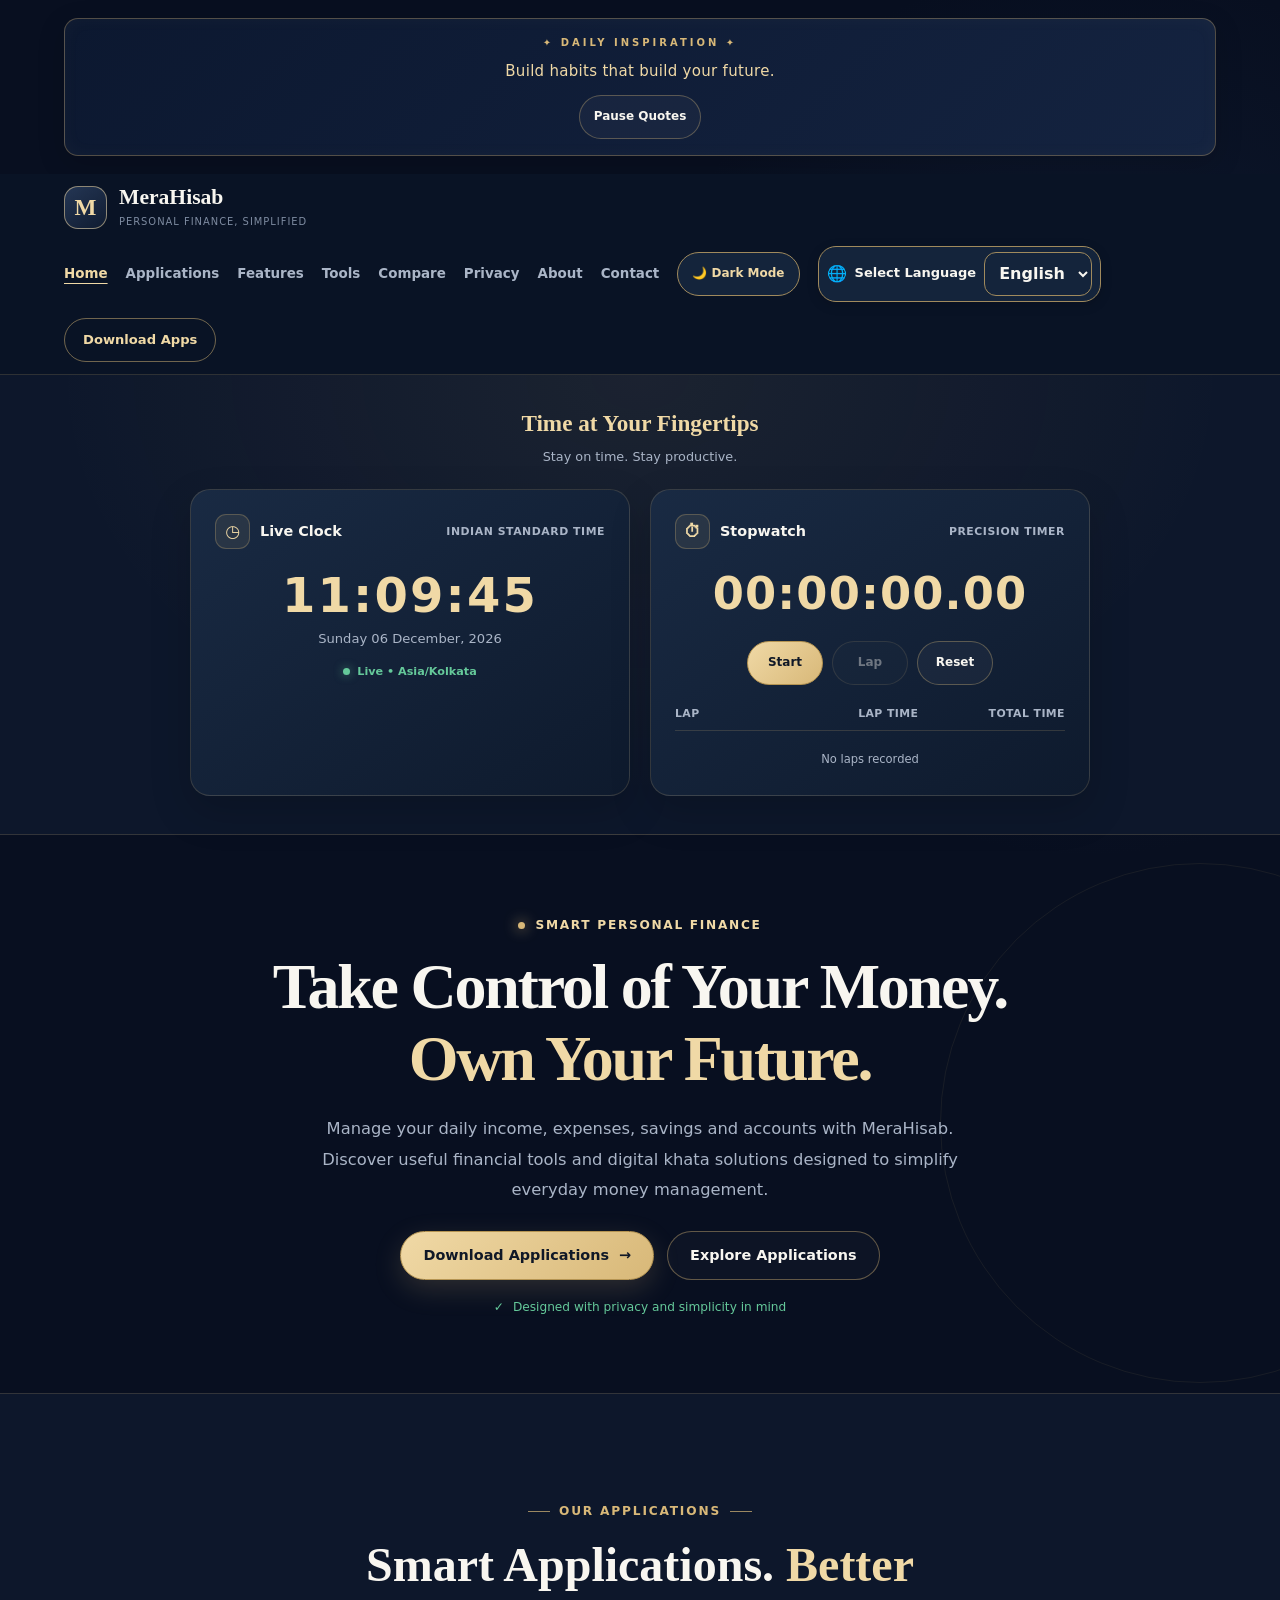
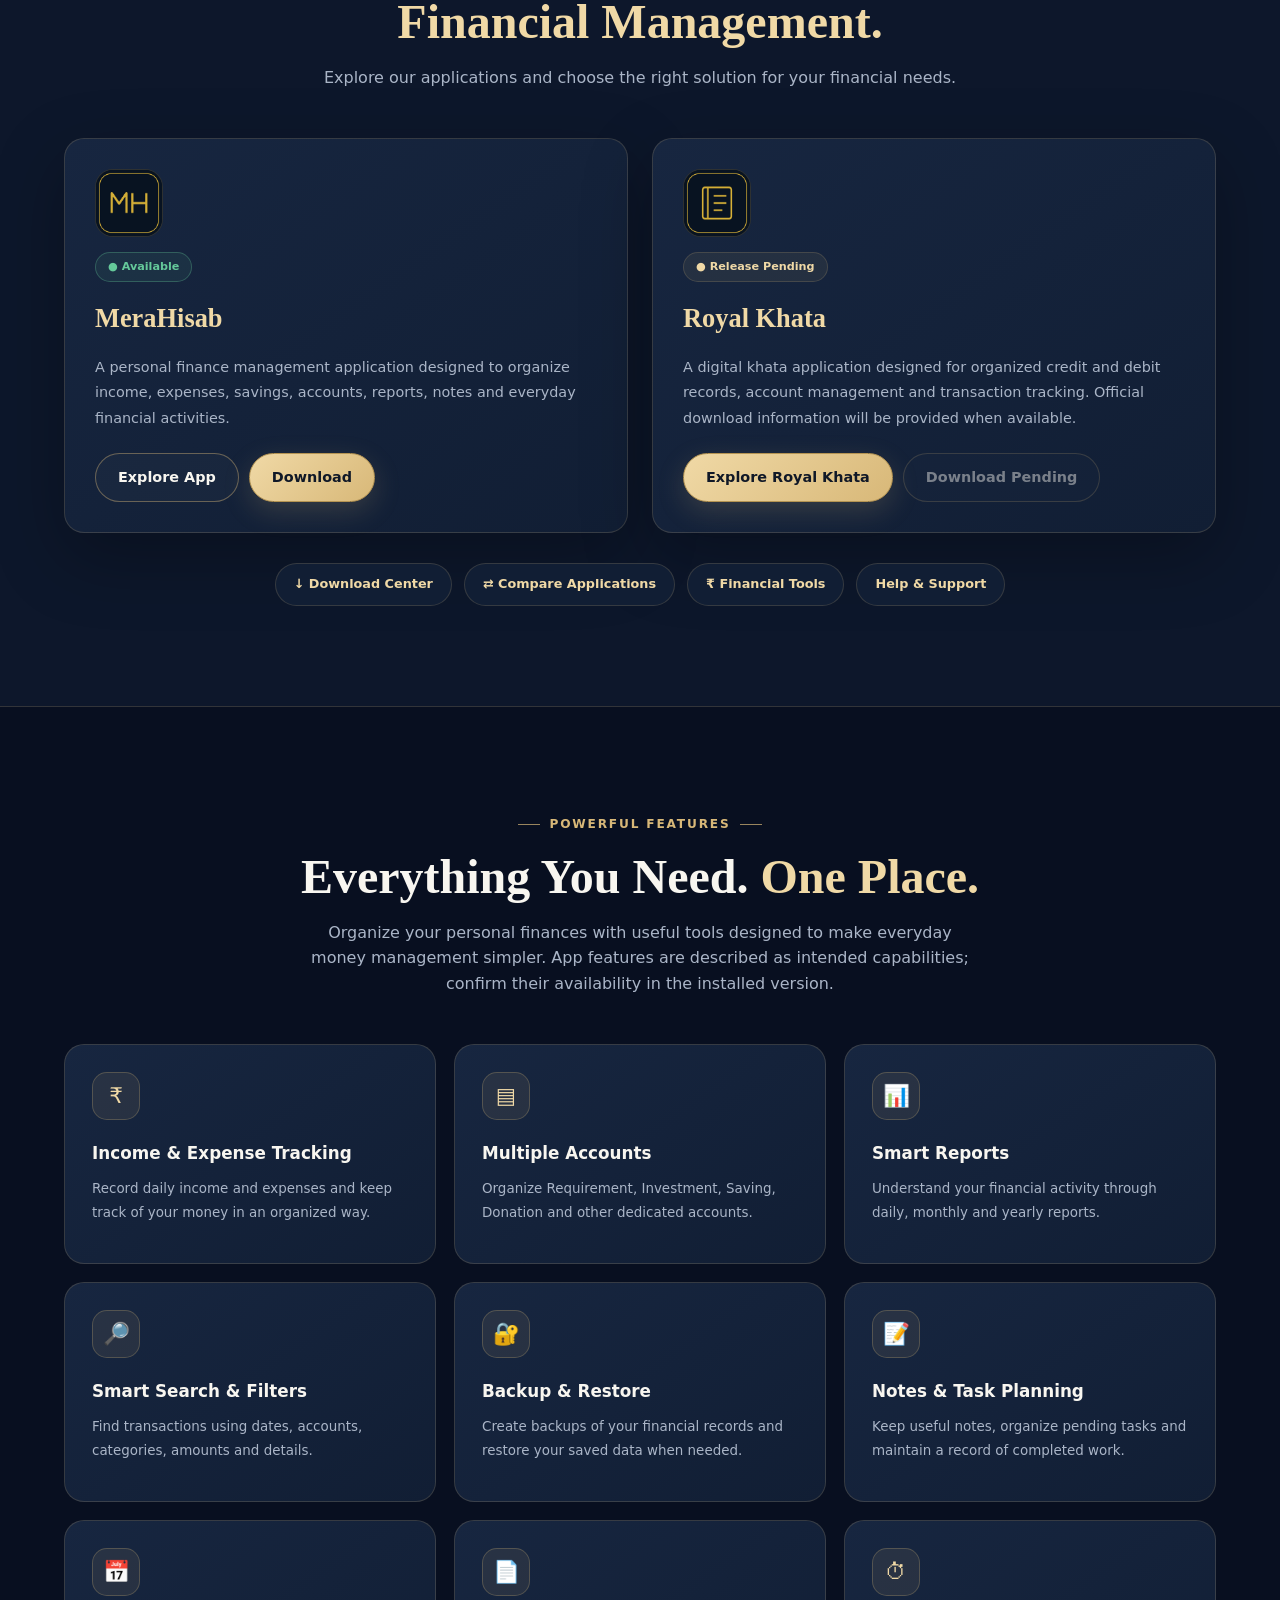
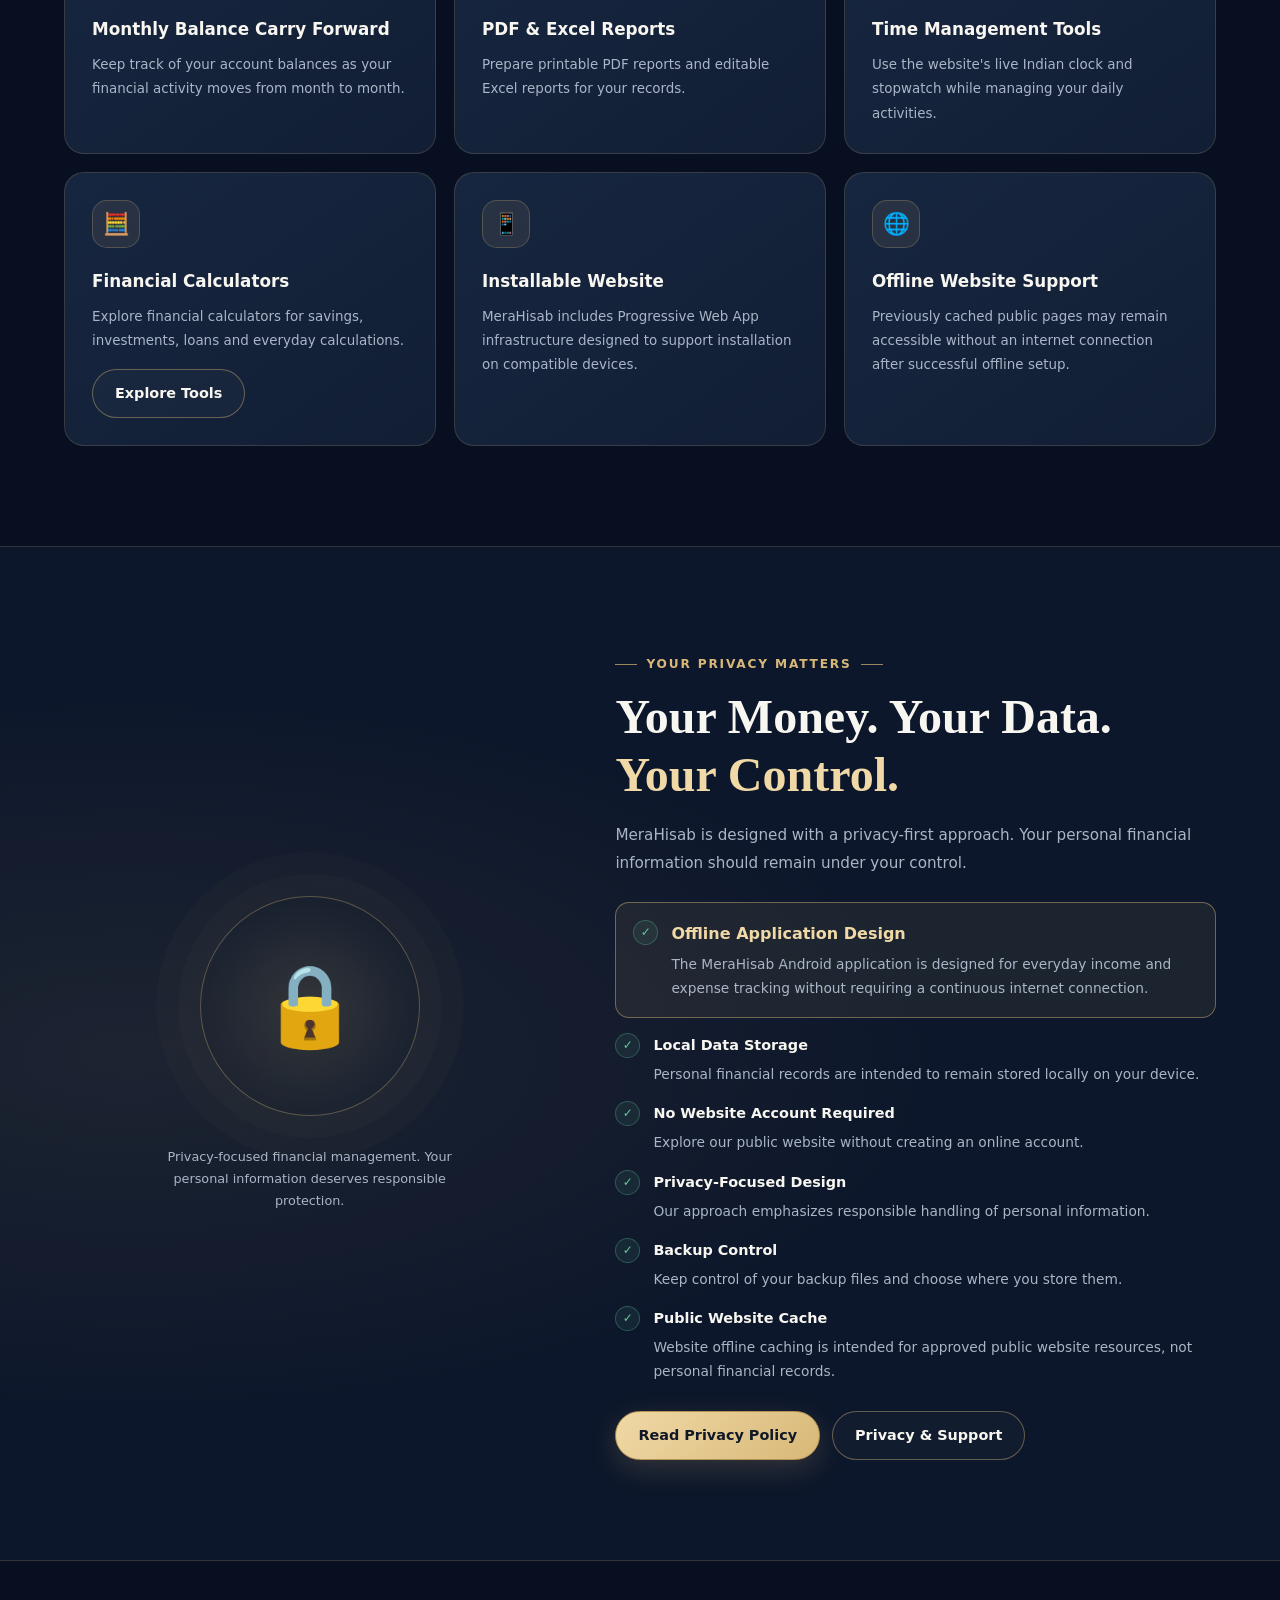
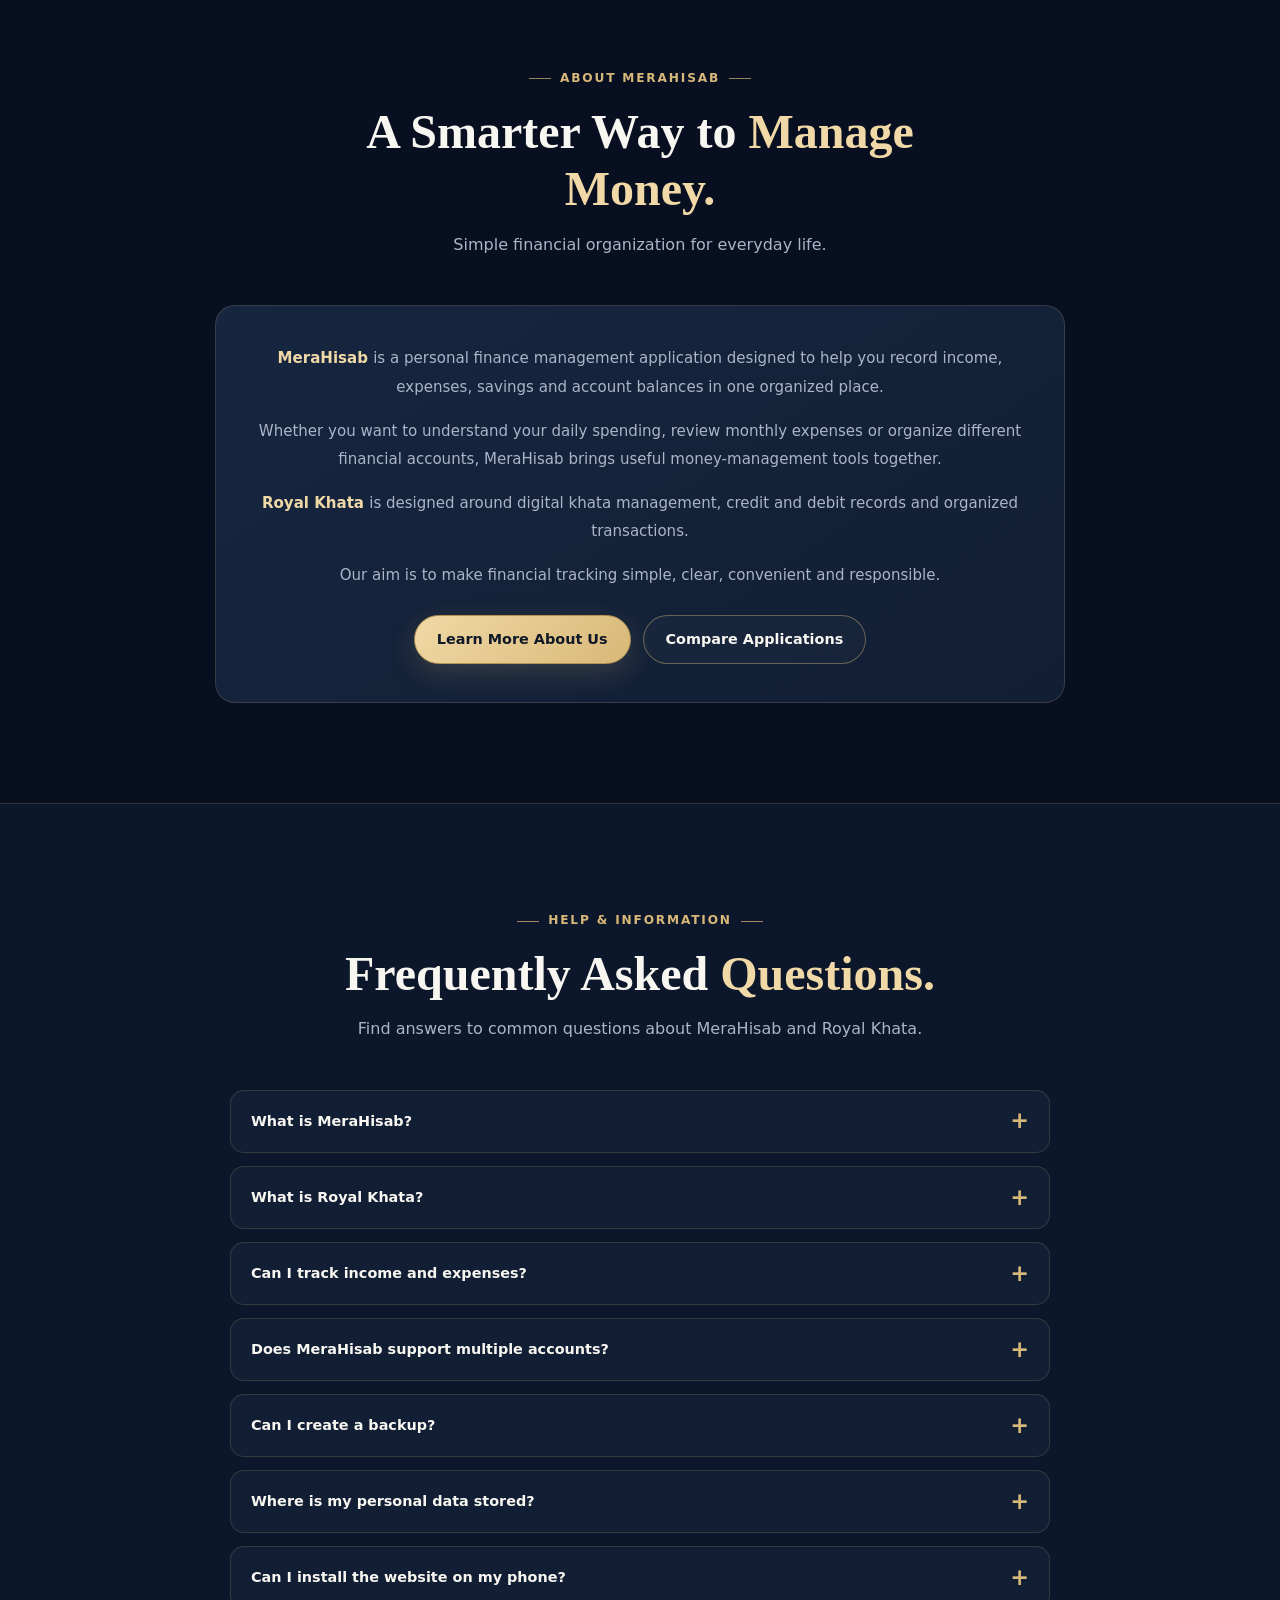
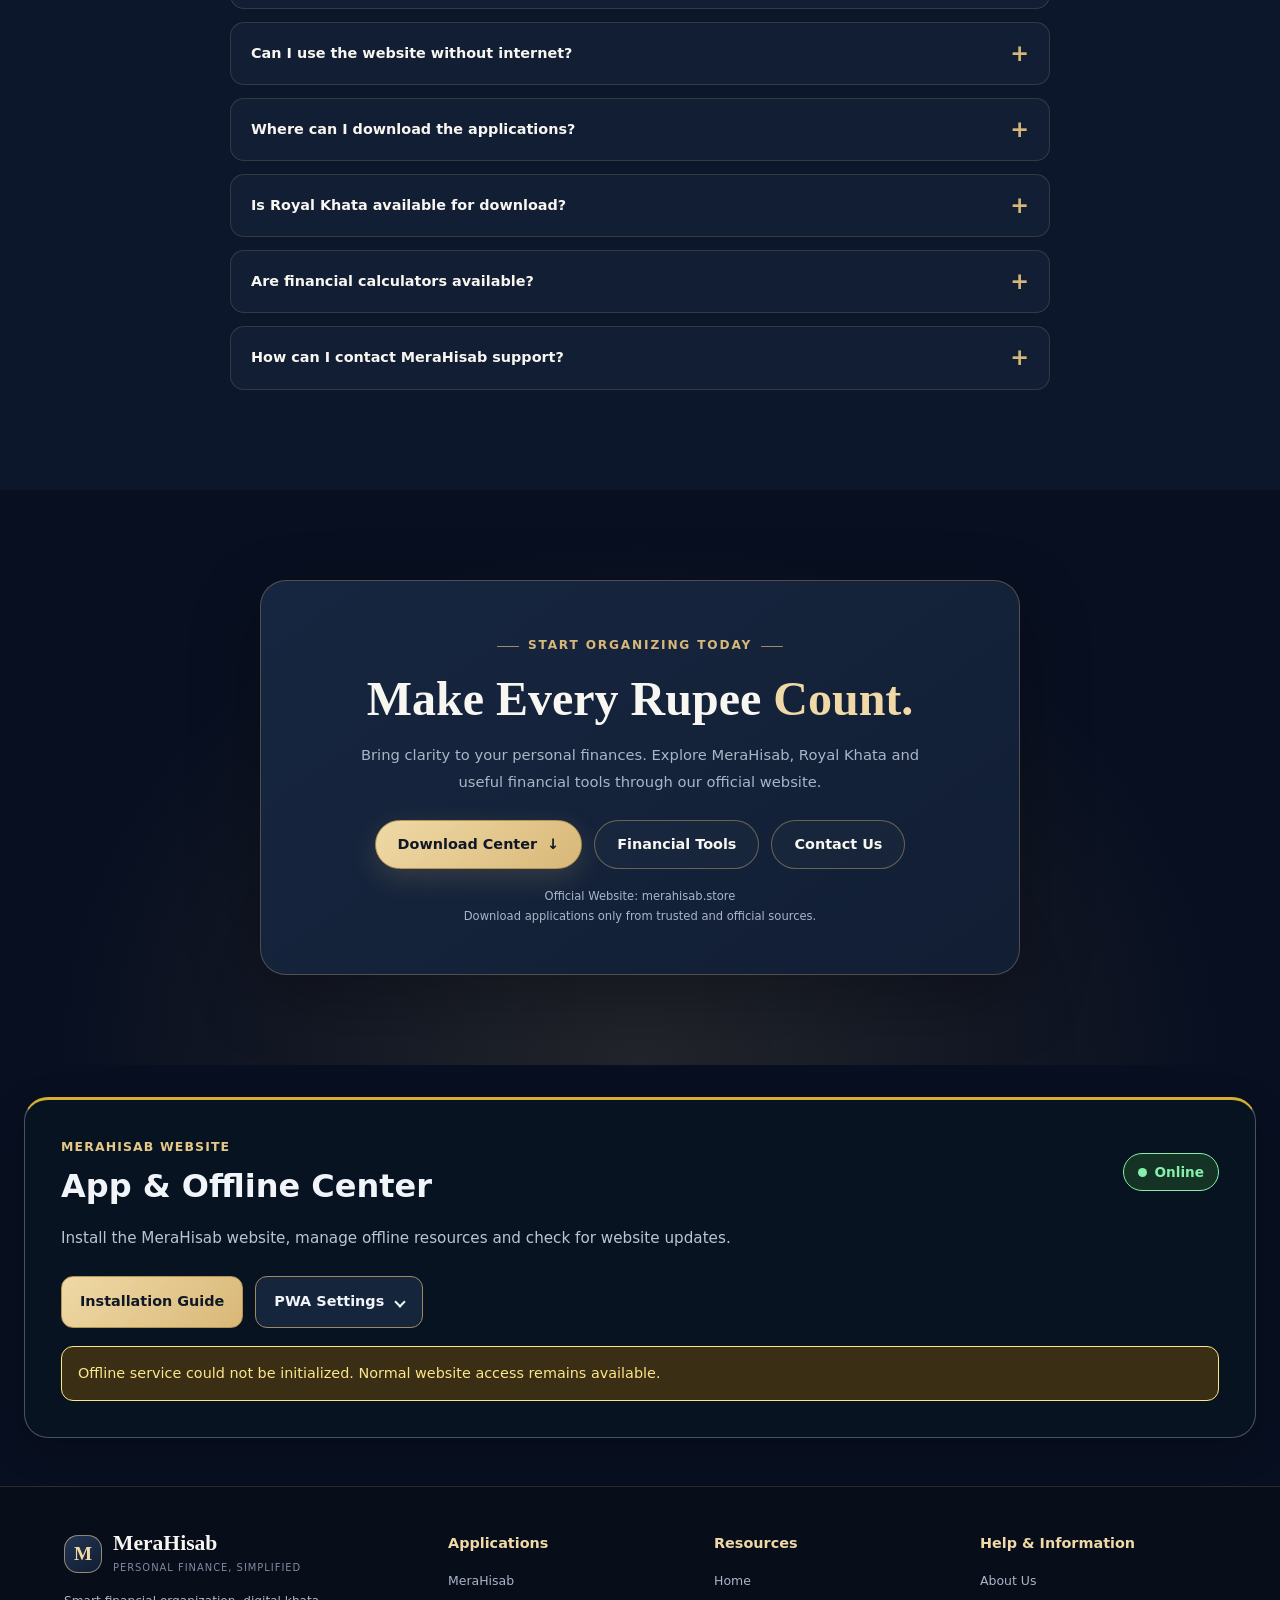
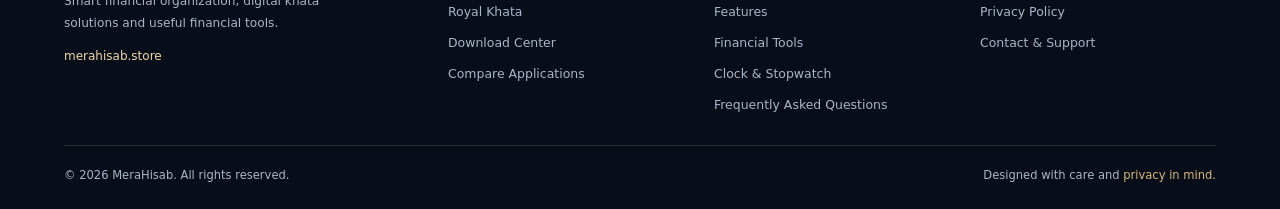
==== commit d6f7889d: "Refactor index.html for SEO and remove dashboard preview Updated meta tags for improved SEO and acce" ====
--- a/index.html
+++ b/index.html
@@ -3,7 +3,7 @@
 <html lang="en-IN">
 <head>
 <meta charset="utf-8"/>
-<meta content="default-src 'self'; script-src 'self' 'sha256-NHzDin9reRMbTFbS0gCNY4e1aSZeCj8RpWimzOaFMKk=' 'sha256-2GWleX2zYQmBwb1dFORlRasjhYiy8S0Tg0TqPAZODSI='; script-src-attr 'none'; style-src 'self' 'unsafe-inline'; font-src 'self'; img-src 'self' data: blob:; connect-src 'self'; worker-src 'self'; manifest-src 'self'; object-src 'none'; base-uri 'none'; form-action 'self'; frame-src 'none'" http-equiv="Content-Security-Policy"/>
+<meta content="default-src 'self'; script-src 'self' 'sha256-NHzDin9reRMbTFbS0gCNY4e1aSZeCj8RpWimzOaFMKk=' 'sha256-DKOCDwXrBxmcbflEh3D4aJSWv0WrNVi7pgnPnxBwpgs='; script-src-attr 'none'; style-src 'self' 'unsafe-inline'; font-src 'self'; img-src 'self' data: blob:; connect-src 'self'; worker-src 'self'; manifest-src 'self'; object-src 'none'; base-uri 'none'; form-action 'self'; frame-src 'none'" http-equiv="Content-Security-Policy"/>
 <meta content="width=device-width, initial-scale=1.0" name="viewport"/>
 <title>MeraHisab — Personal Finance &amp; Digital Khata</title>
 <meta content="Explore MeraHisab and Royal Khata, personal finance management, digital khata, expense tracking and useful financial tools." name="description"/>
@@ -17,12 +17,12 @@
 <meta content="MeraHisab — Personal Finance, Simplified" property="og:title"/>
 <meta content="Discover MeraHisab, Royal Khata and useful financial management tools." property="og:description"/>
 <meta content="https://merahisab.store/" property="og:url"/>
-<meta content="https://merahisab.store/merahisab-dashboard.png" property="og:image"/>
+<meta content="https://merahisab.store/icons/icon-512.png" property="og:image"/>
 <meta content="en_IN" property="og:locale"/>
-<meta content="summary_large_image" name="twitter:card"/>
+<meta content="summary" name="twitter:card"/>
 <meta content="MeraHisab" name="twitter:title"/>
 <meta content="Personal Finance, Simplified" name="twitter:description"/>
-<meta content="https://merahisab.store/merahisab-dashboard.png" name="twitter:image"/>
+<meta content="https://merahisab.store/icons/icon-512.png" name="twitter:image"/>
 <!-- PWA INTEGRATION -->
 <link href="/manifest.json" rel="manifest"/>
 <meta content="MeraHisab" name="application-name"/>
@@ -761,68 +761,6 @@
     }
 
     /* =====================================
-       REAL MERAHISAB DASHBOARD PREVIEW
-       ===================================== */
-
-    .preview-wrap {
-      position: relative;
-      width: 100%;
-      min-width: 0;
-      max-width: 650px;
-      margin-inline: auto;
-    }
-
-    .preview-glow {
-      position: absolute;
-      inset: 12% -8%;
-      border-radius: 50%;
-      background: rgba(216,184,120,0.13);
-      filter: blur(70px);
-      pointer-events: none;
-    }
-
-    .dashboard-download-link {
-      position: relative;
-      display: block;
-      width: 100%;
-      border-radius: 18px;
-    }
-
-    .real-dashboard-image {
-      position: relative;
-      display: block;
-      width: 100%;
-      max-width: 650px;
-      height: auto;
-      margin-inline: auto;
-      border-radius: 18px;
-      border: 1px solid rgba(201,164,91,0.45);
-
-      box-shadow:
-        0 18px 50px rgba(0,0,0,0.30);
-
-      transition:
-        transform 0.3s ease,
-        box-shadow 0.3s ease;
-    }
-
-    .dashboard-download-link:hover
-    .real-dashboard-image {
-      transform: translateY(-4px);
-
-      box-shadow:
-        0 24px 60px rgba(0,0,0,0.40);
-    }
-
-    .preview-caption {
-      position: relative;
-      margin-top: 17px;
-      color: var(--muted);
-      font-size: 0.72rem;
-      text-align: center;
-    }
-
-    /* =====================================
        APPLICATION DISCOVERY SECTION
        ===================================== */
 
@@ -1577,10 +1515,6 @@
         justify-content: center;
       }
 
-      .preview-wrap {
-        max-width: 650px;
-      }
-
       .privacy-content {
         grid-template-columns:
           minmax(0,1fr);
@@ -1691,10 +1625,6 @@
 
       .hero-description {
         font-size: 0.93rem;
-      }
-
-      .real-dashboard-image {
-        border-radius: 14px;
       }
 
       .apps-grid {
@@ -1928,10 +1858,6 @@
       .app-card:hover,
       .btn:hover,
       .dashboard-download-link:hover
-      .real-dashboard-image {
-        transform: none;
-      }
-
     }
 
     /* END OF PART 3 */
@@ -1957,6 +1883,24 @@
     @media (max-width: 760px) { html:root { scroll-padding-top: var(--mh-scroll-offset, 20px); } }
     @media (max-width: 360px) { .container { padding-inline: 12px; } .nav { gap: 4px 10px; } .hero-buttons > *, .app-card-actions > *, .download-actions > * { max-width: 100%; } }
     @media print { .motivation-ticker, .header, .time-tools-section, #pwaMount, .footer { display:none !important; } .section { padding: 16px 0; } }
+
+
+    /* Text-first homepage hero: no dashboard image or empty column. */
+    .hero { padding: clamp(36px, 6vw, 76px) 0; }
+    .hero-grid { display: grid; grid-template-columns: minmax(0, 1fr); gap: 0; justify-items: center; }
+    .hero-content { width: 100%; max-width: 880px; margin-inline: auto; text-align: center; }
+    .hero-content .eyebrow { justify-content: center; margin-bottom: 16px; }
+    .hero h1 { max-width: 880px; margin: 0 auto 20px; font-size: clamp(2rem, 5vw, 4.2rem); }
+    .hero h1 > span { display: block; }
+    .hero-description { max-width: 680px; margin: 0 auto 26px; }
+    .hero-buttons { justify-content: center; margin-bottom: 18px; }
+    .hero-note { justify-content: center; flex-wrap: wrap; }
+    .hero-note > span[aria-hidden] { flex: 0 0 auto; }
+    @media (max-width: 600px) {
+      .hero { padding: 34px 0 42px; }
+      .hero h1 { font-size: clamp(1.9rem, 7vw, 2.65rem); }
+      .hero-buttons { gap: 10px; }
+    }
 
   </style>
 <script type="application/ld+json">{"@context": "https://schema.org", "@type": "WebSite", "name": "MeraHisab", "url": "https://merahisab.store/", "inLanguage": ["en-IN", "hi-IN"]}</script></head>
@@ -2129,18 +2073,6 @@
 
           </div>
 </div>
-<!-- REAL MERAHISAB DASHBOARD -->
-<div class="preview-wrap">
-<div class="preview-glow"></div>
-<a class="dashboard-download-link" href="/merahisab.html">
-<img alt="MeraHisab personal finance application dashboard" class="real-dashboard-image" data-home-alt-hi="MeraHisab व्यक्तिगत वित्त ऐप का डैशबोर्ड" decoding="async" fetchpriority="high" height="1536" src="/merahisab-dashboard.png" width="1024"/>
-</a>
-<div class="preview-caption" data-home-hi="MeraHisab ऐप का डैशबोर्ड देखें" data-no-translate="true">
-
-            Explore the MeraHisab Application Dashboard
-
-          </div>
-</div>
 </div>
 </section>
 <!-- APPLICATION DISCOVERY -->
@@ -3243,10 +3175,7 @@
   function tickerState(){clearInterval(quoteTimer);quoteTimer=null;set(tickerButton,paused?tr("Resume Quotes","प्रेरक विचार जारी रखें"):tr("Pause Quotes","प्रेरक विचार रोकें"));if(!paused&&!document.hidden)quoteTimer=setInterval(nextQuote,7000);}
   tickerButton.addEventListener("click",()=>{paused=!paused;if(!paused)nextQuote();tickerState();});
   const motionChange=e=>{if(e.matches){paused=true;tickerState();}};if(motion.addEventListener)motion.addEventListener("change",motionChange);else motion.addListener?.(motionChange);
-  const image=document.querySelector(".real-dashboard-image"), caption=document.querySelector(".preview-caption");let imageFailed=false;
-  function imageFallback(){imageFailed=true;image.hidden=true;const link=image.closest("a");link.classList.add("btn","btn-secondary");let fallback=link.querySelector("[data-home-fallback]");if(!fallback){fallback=document.createElement("span");fallback.dataset.homeFallback="true";fallback.setAttribute("data-no-translate","true");link.append(fallback);}set(fallback,tr("Explore MeraHisab","MeraHisab के बारे में जानें"));set(caption,tr("Dashboard preview is currently unavailable.","डैशबोर्ड का पूर्वावलोकन अभी उपलब्ध नहीं है।"));}
-  image.addEventListener("error",imageFallback,{once:true});if(image.complete&&!image.naturalWidth)imageFallback();
-  function applyLanguage(){const hindi=lang()==="hi";translations.forEach(([el,en,hi])=>set(el,hindi?hi:en));attributes.forEach(([el,a,en,hi])=>el.setAttribute(a,hindi?hi:en));updateClock();buttons();list.querySelectorAll(".lap-row").forEach(row=>set(row.firstElementChild,tr("Lap ","लैप ")+row.dataset.lapNumber));nextQuote();tickerState();if(imageFailed)imageFallback();}
+  function applyLanguage(){const hindi=lang()==="hi";translations.forEach(([el,en,hi])=>set(el,hindi?hi:en));attributes.forEach(([el,a,en,hi])=>el.setAttribute(a,hindi?hi:en));updateClock();buttons();list.querySelectorAll(".lap-row").forEach(row=>set(row.firstElementChild,tr("Lap ","लैप ")+row.dataset.lapNumber));nextQuote();tickerState();}
   window.addEventListener("merahisab:languagechange",applyLanguage);window.addEventListener("merahisab:languageready",applyLanguage);
   document.addEventListener("visibilitychange",()=>{clearTimeout(clockTimer);clockTimer=null;stopFrame();if(!document.hidden){tick();if(running)animate();draw();}tickerState();});
   window.addEventListener("pageshow",()=>{draw();updateClock();});
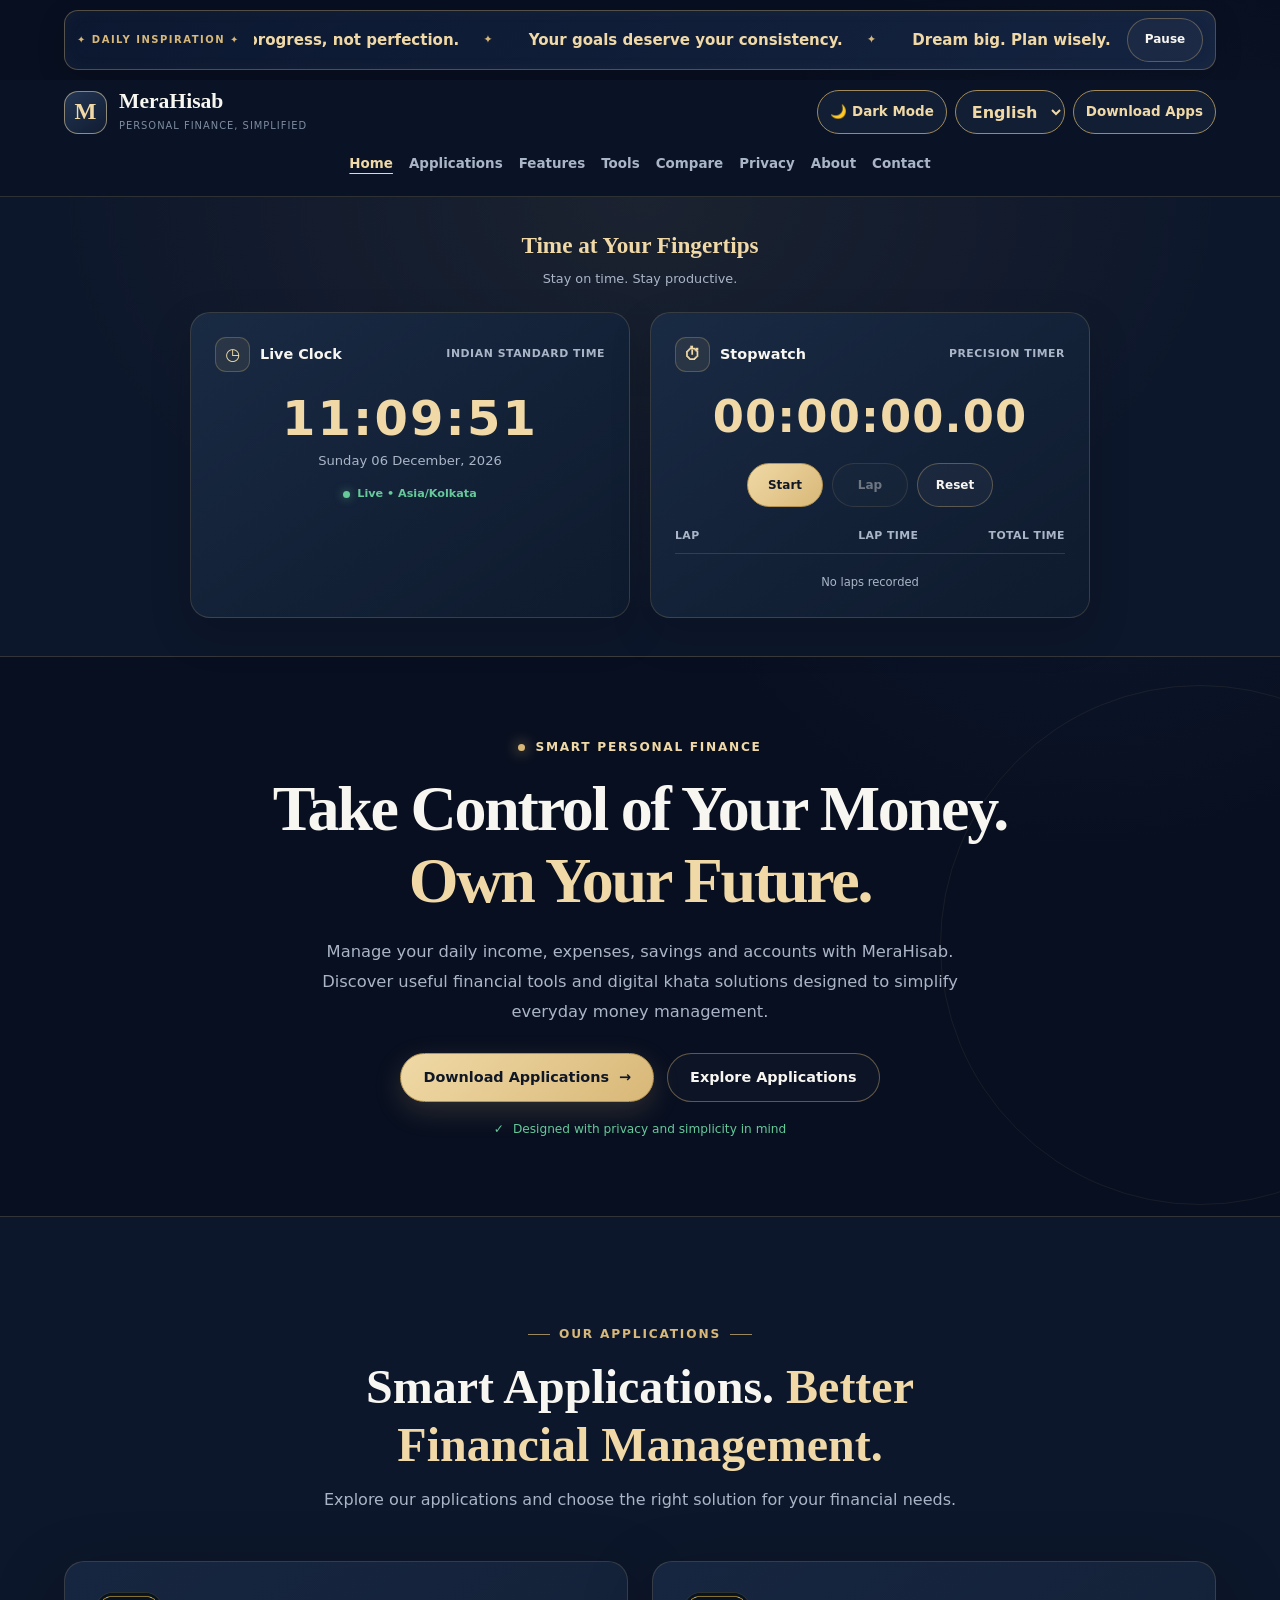
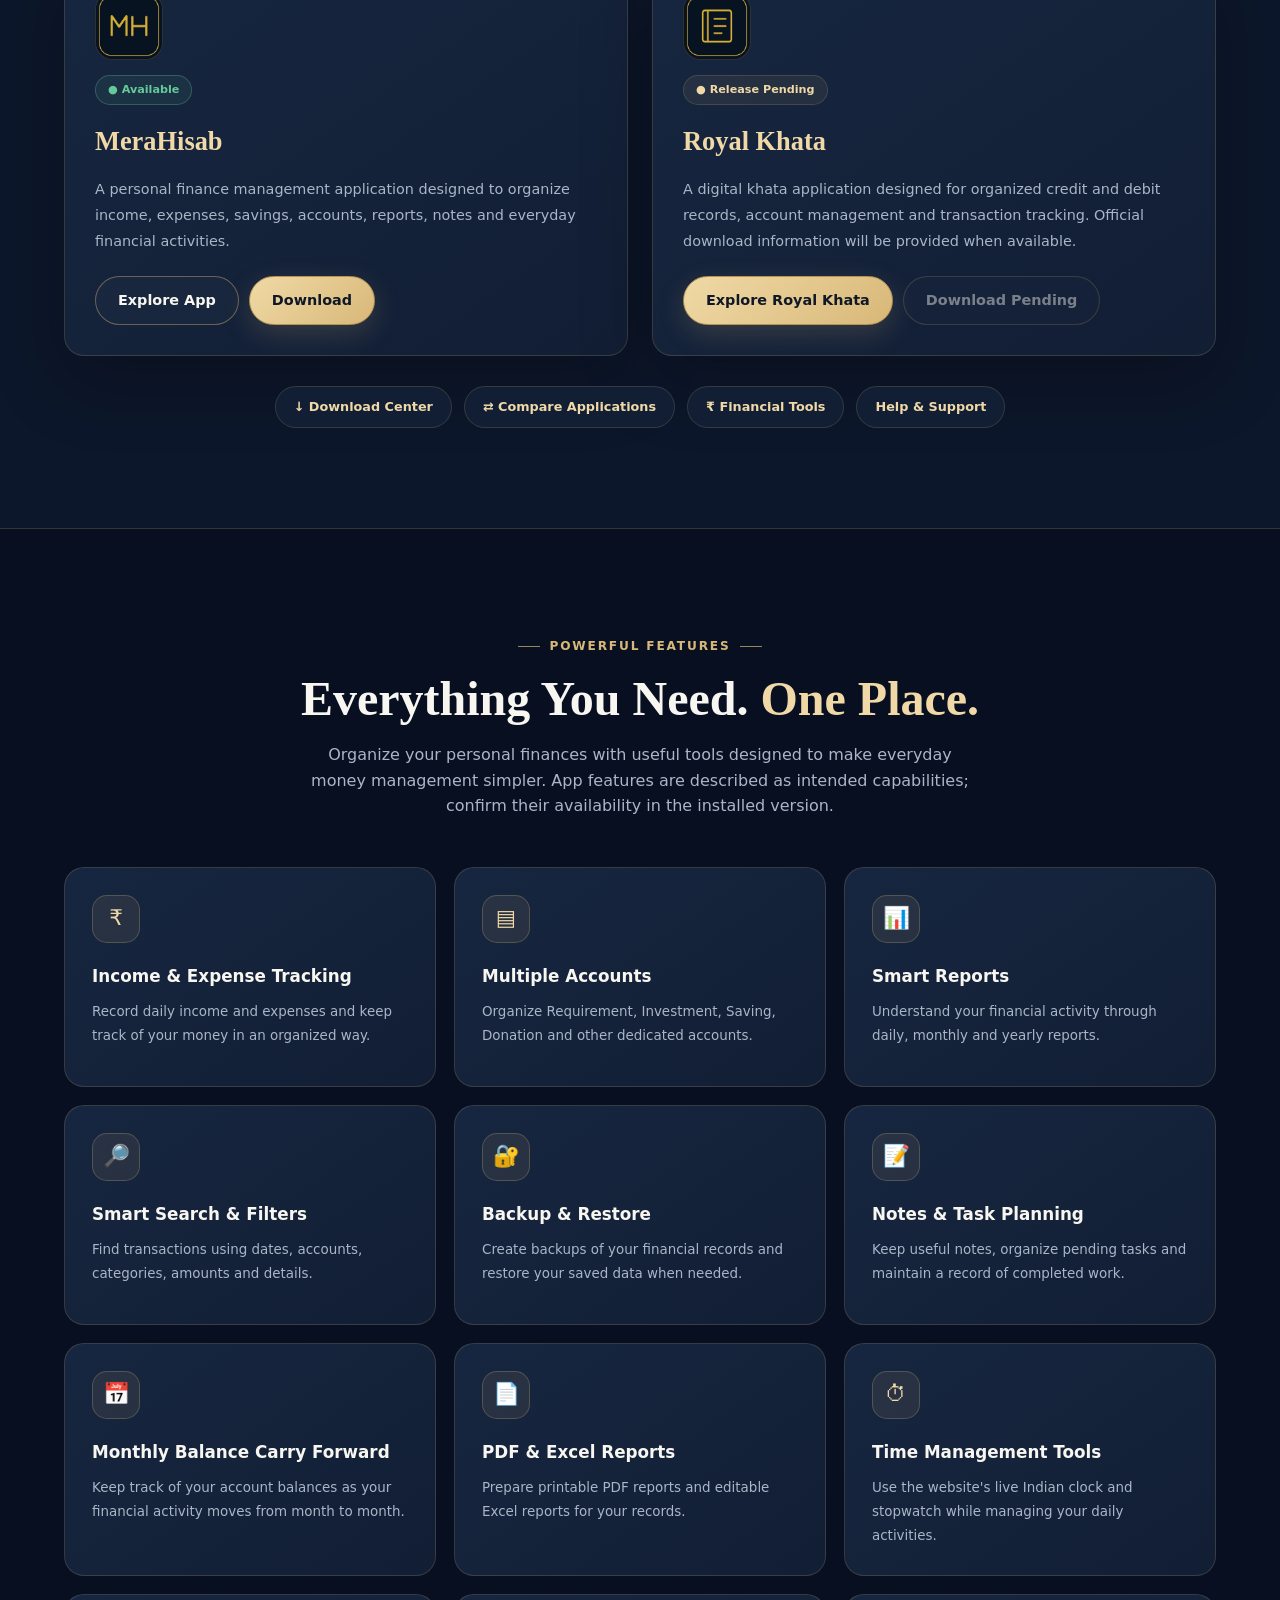
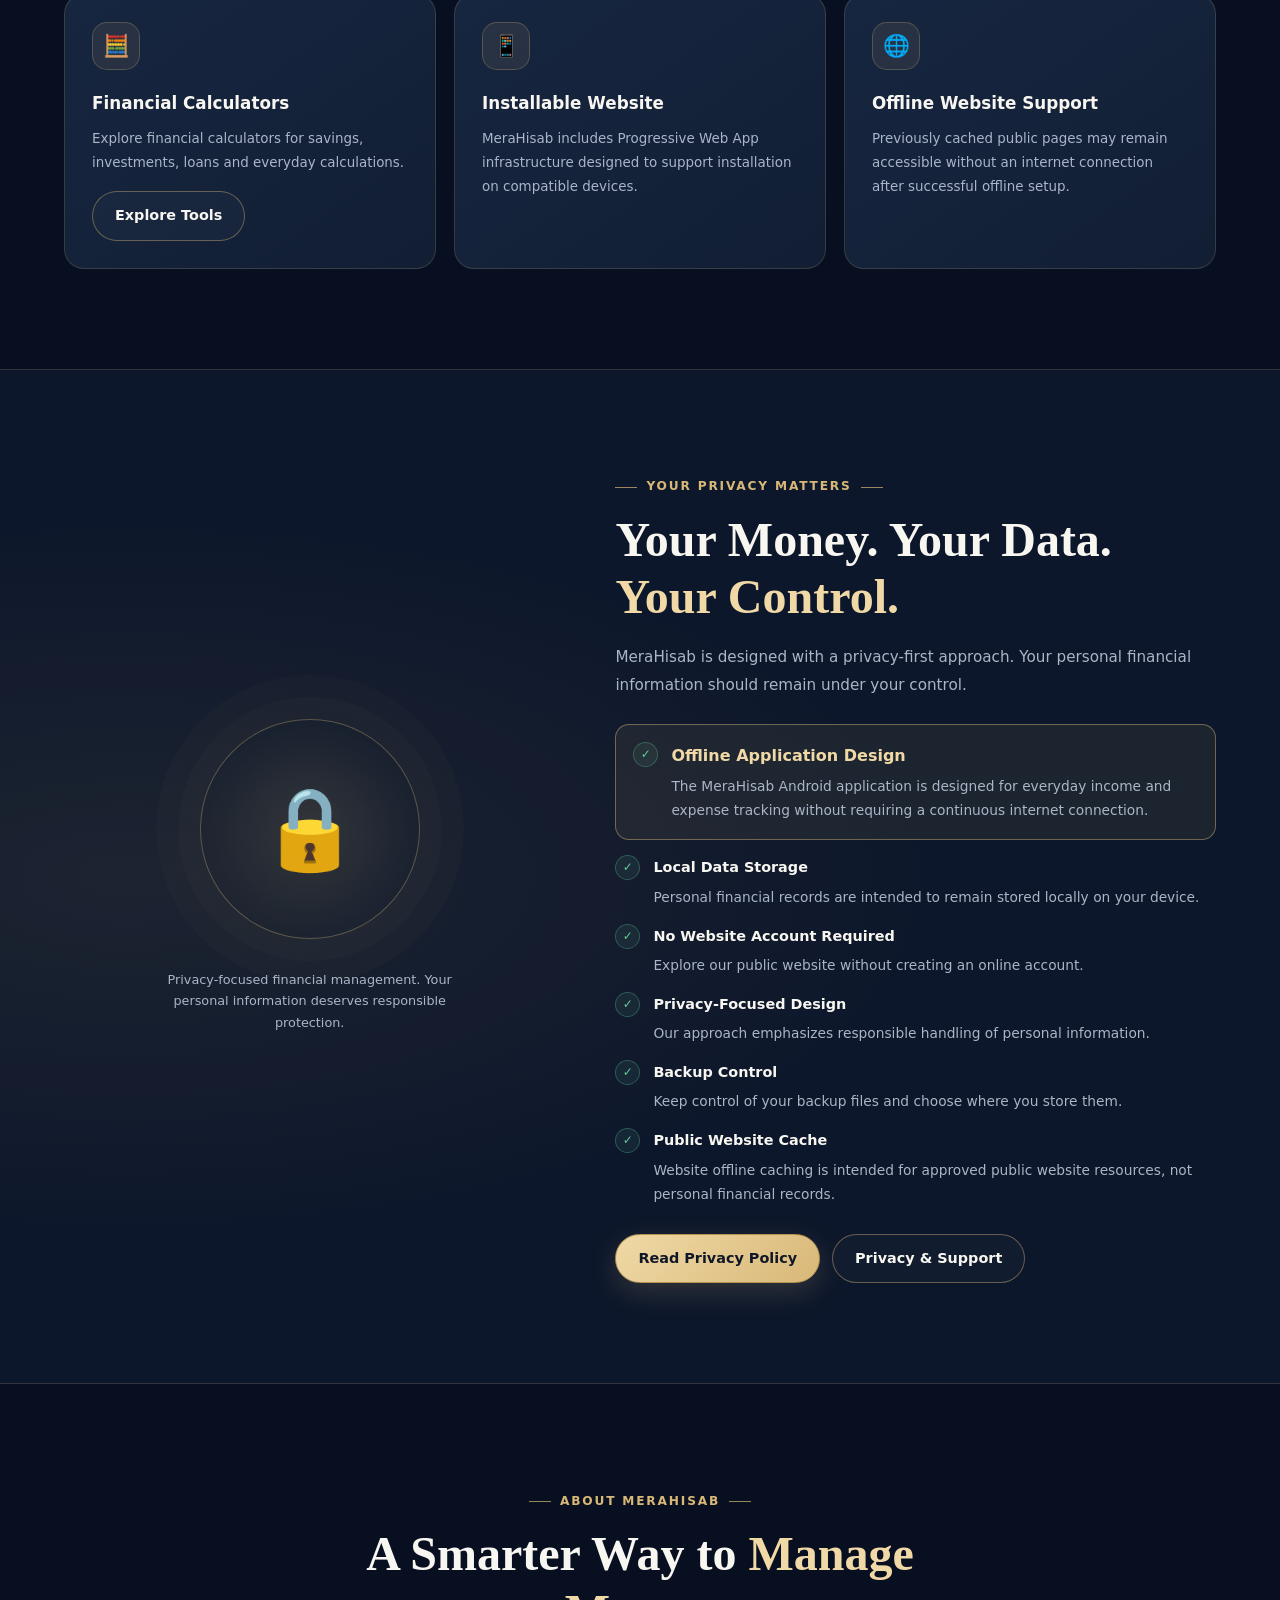
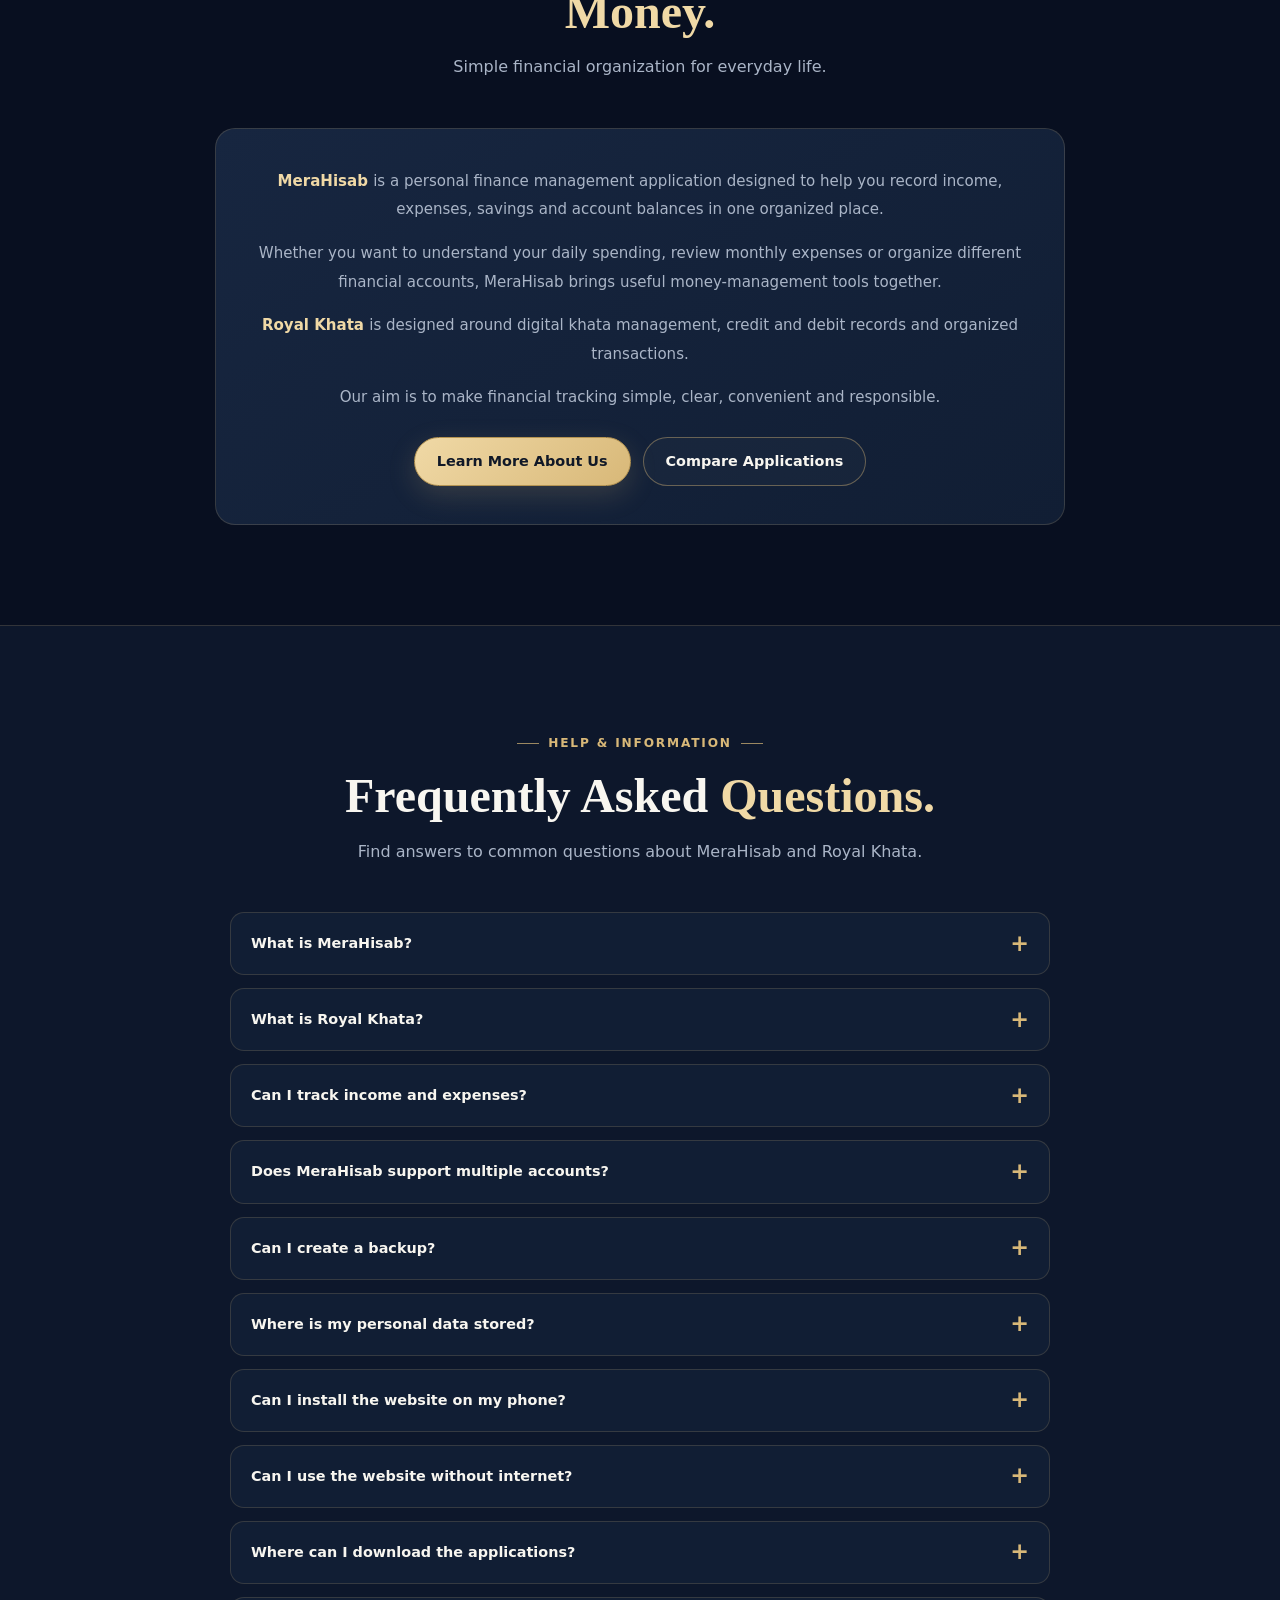
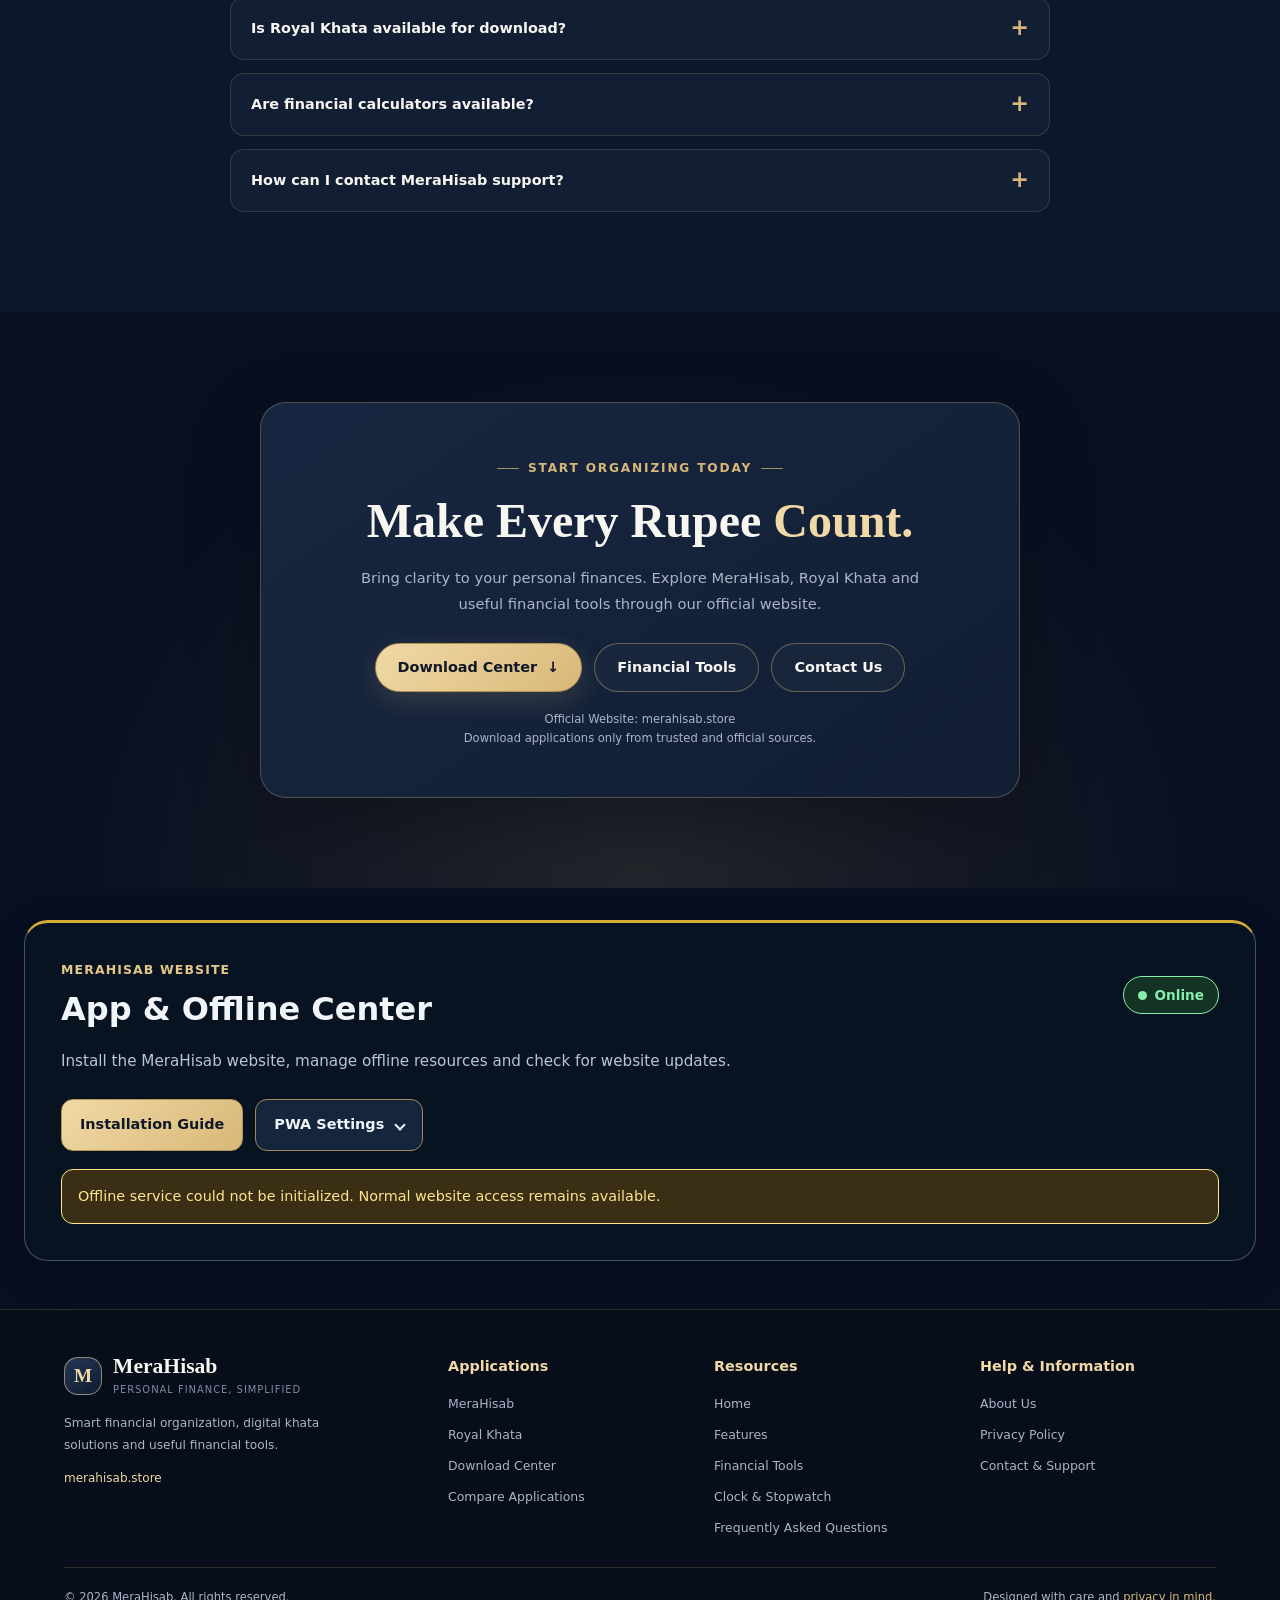
==== commit d5dd083c: "Update index.html" ====
--- a/index.html
+++ b/index.html
@@ -3,7 +3,7 @@
 <html lang="en-IN">
 <head>
 <meta charset="utf-8"/>
-<meta content="default-src 'self'; script-src 'self' 'sha256-NHzDin9reRMbTFbS0gCNY4e1aSZeCj8RpWimzOaFMKk=' 'sha256-DKOCDwXrBxmcbflEh3D4aJSWv0WrNVi7pgnPnxBwpgs='; script-src-attr 'none'; style-src 'self' 'unsafe-inline'; font-src 'self'; img-src 'self' data: blob:; connect-src 'self'; worker-src 'self'; manifest-src 'self'; object-src 'none'; base-uri 'none'; form-action 'self'; frame-src 'none'" http-equiv="Content-Security-Policy"/>
+<meta content="default-src 'self'; script-src 'self' 'sha256-NHzDin9reRMbTFbS0gCNY4e1aSZeCj8RpWimzOaFMKk=' 'sha256-yNiqfJGTOxsqEYRjfOIYCIIepaO7JTmQNAStfLR5zGw='; script-src-attr 'none'; style-src 'self' 'unsafe-inline'; font-src 'self'; img-src 'self' data: blob:; connect-src 'self'; worker-src 'self'; manifest-src 'self'; object-src 'none'; base-uri 'none'; form-action 'self'; frame-src 'none'" http-equiv="Content-Security-Policy"/>
 <meta content="width=device-width, initial-scale=1.0" name="viewport"/>
 <title>MeraHisab — Personal Finance &amp; Digital Khata</title>
 <meta content="Explore MeraHisab and Royal Khata, personal finance management, digital khata, expense tracking and useful financial tools." name="description"/>
@@ -1856,8 +1856,7 @@
 
       .feature-card:hover,
       .app-card:hover,
-      .btn:hover,
-      .dashboard-download-link:hover
+      .btn:hover { transform:none; }
     }
 
     /* END OF PART 3 */
@@ -1902,6 +1901,42 @@
       .hero-buttons { gap: 10px; }
     }
 
+
+    /* Compact homepage navigation and continuous inspiration strip. */
+    header.header .header-inner { display:grid; grid-template-columns:auto minmax(0,1fr); gap:8px 20px; align-items:center; min-height:0; padding-block:10px; }
+    header.header .brand { grid-column:1; grid-row:1; }
+    header.header .nav { grid-column:1/-1; grid-row:2; width:100%; justify-content:center; align-items:center; gap:4px 16px; padding:0; }
+    header.header .home-controls { grid-column:2; grid-row:1; display:flex; flex-wrap:wrap; justify-content:flex-end; align-items:center; gap:8px; min-width:0; }
+    header.header #theme, header.header .nav-cta, header.header #merahisabLanguageSelect { min-height:44px; padding:8px 12px; border:1px solid var(--mh-control-border,var(--line)); border-radius:999px; color:var(--gold2); background:var(--surface); font:600 .84rem/1.3 system-ui,"Nirmala UI",sans-serif; white-space:nowrap; margin:0; }
+    header.header #languageMount { display:inline-flex; flex:0 0 auto; align-items:center; justify-content:center; padding:0; margin:0; min-width:0; max-width:100%; }
+    header.header #merahisabLanguageSwitcher { display:inline-flex; position:relative; flex:0 0 auto; align-items:center; gap:0; width:auto; min-width:0; max-width:100%; padding:0; margin:0; border:0; border-radius:0; box-shadow:none; background:transparent; }
+    header.header #merahisabLanguageSwitcher::before { content:none; display:none; }
+    header.header #merahisabLanguageSwitcher .mh-language-label { position:absolute!important; width:1px!important; height:1px!important; padding:0!important; margin:-1px!important; overflow:hidden!important; clip:rect(0,0,0,0)!important; clip-path:inset(50%)!important; white-space:nowrap!important; border:0!important; }
+    header.header #merahisabLanguageSelect { width:auto; min-width:104px; max-width:100%; padding-inline:12px 10px; font-size:16px; appearance:auto; cursor:pointer; }
+    header.header #merahisabLanguageSelect:focus-visible { outline:3px solid var(--mh-focus,#94c7ff); outline-offset:3px; }
+    header.header .home-controls > * { max-width:100%; }
+    .motivation-ticker { display:grid; grid-template-columns:auto minmax(0,1fr) auto; grid-template-areas:"label stream control"; align-items:center; gap:10px 14px; width:min(1152px,calc(100% - 32px)); margin:10px auto; padding:7px 12px; text-align:start; }
+    .motivation-ticker .motivation-label { grid-area:label; margin:0; letter-spacing:1.5px; font-size:10px; white-space:nowrap; }
+    .motivation-viewport { grid-area:stream; position:relative; min-width:0; overflow:hidden; direction:ltr; }
+    .motivation-ticker .motivation-text { margin:0; min-height:0; text-align:center; font-size:.94rem; line-height:1.65; transition:none; }
+    .motivation-track { position:absolute; top:0; left:0; display:flex; align-items:center; width:max-content; height:100%; white-space:nowrap; color:var(--gold2); font-size:.94rem; font-weight:600; line-height:1.6; pointer-events:none; }
+    .motivation-item { display:inline-flex; flex:none; align-items:center; gap:24px; padding-inline:18px; white-space:nowrap; }
+    .motivation-item::after { content:"\2726"; color:var(--gold); font-size:.75em; }
+    .motivation-viewport.is-streaming { height:32px; }
+    .motivation-viewport.is-streaming .motivation-text { position:absolute; width:1px; height:1px; overflow:hidden; clip-path:inset(50%); white-space:nowrap; }
+    .motivation-ticker #tickerToggle { grid-area:control; min-height:44px; padding:7px 12px; margin:0; white-space:nowrap; }
+    @media (max-width:760px) {
+      header.header .header-inner { grid-template-columns:minmax(0,1fr); gap:8px; }
+      header.header .brand { grid-column:1; grid-row:1; justify-self:center; }
+      header.header .home-controls { grid-column:1; grid-row:2; justify-content:center; gap:6px; }
+      header.header .nav { grid-column:1; grid-row:3; justify-content:center; gap:0 12px; }
+      header.header #theme, header.header .nav-cta { font-size:.75rem; padding-inline:10px; }
+      .motivation-ticker { grid-template-columns:minmax(0,1fr) auto; grid-template-areas:"label control" "stream stream"; gap:4px 8px; padding:6px 10px; margin:8px auto; }
+      .motivation-track, .motivation-ticker .motivation-text { font-size:.86rem; }
+      .motivation-ticker .motivation-label { white-space:normal; letter-spacing:1px; }
+    }
+    @media (forced-colors:active) { header.header #merahisabLanguageSelect { border-color:ButtonText; color:ButtonText; background:Canvas; } }
+
   </style>
 <script type="application/ld+json">{"@context": "https://schema.org", "@type": "WebSite", "name": "MeraHisab", "url": "https://merahisab.store/", "inLanguage": ["en-IN", "hi-IN"]}</script></head>
 <body>
@@ -1914,9 +1949,11 @@
 <div class="motivation-label" data-home-hi="✦ दैनिक प्रेरणा ✦" data-no-translate="true">
       ✦ DAILY INSPIRATION ✦
     </div>
-<div class="motivation-text" data-no-translate="true" id="motivationText" lang="hi">
-      हर छोटी बचत, आपके बड़े सपनों की ओर एक कदम है।
-    </div>
+<div class="motivation-viewport" id="motivationViewport" aria-live="off" data-no-translate="true">
+<div class="motivation-text" id="motivationText" lang="en">Make every rupee count.</div>
+<div class="motivation-track" id="motivationTrack" aria-hidden="true" hidden></div>
+</div>
+<button class="timer-btn" id="tickerToggle" type="button" data-no-translate="true" aria-controls="motivationViewport" hidden>Pause</button>
 </section>
 <!-- PREMIUM WEBSITE HEADER -->
 <header class="header">
@@ -1941,13 +1978,16 @@
 <a data-home-hi="गोपनीयता" data-no-translate="true" href="/privacy.html">Privacy</a>
 <a data-home-hi="हमारे बारे में" data-no-translate="true" href="/about.html">About</a>
 <a data-home-hi="संपर्क" data-no-translate="true" href="/contact.html">Contact</a>
+</nav>
+<div class="home-controls">
 <button aria-label="Change website theme" class="timer-btn" data-no-translate="true" id="theme" type="button">
           Theme
         </button>
-</nav>
+<div id="languageMount"></div>
 <a class="nav-cta" data-home-hi="ऐप डाउनलोड करें" data-no-translate="true" href="/downloads.html">
         Download Apps
       </a>
+</div>
 </div>
 </header>
 <main id="home" tabindex="-1">
@@ -3168,14 +3208,42 @@
         "आज बेहतर बनिए, कल और बेहतर होगा।"
 
       ];
-  const quote=$("motivationText"), ticker=quote.closest(".motivation-ticker"), motion=matchMedia("(prefers-reduced-motion: reduce)");
-  let quoteTimer=null, last=-1, paused=motion.matches;
-  const tickerButton=document.createElement("button");tickerButton.type="button";tickerButton.className="timer-btn";tickerButton.style.marginTop="10px";tickerButton.setAttribute("data-no-translate","true");ticker.append(tickerButton);
-  function nextQuote(){const candidates=quotes.map((text,i)=>({text,i})).filter(x=>lang()==="hi" ? /[\u0900-\u097f]/.test(x.text) : !/[\u0900-\u097f]/.test(x.text));const pool=candidates.length?candidates:quotes.map((text,i)=>({text,i}));const options=pool.filter(x=>x.i!==last);const selected=(options.length?options:pool)[Math.floor(Math.random()*(options.length||pool.length))];if(selected){last=selected.i;set(quote,selected.text);quote.lang=/[\u0900-\u097f]/.test(selected.text)?"hi":"en";}}
-  function tickerState(){clearInterval(quoteTimer);quoteTimer=null;set(tickerButton,paused?tr("Resume Quotes","प्रेरक विचार जारी रखें"):tr("Pause Quotes","प्रेरक विचार रोकें"));if(!paused&&!document.hidden)quoteTimer=setInterval(nextQuote,7000);}
-  tickerButton.addEventListener("click",()=>{paused=!paused;if(!paused)nextQuote();tickerState();});
-  const motionChange=e=>{if(e.matches){paused=true;tickerState();}};if(motion.addEventListener)motion.addEventListener("change",motionChange);else motion.addListener?.(motionChange);
-  function applyLanguage(){const hindi=lang()==="hi";translations.forEach(([el,en,hi])=>set(el,hindi?hi:en));attributes.forEach(([el,a,en,hi])=>el.setAttribute(a,hindi?hi:en));updateClock();buttons();list.querySelectorAll(".lap-row").forEach(row=>set(row.firstElementChild,tr("Lap ","लैप ")+row.dataset.lapNumber));nextQuote();tickerState();}
+  const quote=$("motivationText"), viewport=$("motivationViewport"), track=$("motivationTrack"), tickerButton=$("tickerToggle"), motion=matchMedia("(prefers-reduced-motion: reduce)");
+  let paused=false, quoteFrame=null, stamp=null, offset=0, streamWidth=0, viewportWidth=0, quoteLang="", bag=[], lastQuote="", stream=[];
+  const SPEED=50; // CSS pixels per second, moving from right to left.
+  function randomQuote(){
+    if(!bag.length){
+      const pool=quotes.filter(text=>lang()==="hi"?/[\u0900-\u097f]/.test(text):!/[\u0900-\u097f]/.test(text));
+      bag=(pool.length?pool:quotes).slice();
+      for(let i=bag.length-1;i>0;i--){const j=Math.floor(Math.random()*(i+1));[bag[i],bag[j]]=[bag[j],bag[i]];}
+      if(bag.length>1&&bag[bag.length-1]===lastQuote)[bag[bag.length-1],bag[0]]=[bag[0],bag[bag.length-1]];
+    }
+    lastQuote=bag.pop();return lastQuote;
+  }
+  function showQuote(text){set(quote,text);quote.lang=/[\u0900-\u097f]/.test(text)?"hi":"en";}
+  function makeItem(text){const item=document.createElement("span");item.className="motivation-item";item.lang=lang();item.textContent=text;track.append(item);return {item,width:item.getBoundingClientRect().width};}
+  function stopQuotes(){if(quoteFrame!==null)cancelAnimationFrame(quoteFrame);quoteFrame=null;stamp=null;}
+  function positionTrack(){track.style.transform=`translate3d(${offset}px,0,0)`;}
+  function fillStream(){while(streamWidth+offset<viewportWidth+80&&stream.length<30){const entry=makeItem(randomQuote());stream.push(entry);streamWidth+=entry.width;if(entry.width<=0)break;}}
+  function resetStream(){
+    stopQuotes();track.replaceChildren();stream=[];streamWidth=offset=0;viewportWidth=viewport.clientWidth;
+    if(motion.matches){track.hidden=true;viewport.classList.remove("is-streaming");showQuote(randomQuote());return;}
+    track.hidden=false;viewport.classList.add("is-streaming");fillStream();if(stream.length)showQuote(stream[0].item.textContent);positionTrack();
+  }
+  function moveQuotes(now){
+    quoteFrame=null;if(paused||motion.matches||document.hidden)return;
+    if(stamp!==null)offset-=Math.min(now-stamp,50)*SPEED/1000;stamp=now;
+    while(stream.length&&stream[0].width>0&&offset<=-stream[0].width){const entry=stream.shift();offset+=entry.width;streamWidth-=entry.width;entry.item.remove();if(stream.length)showQuote(stream[0].item.textContent);}
+    fillStream();
+    positionTrack();quoteFrame=requestAnimationFrame(moveQuotes);
+  }
+  function tickerState(){stopQuotes();tickerButton.hidden=false;set(tickerButton,motion.matches?tr("Next Quote","अगला विचार"):paused?tr("Resume","जारी रखें"):tr("Pause","रोकें"));tickerButton.setAttribute("aria-label",motion.matches?tr("Show next inspiration quote","अगला प्रेरक विचार दिखाएँ"):paused?tr("Resume inspiration ticker","प्रेरक विचार जारी रखें"):tr("Pause inspiration ticker","प्रेरक विचार रोकें"));if(!paused&&!motion.matches&&!document.hidden)quoteFrame=requestAnimationFrame(moveQuotes);}
+  function quoteLanguage(){const next=lang();if(next!==quoteLang){quoteLang=next;bag=[];lastQuote="";resetStream();}tickerState();}
+  tickerButton.addEventListener("click",()=>{if(motion.matches){showQuote(randomQuote());return;}paused=!paused;tickerState();});
+  const motionChange=()=>{resetStream();tickerState();};if(motion.addEventListener)motion.addEventListener("change",motionChange);else motion.addListener?.(motionChange);
+  if(typeof ResizeObserver==="function")new ResizeObserver(()=>{const width=viewport.clientWidth;if(width===viewportWidth)return;viewportWidth=width;if(!motion.matches)fillStream();}).observe(viewport);
+  if(document.fonts?.ready)document.fonts.ready.then(()=>{if(!motion.matches){streamWidth=0;for(const entry of stream){entry.width=entry.item.getBoundingClientRect().width;streamWidth+=entry.width;}fillStream();positionTrack();}});
+  function applyLanguage(){const hindi=lang()==="hi";translations.forEach(([el,en,hi])=>set(el,hindi?hi:en));attributes.forEach(([el,a,en,hi])=>el.setAttribute(a,hindi?hi:en));updateClock();buttons();list.querySelectorAll(".lap-row").forEach(row=>set(row.firstElementChild,tr("Lap ","लैप ")+row.dataset.lapNumber));quoteLanguage();}
   window.addEventListener("merahisab:languagechange",applyLanguage);window.addEventListener("merahisab:languageready",applyLanguage);
   document.addEventListener("visibilitychange",()=>{clearTimeout(clockTimer);clockTimer=null;stopFrame();if(!document.hidden){tick();if(running)animate();draw();}tickerState();});
   window.addEventListener("pageshow",()=>{draw();updateClock();});
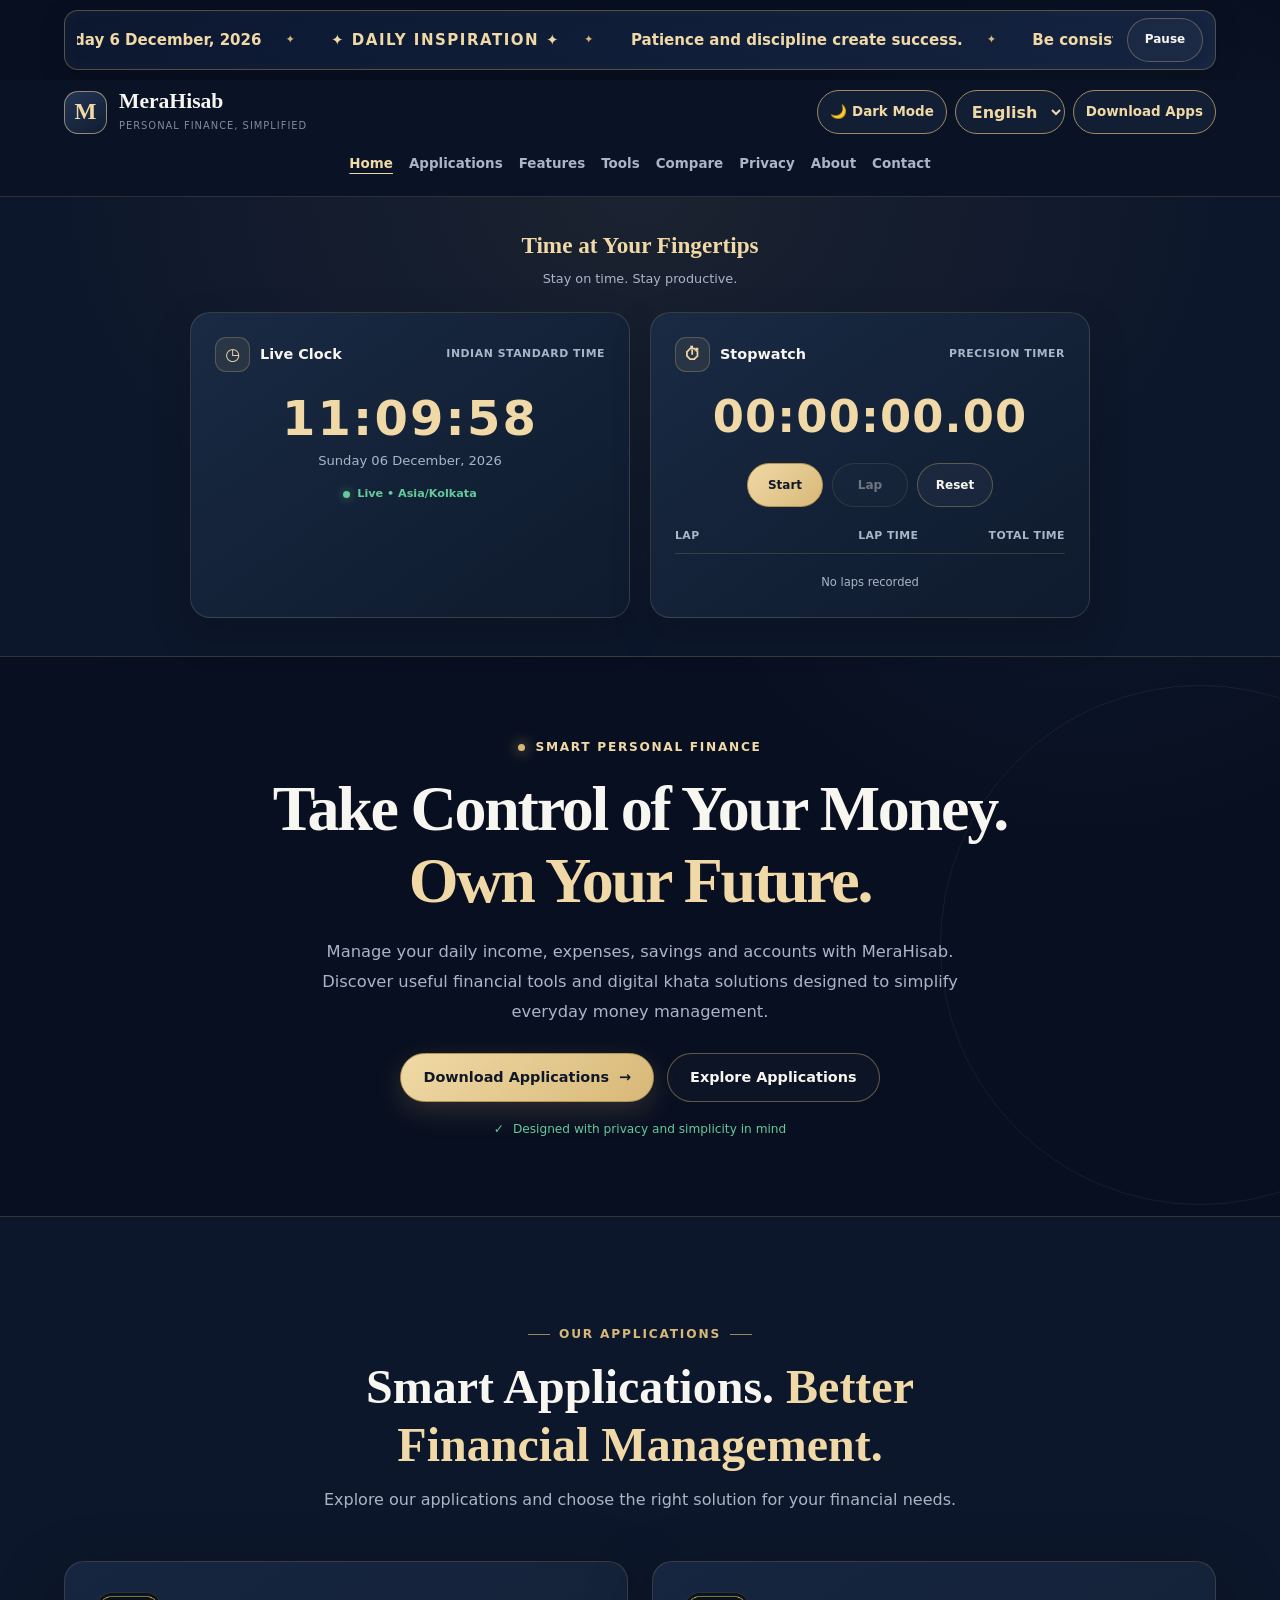
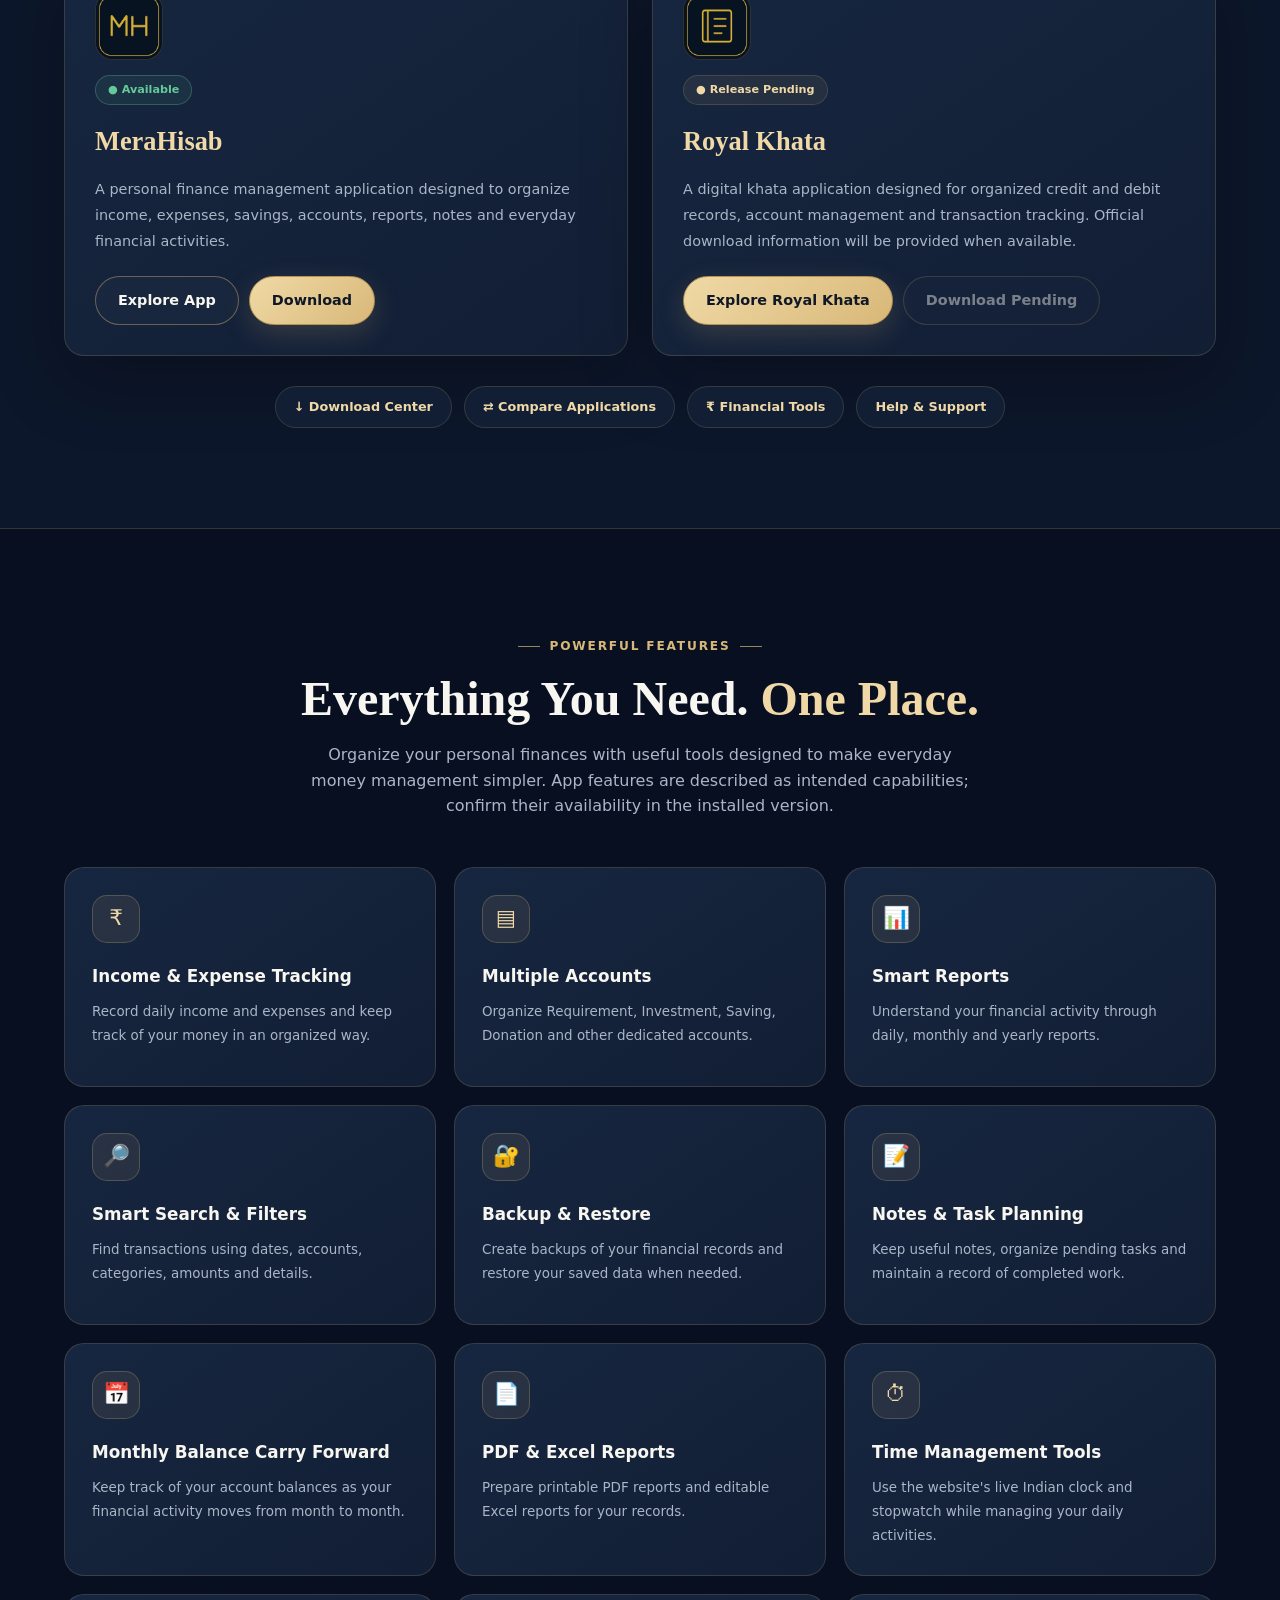
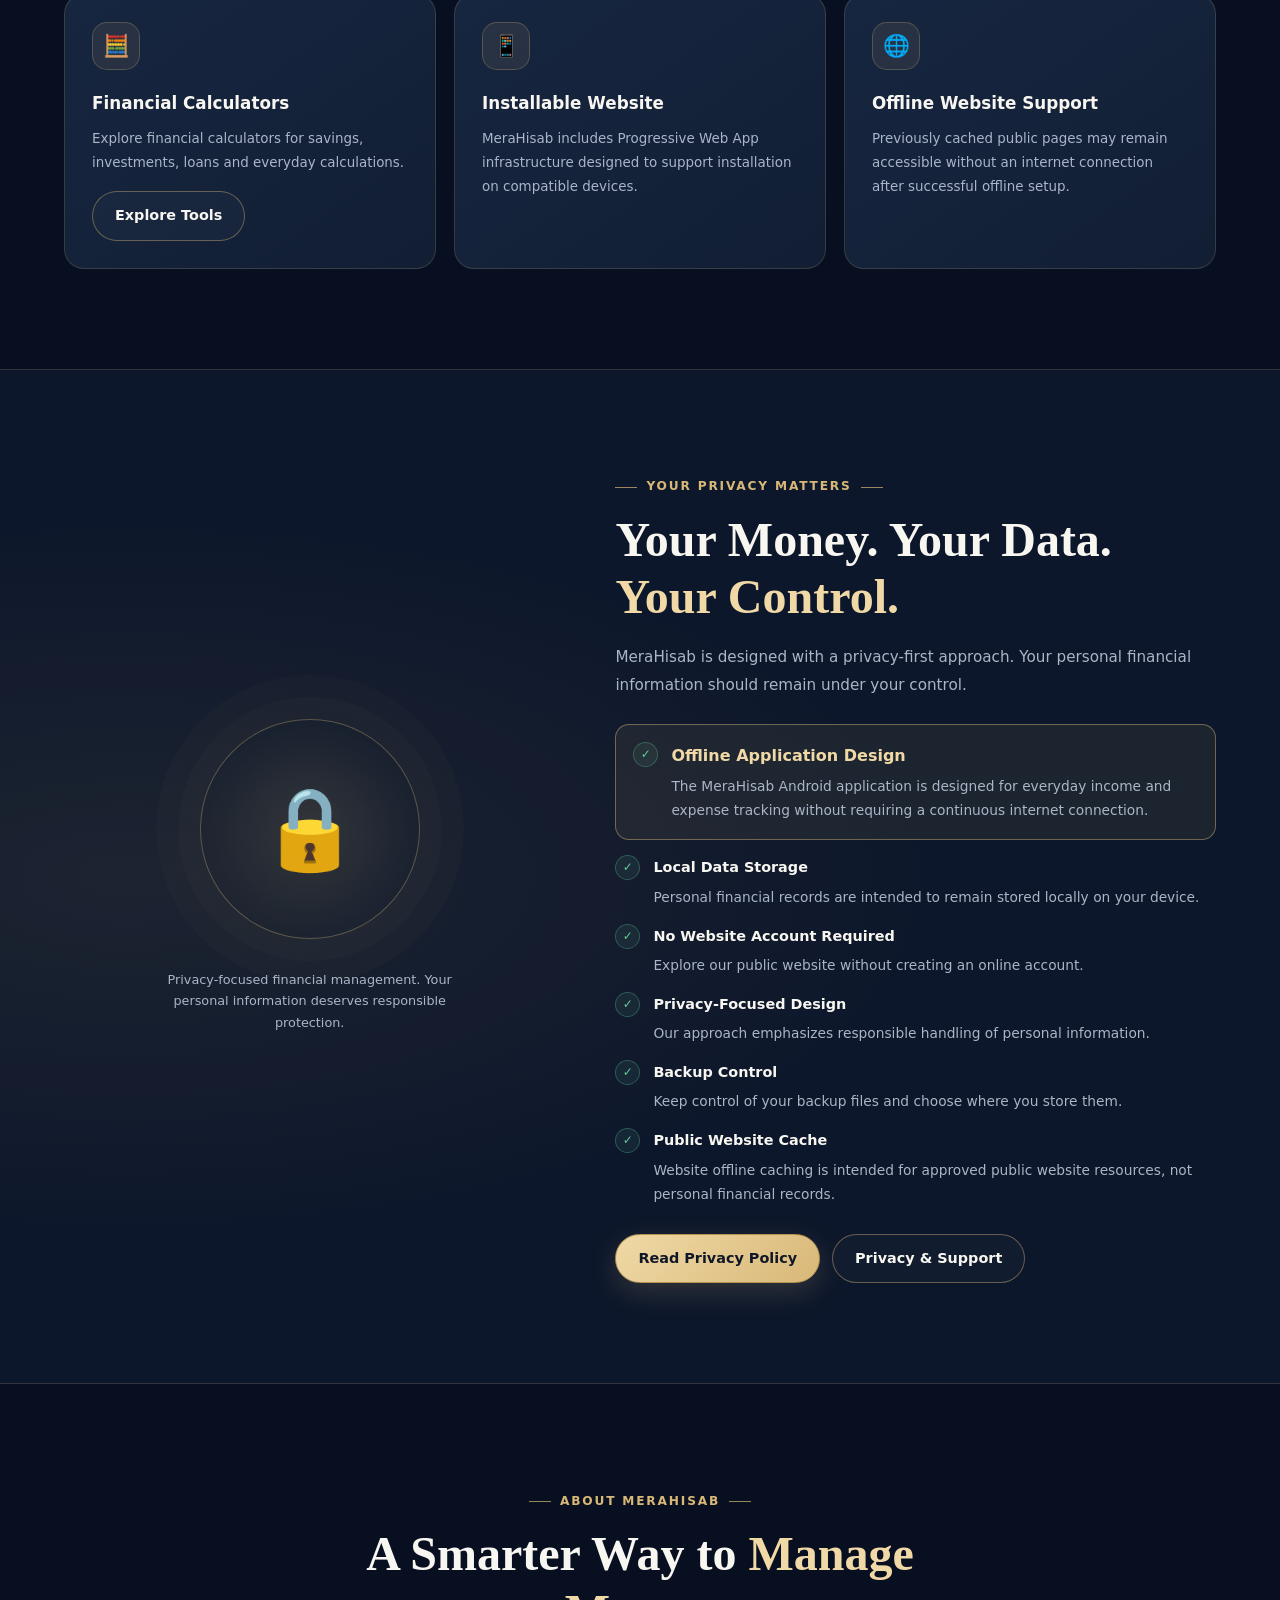
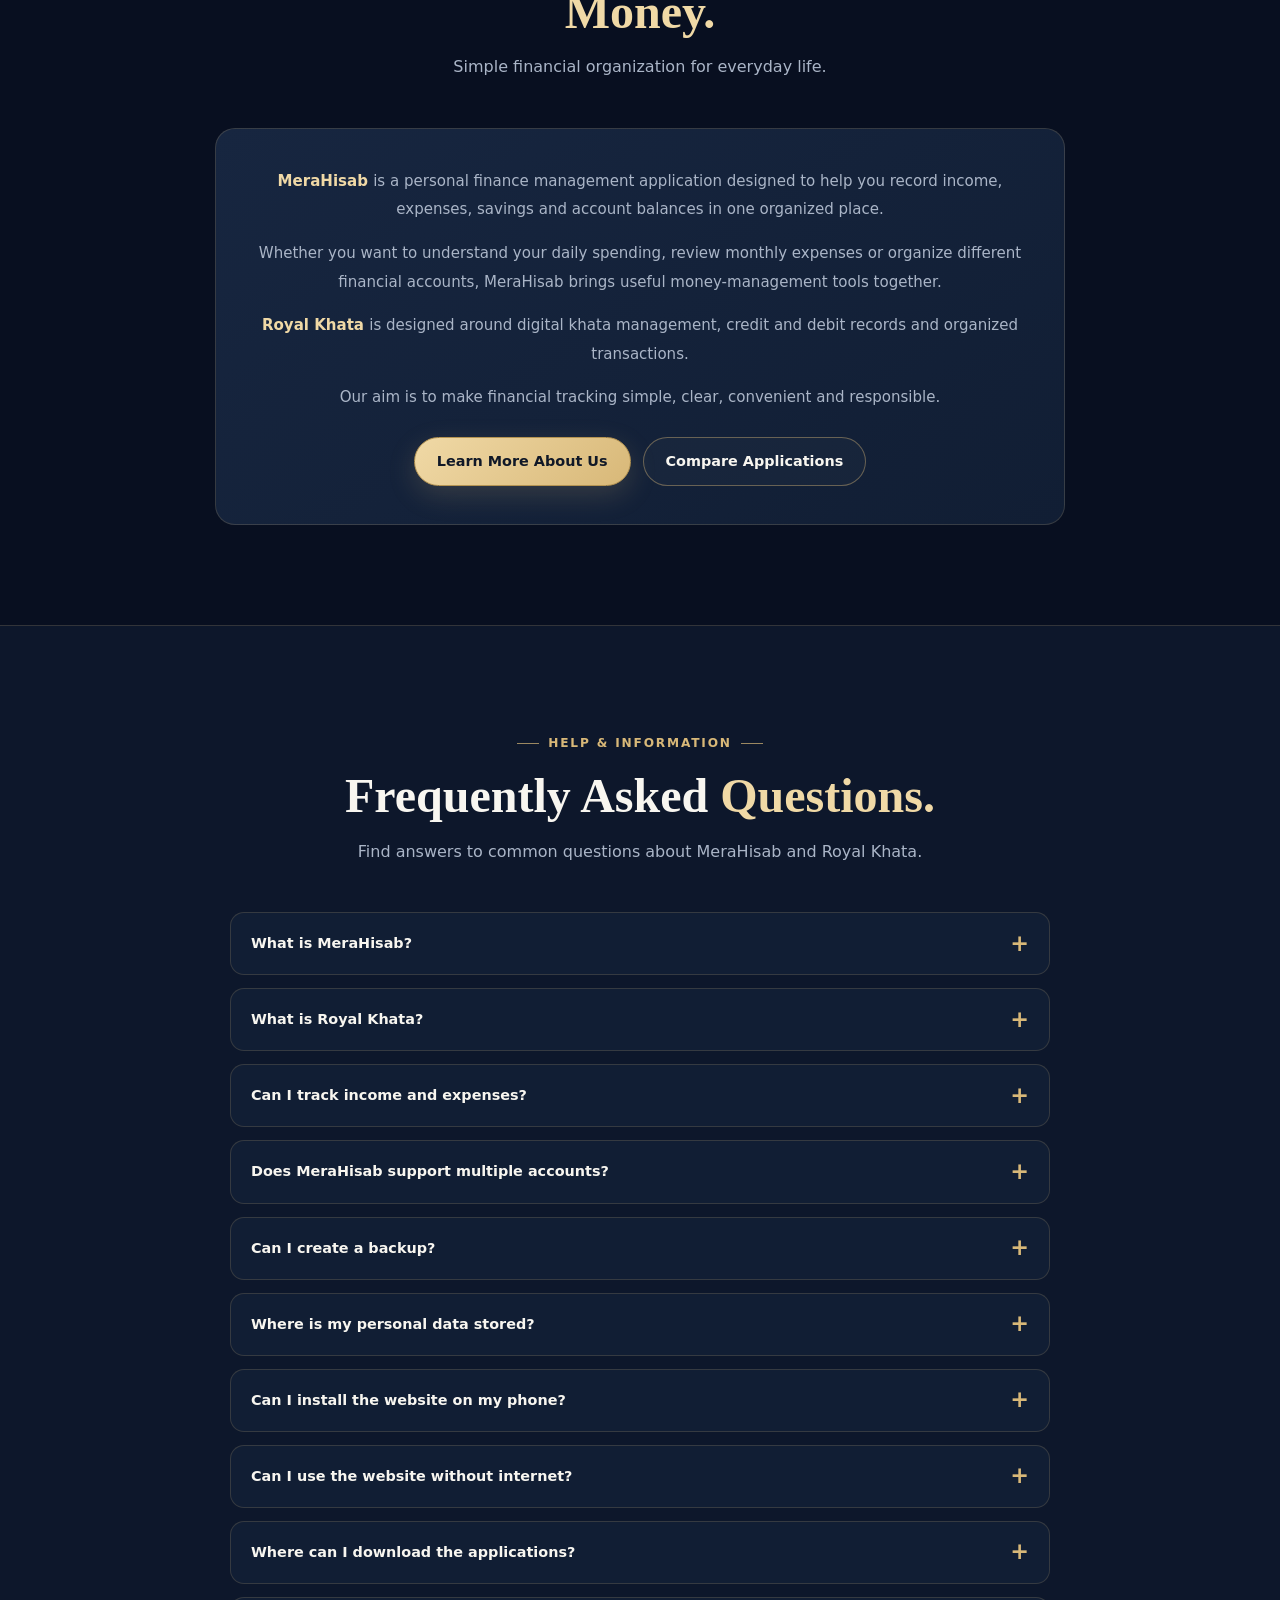
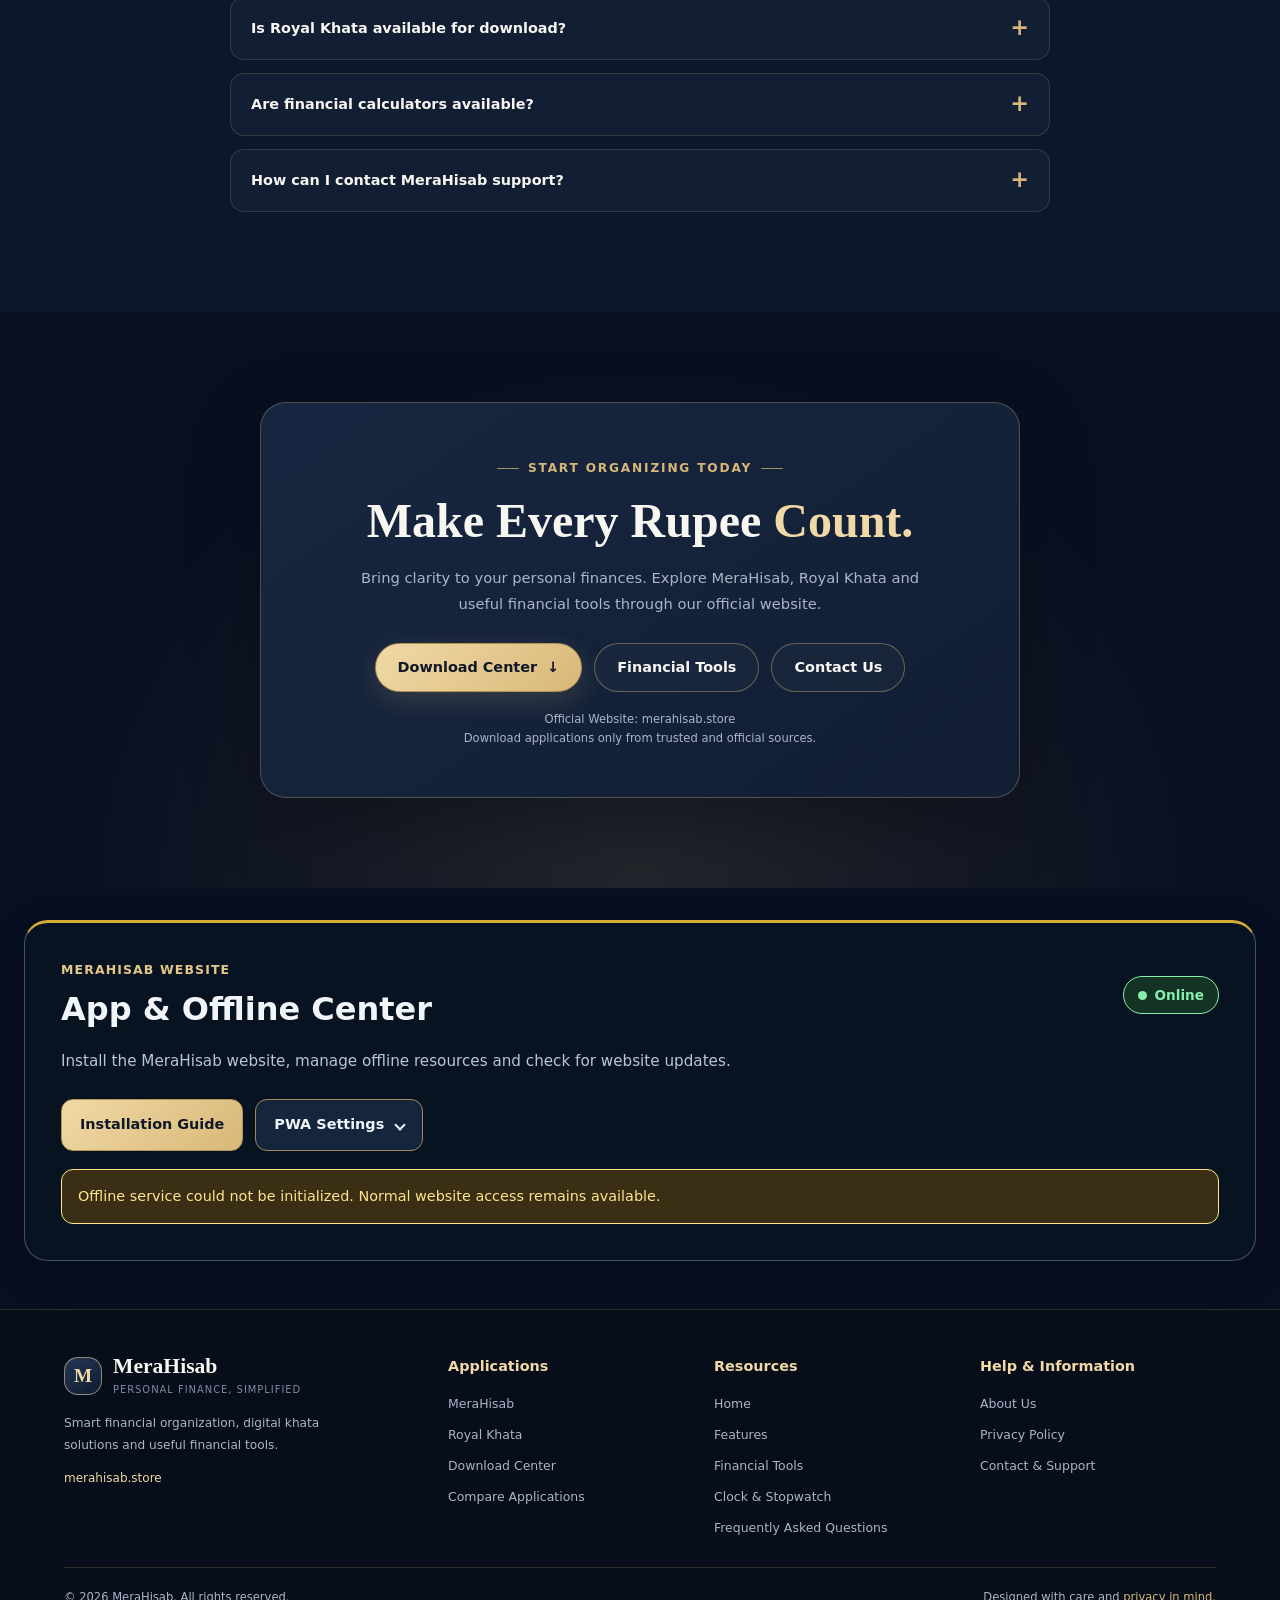
==== commit ef743070: "Update index.html" ====
--- a/index.html
+++ b/index.html
@@ -3,7 +3,7 @@
 <html lang="en-IN">
 <head>
 <meta charset="utf-8"/>
-<meta content="default-src 'self'; script-src 'self' 'sha256-NHzDin9reRMbTFbS0gCNY4e1aSZeCj8RpWimzOaFMKk=' 'sha256-yNiqfJGTOxsqEYRjfOIYCIIepaO7JTmQNAStfLR5zGw='; script-src-attr 'none'; style-src 'self' 'unsafe-inline'; font-src 'self'; img-src 'self' data: blob:; connect-src 'self'; worker-src 'self'; manifest-src 'self'; object-src 'none'; base-uri 'none'; form-action 'self'; frame-src 'none'" http-equiv="Content-Security-Policy"/>
+<meta content="default-src 'self'; script-src 'self' 'sha256-NHzDin9reRMbTFbS0gCNY4e1aSZeCj8RpWimzOaFMKk=' 'sha256-sPgaZWj/lDXIBk8zB+/gcVZnKePlcVBvLypA7nQVjQA='; script-src-attr 'none'; style-src 'self' 'unsafe-inline'; font-src 'self'; img-src 'self' data: blob:; connect-src 'self'; worker-src 'self'; manifest-src 'self'; object-src 'none'; base-uri 'none'; form-action 'self'; frame-src 'none'" http-equiv="Content-Security-Policy"/>
 <meta content="width=device-width, initial-scale=1.0" name="viewport"/>
 <title>MeraHisab — Personal Finance &amp; Digital Khata</title>
 <meta content="Explore MeraHisab and Royal Khata, personal finance management, digital khata, expense tracking and useful financial tools." name="description"/>
@@ -1915,8 +1915,10 @@
     header.header #merahisabLanguageSelect { width:auto; min-width:104px; max-width:100%; padding-inline:12px 10px; font-size:16px; appearance:auto; cursor:pointer; }
     header.header #merahisabLanguageSelect:focus-visible { outline:3px solid var(--mh-focus,#94c7ff); outline-offset:3px; }
     header.header .home-controls > * { max-width:100%; }
-    .motivation-ticker { display:grid; grid-template-columns:auto minmax(0,1fr) auto; grid-template-areas:"label stream control"; align-items:center; gap:10px 14px; width:min(1152px,calc(100% - 32px)); margin:10px auto; padding:7px 12px; text-align:start; }
-    .motivation-ticker .motivation-label { grid-area:label; margin:0; letter-spacing:1.5px; font-size:10px; white-space:nowrap; }
+    .motivation-ticker { display:grid; grid-template-columns:minmax(0,1fr) auto; grid-template-areas:"stream control"; align-items:center; gap:10px 14px; width:min(1152px,calc(100% - 32px)); margin:10px auto; padding:7px 12px; text-align:start; }
+    .motivation-ticker .motivation-item[data-kind="heading"] { letter-spacing:1.5px; font-weight:800; }
+    .motivation-ticker .motivation-item[data-kind="date"] { font-weight:800; font-variant-numeric:tabular-nums; }
+    .motivation-ticker .motivation-item[data-kind="occasion"] { font-weight:750; }
     .motivation-viewport { grid-area:stream; position:relative; min-width:0; overflow:hidden; direction:ltr; }
     .motivation-ticker .motivation-text { margin:0; min-height:0; text-align:center; font-size:.94rem; line-height:1.65; transition:none; }
     .motivation-track { position:absolute; top:0; left:0; display:flex; align-items:center; width:max-content; height:100%; white-space:nowrap; color:var(--gold2); font-size:.94rem; font-weight:600; line-height:1.6; pointer-events:none; }
@@ -1931,7 +1933,7 @@
       header.header .home-controls { grid-column:1; grid-row:2; justify-content:center; gap:6px; }
       header.header .nav { grid-column:1; grid-row:3; justify-content:center; gap:0 12px; }
       header.header #theme, header.header .nav-cta { font-size:.75rem; padding-inline:10px; }
-      .motivation-ticker { grid-template-columns:minmax(0,1fr) auto; grid-template-areas:"label control" "stream stream"; gap:4px 8px; padding:6px 10px; margin:8px auto; }
+      .motivation-ticker { grid-template-columns:minmax(0,1fr) auto; grid-template-areas:"stream control"; gap:4px 8px; padding:6px 10px; margin:8px auto; }
       .motivation-track, .motivation-ticker .motivation-text { font-size:.86rem; }
       .motivation-ticker .motivation-label { white-space:normal; letter-spacing:1px; }
     }
@@ -1945,12 +1947,9 @@
     Skip to main content
   </a>
 <!-- PREMIUM MOTIVATIONAL TICKER -->
-<section aria-label="Daily motivation" class="motivation-ticker" data-home-aria-hi="दैनिक प्रेरणा">
-<div class="motivation-label" data-home-hi="✦ दैनिक प्रेरणा ✦" data-no-translate="true">
-      ✦ DAILY INSPIRATION ✦
-    </div>
+<section aria-label="Daily date, occasions and inspiration" class="motivation-ticker" data-home-aria-hi="आज की तारीख, विशेष अवसर और दैनिक प्रेरणा">
 <div class="motivation-viewport" id="motivationViewport" aria-live="off" data-no-translate="true">
-<div class="motivation-text" id="motivationText" lang="en">Make every rupee count.</div>
+<div class="motivation-text" id="motivationText" lang="en">Daily updates and inspiration</div>
 <div class="motivation-track" id="motivationTrack" aria-hidden="true" hidden></div>
 </div>
 <button class="timer-btn" id="tickerToggle" type="button" data-no-translate="true" aria-controls="motivationViewport" hidden>Pause</button>
@@ -3089,7 +3088,7 @@
     const now = new Date(); set($("liveClock"),timeFormat.format(now)); set($("liveDate"),dateFormat.format(now));
   }
   let clockTimer = null;
-  function tick() { clockTimer = null; if (document.hidden) return; updateClock(); clockTimer = setTimeout(tick, 1000 - Date.now()%1000 + 15); }
+  function tick() { clockTimer = null; if (document.hidden) return; updateClock(); if(tickerDay!==todayKey()){resetStream();tickerState();} clockTimer = setTimeout(tick, 1000 - Date.now()%1000 + 15); }
   const start = $("startStopwatch"), lap = $("lapStopwatch"), reset = $("resetStopwatch"), list = $("lapList");
   let running = false, started = 0, accumulated = 0, previous = 0, lapCount = 0, frame = null;
   function elapsed() { return accumulated + (running ? performance.now()-started : 0); }
@@ -3208,26 +3207,47 @@
         "आज बेहतर बनिए, कल और बेहतर होगा।"
 
       ];
+  // Calendar dates follow Indian Standard Time and are never shuffled.
+  // Moving festivals: 2026–2027 published calendars only, not recurring Gregorian dates.
+  // Sources: https://www.iirs.gov.in/holidaycalender/
+  // https://www.cgca.gov.in/ccaas/list-of-holiday
+  // https://cgca.gov.in/ccaneii/list-of-holiday
+  // https://surveyofindia.gov.in/UserFiles/files/List%20of%20Holidays-2027.pdf
+  const FIXED_DAYS = {"01-01": ["Happy New Year!", "नववर्ष की हार्दिक शुभकामनाएँ!"], "01-12": ["National Youth Day — celebrate the spirit of youth.", "राष्ट्रीय युवा दिवस — युवा शक्ति को नमन।"], "01-26": ["Happy Republic Day! Jai Hind.", "गणतंत्र दिवस की हार्दिक शुभकामनाएँ! जय हिन्द।"], "03-08": ["Happy International Women’s Day!", "अंतरराष्ट्रीय महिला दिवस की हार्दिक शुभकामनाएँ!"], "03-30": ["Happy Rajasthan Day!", "राजस्थान दिवस की हार्दिक शुभकामनाएँ!"], "04-14": ["Remembering Dr. B. R. Ambedkar on his birth anniversary.", "डॉ. भीमराव आंबेडकर जयंती पर सादर नमन।"], "05-01": ["International Workers’ Day — respect every worker.", "अंतरराष्ट्रीय श्रमिक दिवस — श्रम को सम्मान।"], "06-05": ["World Environment Day — protect our planet.", "विश्व पर्यावरण दिवस — प्रकृति का संरक्षण करें।"], "06-21": ["Happy International Day of Yoga!", "अंतरराष्ट्रीय योग दिवस की शुभकामनाएँ!"], "08-15": ["Happy Independence Day! Jai Hind.", "स्वतंत्रता दिवस की हार्दिक शुभकामनाएँ! जय हिन्द।"], "09-05": ["Happy Teachers’ Day!", "शिक्षक दिवस की हार्दिक शुभकामनाएँ!"], "10-02": ["Remembering Mahatma Gandhi on Gandhi Jayanti.", "गांधी जयंती पर महात्मा गांधी को सादर नमन।"], "10-31": ["National Unity Day — celebrate unity in diversity.", "राष्ट्रीय एकता दिवस — विविधता में एकता।"], "11-14": ["Happy Children’s Day!", "बाल दिवस की हार्दिक शुभकामनाएँ!"], "11-26": ["Constitution Day — honour the Constitution of India.", "संविधान दिवस — भारतीय संविधान का सम्मान करें।"], "12-25": ["Merry Christmas!", "क्रिसमस की हार्दिक शुभकामनाएँ!"]};
+  const FESTIVALS = {"2026-01-14": [["Happy Makar Sankranti!", "मकर संक्रांति की हार्दिक शुभकामनाएँ!"], ["Happy Pongal!", "पोंगल की हार्दिक शुभकामनाएँ!"]], "2027-01-14": [["Happy Makar Sankranti!", "मकर संक्रांति की हार्दिक शुभकामनाएँ!"]], "2027-01-15": [["Happy Pongal!", "पोंगल की हार्दिक शुभकामनाएँ!"]], "2026-01-23": [["Happy Basant Panchami!", "बसंत पंचमी की हार्दिक शुभकामनाएँ!"]], "2027-02-11": [["Happy Basant Panchami!", "बसंत पंचमी की हार्दिक शुभकामनाएँ!"]], "2026-02-15": [["Happy Maha Shivratri!", "महाशिवरात्रि की हार्दिक शुभकामनाएँ!"]], "2027-03-06": [["Happy Maha Shivratri!", "महाशिवरात्रि की हार्दिक शुभकामनाएँ!"]], "2026-03-03": [["Happy Holika Dahan!", "होलिका दहन की हार्दिक शुभकामनाएँ!"]], "2027-03-22": [["Happy Holika Dahan!", "होलिका दहन की हार्दिक शुभकामनाएँ!"]], "2026-03-04": [["Happy Holi!", "होली की हार्दिक शुभकामनाएँ!"]], "2027-03-23": [["Happy Holi!", "होली की हार्दिक शुभकामनाएँ!"]], "2026-03-21": [["Eid al-Fitr Mubarak! (Calendar date; subject to moon sighting.)", "ईद-उल-फ़ित्र मुबारक! (कैलेंडर की तारीख; चाँद दिखने पर निर्भर।)"]], "2027-03-10": [["Eid al-Fitr Mubarak! (Calendar date; subject to moon sighting.)", "ईद-उल-फ़ित्र मुबारक! (कैलेंडर की तारीख; चाँद दिखने पर निर्भर।)"]], "2026-03-26": [["Happy Ram Navami!", "राम नवमी की हार्दिक शुभकामनाएँ!"]], "2027-04-15": [["Happy Ram Navami!", "राम नवमी की हार्दिक शुभकामनाएँ!"]], "2026-03-31": [["Happy Mahavir Jayanti!", "महावीर जयंती की हार्दिक शुभकामनाएँ!"]], "2027-04-19": [["Happy Mahavir Jayanti!", "महावीर जयंती की हार्दिक शुभकामनाएँ!"]], "2026-04-03": [["Good Friday — wishing you peace and reflection.", "गुड फ्राइडे — शांति और आत्मचिंतन का दिन।"]], "2027-03-26": [["Good Friday — wishing you peace and reflection.", "गुड फ्राइडे — शांति और आत्मचिंतन का दिन।"]], "2026-04-05": [["Happy Easter!", "ईस्टर की हार्दिक शुभकामनाएँ!"]], "2027-03-28": [["Happy Easter!", "ईस्टर की हार्दिक शुभकामनाएँ!"]], "2026-03-19": [["Happy Gudi Padwa, Ugadi and Cheti Chand!", "गुड़ी पड़वा, उगादी और चेटीचंड की हार्दिक शुभकामनाएँ!"]], "2027-04-07": [["Happy Gudi Padwa, Ugadi and Cheti Chand!", "गुड़ी पड़वा, उगादी और चेटीचंड की हार्दिक शुभकामनाएँ!"]], "2026-04-14": [["Happy Baisakhi!", "बैसाखी की हार्दिक शुभकामनाएँ!"]], "2027-04-14": [["Happy Baisakhi!", "बैसाखी की हार्दिक शुभकामनाएँ!"]], "2026-05-01": [["Happy Buddha Purnima!", "बुद्ध पूर्णिमा की हार्दिक शुभकामनाएँ!"]], "2027-05-20": [["Happy Buddha Purnima!", "बुद्ध पूर्णिमा की हार्दिक शुभकामनाएँ!"]], "2026-05-27": [["Eid al-Adha Mubarak! (Calendar date; subject to moon sighting.)", "ईद-उल-अज़हा मुबारक! (कैलेंडर की तारीख; चाँद दिखने पर निर्भर।)"]], "2027-05-17": [["Eid al-Adha Mubarak! (Calendar date; subject to moon sighting.)", "ईद-उल-अज़हा मुबारक! (कैलेंडर की तारीख; चाँद दिखने पर निर्भर।)"]], "2026-06-26": [["Muharram — a day of remembrance. (Subject to moon sighting.)", "मुहर्रम — श्रद्धा और स्मरण का दिन। (चाँद दिखने पर निर्भर।)"]], "2027-06-16": [["Muharram — a day of remembrance. (Subject to moon sighting.)", "मुहर्रम — श्रद्धा और स्मरण का दिन। (चाँद दिखने पर निर्भर।)"]], "2026-07-16": [["Happy Rath Yatra!", "रथ यात्रा की हार्दिक शुभकामनाएँ!"]], "2027-07-05": [["Happy Rath Yatra!", "रथ यात्रा की हार्दिक शुभकामनाएँ!"]], "2026-08-26": [["Happy Onam!", "ओणम की हार्दिक शुभकामनाएँ!"], ["Milad-un-Nabi Mubarak! (Calendar date; subject to moon sighting.)", "ईद-ए-मिलाद मुबारक! (कैलेंडर की तारीख; चाँद दिखने पर निर्भर।)"]], "2027-09-12": [["Happy Onam!", "ओणम की हार्दिक शुभकामनाएँ!"]], "2027-08-15": [["Milad-un-Nabi Mubarak! (Calendar date; subject to moon sighting.)", "ईद-ए-मिलाद मुबारक! (कैलेंडर की तारीख; चाँद दिखने पर निर्भर।)"]], "2026-08-28": [["Happy Raksha Bandhan!", "रक्षाबंधन की हार्दिक शुभकामनाएँ!"]], "2027-08-17": [["Happy Raksha Bandhan!", "रक्षाबंधन की हार्दिक शुभकामनाएँ!"]], "2026-09-04": [["Happy Janmashtami!", "जन्माष्टमी की हार्दिक शुभकामनाएँ!"]], "2027-08-25": [["Happy Janmashtami!", "जन्माष्टमी की हार्दिक शुभकामनाएँ!"]], "2026-09-14": [["Happy Ganesh Chaturthi!", "गणेश चतुर्थी की हार्दिक शुभकामनाएँ!"]], "2027-09-04": [["Happy Ganesh Chaturthi!", "गणेश चतुर्थी की हार्दिक शुभकामनाएँ!"]], "2026-10-20": [["Happy Dussehra!", "दशहरा की हार्दिक शुभकामनाएँ!"]], "2027-10-09": [["Happy Dussehra!", "दशहरा की हार्दिक शुभकामनाएँ!"]], "2026-10-29": [["Happy Karwa Chauth!", "करवा चौथ की हार्दिक शुभकामनाएँ!"]], "2027-10-18": [["Happy Karwa Chauth!", "करवा चौथ की हार्दिक शुभकामनाएँ!"]], "2026-11-08": [["Happy Diwali!", "दीपावली की हार्दिक शुभकामनाएँ!"]], "2027-10-29": [["Happy Diwali!", "दीपावली की हार्दिक शुभकामनाएँ!"]], "2026-11-09": [["Happy Govardhan Puja!", "गोवर्धन पूजा की हार्दिक शुभकामनाएँ!"]], "2027-10-30": [["Happy Govardhan Puja!", "गोवर्धन पूजा की हार्दिक शुभकामनाएँ!"]], "2026-11-11": [["Happy Bhai Dooj!", "भाई दूज की हार्दिक शुभकामनाएँ!"]], "2027-10-31": [["Happy Bhai Dooj!", "भाई दूज की हार्दिक शुभकामनाएँ!"]], "2026-11-15": [["Happy Chhath Puja!", "छठ पूजा की हार्दिक शुभकामनाएँ!"]], "2027-11-04": [["Happy Chhath Puja!", "छठ पूजा की हार्दिक शुभकामनाएँ!"]], "2026-11-24": [["Happy Guru Nanak Jayanti!", "गुरु नानक जयंती की हार्दिक शुभकामनाएँ!"]], "2027-11-14": [["Happy Guru Nanak Jayanti!", "गुरु नानक जयंती की हार्दिक शुभकामनाएँ!"]]};
+  const dayFormatter = new Intl.DateTimeFormat("en-CA",{timeZone:"Asia/Kolkata",calendar:"gregory",numberingSystem:"latn",year:"numeric",month:"2-digit",day:"2-digit"});
+  function todayKey(now=new Date()) { const p=Object.fromEntries(dayFormatter.formatToParts(now).map(x=>[x.type,x.value]));return `${p.year}-${p.month}-${p.day}`; }
+  function dailyPrefix(now=new Date()) {
+    const key=todayKey(now), pair=FIXED_DAYS[key.slice(5)], events=[...(pair?[pair]:[]),...(FESTIVALS[key]||[])];
+    const date=new Intl.DateTimeFormat(lang()==="hi"?"hi-IN":"en-IN",{timeZone:"Asia/Kolkata",weekday:"long",day:"numeric",month:"long",year:"numeric"}).format(now);
+    return [{kind:"date",text:tr("Today: ","आज: ")+date},...events.map(e=>({kind:"occasion",text:tr(...e)})),{kind:"heading",text:tr("✦ DAILY INSPIRATION ✦","✦ दैनिक प्रेरणा ✦")}];
+  }
   const quote=$("motivationText"), viewport=$("motivationViewport"), track=$("motivationTrack"), tickerButton=$("tickerToggle"), motion=matchMedia("(prefers-reduced-motion: reduce)");
-  let paused=false, quoteFrame=null, stamp=null, offset=0, streamWidth=0, viewportWidth=0, quoteLang="", bag=[], lastQuote="", stream=[];
+  let paused=false, quoteFrame=null, stamp=null, offset=0, streamWidth=0, viewportWidth=0, quoteLang="", bag=[], lastQuote="", stream=[], prefix=[], tickerDay="";
   const SPEED=50; // CSS pixels per second, moving from right to left.
-  function randomQuote(){
+  function prepareBag(){
     if(!bag.length){
       const pool=quotes.filter(text=>lang()==="hi"?/[\u0900-\u097f]/.test(text):!/[\u0900-\u097f]/.test(text));
       bag=(pool.length?pool:quotes).slice();
       for(let i=bag.length-1;i>0;i--){const j=Math.floor(Math.random()*(i+1));[bag[i],bag[j]]=[bag[j],bag[i]];}
       if(bag.length>1&&bag[bag.length-1]===lastQuote)[bag[bag.length-1],bag[0]]=[bag[0],bag[bag.length-1]];
     }
-    lastQuote=bag.pop();return lastQuote;
+  }
+  function randomQuote(){prepareBag();lastQuote=bag.pop();return lastQuote;
+  }
+  function nextItem(){
+    if(!prefix.length&&!bag.length)prefix=dailyPrefix();
+    if(prefix.length){const entry=prefix.shift();if(entry.kind==="heading"&&!bag.length)prepareBag();return entry;}
+    return {kind:"quote",text:randomQuote()};
   }
   function showQuote(text){set(quote,text);quote.lang=/[\u0900-\u097f]/.test(text)?"hi":"en";}
-  function makeItem(text){const item=document.createElement("span");item.className="motivation-item";item.lang=lang();item.textContent=text;track.append(item);return {item,width:item.getBoundingClientRect().width};}
+  function makeItem(entry){const item=document.createElement("span");item.className="motivation-item";item.dataset.kind=entry.kind;item.lang=lang();item.textContent=entry.text;track.append(item);return {item,width:item.getBoundingClientRect().width};}
   function stopQuotes(){if(quoteFrame!==null)cancelAnimationFrame(quoteFrame);quoteFrame=null;stamp=null;}
   function positionTrack(){track.style.transform=`translate3d(${offset}px,0,0)`;}
-  function fillStream(){while(streamWidth+offset<viewportWidth+80&&stream.length<30){const entry=makeItem(randomQuote());stream.push(entry);streamWidth+=entry.width;if(entry.width<=0)break;}}
+  function fillStream(){while(streamWidth+offset<viewportWidth+80&&stream.length<30){const entry=makeItem(nextItem());stream.push(entry);streamWidth+=entry.width;if(entry.width<=0)break;}}
   function resetStream(){
-    stopQuotes();track.replaceChildren();stream=[];streamWidth=offset=0;viewportWidth=viewport.clientWidth;
-    if(motion.matches){track.hidden=true;viewport.classList.remove("is-streaming");showQuote(randomQuote());return;}
+    stopQuotes();track.replaceChildren();stream=[];streamWidth=offset=0;viewportWidth=viewport.clientWidth;tickerDay=todayKey();prefix=dailyPrefix();bag=[];
+    if(motion.matches){track.hidden=true;viewport.classList.remove("is-streaming");showQuote(nextItem().text);return;}
     track.hidden=false;viewport.classList.add("is-streaming");fillStream();if(stream.length)showQuote(stream[0].item.textContent);positionTrack();
   }
   function moveQuotes(now){
@@ -3237,16 +3257,16 @@
     fillStream();
     positionTrack();quoteFrame=requestAnimationFrame(moveQuotes);
   }
-  function tickerState(){stopQuotes();tickerButton.hidden=false;set(tickerButton,motion.matches?tr("Next Quote","अगला विचार"):paused?tr("Resume","जारी रखें"):tr("Pause","रोकें"));tickerButton.setAttribute("aria-label",motion.matches?tr("Show next inspiration quote","अगला प्रेरक विचार दिखाएँ"):paused?tr("Resume inspiration ticker","प्रेरक विचार जारी रखें"):tr("Pause inspiration ticker","प्रेरक विचार रोकें"));if(!paused&&!motion.matches&&!document.hidden)quoteFrame=requestAnimationFrame(moveQuotes);}
-  function quoteLanguage(){const next=lang();if(next!==quoteLang){quoteLang=next;bag=[];lastQuote="";resetStream();}tickerState();}
-  tickerButton.addEventListener("click",()=>{if(motion.matches){showQuote(randomQuote());return;}paused=!paused;tickerState();});
+  function tickerState(){stopQuotes();tickerButton.hidden=false;set(tickerButton,motion.matches?tr("Next","आगे"):paused?tr("Resume","जारी रखें"):tr("Pause","रोकें"));tickerButton.setAttribute("aria-label",motion.matches?tr("Show next daily update or quote","अगली दैनिक जानकारी या विचार दिखाएँ"):paused?tr("Resume inspiration ticker","प्रेरक विचार जारी रखें"):tr("Pause inspiration ticker","प्रेरक विचार रोकें"));if(!paused&&!motion.matches&&!document.hidden)quoteFrame=requestAnimationFrame(moveQuotes);}
+  function quoteLanguage(){const next=lang();if(next!==quoteLang||tickerDay!==todayKey()){quoteLang=next;bag=[];lastQuote="";resetStream();}tickerState();}
+  tickerButton.addEventListener("click",()=>{if(motion.matches){showQuote(nextItem().text);return;}paused=!paused;tickerState();});
   const motionChange=()=>{resetStream();tickerState();};if(motion.addEventListener)motion.addEventListener("change",motionChange);else motion.addListener?.(motionChange);
   if(typeof ResizeObserver==="function")new ResizeObserver(()=>{const width=viewport.clientWidth;if(width===viewportWidth)return;viewportWidth=width;if(!motion.matches)fillStream();}).observe(viewport);
   if(document.fonts?.ready)document.fonts.ready.then(()=>{if(!motion.matches){streamWidth=0;for(const entry of stream){entry.width=entry.item.getBoundingClientRect().width;streamWidth+=entry.width;}fillStream();positionTrack();}});
   function applyLanguage(){const hindi=lang()==="hi";translations.forEach(([el,en,hi])=>set(el,hindi?hi:en));attributes.forEach(([el,a,en,hi])=>el.setAttribute(a,hindi?hi:en));updateClock();buttons();list.querySelectorAll(".lap-row").forEach(row=>set(row.firstElementChild,tr("Lap ","लैप ")+row.dataset.lapNumber));quoteLanguage();}
   window.addEventListener("merahisab:languagechange",applyLanguage);window.addEventListener("merahisab:languageready",applyLanguage);
   document.addEventListener("visibilitychange",()=>{clearTimeout(clockTimer);clockTimer=null;stopFrame();if(!document.hidden){tick();if(running)animate();draw();}tickerState();});
-  window.addEventListener("pageshow",()=>{draw();updateClock();});
+  window.addEventListener("pageshow",()=>{draw();updateClock();quoteLanguage();});
   applyLanguage();tick();draw();
 })();
 </script>
